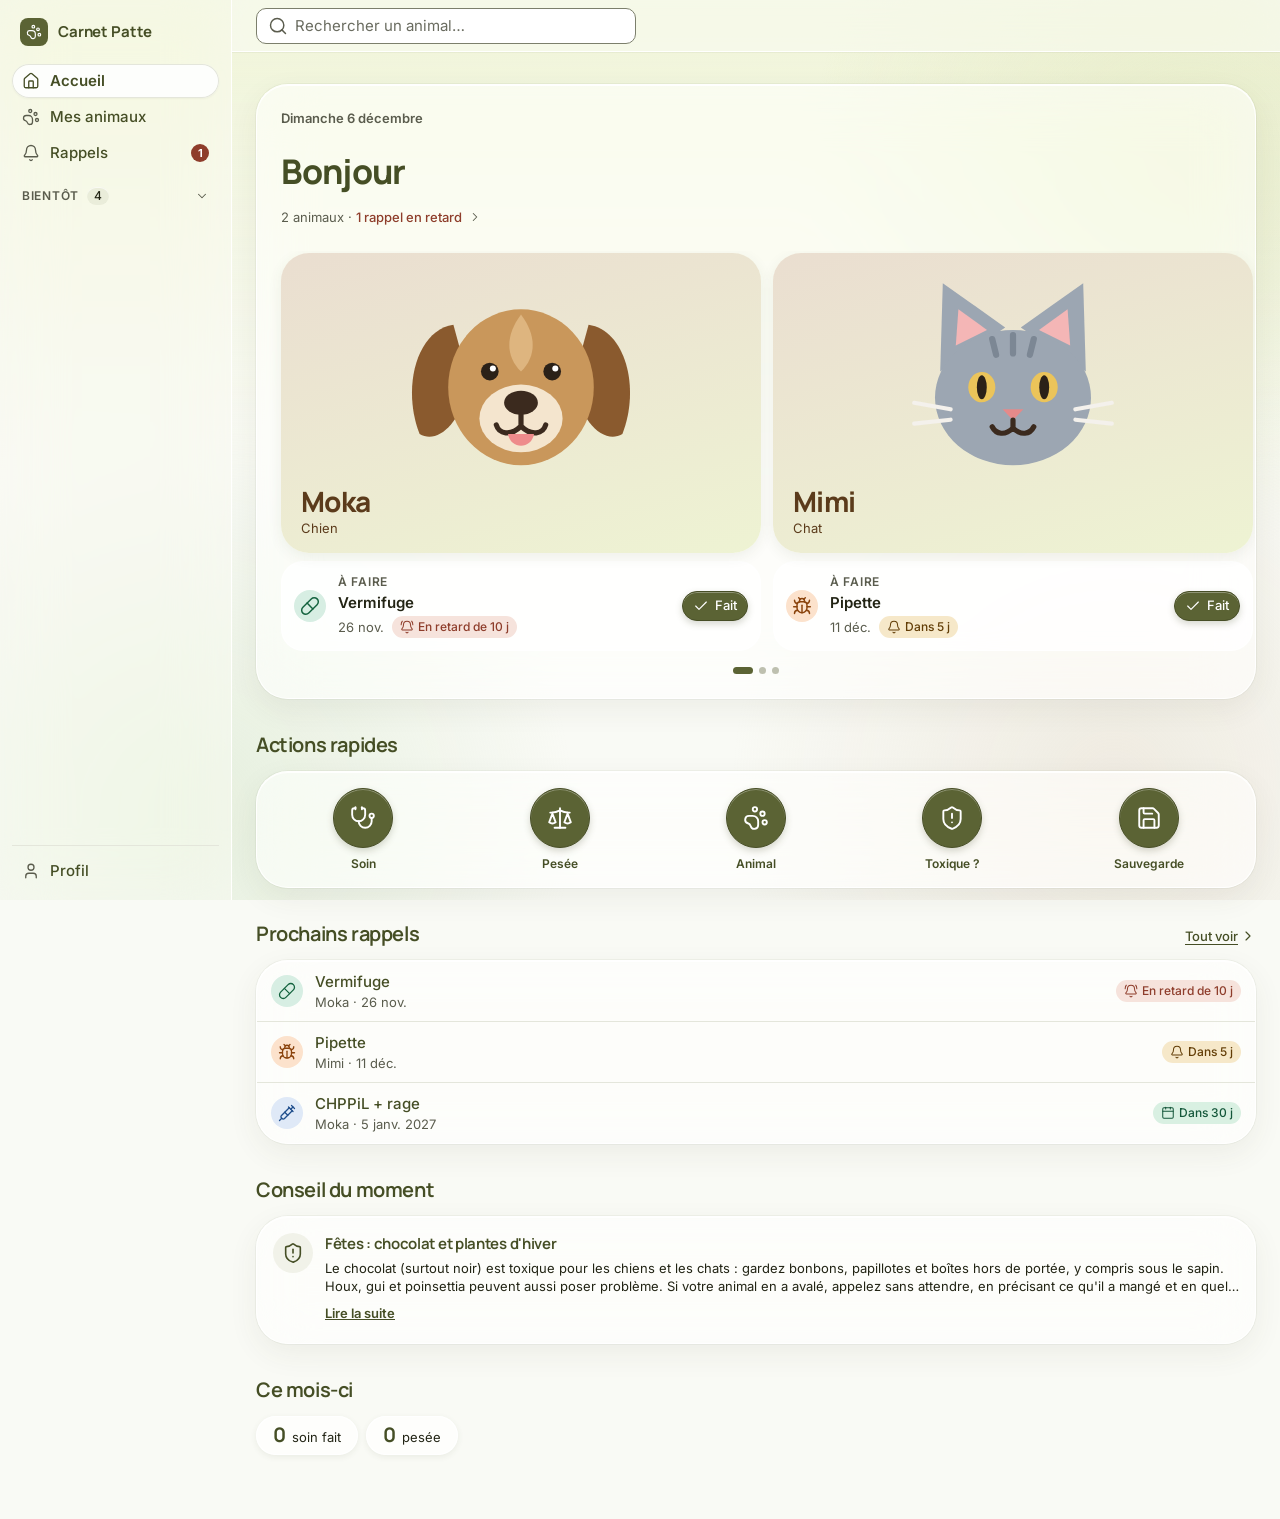
==== index.html @ 0c847637 "Refonte du style : 12 thèmes + couleur personnalisée, accueil en carrousel, fiche et poids, illustra" ====
<!DOCTYPE html>
<html lang="fr">
<head>
  <meta charset="utf-8">
  <meta name="viewport" content="width=device-width, initial-scale=1, viewport-fit=cover">
  <meta name="theme-color" content="#EEF3D3">
  <script>try{var L=localStorage,t=L.getItem('carnetpatte.theme'),r=document.documentElement;if(t==='perso'){var v=JSON.parse(L.getItem('carnetpatte.themePersoVars'));for(var k in v)r.style.setProperty(k,v[k]);r.dataset.theme='perso'}else if(t&&/^[a-z-]+$/.test(t))r.dataset.theme=t}catch(e){}</script>
  <title>Carnet Patte</title>
  <link rel="icon" href="data:image/svg+xml,%3Csvg%20xmlns='http://www.w3.org/2000/svg'%20viewBox='0%200%2024%2024'%20fill='none'%20stroke='%235B6334'%20stroke-width='1.75'%20stroke-linecap='round'%20stroke-linejoin='round'%3E%3Ccircle%20cx='11'%20cy='4'%20r='2'/%3E%3Ccircle%20cx='18'%20cy='8'%20r='2'/%3E%3Ccircle%20cx='20'%20cy='16'%20r='2'/%3E%3Cpath%20d='M9%2010a5%205%200%200%201%205%205v3.5a3.5%203.5%200%200%201-6.84%201.045Q6.52%2017.48%204.46%2016.84A3.5%203.5%200%200%201%205.5%2010Z'/%3E%3C/svg%3E">

  <link rel="stylesheet" href="css/tokens.css">
  <link rel="stylesheet" href="css/base.css">
  <link rel="stylesheet" href="css/layout.css">
  <link rel="stylesheet" href="css/components.css">
  <link rel="stylesheet" href="css/composants.css">
  <link rel="stylesheet" href="css/navigation.css">
  <link rel="stylesheet" href="css/pages.css">
  <!-- Un fichier de styles par module -->
  <link rel="stylesheet" href="modules/animaux/animaux.css">
  <link rel="stylesheet" href="modules/toxique/toxique.css">
  <!-- Effet verre : chargé en dernier (retirer cette ligne et .app-fond pour revenir à l'aspect précédent) -->
  <link rel="stylesheet" href="css/verre.css">
  <!-- Refonte du style : photos au centre, typographie aérée -->
  <link rel="stylesheet" href="css/refonte.css">
  <!-- Thèmes de couleur (fichier généré) : en tout dernier, pour redéfinir les variables de couleur -->
  <link rel="stylesheet" href="css/themes.css">
</head>
<body>
  <button type="button" class="app-evitement" id="evitement">Aller au contenu</button>

  <!-- Grandes bulles de couleur floues derrière l'appli (décor : css/verre.css) -->
  <div class="app-fond" aria-hidden="true"><span></span><span></span><span></span></div>

  <div class="app" id="app">
    <!-- Barre latérale (tablette et ordinateur), barre du haut et barre du bas sont construites par js/navigation.js -->
    <aside class="app-lateral cp" id="barre-laterale" aria-label="Menu latéral"></aside>
    <header class="app-haut cp" id="barre-haut"></header>

    <!-- Chaque page vient s'afficher ici -->
    <main class="contenu" id="contenu" tabindex="-1"></main>

    <nav class="app-nav-bas cp" id="nav-bas" aria-label="Navigation principale"></nav>
  </div>

  <div class="cp-sr" id="annonce-page" role="status" aria-live="polite"></div>
  <div id="toasts" aria-live="polite"></div>

  <script type="module" src="js/app.js"></script>
</body>
</html>
---- css/tokens.css ----
/* ===== Jetons de design Carnet Patte =====
   Ce fichier DÉFINIT les polices et les variables de l'identité visuelle (version « 5h » : interface plus dense,
   filets fins à la place des grosses ombres, texte courant 15 px sur ordinateur et 16 px sur téléphone).
   Les anciennes variables (--vert, --creme…) restent dans base.css pour quelques anciens styles.
   Toutes les variables commencent par --cp-. */

/* ----- Polices hébergées dans le projet (licence SIL OFL 1.1, voir assets/fonts/*-OFL.txt) -----
   Un navigateur ne télécharge une police que si elle est réellement utilisée par la page. */
@font-face {
  font-family: "Manrope";
  src: url("../assets/fonts/manrope-latin-wght.woff2") format("woff2");
  font-weight: 200 800;
  font-style: normal;
  font-display: swap;
  unicode-range: U+0000-00FF, U+0131, U+0152-0153, U+02BB-02BC, U+02C6, U+02DA, U+02DC, U+2000-206F, U+20AC, U+2122, U+2191, U+2193, U+2212, U+2215, U+FEFF, U+FFFD;
}
@font-face {
  font-family: "Inter";
  src: url("../assets/fonts/inter-latin-wght.woff2") format("woff2");
  font-weight: 100 900;
  font-style: normal;
  font-display: swap;
  unicode-range: U+0000-00FF, U+0131, U+0152-0153, U+02BB-02BC, U+02C6, U+02DA, U+02DC, U+2000-206F, U+20AC, U+2122, U+2191, U+2193, U+2212, U+2215, U+FEFF, U+FFFD;
}

:root {
  /* ----- Palette officielle ----- */
  --cp-foret: #5B6334;        /* COULEUR UNIQUE de l'interface (vert kaki) : titres, boutons, filtres et onglets actifs, logo */
  --cp-foret-texte: #454E25;  /* le même kaki, plus foncé, pour le TEXTE (>= 4,5:1 même sur les bulles de couleur) */
  --cp-sauge: #B8BC8A;        /* illustrations, tirets : version claire de la couleur unique */
  --cp-fond: #ECE8E1;         /* fond de l'application (blanc cassé) */
  --cp-vert-clair: #E4E6D6;   /* sélections, badges calmes (teinte claire de la couleur unique) */
  --cp-beige: #D7A879;        /* accents uniquement : jamais en texte sur fond clair (contraste 1,97) */
  --cp-carte: #F5F3EF;        /* fond des cartes (surface) */
  --cp-surface-2: #E4DFD6;    /* surface en creux : barre latérale, zones secondaires, survol de ligne */

  /* ----- Texte (contrastes mesurés WCAG) ----- */
  --cp-texte: #2E2A18;        /* 10,7:1 sur --cp-fond */
  --cp-texte-doux: #4B4838;   /* 7,2:1 sur --cp-fond ; assombri pour rester lisible (>= 4,5:1) même sur les bulles de couleur de l'effet verre */
  --cp-texte-inverse: #FFFFFF;/* 11,7:1 sur --cp-foret */

  /* ----- Bordures ----- */
  --cp-bordure: #DDD8CF;      /* filet fin de 1 px entre cartes et lignes */
  --cp-bordure-forte: #C2BAAE;  /* contour des boutons secondaires */

  /* ----- États fonctionnels (alertes) : terre cuite et ambre, harmonisés avec la palette ----- */
  --cp-terre: #8E3D2B;        /* texte « en retard », erreurs : 6,0:1 sur --cp-fond */
  --cp-terre-pale: #F6E3DC;   /* fond du badge : texte --cp-terre dessus = 5,3:1 */
  --cp-ambre: #623D06;        /* texte « bientôt », attention : assombri pour rester >= 4,5:1 sur les bulles de couleur du fond */
  --cp-ambre-pale: #F6E8C9;   /* fond du badge : texte --cp-ambre dessus = 5,9:1 */
  --cp-succes: #1F7A4D;       /* confirmations (vert plus soutenu que la sauge) */
  --cp-succes-pale: #D9F0E2;
  --cp-succes-texte: #14573A;  /* texte sur --cp-succes-pale : 6,3:1 */

  /* ----- Interactions (étape 3 : composants) ----- */
  --cp-foret-survol: #4B5229;     /* bouton principal survolé : 15:1 avec du blanc */
  --cp-foret-actif: #3C4220;      /* bouton principal enfoncé */
  --cp-fond-survol: #E4DFD6;      /* fond d'un élément discret survolé */
  --cp-bordure-champ: #877F72;    /* contour des champs : 3,4:1 sur blanc (minimum WCAG 3:1) */
  --cp-placeholder: #6D675C;      /* texte indicatif : 4,6:1 sur blanc */
  --cp-desactive-fond: #E4DFD7;
  --cp-desactive-texte: #6A655B;
  --cp-terre-survol: #6F2D1F;     /* bouton danger survolé */
  --cp-info: #5B6334;             /* information : la couleur unique, sur son fond pâle */
  --cp-info-pale: #E4E6D6;
  --cp-focus: #5B6334;            /* anneau de focus clavier (contour de 2 px, décalé de 2 px) */

  /* ----- Couleur par type de soin : fond de la pastille d'icône / texte et icône (contraste texte-sur-fond >= 5,8:1).
     Réservée à l'icône et au libellé du type : les couleurs d'URGENCE (rouge, ambre, vert) restent dans les badges de rappel. ----- */
  --cp-type-vaccin-fond: #DFE9F7;          --cp-type-vaccin-texte: #1F4E8C;           /* bleu */
  --cp-type-vermifuge-fond: #D7EEE3;       --cp-type-vermifuge-texte: #14633F;        /* vert */
  --cp-type-antiparasitaire-fond: #FCE2CC; --cp-type-antiparasitaire-texte: #8A430C;  /* orange */
  --cp-type-veto-fond: #E9E0F6;            --cp-type-veto-texte: #583A93;             /* violet */
  --cp-type-autre-fond: #E6E9E8;           --cp-type-autre-texte: #454F4C;            /* gris */

  /* ----- Couleur par animal (8 teintes sans rouge, orange ni vert vifs) : fond d'avatar / initiales (>= 6,2:1) / trait de graphique (>= 4,2:1 sur blanc) ----- */
  --cp-an-ardoise-fond: #DCE6F0;   --cp-an-ardoise-texte: #2B4764;   --cp-an-ardoise-trait: #3E6A93;
  --cp-an-turquoise-fond: #D3EEEC; --cp-an-turquoise-texte: #0C5B58; --cp-an-turquoise-trait: #17847F;
  --cp-an-indigo-fond: #E2E2F5;    --cp-an-indigo-texte: #37378A;    --cp-an-indigo-trait: #5757BE;
  --cp-an-magenta-fond: #F5DCEA;   --cp-an-magenta-texte: #82205C;   --cp-an-magenta-trait: #B0338A;
  --cp-an-brun-fond: #EADED0;      --cp-an-brun-texte: #5B3B1B;      --cp-an-brun-trait: #8A5A2E;
  --cp-an-rose-fond: #F8E0E3;      --cp-an-rose-texte: #8A3544;      --cp-an-rose-trait: #C25A6E;
  --cp-an-olive-fond: #E4E6CF;     --cp-an-olive-texte: #464B14;     --cp-an-olive-trait: #757B2B;
  --cp-an-gris-fond: #E1E5E9;      --cp-an-gris-texte: #3C4954;      --cp-an-gris-trait: #66798A;

  /* ----- Typographie ----- */
  --cp-police-titre: "Manrope", system-ui, -apple-system, "Segoe UI", Roboto, sans-serif;
  --cp-police-texte: "Inter", system-ui, -apple-system, "Segoe UI", Roboto, sans-serif;
  --cp-graisse-titre: 650;
  --cp-graisse-texte: 400;
  --cp-graisse-bouton: 500;   /* Inter Medium */
  --cp-graisse-h1: 750;
  --cp-lettrage-titre: -0.02em;

  /* Échelle : taille / interligne. Les valeurs de téléphone sont redéfinies plus bas (moins de 600 px). */
  --cp-taille-xs: 12px;   --cp-interligne-xs: 16px;    /* étiquettes, badges, légendes */
  --cp-taille-s: 13px;    --cp-interligne-s: 18px;     /* texte secondaire, méta */
  --cp-taille-m: 15px;    --cp-interligne-m: 22px;     /* TEXTE COURANT */
  --cp-taille-l: 20px;    --cp-interligne-l: 28px;     /* titre de section (h2) */
  --cp-taille-xl: 19px;   --cp-interligne-xl: 26px;    /* titre de fenêtre */
  --cp-taille-xxl: 34px;  --cp-interligne-xxl: 40px;   /* titre de page (h1) */
  --cp-taille-chiffre: 24px; --cp-interligne-chiffre: 30px; /* chiffres clés */
  --cp-interligne: 1.5;
  --cp-interligne-titre: 1.2;

  /* ----- Formes ----- */
  --cp-rayon-carte: 32px;     /* cartes et groupes : carrés très arrondis */
  --cp-rayon-bouton: 999px;   /* boutons en pilule */    /* boutons */
  --cp-rayon-champ: 10px;     /* champs de formulaire */
  --cp-rayon-pastille: 999px;

  /* ----- Ombres : surtout des filets ; l'ombre distingue les niveaux ----- */
  --cp-ombre-s: 0 1px 2px rgba(46, 42, 24, .05);     /* cartes au repos */
  --cp-ombre-m: 0 2px 8px rgba(46, 42, 24, .08);     /* survol d'une carte cliquable, menus déroulants */
  --cp-ombre-l: 0 12px 32px rgba(46, 42, 24, .14);   /* fenêtres modales */

  /* ----- Espacements (échelle de 4 px) ----- */
  --cp-espace-1: 4px;
  --cp-espace-2: 8px;
  --cp-espace-3: 12px;
  --cp-espace-4: 16px;
  --cp-espace-5: 24px;
  --cp-espace-6: 32px;
  --cp-espace-7: 48px;
  --cp-espace-8: 64px;

  /* ----- Mouvement ----- */
  --cp-duree-rapide: 150ms;
  --cp-duree: 220ms;
  --cp-courbe: cubic-bezier(.2, .7, .2, 1);

  /* ----- Thème de couleur : les variables de couleur ci-dessus sont les valeurs de départ (kaki) ; css/themes.css (généré) les redéfinit pour chacun des 6 thèmes ----- */

/* ----- Mise en page ----- */
  --cp-bp-tablette: 600px;
  --cp-bp-ordinateur: 1024px;   /* (indicatif : les media queries ne lisent pas les variables) */
  --cp-cible-tactile: 44px;     /* taille minimale d'un bouton au doigt */
  --cp-h-bouton: 36px;          /* hauteur d'un bouton sur ordinateur (44 px sur téléphone et écrans tactiles) */
  --cp-h-bouton-s: 30px;
  --cp-h-champ: 36px;
  --cp-largeur-barre: 232px;
  --cp-largeur-barre-reduite: 72px;
  --cp-hauteur-barre-bas: 60px;
  --cp-hauteur-barre-haut: 52px;
  --cp-marge-page: 24px;        /* 16 px sur téléphone */
  --cp-largeur-page: 1040px;    /* largeur maximale du contenu */
}

/* Téléphone : texte plus grand (16 px, et 16 px minimum dans les champs : Safari sur iPhone zoome sinon), cibles de 44 px */
@media (max-width: 599px), (pointer: coarse) {
  :root { --cp-h-bouton: 44px; --cp-h-bouton-s: 44px; --cp-h-champ: 44px; }
}
@media (max-width: 599px) {
  :root {
    --cp-taille-xs: 13px; --cp-interligne-xs: 18px;
    --cp-taille-s: 14px;  --cp-interligne-s: 20px;
    --cp-taille-m: 16px;  --cp-interligne-m: 24px;
    --cp-taille-l: 20px;  --cp-interligne-l: 28px;
    --cp-taille-xl: 19px; --cp-interligne-xl: 26px;
    --cp-taille-xxl: 30px; --cp-interligne-xxl: 36px;
    --cp-taille-chiffre: 20px; --cp-interligne-chiffre: 26px;
    --cp-marge-page: 16px;
  }
}

/* Respect de la préférence « réduire les animations » */
@media (prefers-reduced-motion: reduce) {
  :root {
    --cp-duree-rapide: 0ms;
    --cp-duree: 0ms;
  }
}
---- css/base.css ----
/* ===== Variables : pour changer le look, modifie surtout ici ===== */
:root {
  --vert: #4f8a6e;
  --vert-fonce: #356a52;
  --vert-pale: #e4f0e9;
  --creme: #faf6ef;
  --carte: #ffffff;
  --texte: #2b2a28;
  --gris: #6f6a62;
  --bordure: #e8e1d4;
  --corail: #e8745a;
  --rouge: #c8412f;
  --rouge-pale: #fbe6e2;
  --orange: #b8700e;
  --orange-pale: #fcefd6;

  --rayon: 14px;
  --ombre: 0 2px 10px rgba(60, 50, 30, 0.08);
  --espace: 16px;
  --menu-bas: 64px; /* hauteur de la barre du bas sur téléphone */
}

*, *::before, *::after { box-sizing: border-box; }

[hidden] { display: none !important; }

html { -webkit-text-size-adjust: 100%; }

body {
  margin: 0;
  background: var(--creme);
  color: var(--texte);
  font-family: system-ui, -apple-system, "Segoe UI", Roboto, sans-serif;
  font-size: 16px;
  line-height: 1.5;
}

h1, h2, h3 { line-height: 1.2; margin: 0; }
h1 { font-size: 1.6rem; }
h2 { font-size: 1.2rem; }
p { margin: 0 0 .75em; }

a { color: var(--vert-fonce); }
img { max-width: 100%; display: block; }

.discret { color: var(--gris); font-size: .9rem; }
---- css/layout.css ----
/* ===== Mise en page =====
   La coque de l'application (barre latérale, barre du haut, barre du bas, zone de contenu)
   est maintenant décrite dans css/navigation.css (refonte, étape 4).
   Les anciennes règles de menu (.menu, .entete-mobile…) ont été retirées de ce fichier. */
---- css/components.css ----
/* ===== Reste de l'ancien socle : réglages de base des champs, focus, messages et icônes (les composants sont dans css/composants.css) ===== */

a:focus-visible, input:focus-visible, select:focus-visible, textarea:focus-visible {
  outline: 3px solid #9fd0b7; outline-offset: 2px;
}
/* --- Formulaires --- */
input, select, textarea {
  width: 100%; min-height: 44px;
  padding: 8px 12px;
  border: 1px solid var(--bordure); border-radius: 10px;
  background: #fff; color: var(--texte);
  font: inherit; font-weight: 400;
}
textarea { min-height: 80px; resize: vertical; }
/* --- Messages éphémères --- */
#toasts {
  position: fixed; left: 0; right: 0; z-index: 100;
  bottom: calc(var(--menu-bas) + 12px);
  display: flex; flex-direction: column; align-items: center; gap: 8px;
  pointer-events: none;
}
/* La position des messages selon la taille d'écran est réglée dans css/navigation.css */
/* --- Icônes SVG (jeu Lucide, voir js/icons.js) --- */
.ic { display: inline-block; flex: none; vertical-align: middle; }
---- css/composants.css ----
/* ===== Système de composants Carnet Patte (étape 3) =====
   Tout est préfixé « cp- » et n'utilise que les variables de tokens.css.
   Les anciens styles (components.css…) restent actifs : rien ne change pour les pages existantes.
   Les polices Manrope et Inter ne s'appliquent qu'à l'intérieur d'un conteneur .cp.
   La page de référence est #/composants. */

/* ---------- Conteneur : active les polices et couleurs du nouveau système ---------- */
.cp {
  font-family: var(--cp-police-texte);
  font-weight: var(--cp-graisse-texte);
  font-size: var(--cp-taille-m);
  line-height: var(--cp-interligne-m);
  color: var(--cp-texte);
  -webkit-font-smoothing: antialiased;
}
.cp *, .cp *::before, .cp *::after { box-sizing: border-box; }
.cp h1, .cp h2, .cp h3, .cp h4 {
  font-family: var(--cp-police-titre);
  font-weight: var(--cp-graisse-titre);
  line-height: var(--cp-interligne-titre);
  letter-spacing: var(--cp-lettrage-titre);
  margin: 0;
  color: var(--cp-foret-texte);
}
.cp h1 { font-size: var(--cp-taille-xxl); line-height: var(--cp-interligne-xxl); font-weight: var(--cp-graisse-h1); }
.cp h2 { font-size: var(--cp-taille-l); line-height: var(--cp-interligne-l); }
.cp h3 { font-size: var(--cp-taille-m); line-height: var(--cp-interligne-m); }
.cp h4 { font-size: var(--cp-taille-m); }
.cp p { margin: 0 0 var(--cp-espace-3); }
.cp a { color: var(--cp-foret-texte); text-underline-offset: 3px; }
.cp .cp-doux { color: var(--cp-texte-doux); font-size: var(--cp-taille-s); }

/* Anneau de focus clavier commun à tous les composants interactifs */
.cp :is(button, a, input, select, textarea, summary, [tabindex]):focus-visible {
  outline: 2px solid var(--cp-focus);
  outline-offset: 2px;
}

/* Texte réservé aux lecteurs d'écran */
.cp-sr { position: absolute; width: 1px; height: 1px; margin: -1px; padding: 0; overflow: hidden; clip: rect(0 0 0 0); white-space: nowrap; border: 0; }

/* Les icônes (js/icons.js) héritent de la couleur du texte */
.cp .ic { flex: none; }

/* =========================================================
   1. BOUTONS
   ========================================================= */
.cp-btn {
  position: relative;
  display: inline-flex; align-items: center; justify-content: center; gap: 6px;
  min-height: var(--cp-h-bouton); padding: 0 14px;
  border: 1px solid transparent; border-radius: var(--cp-rayon-bouton);
  font: inherit; font-family: var(--cp-police-texte); font-weight: var(--cp-graisse-bouton);
  font-size: var(--cp-taille-m); line-height: 1.2; text-decoration: none; white-space: nowrap;
  cursor: pointer; user-select: none;
  transition: background-color var(--cp-duree-rapide) var(--cp-courbe), border-color var(--cp-duree-rapide) var(--cp-courbe),
              color var(--cp-duree-rapide) var(--cp-courbe), box-shadow var(--cp-duree-rapide) var(--cp-courbe),
              transform var(--cp-duree-rapide) var(--cp-courbe);
}
.cp-btn:active:not(:disabled):not([aria-disabled="true"]) { transform: translateY(1px); }

/* Principal */
.cp-btn--principal { background: var(--cp-foret); color: var(--cp-texte-inverse); }
.cp-btn--principal:is(:hover, .is-survol):not(:disabled):not([aria-disabled="true"]) { background: var(--cp-foret-survol); }
.cp-btn--principal:active:not(:disabled):not([aria-disabled="true"]) { background: var(--cp-foret-actif); }

/* Secondaire */
.cp-btn--secondaire { background: var(--cp-carte); color: var(--cp-foret-texte); border-color: var(--cp-bordure-forte); }
.cp-btn--secondaire:is(:hover, .is-survol):not(:disabled):not([aria-disabled="true"]) { background: var(--cp-surface-2); }
.cp-btn--secondaire:active:not(:disabled):not([aria-disabled="true"]) { background: var(--cp-vert-clair); }

/* Discret */
.cp-btn--discret { background: transparent; color: var(--cp-texte-doux); padding: 0 12px; }
.cp-btn--discret:is(:hover, .is-survol):not(:disabled):not([aria-disabled="true"]) { background: var(--cp-surface-2); color: var(--cp-texte); }
.cp-btn--discret:active:not(:disabled):not([aria-disabled="true"]) { background: var(--cp-vert-clair); }

/* Danger */
.cp-btn--danger { background: var(--cp-terre); color: var(--cp-texte-inverse); }
.cp-btn--danger:is(:hover, .is-survol):not(:disabled):not([aria-disabled="true"]) { background: var(--cp-terre-survol); }

/* Tailles et variantes de forme */
.cp-btn--s { min-height: var(--cp-h-bouton-s); padding: 0 10px; font-size: var(--cp-taille-s); }
.cp-btn--s:not(.cp-btn--icone) { min-width: var(--cp-cible-tactile); }  /* « Fait » : jamais plus étroit que 44 px */
.cp-btn--icone { width: var(--cp-h-bouton); padding: 0; }
.cp-btn--icone.cp-btn--s { width: var(--cp-h-bouton-s); }
.cp-btn--bloc { display: flex; width: 100%; }

/* Sélectionné (bouton à bascule : aria-pressed) */
.cp-btn[aria-pressed="true"] { background: var(--cp-vert-clair); border-color: var(--cp-foret); color: var(--cp-foret-texte); }

/* Désactivé */
.cp-btn:disabled, .cp-btn[aria-disabled="true"] {
  background: var(--cp-desactive-fond); color: var(--cp-desactive-texte);
  border-color: transparent; box-shadow: none; cursor: not-allowed;
}
.cp-btn--discret:disabled, .cp-btn--discret[aria-disabled="true"] { background: transparent; }

/* En chargement : le libellé reste lisible, une roue tourne à la place de l'icône */
.cp-btn[aria-busy="true"] { cursor: progress; pointer-events: none; }
.cp-btn[aria-busy="true"]::before {
  content: ""; width: 1em; height: 1em; flex: none;
  border: 2px solid currentColor; border-right-color: transparent; border-radius: 50%;
  animation: cp-tourne .8s linear infinite;
}
.cp-btn[aria-busy="true"] > .ic { display: none; }

@keyframes cp-tourne { to { transform: rotate(360deg); } }

/* =========================================================
   2. CHAMPS, FORMULAIRES, SÉLECTEURS
   ========================================================= */
.cp-formulaire { display: grid; gap: var(--cp-espace-4); }

.cp-champ { display: grid; grid-template-columns: minmax(0, 1fr); gap: var(--cp-espace-2); min-width: 0; }
.cp-champ__label { font-weight: 500; font-size: var(--cp-taille-s); line-height: var(--cp-interligne-s); color: var(--cp-foret-texte); }
.cp-champ__aide { font-size: var(--cp-taille-xs); color: var(--cp-texte-doux); margin: 0; }
.cp-champ__erreur {
  display: flex; align-items: flex-start; gap: var(--cp-espace-2);
  font-size: var(--cp-taille-xs); color: var(--cp-terre); margin: 0; font-weight: 500;
}
.cp-champ__erreur .ic { margin-top: 1px; }

.cp-input, .cp-select, .cp-textarea {
  width: 100%; min-height: var(--cp-h-champ); padding: 6px 12px;
  font: inherit; font-family: var(--cp-police-texte); font-size: var(--cp-taille-m); color: var(--cp-texte);
  background: var(--cp-carte); border: 1px solid var(--cp-bordure-champ); border-radius: var(--cp-rayon-champ);
  transition: border-color var(--cp-duree-rapide) var(--cp-courbe), box-shadow var(--cp-duree-rapide) var(--cp-courbe), background-color var(--cp-duree-rapide) var(--cp-courbe);
}
/* Champ date (iPhone) : il ne dépasse jamais de sa carte et le texte reste aligné à gauche */
.cp-input[type="date"] { display: block; box-sizing: border-box; max-width: 100%; min-width: 0; -webkit-appearance: none; appearance: none; text-align: left; }
.cp-input[type="date"]::-webkit-date-and-time-value { text-align: left; min-width: 0; }
.cp-input[type="date"]::-webkit-calendar-picker-indicator { margin-inline-start: 4px; }
.cp-input::placeholder, .cp-textarea::placeholder { color: var(--cp-placeholder); opacity: 1; }
.cp-input:hover, .cp-select:hover, .cp-textarea:hover { border-color: var(--cp-foret); }
.cp-input:focus, .cp-select:focus, .cp-textarea:focus {
  outline: none; border-color: var(--cp-foret); box-shadow: 0 0 0 3px var(--cp-vert-clair), 0 0 0 4px var(--cp-foret);
}
.cp-textarea { min-height: 96px; padding: 8px 12px; resize: vertical; }

.cp-select {
  appearance: none; padding-right: 40px; cursor: pointer;
  background-image: url("data:image/svg+xml,%3Csvg xmlns='http://www.w3.org/2000/svg' width='20' height='20' viewBox='0 0 24 24' fill='none' stroke='%235B6334' stroke-width='1.75' stroke-linecap='round' stroke-linejoin='round'%3E%3Cpath d='m6 9 6 6 6-6'/%3E%3C/svg%3E");
  background-repeat: no-repeat; background-position: right 12px center;
}

/* Champ avec icône (recherche…) */
.cp-champ__zone { position: relative; }
.cp-champ__zone > .ic { position: absolute; left: 12px; top: 50%; transform: translateY(-50%); color: var(--cp-texte-doux); pointer-events: none; }
.cp-champ__zone > .cp-input { padding-left: 38px; }

/* États : erreur, succès, désactivé, chargement */
.cp-input[aria-invalid="true"], .cp-select[aria-invalid="true"], .cp-textarea[aria-invalid="true"] { border-color: var(--cp-terre); background: #FFFAF8; }
.cp-input[aria-invalid="true"]:focus, .cp-select[aria-invalid="true"]:focus, .cp-textarea[aria-invalid="true"]:focus { box-shadow: 0 0 0 3px var(--cp-terre-pale), 0 0 0 4px var(--cp-terre); }
.cp-input:disabled, .cp-select:disabled, .cp-textarea:disabled {
  background: var(--cp-desactive-fond); color: var(--cp-desactive-texte); border-color: var(--cp-desactive-fond); cursor: not-allowed;
}
.cp-champ[aria-busy="true"] .cp-input {
  background-image: url("data:image/svg+xml,%3Csvg xmlns='http://www.w3.org/2000/svg' width='20' height='20' viewBox='0 0 24 24' fill='none' stroke='%235B6B63' stroke-width='2' stroke-linecap='round'%3E%3Cpath d='M21 12a9 9 0 1 1-6.2-8.55'/%3E%3C/svg%3E");
  background-repeat: no-repeat; background-position: right 14px center;
}

/* Cases à cocher, boutons radio, interrupteur */
.cp-case { display: flex; align-items: center; gap: var(--cp-espace-3); min-height: var(--cp-cible-tactile); cursor: pointer; font-size: var(--cp-taille-m); }
.cp-case input { width: 22px; height: 22px; flex: none; margin: 0; accent-color: var(--cp-foret); cursor: pointer; }
.cp-case:has(input:disabled) { color: var(--cp-desactive-texte); cursor: not-allowed; }
.cp-case input:disabled { cursor: not-allowed; }

.cp-interrupteur { display: flex; align-items: center; justify-content: space-between; gap: var(--cp-espace-4); min-height: var(--cp-cible-tactile); cursor: pointer; }
.cp-interrupteur input { position: absolute; opacity: 0; width: 1px; height: 1px; }
.cp-interrupteur__piste {
  position: relative; flex: none; width: 48px; height: 28px; border-radius: 999px;
  background: var(--cp-bordure-champ); transition: background-color var(--cp-duree) var(--cp-courbe);
}
.cp-interrupteur__piste::after {
  content: ""; position: absolute; top: 3px; left: 3px; width: 22px; height: 22px; border-radius: 50%;
  background: #fff; box-shadow: var(--cp-ombre-s); transition: transform var(--cp-duree) var(--cp-courbe);
}
.cp-interrupteur input:checked + .cp-interrupteur__piste { background: var(--cp-foret); }
.cp-interrupteur input:checked + .cp-interrupteur__piste::after { transform: translateX(20px); }
.cp-interrupteur input:focus-visible + .cp-interrupteur__piste { outline: 2px solid var(--cp-focus); outline-offset: 2px; }
.cp-interrupteur input:disabled + .cp-interrupteur__piste { opacity: .5; }
.cp-interrupteur:has(input:disabled) { cursor: not-allowed; color: var(--cp-desactive-texte); }

/* Sélecteur de choix en pastilles (radio) : ex. espèce de l'animal */
.cp-choix { display: flex; flex-wrap: wrap; gap: var(--cp-espace-2); border: 0; padding: 0; margin: 0; }
.cp-choix legend { padding: 0; margin-bottom: var(--cp-espace-2); font-weight: 500; font-size: var(--cp-taille-s); color: var(--cp-foret-texte); }
.cp-choix__option { position: relative; }
.cp-choix__option input { position: absolute; opacity: 0; inset: 0; width: 100%; height: 100%; margin: 0; cursor: pointer; }
.cp-choix__option span {
  display: inline-flex; align-items: center; gap: var(--cp-espace-2); min-height: var(--cp-h-bouton); padding: 0 14px;
  background: var(--cp-carte); border: 1px solid var(--cp-bordure-champ); border-radius: var(--cp-rayon-bouton);
  font-weight: 500; font-size: var(--cp-taille-s); color: var(--cp-foret-texte);
  transition: background-color var(--cp-duree-rapide) var(--cp-courbe), border-color var(--cp-duree-rapide) var(--cp-courbe);
}
.cp-choix__option:hover span { background: var(--cp-fond-survol); border-color: var(--cp-foret); }
.cp-choix__option input:checked + span { background: var(--cp-vert-clair); border-color: var(--cp-foret); box-shadow: inset 0 0 0 1px var(--cp-foret); }
.cp-choix__option input:focus-visible + span { outline: 2px solid var(--cp-focus); outline-offset: 2px; }
.cp-choix__option input:disabled + span { background: var(--cp-desactive-fond); color: var(--cp-desactive-texte); border-color: transparent; cursor: not-allowed; }

/* Variante « espèces » : pastilles en grille, icône au-dessus du nom (18 choix lisibles sur mobile) */
.cp-choix--especes, .cp-choix--tuiles { display: grid; grid-template-columns: repeat(auto-fill, minmax(min(100%, 104px), 1fr)); gap: var(--cp-espace-2); }
.cp-choix--especes legend, .cp-choix--tuiles legend { grid-column: 1 / -1; }
.cp-choix--especes .cp-choix__option span, .cp-choix--tuiles .cp-choix__option span {
  flex-direction: column; justify-content: center; gap: 4px; width: 100%; min-height: 68px; padding: var(--cp-espace-2);
  border-radius: var(--cp-rayon-champ); text-align: center; font-size: var(--cp-taille-xs); line-height: 1.25;
}
.cp-choix--especes .cp-choix__option .ic, .cp-choix--tuiles .cp-choix__option .ic { width: 26px; height: 26px; }

/* =========================================================
   3. CARTES
   ========================================================= */
.cp-carte {
  background: var(--cp-carte); border: 1px solid var(--cp-bordure); border-radius: var(--cp-rayon-carte);
  padding: var(--cp-espace-4); box-shadow: var(--cp-ombre-s); color: inherit; text-decoration: none;
  transition: box-shadow var(--cp-duree) var(--cp-courbe), border-color var(--cp-duree) var(--cp-courbe), transform var(--cp-duree) var(--cp-courbe);
}
a.cp-carte, .cp-carte--interactive { display: block; cursor: pointer; }
a.cp-carte:hover, .cp-carte--interactive:hover { box-shadow: var(--cp-ombre-m); }
.cp-carte--selectionnee { border-color: var(--cp-foret); box-shadow: 0 0 0 1px var(--cp-foret), var(--cp-ombre-m); }
.cp-carte[aria-disabled="true"] { background: var(--cp-desactive-fond); box-shadow: none; pointer-events: none; }
.cp-carte[aria-disabled="true"] .cp-carte__titre { color: var(--cp-texte-doux); }
.cp-carte__titre { font-family: var(--cp-police-titre); font-weight: var(--cp-graisse-titre); font-size: var(--cp-taille-m); color: var(--cp-foret-texte); margin: 0 0 var(--cp-espace-2); }

/* Avatar rond (icône d'espèce ou photo) */
.cp-avatar {
  display: inline-flex; align-items: center; justify-content: center; flex: none;
  width: 40px; height: 40px; border-radius: 50%; overflow: hidden;
  background: var(--an-fond, var(--cp-surface-2)); color: var(--an-texte, var(--cp-foret));
  font-family: var(--cp-police-titre); font-weight: 700; font-size: 14px; line-height: 1; letter-spacing: .02em;
}
.cp-avatar--grand { width: 64px; height: 64px; font-size: 22px; }
.cp-avatar--petit { width: 24px; height: 24px; font-size: 10px; }
/* Une couleur par animal : choisie par l'utilisateur dans sa fiche, sinon d'après son identifiant (js/composants.js), donc stable d'une visite à l'autre.
   La classe .cp-an-… pose --an-fond, --an-texte et --an-trait ; les enfants (avatar, graphique…) les reprennent. */
.cp-an-ardoise { --an-fond: var(--cp-an-ardoise-fond); --an-texte: var(--cp-an-ardoise-texte); --an-trait: var(--cp-an-ardoise-trait); }
.cp-an-turquoise { --an-fond: var(--cp-an-turquoise-fond); --an-texte: var(--cp-an-turquoise-texte); --an-trait: var(--cp-an-turquoise-trait); }
.cp-an-indigo { --an-fond: var(--cp-an-indigo-fond); --an-texte: var(--cp-an-indigo-texte); --an-trait: var(--cp-an-indigo-trait); }
.cp-an-magenta { --an-fond: var(--cp-an-magenta-fond); --an-texte: var(--cp-an-magenta-texte); --an-trait: var(--cp-an-magenta-trait); }
.cp-an-brun { --an-fond: var(--cp-an-brun-fond); --an-texte: var(--cp-an-brun-texte); --an-trait: var(--cp-an-brun-trait); }
.cp-an-rose { --an-fond: var(--cp-an-rose-fond); --an-texte: var(--cp-an-rose-texte); --an-trait: var(--cp-an-rose-trait); }
.cp-an-olive { --an-fond: var(--cp-an-olive-fond); --an-texte: var(--cp-an-olive-texte); --an-trait: var(--cp-an-olive-trait); }
.cp-an-gris { --an-fond: var(--cp-an-gris-fond); --an-texte: var(--cp-an-gris-texte); --an-trait: var(--cp-an-gris-trait); }

/* Une couleur par type de soin : posée sur la ligne du soin, elle teinte la pastille d'icône et le libellé du type */
.cp-type--vaccin { --t-fond: var(--cp-type-vaccin-fond); --t-texte: var(--cp-type-vaccin-texte); }
.cp-type--vermifuge { --t-fond: var(--cp-type-vermifuge-fond); --t-texte: var(--cp-type-vermifuge-texte); }
.cp-type--antiparasitaire { --t-fond: var(--cp-type-antiparasitaire-fond); --t-texte: var(--cp-type-antiparasitaire-texte); }
.cp-type--veto { --t-fond: var(--cp-type-veto-fond); --t-texte: var(--cp-type-veto-texte); }
.cp-type--autre { --t-fond: var(--cp-type-autre-fond); --t-texte: var(--cp-type-autre-texte); }

.cp-carte-animal, a.cp-carte.cp-carte-animal { display: flex; align-items: center; gap: var(--cp-espace-3); padding: 12px 14px; }
.cp-carte-animal__texte { min-width: 0; display: grid; gap: 2px; }
.cp-carte-animal__nom { font-family: var(--cp-police-titre); font-weight: var(--cp-graisse-titre); font-size: var(--cp-taille-m); color: var(--cp-foret-texte); }
.cp-carte-animal__meta { font-size: var(--cp-taille-s); color: var(--cp-texte-doux); }
.cp-carte-animal__badges { display: flex; flex-wrap: wrap; gap: var(--cp-espace-2); margin-top: var(--cp-espace-2); }

/* Carte de statistique */
.cp-stat { display: grid; gap: 2px; }
.cp-stat__tete { display: flex; align-items: center; justify-content: space-between; gap: var(--cp-espace-3); color: var(--cp-texte-doux); font-size: var(--cp-taille-s); line-height: var(--cp-interligne-s); font-weight: 400; }
.cp-stat__icone { display: none; }  /* les chiffres clés n'ont plus de pictogramme : le libellé suffit */
.cp-stat__valeur { font-family: var(--cp-police-titre); font-weight: var(--cp-graisse-titre); font-size: var(--cp-taille-chiffre); line-height: var(--cp-interligne-chiffre); letter-spacing: -.02em; color: var(--cp-foret-texte); }
.cp-stat__variation { display: inline-flex; align-items: center; gap: 4px; font-size: var(--cp-taille-xs); font-weight: 500; color: var(--cp-succes-texte); }
.cp-stat__variation--baisse { color: var(--cp-terre); }
.cp-stat__detail { font-size: var(--cp-taille-s); color: var(--cp-texte-doux); overflow-wrap: anywhere; }

/* Carte de produit (mise en forme uniquement : aucun produit réel) */
.cp-produit { padding: 0; overflow: hidden; display: flex; flex-direction: column; }
.cp-produit__image {
  position: relative; display: flex; align-items: center; justify-content: center; aspect-ratio: 4 / 3;
  background: var(--cp-vert-clair); color: var(--cp-sauge);
}
.cp-produit__image .cp-badge { position: absolute; top: var(--cp-espace-3); left: var(--cp-espace-3); }
.cp-produit__favori { position: absolute; top: var(--cp-espace-3); right: var(--cp-espace-3); }
.cp-produit__corps { display: grid; gap: var(--cp-espace-2); padding: var(--cp-espace-4) var(--cp-espace-5) var(--cp-espace-5); }
.cp-produit__vendeur { font-size: var(--cp-taille-xs); color: var(--cp-texte-doux); }
.cp-produit__nom { font-family: var(--cp-police-titre); font-weight: var(--cp-graisse-titre); font-size: var(--cp-taille-m); color: var(--cp-foret-texte); }
.cp-produit__prix { font-family: var(--cp-police-titre); font-weight: 800; font-size: var(--cp-taille-l); color: var(--cp-foret-texte); }

/* =========================================================
   4. BADGES ET INDICATEURS DE STATUT
   ========================================================= */
.cp-badge {
  display: inline-flex; align-items: center; gap: 4px; padding: 0 8px; min-height: 22px; border-radius: var(--cp-rayon-pastille);
  font-size: var(--cp-taille-xs); font-weight: 500; line-height: var(--cp-interligne-xs); white-space: nowrap;
  background: var(--cp-surface-2); color: var(--cp-texte-doux);
}
.cp-badge--succes { background: var(--cp-succes-pale); color: var(--cp-succes-texte); }
.cp-badge--info { background: var(--cp-info-pale); color: var(--cp-info); }
.cp-badge--attention { background: var(--cp-ambre-pale); color: var(--cp-ambre); }
.cp-badge--alerte { background: var(--cp-terre-pale); color: var(--cp-terre); }
.cp-badge--premium { background: var(--cp-beige); color: var(--cp-foret-texte); }
.cp-badge--neutre { background: var(--cp-desactive-fond); color: var(--cp-texte-doux); }
.cp-badge--bientot { background: var(--cp-foret); color: var(--cp-texte-inverse); }

/* Point de statut (toujours accompagné d'un texte : la couleur ne porte jamais seule l'information) */
.cp-statut { display: inline-flex; align-items: center; gap: var(--cp-espace-2); font-size: var(--cp-taille-s); font-weight: 500; }
.cp-statut::before { content: ""; width: 10px; height: 10px; border-radius: 50%; background: var(--cp-sauge); flex: none; }
.cp-statut--ok::before { background: var(--cp-succes); }
.cp-statut--attention::before { background: var(--cp-ambre); }
.cp-statut--alerte::before { background: var(--cp-terre); }

/* Pastille de compteur (ex. rappels en retard) */
.cp-compteur {
  display: inline-flex; align-items: center; justify-content: center; min-width: 22px; height: 22px; padding: 0 6px;
  border-radius: 11px; background: var(--cp-terre); color: var(--cp-texte-inverse); font-size: var(--cp-taille-xs); font-weight: 700;
}

/* =========================================================
   5. MODALES ET CONFIRMATIONS
   ========================================================= */
.cp-modale {
  width: min(520px, calc(100vw - 32px)); max-height: calc(100dvh - 32px); padding: 0; border: 0; border-radius: var(--cp-rayon-carte);
  background: var(--cp-carte); color: var(--cp-texte); box-shadow: var(--cp-ombre-l); overflow: hidden;
  font-family: var(--cp-police-texte); font-size: var(--cp-taille-m); line-height: var(--cp-interligne-m);
}
.cp-modale[open] { animation: cp-apparition var(--cp-duree) var(--cp-courbe); }
.cp-modale::backdrop { background: rgba(var(--cp-ombre-rgb), .45); }
.cp-modale[open]::backdrop { animation: cp-fondu var(--cp-duree) var(--cp-courbe); }
.cp-modale * , .cp-modale *::before, .cp-modale *::after { box-sizing: border-box; }
.cp-modale__tete { display: flex; align-items: center; justify-content: space-between; gap: var(--cp-espace-4); padding: var(--cp-espace-5) var(--cp-espace-5) var(--cp-espace-3); }
.cp-modale__titre { margin: 0; font-family: var(--cp-police-titre); font-weight: var(--cp-graisse-titre); font-size: var(--cp-taille-xl); line-height: var(--cp-interligne-xl); color: var(--cp-foret-texte); }
.cp-modale__corps { padding: 0 var(--cp-espace-5) var(--cp-espace-4); overflow-y: auto; max-height: calc(100dvh - 220px); }
.cp-modale__corps p { margin: 0 0 var(--cp-espace-3); }
.cp-modale__pied { display: flex; flex-wrap: wrap; justify-content: flex-end; gap: var(--cp-espace-3); padding: var(--cp-espace-4) var(--cp-espace-5) var(--cp-espace-5); }
.cp-modale__icone { display: inline-flex; align-items: center; justify-content: center; width: 48px; height: 48px; border-radius: 50%; background: var(--cp-terre-pale); color: var(--cp-terre); margin-bottom: var(--cp-espace-3); }
/* Sans pied de fenêtre, le corps peut occuper toute la hauteur disponible */
.cp-modale__corps:last-child { max-height: calc(100dvh - 120px); padding-bottom: var(--cp-espace-5); }
/* Le fond ne défile pas derrière une fenêtre ouverte */
body:has(dialog[open]) { overflow: hidden; }
/* Mobile : la fenêtre se pose en bas de l'écran (feuille), à portée du pouce */
@media (max-width: 599px) {
  .cp-modale { width: 100%; max-width: 100%; margin: auto 0 0; border-radius: var(--cp-rayon-carte) var(--cp-rayon-carte) 0 0; max-height: calc(100dvh - 24px); padding-bottom: env(safe-area-inset-bottom); }
  .cp-modale[open] { animation-name: cp-feuille; }
  .cp-modale__pied { flex-direction: column-reverse; }
  .cp-modale__pied .cp-btn { width: 100%; }
}
@keyframes cp-feuille { from { opacity: 0; transform: translateY(32px); } to { opacity: 1; transform: none; } }

@keyframes cp-apparition { from { opacity: 0; transform: translateY(12px) scale(.98); } to { opacity: 1; transform: none; } }
@keyframes cp-fondu { from { opacity: 0; } to { opacity: 1; } }

/* =========================================================
   6. NOTIFICATIONS ET MESSAGES
   ========================================================= */
.cp-alerte {
  display: flex; align-items: flex-start; gap: var(--cp-espace-3); padding: var(--cp-espace-4);
  border-radius: var(--cp-rayon-champ); border: 1px solid transparent; font-size: var(--cp-taille-s);
}
.cp-alerte__texte { flex: 1; min-width: 0; }
.cp-alerte__titre { display: block; font-weight: 700; margin-bottom: 2px; }
.cp-alerte .ic { margin-top: 1px; }
.cp-alerte--succes { background: var(--cp-succes-pale); color: var(--cp-succes-texte); border-color: #BFD3B9; }
.cp-alerte--info { background: var(--cp-info-pale); color: var(--cp-info); border-color: #CDC8BA; }
.cp-alerte--attention { background: var(--cp-ambre-pale); color: var(--cp-ambre); border-color: #E6D2A3; }
.cp-alerte--erreur { background: var(--cp-terre-pale); color: var(--cp-terre); border-color: #E8C5BA; }

/* Notifications éphémères (toasts) : zone en haut sur mobile, en bas à droite sur ordinateur */
.cp-notifs {
  position: fixed; z-index: 100; left: 0; right: 0; bottom: calc(var(--cp-hauteur-barre-bas) + var(--cp-espace-4));
  display: grid; gap: var(--cp-espace-2); justify-items: center; padding: 0 var(--cp-espace-4); pointer-events: none;
}
.cp-notif {
  display: flex; align-items: center; gap: var(--cp-espace-3); width: min(420px, 100%); padding: var(--cp-espace-3) var(--cp-espace-4);
  border-radius: var(--cp-rayon-champ); background: var(--cp-foret); color: var(--cp-texte-inverse);
  box-shadow: var(--cp-ombre-l); font-family: var(--cp-police-texte); font-size: var(--cp-taille-s); pointer-events: auto;
  animation: cp-apparition var(--cp-duree) var(--cp-courbe);
}
.cp-notif__texte { flex: 1; min-width: 0; }
.cp-notif--succes .ic:first-child { color: var(--cp-sauge); }
.cp-notif--erreur { background: var(--cp-terre); }
.cp-notif--info .ic:first-child { color: var(--cp-vert-clair); }
.cp-notif__fermer { color: inherit; background: transparent; border: 0; border-radius: 8px; width: 32px; height: 32px; display: inline-flex; align-items: center; justify-content: center; cursor: pointer; }
.cp-notif__fermer:hover { background: rgba(255, 255, 255, .15); }
.cp-notif__fermer:focus-visible { outline: 2px solid #fff; outline-offset: 1px; }
@media (min-width: 1024px) { .cp-notifs { left: auto; right: var(--cp-espace-5); bottom: var(--cp-espace-5); justify-items: end; } }

/* =========================================================
   7. FILTRES ET ONGLETS
   ========================================================= */
.cp-filtres { display: flex; flex-wrap: wrap; gap: var(--cp-espace-2); }
.cp-filtre {
  display: inline-flex; align-items: center; gap: var(--cp-espace-2); min-height: var(--cp-h-bouton); padding: 0 14px;
  background: var(--cp-carte); color: var(--cp-foret-texte); border: 1px solid var(--cp-bordure-champ); border-radius: var(--cp-rayon-pastille);
  font: inherit; font-family: var(--cp-police-texte); font-weight: 500; font-size: var(--cp-taille-s); cursor: pointer; white-space: nowrap; flex: none;
  transition: background-color var(--cp-duree-rapide) var(--cp-courbe), border-color var(--cp-duree-rapide) var(--cp-courbe);
}
.cp-filtre:hover:not(:disabled) { background: var(--cp-fond-survol); border-color: var(--cp-foret); }
.cp-filtre[aria-pressed="true"] { background: var(--cp-foret); color: var(--cp-texte-inverse); border-color: var(--cp-foret); }
.cp-filtre:disabled { background: var(--cp-desactive-fond); color: var(--cp-desactive-texte); border-color: transparent; cursor: not-allowed; }
.cp-filtre__nombre { font-size: var(--cp-taille-xs); opacity: .85; }

.cp-barre-outils { display: flex; flex-wrap: wrap; gap: var(--cp-espace-3); align-items: center; }
.cp-barre-outils > .cp-champ__zone { flex: 1 1 220px; }

.cp-onglets { display: flex; gap: var(--cp-espace-1); border-bottom: 1px solid var(--cp-bordure); overflow-x: auto; scrollbar-width: none; }
.cp-onglets::-webkit-scrollbar { display: none; }
.cp-onglet {
  position: relative; display: inline-flex; align-items: center; gap: var(--cp-espace-2); min-height: var(--cp-h-bouton); padding: 0 12px;
  background: transparent; border: 0; border-radius: var(--cp-rayon-champ) var(--cp-rayon-champ) 0 0;
  font: inherit; font-family: var(--cp-police-texte); font-weight: 500; font-size: var(--cp-taille-m); color: var(--cp-texte-doux); white-space: nowrap; cursor: pointer;
  transition: color var(--cp-duree-rapide) var(--cp-courbe), background-color var(--cp-duree-rapide) var(--cp-courbe);
}
.cp-onglet:hover:not(:disabled):not([aria-selected="true"]) { background: var(--cp-fond-survol); color: var(--cp-foret-texte); }
.cp-onglet[aria-selected="true"] { color: var(--cp-foret-texte); font-weight: 600; }
.cp-onglet:disabled { color: var(--cp-desactive-texte); cursor: not-allowed; }
.cp-onglet-panneau { padding-top: var(--cp-espace-4); }

/* =========================================================
   8. ÉLÉMENTS DE NAVIGATION (modèles : la navigation de l'appli n'est pas encore remplacée)
   ========================================================= */
.cp-nav-liste { list-style: none; margin: 0; padding: 0; display: grid; gap: var(--cp-espace-1); }
.cp-nav-item {
  display: flex; align-items: center; gap: 10px; min-height: var(--cp-h-bouton); padding: 0 10px;
  border-radius: var(--cp-rayon-bouton); color: var(--cp-foret-texte); text-decoration: none; font-weight: 500; font-size: var(--cp-taille-m);
  transition: background-color var(--cp-duree-rapide) var(--cp-courbe);
}
.cp .cp-nav-item { text-decoration: none; }
.cp-nav-item .ic { color: var(--cp-texte-doux); }
.cp-nav-item:hover { background: rgba(var(--cp-ombre-rgb), .06); }
.cp-nav-item[aria-current="page"] { background: var(--cp-carte); box-shadow: inset 0 0 0 1px var(--cp-bordure), var(--cp-ombre-s); font-weight: 600; }
.cp-nav-item[aria-current="page"] .ic { color: var(--cp-foret-texte); }
.cp-nav-item[aria-disabled="true"] { color: var(--cp-desactive-texte); pointer-events: none; }
.cp-nav-item .cp-compteur, .cp-nav-item .cp-badge { margin-left: auto; }

.cp-nav-bas { display: flex; background: var(--cp-carte); border: 1px solid var(--cp-bordure); border-radius: var(--cp-rayon-carte); box-shadow: var(--cp-ombre-s); }
.cp-nav-bas__item {
  position: relative; flex: 1; min-width: 0; display: flex; flex-direction: column; align-items: center; justify-content: center; gap: 2px;
  min-height: var(--cp-hauteur-barre-bas); padding: var(--cp-espace-1); color: var(--cp-texte-doux);
  font-size: 12px; line-height: 16px; font-weight: 500; text-decoration: none; transition: color var(--cp-duree-rapide) var(--cp-courbe);
}
.cp .cp-nav-bas__item { text-decoration: none; color: var(--cp-texte-doux); }
.cp-nav-bas__item:hover { color: var(--cp-foret-texte); }
.cp .cp-nav-bas__item[aria-current="page"] { color: var(--cp-foret-texte); font-weight: 600; }
/* repère de la page active : un petit trait en haut de l'entrée */
.cp-nav-bas__item[aria-current="page"]::before { content: ""; position: absolute; top: 0; left: 50%; width: 24px; height: 2px; margin-left: -12px; border-radius: 0 0 2px 2px; background: var(--cp-foret); }
.cp-nav-bas__icone { position: relative; display: inline-flex; align-items: center; justify-content: center; width: 100%; max-width: 52px; height: 26px; }
.cp-nav-bas__compteur { position: absolute; top: -4px; left: calc(50% + 4px); min-width: 18px; height: 18px; font-size: 12px; }

.cp-fil { display: flex; flex-wrap: wrap; align-items: center; gap: var(--cp-espace-2); list-style: none; margin: 0; padding: 0; font-size: var(--cp-taille-s); color: var(--cp-texte-doux); }
.cp-fil li { display: inline-flex; align-items: center; gap: var(--cp-espace-2); }
.cp-fil [aria-current="page"] { color: var(--cp-foret-texte); font-weight: 500; }

.cp-pagination { display: flex; align-items: center; gap: var(--cp-espace-1); list-style: none; margin: 0; padding: 0; }

/* =========================================================
   9. TABLEAUX ET LISTES
   ========================================================= */
.cp-tableau-enveloppe { container-type: inline-size; border: 1px solid var(--cp-bordure); border-radius: var(--cp-rayon-carte); overflow-x: auto; background: var(--cp-carte); box-shadow: var(--cp-ombre-s); }
.cp-tableau { width: 100%; border-collapse: collapse; font-size: var(--cp-taille-s); }
.cp-tableau caption { text-align: left; padding: var(--cp-espace-4) var(--cp-espace-5); font-family: var(--cp-police-titre); font-weight: var(--cp-graisse-titre); font-size: var(--cp-taille-m); color: var(--cp-foret-texte); }
.cp-tableau th { text-align: left; padding: var(--cp-espace-3) var(--cp-espace-5); background: var(--cp-fond); color: var(--cp-texte-doux); font-weight: 500; font-size: var(--cp-taille-xs); text-transform: uppercase; letter-spacing: .05em; border-top: 1px solid var(--cp-bordure); border-bottom: 1px solid var(--cp-bordure); }
.cp-tableau td { padding: var(--cp-espace-4) var(--cp-espace-5); border-bottom: 1px solid var(--cp-bordure); vertical-align: middle; }
.cp-tableau tbody tr:last-child td { border-bottom: 0; }
.cp-tableau tbody tr:hover { background: var(--cp-fond); }
.cp-tableau tr[aria-selected="true"] { background: var(--cp-vert-clair); }
.cp-tableau__nom { font-weight: 500; color: var(--cp-foret-texte); display: flex; align-items: center; gap: var(--cp-espace-3); }
.cp-tableau .cp-avatar { width: 36px; height: 36px; }
.cp-tableau__actions { text-align: right; white-space: nowrap; }

/* Quand la place manque (téléphone, mais aussi tablette avec menu latéral) : chaque ligne devient une petite fiche.
   On mesure la largeur du tableau lui-même (container query), pas celle de l'écran. */
@container (max-width: 660px) {
  .cp-tableau caption { display: block; }
  .cp-tableau thead { position: absolute; width: 1px; height: 1px; overflow: hidden; clip: rect(0 0 0 0); }
  .cp-tableau, .cp-tableau tbody, .cp-tableau tr, .cp-tableau td { display: block; width: 100%; }
  .cp-tableau tr { padding: var(--cp-espace-3) var(--cp-espace-4); border-bottom: 1px solid var(--cp-bordure); }
  .cp-tableau tbody tr:last-child { border-bottom: 0; }
  .cp-tableau td { display: flex; justify-content: space-between; align-items: center; gap: var(--cp-espace-4); padding: var(--cp-espace-2) 0; border: 0; text-align: right; }
  .cp-tableau td::before { content: attr(data-label); font-size: var(--cp-taille-xs); color: var(--cp-texte-doux); text-align: left; flex: none; }
  .cp-tableau td.cp-tableau__nom { justify-content: flex-start; text-align: left; }
  .cp-tableau td.cp-tableau__nom::before { display: none; }
  .cp-tableau td.cp-tableau__actions { justify-content: flex-end; }
  .cp-tableau td.cp-tableau__actions::before { display: none; }
}

.cp-liste { list-style: none; margin: 0; padding: 0; background: var(--cp-carte); border: 1px solid var(--cp-bordure); border-radius: var(--cp-rayon-carte); box-shadow: var(--cp-ombre-s); overflow: hidden; }
.cp-liste__ligne { display: flex; align-items: center; gap: var(--cp-espace-3); padding: 10px 14px; min-height: 52px; border-bottom: 1px solid var(--cp-bordure); }
.cp-liste__ligne:last-child { border-bottom: 0; }
.cp-liste__icone { display: inline-flex; align-items: center; justify-content: center; width: 32px; height: 32px; border-radius: var(--cp-rayon-bouton); background: var(--t-fond, transparent); color: var(--t-texte, var(--cp-texte-doux)); flex: none; }
.cp-liste__corps { flex: 1; min-width: 0; display: grid; gap: 0; }
.cp-liste__titre { font-weight: 500; color: var(--cp-foret-texte); line-height: var(--cp-interligne-m); }
.cp-liste__meta { font-size: var(--cp-taille-s); line-height: var(--cp-interligne-s); color: var(--cp-texte-doux); }
.cp-liste__fin { display: flex; align-items: center; gap: var(--cp-espace-2); flex: none; }
.cp-liste__ligne--lien { transition: background-color var(--cp-duree-rapide) var(--cp-courbe); color: inherit; text-decoration: none; }
.cp .cp-liste__ligne--lien { text-decoration: none; }
.cp-liste__ligne--lien:hover { background: var(--cp-surface-2); }

/* État vide */
.cp-vide { text-align: center; padding: var(--cp-espace-6) var(--cp-espace-4); display: grid; justify-items: center; gap: var(--cp-espace-3); }
.cp-vide__icone { display: inline-flex; align-items: center; justify-content: center; width: 56px; height: 56px; border-radius: 50%; background: var(--cp-surface-2); color: var(--cp-foret-texte); }
.cp-vide__titre { margin: 0; font-family: var(--cp-police-titre); font-weight: var(--cp-graisse-titre); font-size: var(--cp-taille-l); color: var(--cp-foret-texte); }
.cp-vide p { max-width: 36ch; color: var(--cp-texte-doux); margin: 0; }

/* Chargement : squelettes et roue */
.cp-squelette {
  display: block; border-radius: var(--cp-rayon-champ); min-height: 14px;
  background: linear-gradient(90deg, var(--cp-vert-clair) 0%, var(--cp-fond-survol) 50%, var(--cp-vert-clair) 100%);
  background-size: 200% 100%; animation: cp-brille 1.4s ease-in-out infinite;
}
.cp-squelette--rond { border-radius: 50%; }
@keyframes cp-brille { from { background-position: 200% 0; } to { background-position: -200% 0; } }
.cp-spinner { display: inline-block; width: 24px; height: 24px; border: 3px solid var(--cp-vert-clair); border-top-color: var(--cp-foret); border-radius: 50%; animation: cp-tourne .8s linear infinite; }

/* =========================================================
   Respect de « réduire les animations »
   ========================================================= */
@media (prefers-reduced-motion: reduce) {
  .cp *, .cp *::before, .cp *::after, .cp-modale, .cp-modale::backdrop, .cp-notif { animation-duration: 1ms !important; animation-iteration-count: 1 !important; transition-duration: 1ms !important; }
  .cp-squelette { animation: none; background: var(--cp-vert-clair); }
  .cp-spinner, .cp-btn[aria-busy="true"]::before { animation: none; }
  a.cp-carte:hover, .cp-carte--interactive:hover { transform: none; }
}

/* =========================================================
   PAGE DE RÉFÉRENCE #/composants (mise en page de la démonstration uniquement)
   ========================================================= */
.cp-ref { max-width: 1100px; }
.cp-ref__entete { display: grid; gap: var(--cp-espace-3); margin-bottom: var(--cp-espace-6); }
.cp-ref__sommaire { position: sticky; top: 0; z-index: 5; display: flex; gap: var(--cp-espace-2); overflow-x: auto; padding: var(--cp-espace-3) 0; margin-bottom: var(--cp-espace-5); background: var(--cp-fond); border-bottom: 1px solid var(--cp-bordure); scrollbar-width: thin; }
.cp-ref__section { margin-bottom: var(--cp-espace-8); scroll-margin-top: 72px; }
.cp-ref__section > header { margin-bottom: var(--cp-espace-5); display: grid; gap: var(--cp-espace-2); }
.cp-ref__section > header p { margin: 0; color: var(--cp-texte-doux); max-width: 70ch; }
.cp-ref__groupe { margin-bottom: var(--cp-espace-6); }
.cp-ref__groupe > h3 { font-size: var(--cp-taille-m); margin-bottom: var(--cp-espace-3); }
.cp-ref__bac { display: flex; flex-wrap: wrap; gap: var(--cp-espace-4); align-items: flex-end; padding: var(--cp-espace-5); background: var(--cp-carte); border: 1px dashed var(--cp-sauge); border-radius: var(--cp-rayon-carte); }
.cp-ref__bac--grille { display: grid; grid-template-columns: repeat(auto-fill, minmax(260px, 1fr)); align-items: start; }
.cp-ref__bac--fond { background: var(--cp-fond); }
.cp-ref__bac--haut { align-items: flex-start; }
.cp-ref__cas { display: grid; gap: var(--cp-espace-2); justify-items: start; }
.cp-ref__cas > small { font-size: var(--cp-taille-xs); color: var(--cp-texte-doux); }
.cp-ref__cas--large { width: 100%; justify-items: stretch; }
.cp-ref__pastilles { display: grid; grid-template-columns: repeat(auto-fill, minmax(150px, 1fr)); gap: var(--cp-espace-4); }
.cp-ref__couleur { display: grid; gap: var(--cp-espace-2); font-size: var(--cp-taille-xs); }
.cp-ref__echantillon { height: 64px; border-radius: var(--cp-rayon-champ); border: 1px solid var(--cp-bordure); display: flex; align-items: flex-end; padding: var(--cp-espace-2); font-weight: 500; }
.cp-ref__code { font-family: ui-monospace, "Cascadia Code", Consolas, monospace; font-size: var(--cp-taille-xs); color: var(--cp-texte-doux); }
.cp-ref__icones { display: grid; grid-template-columns: repeat(auto-fill, minmax(92px, 1fr)); gap: var(--cp-espace-3); }
.cp-ref__icone { display: grid; justify-items: center; gap: var(--cp-espace-2); padding: var(--cp-espace-3) var(--cp-espace-2); border: 1px solid var(--cp-bordure); border-radius: var(--cp-rayon-champ); background: var(--cp-carte); font-size: 11px; color: var(--cp-texte-doux); text-align: center; word-break: break-word; }
.cp-ref__icone .ic { color: var(--cp-foret-texte); }
.cp-ref__especes { display: grid; grid-template-columns: repeat(auto-fill, minmax(min(100%, 128px), 1fr)); gap: var(--cp-espace-4); width: 100%; }
.cp-ref__espece { display: grid; justify-items: center; gap: var(--cp-espace-2); padding: var(--cp-espace-4) var(--cp-espace-3); background: var(--cp-carte); border: 1px solid var(--cp-bordure); border-radius: var(--cp-rayon-carte); text-align: center; }
.cp-ref__tailles { display: inline-flex; align-items: center; gap: var(--cp-espace-3); color: var(--cp-foret-texte); }
.cp-ref__rayon { width: 88px; height: 64px; background: var(--cp-vert-clair); border: 1px solid var(--cp-sauge); }
.cp-ref__ombre { width: 120px; height: 72px; background: var(--cp-carte); border-radius: var(--cp-rayon-champ); }
.cp-ref__etats { display: grid; grid-template-columns: repeat(auto-fill, minmax(190px, 1fr)); gap: var(--cp-espace-4); }
.cp-ref__nav-demo { display: grid; gap: var(--cp-espace-5); grid-template-columns: repeat(auto-fit, minmax(min(100%, 320px), 1fr)); align-items: start; }
.cp-ref__nav-demo > div { padding: var(--cp-espace-4); background: var(--cp-carte); border: 1px solid var(--cp-bordure); border-radius: var(--cp-rayon-carte); }

/* États simulés : uniquement pour montrer « survol » et « focus » sur la page de référence */
.cp-input.is-survol, .cp-select.is-survol { border-color: var(--cp-foret); }
.cp-input.is-focus, .cp-select.is-focus { outline: none; border-color: var(--cp-foret); box-shadow: 0 0 0 3px var(--cp-vert-clair), 0 0 0 4px var(--cp-foret); }
.cp-btn.is-focus { outline: 2px solid var(--cp-focus); outline-offset: 2px; }
.cp-filtre.is-survol { background: var(--cp-fond-survol); border-color: var(--cp-foret); }
.cp-carte.is-survol { box-shadow: var(--cp-ombre-m); border-color: var(--cp-sauge); transform: translateY(-2px); }

/* Sommaire collant : sous l'en-tête mobile (≈50 px) ; en haut sur ordinateur */
.cp-ref__sommaire { top: 50px; }
.cp-ref__section { scroll-margin-top: 120px; }
@media (min-width: 800px) { .cp-ref__sommaire { top: 0; } .cp-ref__section { scroll-margin-top: 72px; } }

/* Écrans tactiles : toutes les cibles font au moins 44 px (les variantes « petit » restent compactes à la souris) */
@media (pointer: coarse), (max-width: 599px) {
  .cp-onglet, .cp-case, .cp-interrupteur { min-height: var(--cp-cible-tactile); }
}

/* Un bouton qui est un lien garde les couleurs de sa variante (sinon « .cp a » les écrase : texte vert sur fond vert) */
.cp a.cp-btn { text-decoration: none; }
.cp a.cp-btn--principal, .cp a.cp-btn--danger { color: var(--cp-texte-inverse); }
.cp a.cp-btn--secondaire { color: var(--cp-foret-texte); }
.cp a.cp-btn--discret { color: var(--cp-texte-doux); }

/* Choix de la couleur d'un animal : une pastille de la couleur devant son nom (le nom est toujours écrit : la couleur ne porte jamais seule l'information) */
.cp-choix--couleurs { display: flex; flex-wrap: wrap; gap: var(--cp-espace-2); }
.cp-choix--couleurs .cp-choix__option span { min-height: var(--cp-h-bouton); padding: 0 12px; }
.cp-choix--couleurs .cp-choix__option[class*="cp-an-"] span::before { content: ""; width: 14px; height: 14px; border-radius: 50%; background: var(--an-trait); flex: none; }
/* Fenêtre « Couleur de … » : mêmes pastilles que le formulaire, mais ce sont des boutons (un clic enregistre) */
.cp-couleur { display: inline-flex; align-items: center; gap: var(--cp-espace-2); min-height: var(--cp-h-bouton); padding: 0 12px; background: var(--cp-carte); color: var(--cp-foret-texte); border: 1px solid var(--cp-bordure-champ); border-radius: var(--cp-rayon-bouton); font: inherit; font-family: var(--cp-police-texte); font-weight: 500; font-size: var(--cp-taille-s); cursor: pointer; transition: background-color var(--cp-duree-rapide) var(--cp-courbe), border-color var(--cp-duree-rapide) var(--cp-courbe); }
.cp-couleur[class*="cp-an-"]::before { content: ""; width: 14px; height: 14px; border-radius: 50%; background: var(--an-trait); flex: none; }
.cp-couleur:hover { background: var(--cp-surface-2); border-color: var(--cp-foret); }
.cp-couleur[aria-pressed="true"] { background: var(--cp-vert-clair); border-color: var(--cp-foret); box-shadow: inset 0 0 0 1px var(--cp-foret); }
.cp-couleur:focus-visible { outline: 2px solid var(--cp-focus); outline-offset: 2px; }
/* Choix du type de soin : l'icône reprend la couleur du type */
.cp-choix__option[class*="cp-type--"] .ic { color: var(--t-texte); }
---- css/navigation.css ----
/* ===== Coque de l'application et navigation =====
   Trois dispositions, qui réutilisent les composants de composants.css :
   - téléphone (moins de 600 px)  : en-tête compact + barre de navigation en bas ;
   - tablette  (600 à 1023 px)    : barre latérale réduite (icônes) + barre supérieure ;
   - ordinateur (1024 px et plus) : barre latérale complète + barre supérieure.
   Refonte 5h : barre latérale en creux (surface-2), entrée active en carte blanche, modules à venir réunis dans une
   section « Bientôt » repliable, barre du bas plate à repère supérieur. */

/* ---------- Structure générale ---------- */
.app {
  min-height: 100dvh;
  background: var(--cp-fond);
  display: grid;
  grid-template-columns: minmax(0, 1fr);
  grid-template-rows: auto 1fr;
}
.app-lateral { display: none; }
.app-haut { grid-column: 1; grid-row: 1; }
.contenu { grid-column: 1; grid-row: 2; min-width: 0; }

/* Lien d'évitement : visible seulement au clavier */
.app-evitement {
  position: fixed; top: var(--cp-espace-3); left: var(--cp-espace-3); z-index: 200;
  padding: var(--cp-espace-3) var(--cp-espace-5); border: 0; border-radius: var(--cp-rayon-bouton);
  background: var(--cp-foret); color: var(--cp-texte-inverse);
  font: inherit; font-family: var(--cp-police-texte); font-weight: var(--cp-graisse-bouton); cursor: pointer;
  transform: translateY(-200%); transition: transform var(--cp-duree-rapide) var(--cp-courbe);
}
.app-evitement:focus-visible { transform: none; outline: 2px solid var(--cp-focus); outline-offset: 2px; }

/* ---------- Zone de contenu ---------- */
.contenu {
  padding: var(--cp-espace-4) var(--cp-marge-page) calc(var(--cp-hauteur-barre-bas) + env(safe-area-inset-bottom) + var(--cp-espace-6));
  margin: 0 auto; width: 100%; max-width: calc(var(--cp-largeur-page) + 2 * var(--cp-marge-page));
}
.contenu:focus { outline: none; }
/* Les anciennes pages gardent leur largeur de lecture ; les nouvelles pages (classe page-large) occupent toute la zone */
.contenu > div { max-width: 920px; }
.contenu > div.page-large { max-width: none; }
.contenu > div.page-entree { animation: app-page var(--cp-duree) var(--cp-courbe); }
@keyframes app-page { from { opacity: 0; transform: translateY(8px); } to { opacity: 1; transform: none; } }

/* ---------- Barre supérieure ---------- */
.app-haut {
  position: sticky; top: 0; z-index: 30;
  display: flex; align-items: center; gap: var(--cp-espace-3);
  min-height: var(--cp-hauteur-barre-haut); padding: env(safe-area-inset-top) var(--cp-marge-page) 0;
  background: var(--cp-fond);
  border-bottom: 1px solid var(--cp-bordure);
}
.app-marque {
  display: inline-flex; align-items: center; gap: 10px;
  color: var(--cp-foret-texte); text-decoration: none;
  font-family: var(--cp-police-titre); font-weight: 700; font-size: 15px; line-height: 20px; letter-spacing: -.01em;
}
.cp .app-marque, .app-marque:hover { text-decoration: none; }
.app-marque__logo {
  display: inline-flex; align-items: center; justify-content: center; flex: none;
  width: 28px; height: 28px; border-radius: 8px; background: var(--cp-foret); color: var(--cp-texte-inverse);
}
.app-marque__logo .ic { width: 16px; height: 16px; }
.app-haut__actions { display: flex; align-items: center; gap: var(--cp-espace-1); margin-left: auto; }


/* Recherche : sur téléphone, cachée derrière une icône ; sur tablette et ordinateur, toujours visible */
.app-recherche { position: relative; flex: 1 1 auto; max-width: 380px; display: none; }
.app-recherche .cp-input { min-height: 34px; }
.app-haut--recherche { gap: var(--cp-espace-2); }
.app-haut--recherche .app-recherche { display: block; max-width: none; }
.app-haut--recherche .app-marque { display: none; }
.app-haut--recherche .app-haut__actions { margin-left: 0; }
.app-recherche__liste {
  position: absolute; top: calc(100% + var(--cp-espace-2)); left: 0; right: 0; z-index: 60;
  margin: 0; padding: var(--cp-espace-2); list-style: none; max-height: min(360px, 60dvh); overflow-y: auto;
  background: var(--cp-carte); border: 1px solid var(--cp-bordure); border-radius: var(--cp-rayon-carte); box-shadow: var(--cp-ombre-m);
}
.app-recherche__option {
  display: flex; align-items: center; gap: var(--cp-espace-3); min-height: var(--cp-cible-tactile); padding: var(--cp-espace-1) var(--cp-espace-3);
  border-radius: var(--cp-rayon-champ); cursor: pointer; color: var(--cp-foret-texte);
}
.app-recherche__option:hover, .app-recherche__option[aria-selected="true"] { background: var(--cp-surface-2); }
.app-recherche__option .cp-avatar { width: 32px; height: 32px; font-size: 12px; }
.app-recherche__texte { display: grid; min-width: 0; line-height: 1.3; }
.app-recherche__nom { font-weight: 500; }
.app-recherche__meta { font-size: var(--cp-taille-xs); color: var(--cp-texte-doux); }
.app-recherche__vide { padding: var(--cp-espace-4); color: var(--cp-texte-doux); font-size: var(--cp-taille-s); text-align: center; }

/* ---------- Barre latérale (tablette et ordinateur) ---------- */
.app-lateral {
  flex-direction: column; gap: var(--cp-espace-1);
  background: var(--cp-surface-2); border-right: 1px solid var(--cp-bordure);
  padding: var(--cp-espace-3);
  z-index: 40;
}
.app-lateral .app-marque { padding: 6px 8px 14px; }
.app-lateral__nav { flex: 1; display: flex; flex-direction: column; gap: var(--cp-espace-1); min-height: 0; }
.app-lateral__nav .cp-nav-liste { gap: 2px; }
.app-lateral__pied { margin-top: auto; border-top: 1px solid var(--cp-bordure); padding-top: var(--cp-espace-2); }
.app-lateral .cp-nav-item { position: relative; }
/* Nombre de rappels en retard (entrée « Rappels ») ; [hidden] l'emporte sur le display de .cp-compteur */
.app-nav__compteur[hidden] { display: none; }

/* Section « Bientôt » : les modules à venir, repliée par défaut sur ordinateur */
.app-bientot { margin-top: var(--cp-espace-2); }
.app-bientot__titre {
  display: flex; align-items: center; gap: var(--cp-espace-2); width: 100%; min-height: 28px; padding: 0 10px;
  background: transparent; border: 0; border-radius: var(--cp-rayon-bouton); cursor: pointer;
  font: inherit; font-family: var(--cp-police-texte); font-size: var(--cp-taille-xs); line-height: var(--cp-interligne-xs); font-weight: 600;
  text-transform: uppercase; letter-spacing: .06em; color: var(--cp-texte-doux);
}
.app-bientot__titre:hover { background: rgba(var(--cp-ombre-rgb), .06); }
.app-bientot__titre:focus-visible { outline: 2px solid var(--cp-focus); outline-offset: 2px; }
.app-bientot__nombre { font-weight: 500; text-transform: none; letter-spacing: 0; background: var(--cp-vert-clair); border-radius: 9px; padding: 0 7px; line-height: 18px; color: var(--cp-texte-doux); }
.app-bientot__titre .ic { margin-left: auto; transition: transform var(--cp-duree-rapide) var(--cp-courbe); }
.app-bientot--ouvert .app-bientot__titre .ic { transform: rotate(180deg); }
.app-bientot__liste { display: none; }
.app-bientot--ouvert .app-bientot__liste { display: grid; }
.app-bientot .cp-nav-item { color: var(--cp-texte-doux); font-weight: 400; }

/* ---------- Barre du bas (téléphone) ---------- */
.app-nav-bas {
  position: fixed; left: 0; right: 0; bottom: 0; z-index: 40;
  padding: 0 0 env(safe-area-inset-bottom);
  background: var(--cp-carte);
  border-top: 1px solid var(--cp-bordure);
}
.app-nav-bas .cp-nav-bas { border: 0; border-radius: 0; box-shadow: none; background: transparent; padding: 0; }

/* ---------- Tablette : barre latérale réduite (icônes seules) ---------- */
@media (min-width: 600px) {
  .app { grid-template-columns: var(--cp-largeur-barre-reduite) minmax(0, 1fr); }
  .app-lateral { display: flex; grid-column: 1; grid-row: 1 / span 2; position: sticky; top: 0; height: 100dvh; align-self: start; align-items: center; }
  .app-haut, .contenu { grid-column: 2; }
  .app-nav-bas { display: none; }

  .app-haut .app-marque, .app-bouton-recherche { display: none; }
  .app-recherche { display: block; }
  .contenu { padding-top: var(--cp-espace-6); padding-bottom: var(--cp-espace-8); }

  .app-lateral .app-marque__nom { display: none; }
  .app-lateral .app-marque { padding: 6px 0 12px; }
  .app-lateral__nav { width: 100%; align-items: center; }
  .app-lateral .cp-nav-liste { justify-items: center; }
  .app-lateral .cp-nav-item { justify-content: center; width: 44px; height: 44px; min-height: 44px; padding: 0; }
  .app-lateral .app-nav__texte { position: absolute; width: 1px; height: 1px; overflow: hidden; clip: rect(0 0 0 0); white-space: nowrap; }
  /* Les modules à venir restent visibles sous les autres entrées, séparés par un filet */
  .app-bientot { width: 100%; border-top: 1px solid var(--cp-bordure); padding-top: var(--cp-espace-2); }
  .app-bientot__titre { display: none; }
  .app-bientot__liste { display: grid; }
  /* Infobulle au survol et au clavier */
  .app-lateral .cp-nav-item::after {
    content: attr(data-etiquette); position: absolute; left: calc(100% + var(--cp-espace-3)); top: 50%; transform: translateY(-50%);
    padding: 6px 12px; border-radius: var(--cp-rayon-bouton); background: var(--cp-foret); color: var(--cp-texte-inverse);
    font-size: var(--cp-taille-xs); font-weight: 500; white-space: nowrap; pointer-events: none; z-index: 5;
    opacity: 0; transition: opacity var(--cp-duree-rapide) var(--cp-courbe);
  }
  .app-lateral .cp-nav-item:hover::after, .app-lateral .cp-nav-item:focus-visible::after { opacity: 1; }
  .app-lateral__pied { width: 100%; display: flex; justify-content: center; }
  /* barre réduite : le nombre se pose sur le coin de l'icône */
  .app-lateral .app-nav__compteur { position: absolute; top: 2px; right: 0; min-width: 18px; height: 18px; padding: 0 5px; font-size: 11px; box-shadow: 0 0 0 2px var(--cp-surface-2); }
}

/* ---------- Ordinateur : barre latérale complète ---------- */
@media (min-width: 1024px) {
  .app { grid-template-columns: var(--cp-largeur-barre) minmax(0, 1fr); }
  .app-lateral { align-items: stretch; overflow-x: hidden; overflow-y: auto; }
  .app-lateral .app-marque { padding: 6px 8px 14px; }
  .app-lateral .app-marque__nom { display: inline; }
  .app-lateral__nav { align-items: stretch; }
  .app-lateral .cp-nav-liste { justify-items: stretch; }
  .app-lateral .cp-nav-item { justify-content: flex-start; width: auto; height: auto; min-height: 34px; padding: 0 10px; }
  .app-lateral .app-nav__texte { position: static; width: auto; height: auto; overflow: visible; clip: auto; }
  .app-lateral .cp-nav-item::after { display: none; }
  .app-lateral .app-nav__compteur { position: static; margin-left: auto; min-width: 18px; height: 18px; padding: 0 5px; font-size: 11px; box-shadow: none; }
  .app-lateral__pied { display: block; }
  .app-bientot { border-top: 0; padding-top: 0; }
  .app-bientot__titre { display: flex; }
  .app-bientot__liste { display: none; }
  .app-bientot--ouvert .app-bientot__liste { display: grid; }
}

/* ---------- Notifications éphémères : au-dessus de la barre du bas, ou dans le coin ---------- */
#toasts { bottom: calc(var(--cp-hauteur-barre-bas) + env(safe-area-inset-bottom) + var(--cp-espace-4)); }
.cp-notifs { bottom: calc(var(--cp-hauteur-barre-bas) + env(safe-area-inset-bottom) + var(--cp-espace-4)); }
@media (min-width: 600px) {
  #toasts { bottom: var(--cp-espace-5); left: var(--cp-largeur-barre-reduite); }
  .cp-notifs { bottom: var(--cp-espace-5); }
}
@media (min-width: 1024px) { #toasts { left: var(--cp-largeur-barre); } }

/* ---------- Réduire les animations ---------- */
@media (prefers-reduced-motion: reduce) {
  .contenu > div.page-entree, .app-evitement, .app-lateral .cp-nav-item::after, .app-bientot__titre .ic { animation: none; transition: none; }
}
---- css/pages.css ----
/* ===== Mise en page des nouvelles pages (étape 4) : Accueil, Profil et pages « Bientôt disponible » =====
   Ces pages utilisent les composants de composants.css ; ce fichier ne règle que leur disposition. */

.pg { display: grid; grid-template-columns: minmax(0, 1fr); gap: var(--cp-espace-5); max-width: var(--cp-largeur-page); margin-inline: auto; }
.pg-entete { display: grid; grid-template-columns: minmax(0, 1fr); gap: var(--cp-espace-1); }
.pg-entete__badges { display: flex; flex-wrap: wrap; align-items: center; gap: var(--cp-espace-2); }
.pg-entete p { margin: 0; color: var(--cp-texte-doux); max-width: 62ch; }
.pg-entete--accueil { grid-template-columns: 1fr auto; align-items: end; column-gap: var(--cp-espace-4); }
.pg-entete--accueil > div { display: grid; gap: 2px; }
/* Ligne de résumé de l'Accueil : « 2 animaux · 1 rappel en retard » (lien vers les rappels) */
.ac-resume { display: inline-flex; align-items: center; flex-wrap: wrap; gap: 0 4px; margin: 0; min-height: 28px; font-size: var(--cp-taille-s); line-height: var(--cp-interligne-s); color: var(--cp-texte-doux); }
a.ac-resume { color: var(--cp-texte-doux); text-decoration: none; }
a.ac-resume:hover { color: var(--cp-texte); }
.cp a.ac-resume { color: var(--cp-texte-doux); text-decoration: none; }
.ac-resume__retard { color: var(--cp-terre); font-weight: 500; }
.ac-resume .ic { margin-left: 2px; }
/* Choix « pour quel animal ? » */
.ac-choix { display: grid; gap: var(--cp-espace-2); }
.ac-choix__animal { display: flex; align-items: center; gap: var(--cp-espace-3); width: 100%; min-height: var(--cp-cible-tactile); padding: 8px 12px; font: inherit; font-weight: 500; color: var(--cp-foret-texte); text-align: left; cursor: pointer; }
.ac-choix__animal:focus-visible { outline: 2px solid var(--cp-focus); outline-offset: 2px; }
.pg-entete--icone { grid-template-columns: auto 1fr; align-items: center; column-gap: var(--cp-espace-4); }
.pg-entete--icone > div { display: grid; gap: var(--cp-espace-1); }

.pg-section { display: grid; grid-template-columns: minmax(0, 1fr); gap: 10px; }
.pg-section__tete { display: flex; align-items: baseline; justify-content: space-between; gap: var(--cp-espace-4); flex-wrap: wrap; }
.pg-section__tete h2 { font-size: var(--cp-taille-l); }
.pg-lien { display: inline-flex; align-items: center; gap: 2px; font-size: var(--cp-taille-s); font-weight: 500; color: var(--cp-texte-doux); }
.pg-lien:hover { color: var(--cp-texte); }

/* Chiffres clés : UNE carte à colonnes (au lieu de trois grosses cartes) */
.pg-stats { display: grid; grid-template-columns: repeat(3, minmax(0, 1fr)); background: var(--cp-carte); border: 1px solid var(--cp-bordure); border-radius: var(--cp-rayon-carte); box-shadow: var(--cp-ombre-s); overflow: hidden; }
.pg-stats > .cp-stat { border: 0; border-radius: 0; box-shadow: none; padding: 14px 16px; }
.pg-stats > .cp-stat + .cp-stat { border-left: 1px solid var(--cp-bordure); }
.pg-stats .cp-stat__valeur { white-space: nowrap; }
.pg-animaux { display: grid; gap: var(--cp-espace-3); grid-template-columns: repeat(auto-fill, minmax(min(100%, 250px), 1fr)); }
.pg-colonnes { display: grid; gap: var(--cp-espace-5); grid-template-columns: minmax(0, 1fr); }
@media (min-width: 1024px) { .pg-colonnes { grid-template-columns: repeat(2, minmax(0, 1fr)); gap: var(--cp-espace-5); align-items: start; } }
/* Les lignes d'une liste sont séparées par un filet fin (une ligne = un <li>) */
.cp-liste > li + li { border-top: 1px solid var(--cp-bordure); }
.cp-liste > li > .cp-liste__ligne { border-bottom: 0; }

/* Raccourcis : boutons discrets en ligne ; les modules à venir tiennent sur une ligne de liens */
.pg-raccourcis { display: flex; flex-wrap: wrap; gap: var(--cp-espace-2); }
.pg-tuile__icone { display: inline-flex; align-items: center; justify-content: center; width: 40px; height: 40px; border-radius: var(--cp-rayon-champ); background: var(--cp-surface-2); color: var(--cp-foret-texte); }
.pg-tuile__titre { font-family: var(--cp-police-texte); font-weight: 500; font-size: var(--cp-taille-s); color: var(--cp-foret-texte); line-height: var(--cp-interligne-s); }

.pg-raccourcis--utiles .pg-bientot { flex-basis: 100%; }
.pg-bientot { display: flex; flex-wrap: wrap; align-items: center; gap: 4px var(--cp-espace-4); padding: 0; background: none; box-shadow: none; border: 0; }
.pg-bientot h2 { margin: 0; font-family: var(--cp-police-texte); font-weight: 400; font-size: var(--cp-taille-s); line-height: var(--cp-interligne-s); color: var(--cp-texte-doux); }
.pg-bientot__liste { list-style: none; margin: 0; padding: 0; display: flex; flex-wrap: wrap; gap: 4px var(--cp-espace-4); }
.pg-bientot__lien { display: inline-flex; align-items: center; min-height: var(--cp-cible-tactile); font-size: var(--cp-taille-s); font-weight: 400; color: var(--cp-texte-doux); text-decoration: underline; text-decoration-color: var(--cp-bordure-forte); text-underline-offset: 3px; }
.cp .pg-bientot__lien { text-decoration: underline; text-decoration-color: var(--cp-bordure-forte); }
.pg-bientot__lien:hover { color: var(--cp-texte); }
.pg-bientot__lien .ic { display: none; }
@media (min-width: 600px) { .pg-bientot__lien { min-height: 28px; } }

/* Profil : formulaire du prénom */
.pf-form { max-width: 460px; }
.pf-form__actions { display: flex; justify-content: flex-start; }

/* Pages « Bientôt disponible » */
.pg-fonctions { display: grid; gap: var(--cp-espace-4); grid-template-columns: repeat(auto-fill, minmax(min(100%, 260px), 1fr)); }
.pg-fonction { display: grid; gap: var(--cp-espace-2); align-content: start; box-shadow: none; background: transparent; border-style: dashed; border-color: var(--cp-sauge); }
.pg-fonction .pg-tuile__icone { background: var(--cp-vert-clair); }
.pg-fonction p { margin: 0; font-size: var(--cp-taille-s); color: var(--cp-texte-doux); }

@media (max-width: 599px) {
  .pg { gap: 20px; }
  .pg-entete--accueil { grid-template-columns: 1fr; row-gap: var(--cp-espace-3); }
  .pg-entete--accueil > .cp-btn { justify-self: start; }
  .pg-stats { grid-template-columns: 1fr 1fr; }
  .pg-stats > .cp-stat:last-child { grid-column: 1 / -1; border-left: 0; border-top: 1px solid var(--cp-bordure); }
  .pg-stats > .cp-stat { padding: 10px 12px; }
}

/* =========================================================
   Refonte 5g : pages Sauvegarde et Bientôt
   ========================================================= */
.dn-liste { display: grid; gap: var(--cp-espace-4); }
.dn-bloc { display: grid; grid-template-columns: auto 1fr; gap: var(--cp-espace-4); align-items: start; padding: var(--cp-espace-4); }
.dn-bloc__icone { display: inline-flex; align-items: center; justify-content: center; width: 40px; height: 40px; border-radius: var(--cp-rayon-champ); background: var(--cp-surface-2); color: var(--cp-foret-texte); }
.dn-bloc--danger .dn-bloc__icone { background: var(--cp-terre-pale); color: var(--cp-terre); }
.dn-bloc__corps { display: grid; gap: var(--cp-espace-2); min-width: 0; }
.dn-bloc__corps h2 { margin: 0; font-size: var(--cp-taille-l); }
.dn-bloc__corps p { margin: 0; color: var(--cp-texte-doux); }
.dn-bloc__actions { display: flex; flex-wrap: wrap; gap: var(--cp-espace-3); margin-top: var(--cp-espace-2); }
@media (max-width: 599px) { .dn-bloc { grid-template-columns: 1fr; } .dn-bloc__actions .cp-btn { width: 100%; } }

.bt-liste { list-style: none; margin: 0; padding: 0; display: grid; gap: var(--cp-espace-4); grid-template-columns: repeat(auto-fill, minmax(min(100%, 260px), 1fr)); }
.bt-carte { display: grid; gap: var(--cp-espace-2); align-content: start; justify-items: start; padding: var(--cp-espace-4); }
.bt-carte__icone { display: inline-flex; align-items: center; justify-content: center; width: 40px; height: 40px; border-radius: var(--cp-rayon-champ); background: var(--cp-surface-2); color: var(--cp-foret-texte); }
.bt-carte__titre { margin: 0; font-size: var(--cp-taille-l); }
.bt-carte p { margin: 0; color: var(--cp-texte-doux); }
.bt-carte--cible { border-color: var(--cp-foret); box-shadow: 0 0 0 1px var(--cp-foret), var(--cp-ombre-m); }

/* =========================================================
   Écran « données illisibles » (js/secours.js)
   ========================================================= */
.secours { min-height: 100dvh; background: var(--cp-fond); padding: var(--cp-espace-6) var(--cp-marge-page); }
.secours__contenu { display: grid; gap: var(--cp-espace-4); max-width: 640px; margin: 0 auto; }
.secours__etapes { margin: 0; padding-left: var(--cp-espace-5); display: grid; gap: var(--cp-espace-2); }
.secours__actions { display: flex; flex-wrap: wrap; gap: var(--cp-espace-3); }
@media (max-width: 599px) { .secours__actions .cp-btn { width: 100%; } }

/* =========================================================
   Téléphone : page moins chargée (blocs, marges et espacements réduits ; cibles tactiles de 44 px conservées)
   ========================================================= */
@media (max-width: 599px) {
  .contenu { padding-top: var(--cp-espace-3); }
  .pg { gap: var(--cp-espace-5); }
  .pg-section { gap: var(--cp-espace-2); }
  .pg-entete { gap: 2px; }
  .cp-carte { padding: var(--cp-espace-4); }
  .cp-vide { padding: var(--cp-espace-4) var(--cp-espace-3); gap: var(--cp-espace-2); }
  .cp-vide__icone { width: 44px; height: 44px; }
  .cp-liste__ligne { padding: 8px 12px; min-height: 48px; }
  .rp-groupes { gap: var(--cp-espace-4); }
  .rp-outils { gap: var(--cp-espace-3); }
  .fi-entete { padding: var(--cp-espace-3); }
  .fi-avatar { width: 52px; height: 52px; }
  .fi-chiffres > .fi-chiffre { padding: 8px 12px; }
  .fi-onglets .cp-onglet-panneau { padding-top: var(--cp-espace-3); }
  .sn { gap: var(--cp-espace-3); }
  .ps { gap: var(--cp-espace-3); }
  .ps-form, .ps-graph { padding: var(--cp-espace-3); }
}

/* =========================================================
   Accueil (grille : mêmes titres de section, mêmes espacements de 24 px entre blocs, 10 px sous un titre)
   ========================================================= */
.pg--accueil { gap: var(--cp-espace-5); }
.pg--accueil .pg-section__tete h2, .pg--accueil .pg-section > h2 { font-size: var(--cp-taille-l); line-height: var(--cp-interligne-l); }

/* Carte « héros » : date, bonjour, résumé, et la chose à faire maintenant */
.ac-hero { display: grid; grid-template-columns: minmax(0, 1fr); gap: var(--cp-espace-2); padding: var(--cp-espace-5); border-radius: 32px; }
.ac-hero__date { margin: 0; font-size: var(--cp-taille-s); line-height: var(--cp-interligne-s); font-weight: 600; color: var(--cp-texte-doux); text-transform: none; }
.ac-hero h1 { margin: 0; }
.ac-afaire { display: grid; grid-template-columns: auto minmax(0, 1fr) auto; align-items: center; gap: var(--cp-espace-3); margin: var(--cp-espace-2) 0 0; padding: var(--cp-espace-3); border-radius: 22px; background: rgba(255, 255, 255, .8); border: 1px solid rgba(255, 255, 255, .9); }
.ac-afaire--ok { display: block; margin-top: var(--cp-espace-2); font-family: var(--cp-police-titre); font-weight: var(--cp-graisse-titre); font-size: var(--cp-taille-l); color: var(--cp-foret-texte); text-align: left; }
.ac-afaire__corps { display: grid; gap: 2px; min-width: 0; }
.ac-afaire__etiquette { white-space: nowrap; font-size: var(--cp-taille-xs); line-height: var(--cp-interligne-xs); font-weight: 600; text-transform: uppercase; letter-spacing: .06em; color: var(--cp-texte-doux); }
.ac-afaire__titre { font-weight: 600; font-size: var(--cp-taille-m); line-height: var(--cp-interligne-m); color: var(--cp-texte); overflow: hidden; text-overflow: ellipsis; white-space: nowrap; }
.ac-afaire__meta { display: flex; align-items: center; flex-wrap: wrap; gap: 4px 8px; font-size: var(--cp-taille-s); color: var(--cp-texte-doux); }

/* Résumé (lien vers les rappels) */
.ac-resume { display: inline-flex; align-items: center; flex-wrap: wrap; gap: 0 4px; margin: 0; min-height: 28px; font-size: var(--cp-taille-s); line-height: var(--cp-interligne-s); color: var(--cp-texte-doux); }
a.ac-resume, .cp a.ac-resume { color: var(--cp-texte-doux); text-decoration: none; }
a.ac-resume:hover { color: var(--cp-texte); }
.ac-resume__retard { color: var(--cp-terre); font-weight: 500; }
.ac-resume .ic { margin-left: 2px; }

/* Choix « pour quel animal ? » */
.ac-choix { display: grid; gap: var(--cp-espace-2); }
.ac-choix__animal { display: flex; align-items: center; gap: var(--cp-espace-3); width: 100%; min-height: var(--cp-cible-tactile); padding: 8px 12px; font: inherit; font-weight: 500; color: var(--cp-foret-texte); cursor: pointer; text-align: left; }
.ac-choix__animal:focus-visible { outline: 2px solid var(--cp-focus); outline-offset: 2px; }

/* Mes animaux : vraies petites cartes en défilement horizontal, carte « + Ajouter » à la fin */
.ac-stories { margin-inline: calc(var(--cp-marge-page) * -1); }
.ac-stories ul { list-style: none; margin: 0; padding: 2px var(--cp-marge-page) 8px; display: flex; gap: var(--cp-espace-3); overflow-x: auto; scroll-snap-type: x proximity; scroll-padding-inline: var(--cp-marge-page); scrollbar-width: none; }
.ac-stories ul::-webkit-scrollbar { display: none; }
.ac-stories li { flex: none; }
.ac-story { display: grid; justify-items: start; align-content: start; gap: 2px; width: 132px; min-height: 132px; padding: var(--cp-espace-3); border-radius: 26px; scroll-snap-align: start; text-decoration: none; color: var(--cp-foret-texte); font: inherit; text-align: left; cursor: pointer;
  background: rgba(255, 255, 255, .72); border: 1px solid rgba(255, 255, 255, .9); box-shadow: 0 4px 10px rgba(var(--cp-ombre-rgb), .08); }
.cp .ac-story { text-decoration: none; color: var(--cp-foret-texte); }
.ac-story .cp-avatar { width: 48px; height: 48px; font-size: 17px; margin-bottom: 8px; box-shadow: 0 0 0 2px var(--cp-carte), 0 0 0 3px var(--an-trait, var(--cp-sauge)); }
.ac-story:focus-visible { outline: 2px solid var(--cp-focus); outline-offset: 3px; }
.ac-story__nom { max-width: 100%; overflow: hidden; text-overflow: ellipsis; white-space: nowrap; font-family: var(--cp-police-titre); font-weight: var(--cp-graisse-titre); font-size: var(--cp-taille-m); line-height: var(--cp-interligne-s); color: var(--cp-foret-texte); }
.ac-story__espece { max-width: 100%; overflow: hidden; text-overflow: ellipsis; white-space: nowrap; font-size: var(--cp-taille-s); line-height: var(--cp-interligne-s); color: var(--cp-texte-doux); }
.ac-story--ajout { background: transparent; border: 2px dashed var(--cp-bordure-champ); box-shadow: none; }
.ac-story__plus { display: inline-flex; align-items: center; justify-content: center; width: 48px; height: 48px; margin-bottom: 8px; border-radius: 50%; background: var(--cp-foret); color: #FFFFFF; }
@media (min-width: 1024px) { .ac-stories { margin-inline: 0; } .ac-stories ul { padding-inline: 2px; } }

/* Actions rapides : UN panneau de verre, 4 cercles alignés, libellés courts sur une ligne */
.ac-actions { display: grid; grid-template-columns: repeat(var(--ac-nb, 4), minmax(0, 1fr)); gap: var(--cp-espace-2); padding: var(--cp-espace-4) var(--cp-espace-3); border-radius: 30px; }
.ac-action { display: grid; justify-items: center; align-content: start; gap: 8px; min-width: 0; padding: 0; border: 0; background: none; font: inherit; color: var(--cp-foret-texte); text-decoration: none; cursor: pointer; }
.cp .ac-action { color: var(--cp-foret-texte); text-decoration: none; }
.ac-action__rond { display: inline-flex; align-items: center; justify-content: center; width: 60px; height: 60px; border-radius: 50%; background: var(--cp-surface-2); color: var(--cp-foret-texte); }
.ac-action__texte { max-width: 100%; white-space: nowrap; font-size: var(--cp-taille-xs); line-height: 1.25; font-weight: 600; text-align: center; }
.ac-action:focus-visible { outline: 2px solid var(--cp-focus); outline-offset: 4px; border-radius: 14px; }
@media (max-width: 359px) { .ac-action__rond { width: 52px; height: 52px; } }

/* Conseil du moment : 2 lignes visibles, « Lire la suite » pour le reste */
.ac-conseil { display: grid; grid-template-columns: auto minmax(0, 1fr); gap: var(--cp-espace-3); align-items: start; }
.ac-conseil__icone { display: inline-flex; align-items: center; justify-content: center; width: 40px; height: 40px; border-radius: 50%; background: var(--cp-surface-2); color: var(--cp-foret-texte); }
.ac-conseil__corps { display: grid; gap: var(--cp-espace-1); min-width: 0; justify-items: start; }
.ac-conseil__corps p, .ac-conseil__corps h3 { margin: 0; }
.ac-conseil__titre { font-size: var(--cp-taille-m); }
.ac-conseil__texte { font-size: var(--cp-taille-s); line-height: var(--cp-interligne-s); color: var(--cp-texte);
  display: -webkit-box; -webkit-box-orient: vertical; -webkit-line-clamp: 2; line-clamp: 2; overflow: hidden; }
.ac-conseil.is-ouvert .ac-conseil__texte { display: block; -webkit-line-clamp: unset; line-clamp: unset; overflow: visible; }
.ac-conseil__vet { font-size: var(--cp-taille-s); line-height: var(--cp-interligne-s); color: var(--cp-foret-texte); }
.ac-conseil__source { font-size: var(--cp-taille-xs); line-height: var(--cp-interligne-xs); color: var(--cp-texte-doux); }
.ac-conseil__vet[hidden], .ac-conseil__source[hidden] { display: none; }
.ac-conseil__suite { min-height: 28px; padding: 0; border: 0; background: none; font: inherit; font-size: var(--cp-taille-s); font-weight: 600; color: var(--cp-foret-texte); text-decoration: underline; cursor: pointer; }
.ac-conseil__suite:focus-visible { outline: 2px solid var(--cp-focus); outline-offset: 2px; border-radius: 6px; }

/* Ce mois-ci : petites pastilles chiffrées */
.ac-mois { list-style: none; margin: 0; padding: 0; display: flex; flex-wrap: wrap; gap: var(--cp-espace-2); }
.ac-pastille { display: inline-flex; align-items: baseline; gap: 6px; padding: 8px 16px; border-radius: 999px; font-size: var(--cp-taille-s); line-height: var(--cp-interligne-s); color: var(--cp-texte);
  background: rgba(255, 255, 255, .72); border: 1px solid rgba(255, 255, 255, .9); box-shadow: 0 2px 6px rgba(var(--cp-ombre-rgb), .08); }
.ac-pastille strong { font-family: var(--cp-police-titre); font-size: var(--cp-taille-l); line-height: 1; color: var(--cp-foret-texte); }

/* Cinq actions rapides (avec « Toxique ? ») : cercles un peu plus petits et libellés resserrés sur petit téléphone */
@media (max-width: 479px) {
  .ac-actions[style*="--ac-nb:5"] { gap: 4px; padding-inline: 6px; }
  .ac-actions[style*="--ac-nb:5"] .ac-action__rond { width: 56px; height: 56px; }
  .ac-actions[style*="--ac-nb:5"] .ac-action__texte { font-size: 12px; }
}
---- modules/animaux/animaux.css ----
/* Styles propres au module « animaux » */
/* --- Avatar (photo ou icône de l'espèce) --- */
.avatar {
  width: 64px; height: 64px; flex: none;
  border-radius: 50%;
  object-fit: cover;
  background: var(--vert-pale);
  display: flex; align-items: center; justify-content: center;
  color: var(--vert-fonce);
}
.avatar.grand { width: 96px; height: 96px; }
/* --- Liste des animaux --- */
/* --- Résumé des rappels --- */
.texte-rouge { color: var(--rouge); }
/* --- Fiche d'un animal --- */
/* --- Formulaire : photo --- */
/* --- Pesées et graphique --- */
/* --- Pages « Sauvegarde » et « Bientôt » --- */
/* =========================================================
   Refonte 5c : liste des animaux et formulaire (Premium naturel)
   ========================================================= */
/* En-tête de la liste */
.al-entete { grid-template-columns: 1fr auto; align-items: end; column-gap: var(--cp-espace-5); row-gap: var(--cp-espace-2); }
.al-entete .cp-btn { align-self: end; }
@media (max-width: 599px) {
.al-entete { grid-template-columns: 1fr; }
.al-entete .cp-btn { width: 100%; }
}
/* Résumé des rappels : une ligne discrète */
.al-rappels { display: flex; flex-wrap: wrap; align-items: center; gap: 2px var(--cp-espace-2); margin: 0; font-size: var(--cp-taille-s); line-height: var(--cp-interligne-s); color: var(--cp-texte-doux); }
.al-rappels strong { font-weight: 500; color: var(--cp-texte); }
.al-rappels--retard > .ic { color: var(--cp-terre); }
.al-rappels__lien { display: inline-flex; align-items: center; gap: 2px; min-height: var(--cp-cible-tactile); font-weight: 500; color: var(--cp-foret-texte); white-space: nowrap; }
@media (min-width: 600px) { .al-rappels__lien { min-height: 28px; } }
/* Bandeau des exemples */
.al-exemples { margin: 0; font-size: var(--cp-taille-s); line-height: var(--cp-interligne-s); color: var(--cp-texte-doux); }
.al-exemples__lien { display: inline-block; min-height: 24px; padding: 0 2px; border: 0; background: none; font: inherit; font-weight: 600; color: var(--cp-foret-texte); text-decoration: underline; cursor: pointer; }
/* Barre d'outils : recherche et filtres */
.al-outils { display: grid; gap: var(--cp-espace-3); }
.al-recherche { max-width: 460px; }
.al-resultat { margin: 0; font-size: var(--cp-taille-s); color: var(--cp-texte-doux); }
.al-resultat[hidden], .al-grille[hidden], .al-aucun[hidden], .al-grille [hidden], .al-photo [hidden] { display: none !important; }
.cp-filtres { max-width: 100%; }
@media (max-width: 599px) {
 /* sur mobile, une seule ligne défilante plutôt que 8 lignes de pastilles */
.al-outils .cp-filtres { flex-wrap: nowrap; overflow-x: auto; margin-inline: calc(var(--cp-espace-4) * -1); padding: 2px var(--cp-espace-4) var(--cp-espace-2); scrollbar-width: none; }
}
/* Cartes d'animaux : avatar un peu plus grand dans la liste, cartes assez larges pour les badges */
.pg-animaux.al-grille { grid-template-columns: repeat(auto-fill, minmax(min(100%, 280px), 1fr)); }
.al-grille .cp-badge { white-space: normal; }
/* Formulaire */
.al-form { gap: var(--cp-espace-5); padding-top: var(--cp-espace-2); }
.al-photo { display: flex; align-items: center; gap: var(--cp-espace-5); }
.al-photo__actions { display: grid; gap: var(--cp-espace-1, 4px); justify-items: start; }
label.cp-btn:has(input:focus-visible) { outline: 2px solid var(--cp-focus); outline-offset: 2px; }
.al-form [hidden] { display: none !important; }
.al-form__actions {
  position: sticky; bottom: calc(var(--cp-espace-5) * -1); display: flex; flex-wrap: wrap; justify-content: flex-end; gap: var(--cp-espace-3);
  margin: 0 calc(var(--cp-espace-5) * -1) calc(var(--cp-espace-5) * -1); padding: var(--cp-espace-4) var(--cp-espace-5) var(--cp-espace-5);
  background: linear-gradient(to bottom, rgba(255,255,255,0), var(--cp-carte) 28%); border-top: 0;
}
@media (max-width: 599px) {
.al-form__actions { flex-wrap: nowrap; }
.al-form__actions .cp-btn { flex: 1 1 0; }
.al-form__actions .cp-btn[type=submit] { flex-grow: 1.6; }
}
/* =========================================================
   Refonte 5d : fiche d'un animal
   ========================================================= */
.fi-retour { justify-self: start; }
/* En-tête */
.fi-entete { display: grid; grid-template-columns: auto 1fr auto; align-items: center; gap: var(--cp-espace-4); padding: var(--cp-espace-4); box-shadow: inset 0 3px 0 var(--an-trait, transparent), var(--cp-ombre-s); } /* filet de la couleur de l'animal en haut de sa fiche */
.fi-avatar-bouton { position: relative; display: inline-flex; padding: 0; border: 0; border-radius: 50%; background: none; cursor: pointer; }
.fi-avatar-bouton:focus-visible { outline: 2px solid var(--cp-focus); outline-offset: 3px; }
.fi-avatar-bouton__crayon { position: absolute; right: -2px; bottom: -2px; display: inline-flex; align-items: center; justify-content: center; width: 24px; height: 24px; border-radius: 50%; background: var(--cp-carte); color: var(--an-texte, var(--cp-foret)); box-shadow: 0 0 0 1px var(--cp-bordure), var(--cp-ombre-s); transition: transform var(--cp-duree-rapide) var(--cp-courbe); }
.fi-avatar-bouton:hover .fi-avatar-bouton__crayon { transform: scale(1.12); }
.fi-avatar { width: 64px; height: 64px; }
.fi-avatar .ic { width: 28px; height: 28px; }
.fi-entete__texte { display: grid; gap: var(--cp-espace-1); min-width: 0; }
.fi-entete h1 { margin: 0; overflow-wrap: anywhere; }
.fi-entete p { margin: 0; }
.fi-entete__espece { color: var(--cp-texte-doux); font-weight: 400; }
.fi-entete__naissance { font-size: var(--cp-taille-s); color: var(--cp-texte-doux); }
.fi-entete__actions { display: flex; gap: var(--cp-espace-2); flex-wrap: wrap; justify-content: flex-end; }
.cp-btn.fi-danger { color: var(--cp-terre); border-color: transparent; background: transparent; }
.cp-btn.fi-danger:hover:not(:disabled) { background: var(--cp-terre-pale); color: var(--cp-terre); }
@media (max-width: 899px) {
.fi-entete { grid-template-columns: auto 1fr; padding: var(--cp-espace-5); }
.fi-entete__actions { grid-column: 1 / -1; justify-content: stretch; }
.fi-entete__actions .cp-btn { flex: 1 1 0; }
}
@media (max-width: 599px) {
.fi-entete { gap: var(--cp-espace-3); }
}
/* Chiffres clés */
.fi-chiffres { display: grid; grid-template-columns: repeat(3, minmax(0, 1fr)); background: var(--cp-carte); border: 1px solid var(--cp-bordure); border-radius: var(--cp-rayon-carte); box-shadow: var(--cp-ombre-s); overflow: hidden; }
.fi-chiffres > .fi-chiffre, .rp-chiffres > .rp-chiffre { border: 0; border-radius: 0; box-shadow: none; padding: 14px 16px; gap: 2px; }
.fi-chiffres > .fi-chiffre + .fi-chiffre, .rp-chiffres > .rp-chiffre + .rp-chiffre { border-left: 1px solid var(--cp-bordure); }
.fi-chiffre__sous { font-size: var(--cp-taille-s); line-height: var(--cp-interligne-s); color: var(--cp-texte-doux); }
.fi-chiffre__vide { font-family: var(--cp-police-titre); font-weight: var(--cp-graisse-titre); font-size: var(--cp-taille-m); color: var(--cp-texte-doux); line-height: var(--cp-interligne-m); }
.fi-chiffre .cp-stat__valeur { overflow-wrap: anywhere; }
.fi-chiffre--retard .cp-stat__valeur { color: var(--cp-terre); }
@media (max-width: 599px) {
.fi-chiffres { grid-template-columns: 1fr 1fr; }
.fi-chiffres > .fi-chiffre { padding: 10px 12px; }
.fi-chiffres > .fi-chiffre:last-child { grid-column: 1 / -1; border-left: 0; border-top: 1px solid var(--cp-bordure); }
}
/* Onglets : barre défilante sur mobile, panneaux espacés */
.fi-onglets { display: grid; gap: 0; }
.fi-onglets .cp-onglets { margin-bottom: var(--cp-espace-2); }
.fi-onglets .cp-onglet-panneau { padding-top: var(--cp-espace-4); }
.fi-onglets .cp-onglet-panneau[hidden] { display: none; }
.fi-onglets .cp-onglet-panneau:focus-visible { outline: 2px solid var(--cp-focus); outline-offset: 2px; border-radius: var(--cp-rayon-carte); }
.fi-onglets .cp-onglet-panneau > div > .carte, .fi-onglets .cp-onglet-panneau > .cp-carte { margin-bottom: 0; }
/* Historique */
.fi-historique h2 { margin-bottom: var(--cp-espace-1); }
.fi-histo__resume { margin: 0 0 var(--cp-espace-4); font-size: var(--cp-taille-s); color: var(--cp-texte-doux); }
.fi-annee__titre { font-size: var(--cp-taille-m); color: var(--cp-texte-doux); margin: var(--cp-espace-5) 0 var(--cp-espace-3); }
.fi-annee:first-of-type .fi-annee__titre { margin-top: 0; }
.fi-histo { list-style: none; margin: 0; padding: 0; position: relative; display: grid; gap: var(--cp-espace-4); }
.fi-histo::before { content: ""; position: absolute; left: 19px; top: 8px; bottom: 8px; width: 2px; background: var(--cp-bordure); }
.fi-histo__ligne { position: relative; display: grid; grid-template-columns: 40px 1fr; gap: var(--cp-espace-4); align-items: start; }
.fi-histo__icone { position: relative; z-index: 1; display: inline-flex; align-items: center; justify-content: center; width: 40px; height: 40px; border-radius: 50%; background: var(--t-fond, var(--cp-surface-2)); color: var(--t-texte, var(--cp-foret)); border: 3px solid var(--cp-carte); box-sizing: border-box; }
.fi-histo__corps { display: grid; gap: 2px; min-width: 0; padding-top: 2px; }
.fi-histo__titre { display: flex; flex-wrap: wrap; align-items: center; gap: var(--cp-espace-2); }
.fi-histo__date { font-size: var(--cp-taille-s); color: var(--cp-texte-doux); }
.fi-histo__detail { font-size: var(--cp-taille-s); overflow-wrap: anywhere; }
.fi-histo__plus { margin-top: var(--cp-espace-5); display: flex; justify-content: center; }
/* Mobile : les 4 onglets se partagent la largeur (icône au-dessus du nom), comme la barre du bas */
@media (max-width: 599px) {
.fi-onglets .cp-onglets { overflow-x: visible; gap: 0; }
.fi-onglets .cp-onglet { flex: 1 1 0; min-width: 0; flex-direction: column; justify-content: center; gap: 2px; min-height: 56px; padding: var(--cp-espace-2) 2px; font-size: var(--cp-taille-xs); }
.fi-onglets .cp-onglet[aria-selected="true"]::after { left: var(--cp-espace-2); right: var(--cp-espace-2); }
}
/* =========================================================
   Refonte 5e : soins et traitements
   ========================================================= */
.sn { display: grid; gap: var(--cp-espace-4); }
.sn-entete { display: flex; align-items: center; justify-content: space-between; gap: var(--cp-espace-4); flex-wrap: wrap; }
.sn-entete h2 { margin: 0; font-size: var(--cp-taille-l); }
.sn-liste { list-style: none; margin: 0; padding: 0; background: var(--cp-carte); border: 1px solid var(--cp-bordure); border-radius: var(--cp-rayon-carte); box-shadow: var(--cp-ombre-s); overflow: hidden; }
.sn-liste > li + li { border-top: 1px solid var(--cp-bordure); }
.sn-carte, .sn-liste > .cp-carte { display: grid; grid-template-columns: auto 1fr auto; gap: var(--cp-espace-3); align-items: center; padding: 10px 14px; min-height: 52px; border: 0; border-radius: 0; box-shadow: none; background: transparent; }
.sn-carte__icone { display: inline-flex; align-items: center; justify-content: center; width: 36px; height: 36px; border-radius: var(--cp-rayon-bouton); background: var(--t-fond, var(--cp-surface-2)); color: var(--t-texte, var(--cp-texte-doux)); }
.sn-carte__corps { display: grid; gap: 0; min-width: 0; }
.sn-carte__tete { display: flex; flex-wrap: wrap; align-items: center; gap: 2px var(--cp-espace-3); }
.sn-carte__nom { font-family: var(--cp-police-texte); font-weight: 500; font-size: var(--cp-taille-m); line-height: var(--cp-interligne-m); color: var(--cp-foret-texte); overflow-wrap: anywhere; }
.sn-ligne { display: flex; align-items: center; gap: var(--cp-espace-1); font-size: var(--cp-taille-s); line-height: var(--cp-interligne-s); color: var(--cp-texte-doux); }
.sn-ligne .ic { display: none; }
.sn-carte__nom.sn-carte__nom--vide, .rp-carte__nom.rp-carte__nom--vide { color: var(--cp-texte-doux); font-weight: 500; }
.sn-carte__type { font-size: var(--cp-taille-xs); line-height: var(--cp-interligne-xs); font-weight: 600; letter-spacing: .04em; text-transform: uppercase; color: var(--t-texte, var(--cp-texte-doux)); }
.sn-carte .sn-carte__notes { margin: var(--cp-espace-1) 0 0; font-size: var(--cp-taille-s); line-height: var(--cp-interligne-s); color: var(--cp-texte); overflow-wrap: anywhere; white-space: pre-line; }
.sn-carte__actions { display: flex; gap: var(--cp-espace-1); align-items: center; }
.sn-carte__actions .cp-btn--secondaire.cp-btn--icone { background: transparent; border-color: transparent; color: var(--cp-texte-doux); }
.sn-carte__actions .cp-btn--secondaire.cp-btn--icone:hover { background: var(--cp-surface-2); color: var(--cp-texte); }
@media (max-width: 599px) {
.sn-carte { grid-template-columns: auto 1fr; align-items: start; padding: 10px 12px; }
.sn-carte__actions { grid-column: 2; justify-content: space-between; padding-top: var(--cp-espace-1); }
.sn-carte__actions .cp-btn:not(.cp-btn--icone) { margin-right: auto; }
}
/* Formulaire de soin */
.sn-form { gap: var(--cp-espace-5); padding-top: var(--cp-espace-2); }
.sn-rappel-champ { border: 1px solid var(--cp-bordure); border-radius: var(--cp-rayon-champ); padding: var(--cp-espace-4); margin: 0; background: var(--cp-fond); }
.sn-rappel-champ legend { padding: 0 var(--cp-espace-2); font-weight: 600; font-size: var(--cp-taille-s); color: var(--cp-foret-texte); }
.sn-form .cp-choix--tuiles { grid-template-columns: repeat(auto-fill, minmax(min(100%, 96px), 1fr)); }
.sn-form__actions, .rf-actions {
  position: sticky; bottom: calc(var(--cp-espace-5) * -1); display: flex; flex-wrap: wrap; justify-content: flex-end; gap: var(--cp-espace-3);
  margin: 0 calc(var(--cp-espace-5) * -1) calc(var(--cp-espace-5) * -1); padding: var(--cp-espace-4) var(--cp-espace-5) var(--cp-espace-5);
  background: linear-gradient(to bottom, rgba(255,255,255,0), var(--cp-carte) 28%);
}
@media (max-width: 599px) {
.sn-form__actions, .rf-actions { flex-wrap: nowrap; }
.sn-form__actions .cp-btn, .rf-actions .cp-btn { flex: 1 1 0; }
.sn-form__actions .cp-btn[type=submit], .rf-actions .cp-btn[type=submit] { flex-grow: 1.6; }
}
/* Fenêtre « Rappel effectué » */
.rf-form { gap: var(--cp-espace-5); }
.rf-resume { display: flex; align-items: center; gap: var(--cp-espace-4); flex-wrap: wrap; padding: var(--cp-espace-4); border-radius: var(--cp-rayon-champ); background: var(--cp-fond); border: 1px solid var(--cp-bordure); }
.rf-resume__icone { display: inline-flex; align-items: center; justify-content: center; width: 44px; height: 44px; border-radius: var(--cp-rayon-champ); background: var(--t-fond, var(--cp-surface-2)); color: var(--t-texte, var(--cp-foret)); flex: none; }
.rf-resume__texte { display: grid; gap: 2px; flex: 1 1 160px; min-width: 0; font-size: var(--cp-taille-s); color: var(--cp-texte-doux); }
.rf-resume__texte strong { font-size: var(--cp-taille-m); color: var(--cp-foret-texte); overflow-wrap: anywhere; }
.rf-delais { display: flex; flex-wrap: wrap; }
.rf-date[hidden] { display: none; }
.rf-form .rf-consequence { margin: 0; padding: var(--cp-espace-3) var(--cp-espace-4); border-radius: var(--cp-rayon-champ); background: var(--cp-info-pale); color: var(--cp-foret-texte); font-size: var(--cp-taille-s); }
/* =========================================================
   Refonte 5f : page Rappels
   ========================================================= */
.rp-page h1:focus { outline: none; }
.rp-page h1:focus-visible { outline: 2px solid var(--cp-focus); outline-offset: 4px; border-radius: 4px; }
/* Chiffres clés : quatre cartes, deux par ligne sur mobile */
.rp-chiffres { display: grid; grid-template-columns: repeat(4, minmax(0, 1fr)); background: var(--cp-carte); border: 1px solid var(--cp-bordure); border-radius: var(--cp-rayon-carte); box-shadow: var(--cp-ombre-s); overflow: hidden; }
.rp-chiffre__sous { font-size: var(--cp-taille-s); line-height: var(--cp-interligne-s); color: var(--cp-texte-doux); }
.rp-chiffre--retard .cp-stat__valeur { color: var(--cp-terre); }
@media (max-width: 899px) {
.rp-chiffres { grid-template-columns: repeat(2, minmax(0, 1fr)); }
.rp-chiffres > .rp-chiffre:nth-child(odd) { border-left: 0; }
.rp-chiffres > .rp-chiffre:nth-child(n+3) { border-top: 1px solid var(--cp-bordure); }
}
@media (max-width: 599px) {
.rp-chiffres > .rp-chiffre { padding: 10px 12px; }
}
/* Filtres : statut (pastilles) et animal (liste) */
.rp-outils { display: flex; flex-wrap: wrap; align-items: flex-end; justify-content: space-between; gap: var(--cp-espace-4); }
/* le nombre est un <span> DANS l'étiquette : on annule le style de pastille que .cp-choix__option span lui donnerait */
.rp-statuts .cp-choix__option span.rp-nombre {
  display: inline-flex; align-items: center; justify-content: center; min-width: 22px; min-height: 0; height: 22px; padding: 0 6px;
  border: 0; box-shadow: none; border-radius: var(--cp-rayon-pastille); background: var(--cp-fond); font-size: var(--cp-taille-xs); font-weight: 600;
}
.rp-statuts input:checked + span .rp-nombre { background: var(--cp-carte); }
.rp-animaux { min-width: min(100%, 240px); }
@media (max-width: 599px) {
.rp-outils { display: grid; justify-content: stretch; }
.rp-animaux { width: 100%; }
.rp-statuts { display: grid; grid-template-columns: repeat(2, minmax(0, 1fr)); }
.rp-statuts legend { grid-column: 1 / -1; }
.rp-statuts .cp-choix__option > span { width: 100%; justify-content: space-between; white-space: nowrap; }
}
/* Groupes et cartes */
.rp-groupes { display: grid; gap: var(--cp-espace-5); }
.rp-groupe { display: grid; gap: var(--cp-espace-2); }
.rp-groupe > .cp-btn { justify-self: center; }
.rp-groupe__titre { display: flex; align-items: center; gap: var(--cp-espace-2); margin: 0; font-family: var(--cp-police-texte); font-size: var(--cp-taille-xs); line-height: var(--cp-interligne-xs); font-weight: 600; text-transform: uppercase; letter-spacing: .06em; color: var(--cp-texte-doux); padding: 0 2px; }
.rp-groupe--retard .rp-groupe__titre { color: var(--cp-terre); }
.rp-groupe--semaine .rp-groupe__titre { color: var(--cp-ambre); }
.rp-groupe__titre .cp-compteur { margin-left: 0; background: var(--cp-surface-2); color: var(--cp-texte-doux); min-width: 18px; height: 18px; font-weight: 500; }
.rp-groupe--retard .rp-groupe__titre .cp-compteur { background: var(--cp-terre-pale); color: var(--cp-terre); }
.rp-groupe__icone { display: inline-flex; align-items: center; justify-content: center; width: 16px; height: 16px; color: inherit; }
.rp-groupe__icone .ic { width: 14px; height: 14px; }
.rp-liste { list-style: none; margin: 0; padding: 0; background: var(--cp-carte); border: 1px solid var(--cp-bordure); border-radius: var(--cp-rayon-carte); box-shadow: var(--cp-ombre-s); overflow: hidden; }
.rp-liste > li + li { border-top: 1px solid var(--cp-bordure); }
.rp-carte { display: grid; grid-template-columns: auto 1fr auto auto; gap: var(--cp-espace-3); align-items: center; padding: 10px 14px; min-height: 52px; border: 0; border-radius: 0; box-shadow: none; background: transparent; }
.rp-carte--retard { box-shadow: inset 3px 0 0 var(--cp-terre); }
.rp-carte__icone { display: inline-flex; align-items: center; justify-content: center; width: 36px; height: 36px; border-radius: var(--cp-rayon-bouton); background: var(--t-fond, var(--cp-surface-2)); color: var(--t-texte, var(--cp-texte-doux)); }
.rp-carte__corps { display: flex; flex-wrap: wrap; align-items: center; column-gap: var(--cp-espace-2); min-width: 0; }
.rp-carte__corps > .rp-carte__type, .rp-carte__corps > .rp-carte__tete { flex-basis: 100%; }
.rp-carte__type { font-size: var(--cp-taille-xs); line-height: var(--cp-interligne-xs); font-weight: 600; letter-spacing: .04em; text-transform: uppercase; color: var(--t-texte, var(--cp-texte-doux)); }
.rp-carte__tete { display: flex; flex-wrap: wrap; align-items: center; gap: 2px var(--cp-espace-3); }
.rp-carte__nom { font-family: var(--cp-police-texte); font-weight: 500; font-size: var(--cp-taille-m); line-height: var(--cp-interligne-m); color: var(--cp-foret-texte); overflow-wrap: anywhere; }
.rp-animal { display: inline-flex; align-items: center; gap: 6px; min-height: 24px; font-weight: 400; font-size: var(--cp-taille-s); line-height: var(--cp-interligne-s); color: var(--cp-texte-doux); white-space: nowrap; }
.rp-animal .cp-avatar { width: 22px; height: 22px; font-size: 9px; flex: none; }
.rp-animal .cp-avatar .ic { width: 12px; height: 12px; }
.rp-ligne { display: flex; align-items: center; gap: var(--cp-espace-1); font-size: var(--cp-taille-s); line-height: var(--cp-interligne-s); color: var(--cp-texte-doux); white-space: nowrap; }  /* « Prévu le … » ne passe jamais à la ligne */
.rp-ligne .ic { display: none; }
.rp-ligne::before { content: "·"; }
.rp-carte__etat { display: flex; justify-content: flex-end; }
.rp-carte__actions { display: flex; flex-wrap: wrap; justify-content: flex-end; gap: var(--cp-espace-2); }
@media (max-width: 599px) {
.rp-carte { grid-template-columns: auto minmax(0, 1fr) auto; align-items: start; padding: 10px 12px; }
.rp-carte__corps { flex-direction: row; flex-wrap: wrap; align-items: center; column-gap: var(--cp-espace-2); row-gap: 0; }
.rp-carte__corps > .rp-carte__type, .rp-carte__corps > .rp-carte__tete { flex-basis: 100%; }
.rp-ligne::before { content: none; }
.rp-carte__etat { grid-column: 3; grid-row: 1; }
.rp-carte__actions { grid-column: 2 / -1; justify-content: flex-start; padding-top: var(--cp-espace-1); }
.rp-carte__actions .cp-btn { flex: 1 1 0; }
.rp-ligne--dernier { display: none; } /* « Dernier soin le … » est sur la fiche ; sur téléphone la ligne reste courte */
}
}
/* Soin ouvert depuis « Voir le soin » (page Rappels) */
.sn-carte--cible { background: var(--cp-vert-clair); box-shadow: inset 3px 0 0 var(--cp-foret); }
.sn-carte--cible:focus { outline: none; }
.sn-carte--cible:focus-visible { outline: 2px solid var(--cp-focus); outline-offset: -2px; }
/* =========================================================
   Refonte 5g : pesées et graphique
   ========================================================= */
.ps { display: grid; gap: var(--cp-espace-4); }
.ps-form { display: grid; gap: var(--cp-espace-3); padding: var(--cp-espace-4); }
.ps-form__titre { margin: 0; font-size: var(--cp-taille-m); }
.ps-form__champs { display: grid; grid-template-columns: 1fr; gap: var(--cp-espace-4); align-items: start; }
.ps-form > .cp-btn { justify-self: start; }
@media (min-width: 600px) {
.ps-form__champs { grid-template-columns: minmax(0, 220px) minmax(0, 1fr); }
}
@media (max-width: 599px) {
.ps-form > .cp-btn { justify-self: stretch; }
}
.ps-note { display: flex; align-items: center; gap: var(--cp-espace-2); margin: 0; font-size: var(--cp-taille-s); color: var(--cp-texte-doux); }
.ps-graph { position: relative; padding: var(--cp-espace-4); display: grid; gap: var(--cp-espace-2); }
.ps-graph__tete { display: flex; flex-wrap: wrap; align-items: center; justify-content: space-between; gap: var(--cp-espace-2) var(--cp-espace-4); }
.ps-graph__tete h3 { margin: 0; font-size: var(--cp-taille-m); }
.ps-unite { font-family: var(--cp-police-texte); font-weight: 400; font-size: var(--cp-taille-xs); color: var(--cp-texte-doux); }
.ps-periodes { display: flex; flex-wrap: wrap; gap: 6px; }
.ps-periodes .cp-filtre { min-height: var(--cp-h-bouton-s); padding: 0 12px; font-size: var(--cp-taille-s); }
.ps-graph__zone { min-height: 150px; }
.ps-note--periode { padding: var(--cp-espace-5) 0; justify-content: center; }
.ps-graphique { display: block; width: 100%; height: auto; overflow: visible; }
/* Axes : petits chiffres discrets, grille en pointillés très légers */
.ps-grille { stroke: rgba(var(--cp-ombre-rgb), .13); stroke-width: 1; stroke-dasharray: 2 4; }
.ps-texte { fill: var(--cp-texte-doux); font-size: 10px; font-family: var(--cp-police-texte); font-variant-numeric: tabular-nums; }
/* Courbe dans la couleur de l'animal, avec un dégradé transparent dessous */
.ps-degrade-haut { stop-color: var(--an-trait, var(--cp-foret)); stop-opacity: .34; }
.ps-degrade-bas { stop-color: var(--an-trait, var(--cp-foret)); stop-opacity: 0; }
.ps-ligne { fill: none; stroke: var(--an-trait, var(--cp-foret)); stroke-width: 2.5; stroke-linejoin: round; stroke-linecap: round; stroke-dasharray: 1; stroke-dashoffset: 0; animation: ps-trace 1.2s var(--cp-courbe) both; }
.ps-aire { animation: ps-fondu .9s .35s var(--cp-courbe) both; }
.ps-point { fill: var(--cp-carte); stroke: var(--an-trait, var(--cp-foret)); stroke-width: 2; pointer-events: none; animation: ps-fondu .4s 1s var(--cp-courbe) both; }
.ps-point--actif { fill: var(--an-fond, var(--cp-vert-clair)); stroke-width: 3; r: 5px; }
.ps-repere { stroke: var(--an-trait, var(--cp-foret)); stroke-width: 1; stroke-dasharray: 3 3; opacity: 0; transition: opacity .15s var(--cp-courbe); pointer-events: none; }
.ps-repere.est-visible { opacity: .55; }
.ps-cible { fill: transparent; stroke: none; cursor: pointer; }
@keyframes ps-trace { from { stroke-dashoffset: 1; } to { stroke-dashoffset: 0; } }
@keyframes ps-fondu { from { opacity: 0; } to { opacity: 1; } }
@media (prefers-reduced-motion: reduce) {
.ps-ligne, .ps-aire, .ps-point { animation: none; }
.ps-repere { transition: none; }
}
.ps-infobulle { position: absolute; z-index: 2; transform: translate(-50%, -100%); pointer-events: none; white-space: nowrap;
  padding: var(--cp-espace-2) var(--cp-espace-3); border-radius: var(--cp-rayon-champ); font-size: var(--cp-taille-s); font-weight: 600;
  background: var(--cp-foret); color: var(--cp-texte-inverse); box-shadow: var(--cp-ombre-m); }
.ps-infobulle[hidden] { display: none; }
.ps-carte { display: grid; grid-template-columns: auto 1fr auto; gap: var(--cp-espace-3); align-items: center; padding: 10px 14px; min-height: 52px; border: 0; border-radius: 0; box-shadow: none; background: transparent; }
.ps-carte__icone { display: inline-flex; align-items: center; justify-content: center; width: 28px; height: 28px; color: var(--cp-texte-doux); }
.ps-carte__corps { display: grid; gap: 0; min-width: 0; }
.ps-carte__poids { font-family: var(--cp-police-titre); font-weight: var(--cp-graisse-titre); font-size: var(--cp-taille-m); color: var(--cp-foret-texte); overflow-wrap: anywhere; }
.ps-ligne-info { display: flex; align-items: center; gap: var(--cp-espace-2); font-size: var(--cp-taille-s); line-height: var(--cp-interligne-s); color: var(--cp-texte-doux); }
.ps-ligne-info .ic { flex: none; width: 14px; height: 14px; }
---- modules/toxique/toxique.css ----
/* Styles propres au module « Toxique ? » : même langage visuel que le reste (kaki, beige neutre, verre, rebond).
   Les couleurs d'urgence sont celles des rappels : vert (sans danger), ambre (prudence), terre cuite (toxique) et terre cuite pleine (très toxique).
   La couleur ne porte jamais seule l'information : chaque niveau a son texte ET la forme de son icône. */

:root {
  --tx-critique-fond: #8E3D2B;      /* = --cp-terre : blanc dessus = 7,5:1 */
  --tx-critique-bord: #6F2D1F;
}

/* ----- Bloc d'urgence : la phrase de prudence et les numéros, toujours visibles ----- */
.tx-urgence { display: grid; gap: var(--cp-espace-2); padding: var(--cp-espace-3) var(--cp-espace-4); border-radius: 22px;
  background: var(--cp-terre-pale); color: var(--cp-terre); border: 1px solid #E8C5BA; }
.tx-urgence p { margin: 0; }
.tx-urgence__phrase { font-size: var(--cp-taille-m); line-height: var(--cp-interligne-m); }
.tx-urgence__numeros { display: flex; flex-wrap: wrap; gap: var(--cp-espace-2); }
.tx-tel { display: inline-flex; align-items: center; gap: var(--cp-espace-2); min-height: var(--cp-cible-tactile); padding: 6px 14px; border-radius: 999px;
  background: #F3F0EB; color: var(--cp-terre); border: 1px solid #AFA79B; font-size: var(--cp-taille-s); line-height: var(--cp-interligne-s); text-decoration: none; white-space: nowrap;
  box-shadow: inset 0 1px 0 rgba(255, 255, 255, .9), 0 2px 5px rgba(60, 56, 30, .12);
  transition: background-color var(--cp-duree-rapide) var(--cp-courbe), transform var(--cp-ressort-duree, 420ms) var(--cp-ressort, cubic-bezier(.34, 1.56, .64, 1)); }
.cp .tx-tel { color: var(--cp-terre); text-decoration: none; }
.tx-tel:hover { background: #E4DFD6; }
.tx-tel:active { background: #D9D2C7; transform: scale(.94); transition-duration: 90ms; transition-timing-function: ease-out; }
.tx-tel:focus-visible { outline: 2px solid var(--cp-focus); outline-offset: 2px; }
@media (min-width: 600px) { .tx-tel { min-height: 36px; } }
.tx-urgence--dans-fiche { margin-top: var(--cp-espace-3); border-radius: 18px; }

/* ----- Choix de l'espèce, recherche, filtres ----- */
.tx-especes { grid-template-columns: repeat(4, minmax(0, 1fr)); }
.tx-especes .cp-choix__option span { min-height: 58px; padding: 6px 4px; }
@media (min-width: 700px) { .tx-especes { grid-template-columns: repeat(7, minmax(0, 1fr)); max-width: 780px; } .tx-especes .cp-choix__option span { min-height: 68px; } }
.tx-defaut, .tx-note-espece, .tx-resultat { margin: 0; font-size: var(--cp-taille-s); line-height: var(--cp-interligne-s); color: var(--cp-texte-doux); }
.tx-defaut strong { color: var(--cp-foret-texte); font-weight: 600; }
.tx-note-espece[hidden], .tx-defaut[hidden], [data-aucun][hidden] { display: none; }
.tx-outils { gap: var(--cp-espace-3); }
.tx-recherche { max-width: 520px; }
@media (max-width: 599px) {
  /* sur téléphone : une seule ligne de filtres qui défile, comme la liste des animaux */
  .tx-filtres { flex-wrap: nowrap; overflow-x: auto; margin-inline: calc(var(--cp-espace-4) * -1); padding: 2px var(--cp-espace-4) var(--cp-espace-2); scrollbar-width: none; }
  .tx-filtres::-webkit-scrollbar { display: none; }
  .tx-filtres .cp-filtre { flex: none; }
}

/* ----- Liste de fiches : chaque fiche est une carte de verre repliable ----- */
.tx-liste { list-style: none; margin: 0; padding: 0; display: grid; gap: var(--cp-espace-3); grid-template-columns: minmax(0, 1fr); }
.tx-carte { padding: 0; overflow: hidden; }
.tx-carte__titre { margin: 0; font-size: inherit; line-height: inherit; font-weight: inherit; font-family: inherit; letter-spacing: 0; }
.tx-carte__tete { display: grid; grid-template-columns: auto minmax(0, 1fr) auto auto; align-items: center; gap: var(--cp-espace-3); width: 100%; min-height: 64px; padding: 12px 16px; border: 0; background: none; font: inherit; color: var(--cp-texte); text-align: left; cursor: pointer;
  transition: background-color var(--cp-duree-rapide) var(--cp-courbe), transform var(--cp-ressort-duree, 420ms) var(--cp-ressort, cubic-bezier(.34, 1.56, .64, 1)); }
.tx-carte__tete:hover { background: rgba(228, 223, 214, .45); }
.tx-carte__tete:active { transform: scale(.985); transition-duration: 90ms; transition-timing-function: ease-out; }
.tx-carte__tete:focus-visible { outline: 2px solid var(--cp-focus); outline-offset: -4px; border-radius: 26px; }
.tx-carte__icone { display: inline-flex; align-items: center; justify-content: center; width: 40px; height: 40px; border-radius: 50%; background: var(--cp-surface-2); color: var(--cp-foret-texte); }
.tx-carte__corps { display: grid; gap: 2px; min-width: 0; }
.tx-carte__nom { font-family: var(--cp-police-titre); font-weight: var(--cp-graisse-titre); font-size: var(--cp-taille-m); line-height: var(--cp-interligne-s); color: var(--cp-foret-texte); overflow-wrap: anywhere; }
.tx-carte__meta { font-size: var(--cp-taille-s); line-height: var(--cp-interligne-s); color: var(--cp-texte-doux); }
.tx-carte__fleche { display: inline-flex; color: var(--cp-texte-doux); transition: transform var(--cp-ressort-duree, 420ms) var(--cp-ressort, cubic-bezier(.34, 1.56, .64, 1)); }
.tx-carte__tete[aria-expanded="true"] .tx-carte__fleche { transform: rotate(180deg); }
@media (max-width: 479px) {
  /* petit téléphone : le badge passe sous le nom pour ne rien écraser */
  .tx-carte__tete { grid-template-columns: auto minmax(0, 1fr) auto; }
  .tx-carte__tete > .cp-badge { grid-column: 2; grid-row: 2; justify-self: start; }
  .tx-carte__fleche { grid-column: 3; grid-row: 1; }
}

.tx-carte__detail { display: grid; gap: var(--cp-espace-2); padding: 0 16px 16px; }
.tx-carte__detail[hidden] { display: none; }
.tx-carte__detail p { margin: 0; font-size: var(--cp-taille-m); line-height: var(--cp-interligne-m); }
.tx-titre { margin: var(--cp-espace-2) 0 0; font-family: var(--cp-police-titre); font-weight: var(--cp-graisse-titre); font-size: var(--cp-taille-s); line-height: var(--cp-interligne-s); color: var(--cp-foret-texte); text-transform: none; }
.tx-etapes { margin: 0; padding-left: 1.3em; display: grid; gap: var(--cp-espace-1); font-size: var(--cp-taille-m); line-height: var(--cp-interligne-m); }
.tx-note { font-size: var(--cp-taille-s) !important; line-height: var(--cp-interligne-s) !important; color: var(--cp-texte-doux); }
.tx-conseil { display: flex; align-items: flex-start; gap: var(--cp-espace-2); font-size: var(--cp-taille-s) !important; line-height: var(--cp-interligne-s) !important; color: var(--cp-foret-texte); }
.tx-conseil .ic { flex: none; margin-top: 2px; }
.tx-source { font-size: var(--cp-taille-xs) !important; line-height: var(--cp-interligne-xs) !important; color: var(--cp-texte-doux); overflow-wrap: anywhere; }
.tx-source a { color: var(--cp-foret-texte); text-decoration: underline; text-underline-offset: 2px; }

/* Bandeau de niveau en tête du détail */
.tx-bandeau { display: flex; align-items: flex-start; gap: var(--cp-espace-3); padding: var(--cp-espace-3) var(--cp-espace-4); border-radius: 18px; border: 1px solid transparent; }
.tx-bandeau .ic { flex: none; margin-top: 1px; }
.tx-bandeau p { font-size: var(--cp-taille-m); }
.tx-bandeau--ok { background: var(--cp-succes-pale); color: var(--cp-succes-texte); border-color: #BFD3B9; }
.tx-bandeau--prudence { background: var(--cp-ambre-pale); color: var(--cp-ambre); border-color: #E6D2A3; }
.tx-bandeau--toxique { background: var(--cp-terre-pale); color: var(--cp-terre); border-color: #E8C5BA; }
.tx-bandeau--tres { background: var(--tx-critique-fond); color: #FFFFFF; border-color: var(--tx-critique-bord); }
.tx-bandeau--aucune { background: var(--cp-desactive-fond); color: var(--cp-texte); border-color: var(--cp-bordure-forte); }

/* Badge « très toxique » : terre cuite PLEINE (le « toxique » reste en terre cuite pâle) */
.cp-badge--critique { background: var(--tx-critique-fond); color: #FFFFFF; }

.tx-pied { display: grid; gap: var(--cp-espace-2); }
.tx-pied p { margin: 0; font-size: var(--cp-taille-xs); line-height: var(--cp-interligne-xs); color: var(--cp-texte-doux); max-width: 70ch; }

@media (min-width: 900px) {
  .tx-liste { grid-template-columns: repeat(2, minmax(0, 1fr)); align-items: start; }
}
@media (prefers-reduced-motion: reduce) {
  .tx-carte__tete, .tx-carte__fleche, .tx-tel { transition-duration: 1ms; }
  .tx-carte__tete:active, .tx-tel:active { transform: none; }
}
---- css/verre.css ----
/* ===== Effet verre (amélioration 3) =====
   Cartes, menus, barres et fenêtres en verre dépoli : fond semi-transparent, flou (backdrop-filter), fine bordure claire,
   ombre douce, coins arrondis. Derrière : quelques grandes bulles de couleur très floues qui dérivent lentement (.app-fond).
   Ce fichier est chargé en dernier : pour revenir à l'ancien aspect, il suffit de retirer son <link> dans index.html.
   LISIBILITÉ : le fond du verre est blanc à 44 % seulement (très transparent : on voit les couleurs du décor), compensé par un flou fort et une bordure claire ; les bulles ne dépassent jamais 55 % d opacité. Le texte courant garde au
   moins 4,5:1 même dans le pire cas (mesuré : tests/test-verre.mjs).
   PERFORMANCE : le flou n'est appliqué qu'aux grandes surfaces (jamais à chaque ligne d'une liste), il est réduit sur
   téléphone, et les bulles sont figées si « réduire les animations » est activé. */

:root {
  --cp-verre-fond: rgba(245, 243, 239, .55);
  --cp-verre-fond-fort: rgba(246, 244, 240, .74);
  --cp-verre-bordure: rgba(255, 253, 250, .85);
  --cp-verre-flou: 28px;
  --cp-verre-ombre: inset 0 1px 0 rgba(255, 255, 255, .85), inset 0 0 0 1px rgba(255, 255, 255, .25), 0 0 0 1px rgba(var(--cp-ombre-rgb), .06), 0 8px 24px rgba(var(--cp-ombre-rgb), .10);
  --cp-verre-barre-haut: rgba(236, 232, 225, .6);
  --cp-verre-barre-laterale: rgba(238, 234, 228, .5);
  --cp-verre-barre-bas: rgba(238, 234, 228, .65);
  --cp-verre-fenetre: rgba(246, 244, 240, .82);
  --cp-verre-menu: rgba(246, 244, 240, .96);
  /* Pastilles en verre teinté vert sauge léger (boutons de filtre, compteurs, puces) : l'urgence garde ses propres couleurs */
  --cp-sauge-verre: rgba(150, 150, 90, .2);
  --cp-sauge-verre-fort: rgba(150, 150, 90, .34);
  --cp-sauge-verre-bord: rgba(255, 255, 255, .8);
  --cp-sauge-verre-ombre: inset 0 1px 0 rgba(255, 255, 255, .6);
}
@media (max-width: 599px) {
  :root { --cp-verre-flou: 16px; }
}
/* Sans backdrop-filter : fonds presque pleins, pour que le texte reste lisible partout */
@supports not ((backdrop-filter: blur(1px)) or (-webkit-backdrop-filter: blur(1px))) {
  :root {
    --cp-verre-fond: rgba(245, 243, 239, .97);
    --cp-verre-fond-fort: #F5F3EF;
    --cp-sauge-verre: #E4E6D6;
    --cp-sauge-verre-fort: #D6D8C4;
    --cp-verre-barre-haut: #ECE8E1;
    --cp-verre-barre-laterale: #E4DFD6;
    --cp-verre-barre-bas: #ECE8E1;
    --cp-verre-fenetre: #F5F3EF;
    --cp-verre-menu: #F5F3EF;
  }
}

/* ---------- Fond : bulles de couleur floues qui dérivent très lentement ---------- */
html { background: var(--cp-fond); }
body { background: transparent; }
.app { background: transparent; position: relative; z-index: 0; }

/* Dégradé doux de la couleur du thème en haut de l'écran */
.app-fond::before { content: ""; position: absolute; inset: 0 0 auto 0; height: min(62vh, 480px); background: linear-gradient(to bottom, var(--cp-degrade) 0%, transparent 100%); opacity: .85; }
.app-fond { position: fixed; inset: 0; z-index: -1; overflow: hidden; pointer-events: none; }
.app-fond span {
  position: absolute; width: 62vmax; height: 62vmax; border-radius: 50%;
  background: radial-gradient(circle at 50% 50%, var(--bulle) 0%, transparent 68%);
  will-change: transform; animation: app-bulle var(--duree) ease-in-out infinite alternate;
}
.app-fond span:nth-child(1) { --bulle: var(--cp-bulle-1); --duree: 104s; --dx: -14vw; --dy: 16vh;  top: -18vmax; right: -24vmax; }
.app-fond span:nth-child(2) { --bulle: var(--cp-bulle-2); --duree: 94s;  --dx: 18vw;  --dy: -14vh; bottom: -24vmax; left: -16vmax; }
.app-fond span:nth-child(3) { --bulle: var(--cp-bulle-3); --duree: 118s; --dx: -16vw; --dy: -12vh; bottom: -22vmax; right: -18vmax; }
.bulles-figees .app-fond span { animation: none; } /* ajouté par js/fond.js si l'appareil peine à animer le décor */
@keyframes app-bulle { from { transform: translate3d(0, 0, 0) scale(1); } to { transform: translate3d(var(--dx), var(--dy), 0) scale(1.14); } }

/* ---------- Surfaces en verre ---------- */
/* Une carte, sauf les lignes d'une liste et les chiffres d'une carte à colonnes (elles sont DANS un verre : pas de flou imbriqué) */
.cp-carte:where(:not(.cp-stat, .sn-carte, .rp-carte, .ps-carte, .pg-bientot)),
.cp-liste, .sn-liste, .rp-liste, .pg-stats, .fi-chiffres, .rp-chiffres, .cp-tableau-enveloppe {
  background: var(--cp-verre-fond);
  -webkit-backdrop-filter: blur(var(--cp-verre-flou)) saturate(1.6);
  backdrop-filter: blur(var(--cp-verre-flou)) saturate(1.6);
  border: 1px solid var(--cp-verre-bordure);
  box-shadow: var(--cp-verre-ombre);
}
.fi-entete { box-shadow: inset 0 3px 0 var(--an-trait, transparent), var(--cp-verre-ombre); } /* le filet de la couleur de l'animal est gardé */
/* Cartes d'animaux : plusieurs à l'écran, donc un flou plus léger ; aucun flou sur téléphone */
.cp-carte.cp-carte-animal { -webkit-backdrop-filter: blur(16px) saturate(1.5); backdrop-filter: blur(16px) saturate(1.5); }
@media (max-width: 599px) {
  .cp-carte.cp-carte-animal { -webkit-backdrop-filter: none; backdrop-filter: none; background: rgba(255, 255, 255, .78); }
}
a.cp-carte:hover { background: var(--cp-verre-fond-fort, rgba(255, 255, 255, .88)); }

/* Barres */
.app-haut {
  background: var(--cp-verre-barre-haut);
  -webkit-backdrop-filter: blur(28px) saturate(1.6); backdrop-filter: blur(28px) saturate(1.6);
  border-bottom: 1px solid var(--cp-verre-bordure);
  box-shadow: 0 1px 0 rgba(var(--cp-ombre-rgb), .05);
}
.app-lateral {
  background: var(--cp-verre-barre-laterale);
  -webkit-backdrop-filter: blur(30px) saturate(1.6); backdrop-filter: blur(30px) saturate(1.6);
  border-right: 1px solid var(--cp-verre-bordure);
}
.app-nav-bas {
  background: var(--cp-verre-barre-bas);
  -webkit-backdrop-filter: blur(28px) saturate(1.6); backdrop-filter: blur(28px) saturate(1.6);
  border-top: 1px solid var(--cp-verre-bordure);
  box-shadow: 0 -1px 0 rgba(var(--cp-ombre-rgb), .05);
}
.app-recherche__liste {
  background: var(--cp-verre-menu);
  -webkit-backdrop-filter: blur(20px) saturate(1.4); backdrop-filter: blur(20px) saturate(1.4);
  border: 1px solid var(--cp-verre-bordure); border-radius: 16px; box-shadow: var(--cp-verre-ombre);
}

/* Fenêtres */
.cp-modale {
  background: var(--cp-verre-fenetre);
  -webkit-backdrop-filter: blur(34px) saturate(1.6); backdrop-filter: blur(34px) saturate(1.6);
  border: 1px solid var(--cp-verre-bordure); border-radius: 30px;
  box-shadow: inset 0 1px 0 rgba(255, 255, 255, .8), 0 24px 60px rgba(var(--cp-ombre-rgb), .22);
}
.cp-modale::backdrop { background: var(--cp-voile); -webkit-backdrop-filter: blur(6px); backdrop-filter: blur(6px); }

/* Pastilles en verre teinté vert sauge : boutons de filtre, compteurs et puces neutres.
   Le rouge / ambre / vert de l'URGENCE (badges d'échéance, pastille rouge des retards) n'est pas touché. */
.cp-filtre:not([aria-pressed="true"]):not(:disabled),
.rp-statuts .cp-choix__option span,
.cp-badge:not([class*="cp-badge--"]), .cp-badge--neutre,
.rp-groupe:not(.rp-groupe--retard) .rp-groupe__titre .cp-compteur,
.app-bientot__nombre {
  background: var(--cp-sauge-verre); color: var(--cp-texte);
  border-color: var(--cp-sauge-verre-bord); box-shadow: var(--cp-sauge-verre-ombre);
}
/* les boutons de filtre posés directement sur la page (pas dans une carte) sont aussi floutés */
.cp-filtre:not([aria-pressed="true"]):not(:disabled), .rp-statuts .cp-choix__option span {
  -webkit-backdrop-filter: blur(12px) saturate(1.5); backdrop-filter: blur(12px) saturate(1.5);
}
.cp-filtre:not([aria-pressed="true"]):not(:disabled):hover, .rp-statuts .cp-choix__option:hover span { background: var(--cp-sauge-verre-fort); border-color: var(--cp-foret); }
.rp-statuts .cp-choix__option input:checked + span { background: var(--cp-sauge-verre-fort); border-color: var(--cp-foret); box-shadow: inset 0 0 0 1px var(--cp-foret); }
.rp-statuts .cp-choix__option span.rp-nombre, .rp-statuts input:checked + span .rp-nombre { background: var(--cp-sauge-verre-fort); box-shadow: none; -webkit-backdrop-filter: none; backdrop-filter: none; }
.cp-badge:not([class*="cp-badge--"]), .cp-badge--neutre { border: 1px solid var(--cp-sauge-verre-bord); }

/* Les champs restent bien blancs : c'est là qu'on lit ce qu'on tape */
.cp-input, .cp-select, .cp-textarea { background-color: var(--cp-champ-fond); }

/* ---------- Mouvement ---------- */
/* Apparition des pages : la page se fond, puis ses blocs montent doucement l'un après l'autre */
.contenu > div.page-entree { animation: app-fondu .28s var(--cp-courbe) both; }
.contenu > div.page-entree .pg > * { animation: app-monte .3s var(--cp-courbe) both; }
.contenu > div.page-entree .pg > :nth-child(2) { animation-delay: 30ms; }
.contenu > div.page-entree .pg > :nth-child(3) { animation-delay: 60ms; }
.contenu > div.page-entree .pg > :nth-child(4) { animation-delay: 90ms; }
.contenu > div.page-entree .pg > :nth-child(5) { animation-delay: 120ms; }
.contenu > div.page-entree .pg > :nth-child(6) { animation-delay: 150ms; }
.contenu > div.page-entree .pg > :nth-child(n+7) { animation-delay: 180ms; }
@keyframes app-fondu { from { opacity: 0; } to { opacity: 1; } }
@keyframes app-monte { from { opacity: 0; transform: translateY(12px) scale(.992); } to { opacity: 1; transform: none; } }

/* Boutons : légère élévation au survol, enfoncement au clic */
@media (hover: hover) { .cp-btn:hover:not(:disabled):not([aria-disabled="true"]) { transform: translateY(-1px); } } /* au doigt, pas de « survol » qui reste collé après le toucher */
.cp-btn--discret:hover:not(:disabled):not([aria-disabled="true"]) { box-shadow: none; }
.cp-btn:active:not(:disabled):not([aria-disabled="true"]) { transform: scale(.97); box-shadow: none; }
.cp-filtre:active:not(:disabled), .cp-couleur:active { transform: scale(.97); }
.cp-filtre, .cp-couleur { transition: background-color var(--cp-duree-rapide) var(--cp-courbe), border-color var(--cp-duree-rapide) var(--cp-courbe), transform var(--cp-duree-rapide) var(--cp-courbe); }
a.cp-carte:hover { transform: translateY(-2px); }

/* Onglets : le trait se déplace d'un onglet à l'autre, le panneau apparaît en fondu */
.cp-onglets { position: relative; }
.cp-onglets__trait { position: absolute; left: 0; bottom: 0; height: 2px; width: var(--l, 0); transform: translateX(var(--x, 0)); background: var(--cp-foret); border-radius: 2px; pointer-events: none; }
.cp-onglets__trait.is-pret { transition: transform .34s var(--cp-courbe), width .34s var(--cp-courbe); }
.cp-onglet-panneau.cp-entree { animation: app-monte .3s var(--cp-courbe) both; }

/* ---------- « Réduire les animations » : tout est immobile ---------- */
@media (prefers-reduced-motion: reduce) {
  .app-fond span { animation: none; }
  .contenu > div.page-entree, .contenu > div.page-entree .pg > *, .cp-onglet-panneau.cp-entree { animation: none; }
  .cp-btn:hover:not(:disabled):not([aria-disabled="true"]), .cp-btn:active:not(:disabled):not([aria-disabled="true"]),
  .cp-filtre:active:not(:disabled), .cp-couleur:active, a.cp-carte:hover { transform: none; }
  .cp-onglets__trait.is-pret { transition: none; }
}

/* =========================================================
   Verre « centre de contrôle iOS » (étape C)
   Éléments gris-mauve translucides (jamais blancs) : on voit les couleurs du fond à travers, très floutées et saturées.
   Formes très arrondies : cercles, capsules, carrés aux coins ~30 px. Liseré clair et brillant, plus lumineux en haut.
   Actif : rempli d'une couleur vive qui ressort du verre. Icônes claires, simples, centrées.
   ========================================================= */
:root {
  --cc-fond: #5B6334;
  --cc-fond-survol: #4B5229;
  --cc-bord: #474E26;        /* le bord : un seul trait fin, un ton plus foncé que le bouton */
  --cc-flou: 30px;
  --cc-sat: 1.9;
  --cc-reflet: inset 0 1px 0 rgba(255, 255, 255, .32);   /* reflet léger à l'intérieur, en haut : jamais d'anneau */
  --cc-ombre: 0 3px 7px rgba(var(--cp-ombre-rgb), .22);            /* ombre douce dessous, sans étalement autour */
  --cc-actif: #3C4220;
  --cc-icone: #FFFFFF;
}
.ac-action__rond {
  background: var(--cc-fond); color: var(--cc-icone);
  border: 1px solid var(--cc-bord); box-shadow: var(--cc-reflet), var(--cc-ombre);
  transition: background-color var(--cp-duree-rapide) var(--cp-courbe), transform var(--cp-duree-rapide) var(--cp-courbe);
}
.ac-action:hover .ac-action__rond { background: var(--cc-fond-survol); }
.ac-action:active .ac-action__rond { background: var(--cc-actif); }

/* ---------- Barre du bas : capsule de verre flottante, détachée des bords (téléphone) ---------- */
.app-nav-bas {
  left: var(--cp-espace-4); right: var(--cp-espace-4); bottom: calc(var(--cp-espace-3) + env(safe-area-inset-bottom));
  max-width: 440px; margin-inline: auto; padding: 6px; border-radius: 999px;
  background: var(--cp-nav-fond);
  -webkit-backdrop-filter: blur(16px) saturate(1.4); backdrop-filter: blur(16px) saturate(1.4);
  border: 1px solid var(--cc-bord); box-shadow: var(--cc-reflet), 0 6px 14px rgba(var(--cp-ombre-rgb), .26);
}
.contenu { padding-bottom: calc(132px + env(safe-area-inset-bottom)); } /* la capsule flotte : le contenu ne passe pas dessous */
#toasts, .cp-notifs { bottom: calc(76px + var(--cp-espace-5) + env(safe-area-inset-bottom)); }
.app-nav-bas .cp-nav-bas { gap: 4px; }
.app-nav-bas .cp-nav-bas__item { color: #FFFFFF; min-height: 54px; border-radius: 999px; font-weight: 500; transition: background-color var(--cp-duree-rapide) var(--cp-courbe), color var(--cp-duree-rapide) var(--cp-courbe); }
.app-nav-bas .cp-nav-bas__item:hover { color: #FFFFFF; background: rgba(255, 255, 255, .16); }
/* page active : capsule blanche opaque, texte et icône foncés (ressort nettement sur le verre) */
.app-nav-bas .cp-nav-bas__item[aria-current="page"] { background: var(--cp-nav-actif); color: var(--cp-foret-texte); font-weight: 600; box-shadow: 0 1px 3px rgba(var(--cp-ombre-rgb), .25); }
.app-nav-bas .cp-nav-bas__item[aria-current="page"]::before { display: none; }
.app-nav-bas .cp-nav-bas__icone .ic { filter: drop-shadow(0 1px 1px rgba(var(--cp-ombre-rgb), .18)); }
.app-nav-bas .cp-nav-bas__compteur { box-shadow: none; }
@media (min-width: 600px) { .contenu { padding-bottom: var(--cp-espace-8); } #toasts, .cp-notifs { bottom: var(--cp-espace-5); } }

/* ---------- Boutons : capsules nettes. Un seul bord fin collé au bouton, un reflet léger en haut à l'intérieur,
   une ombre douce dessous. Aucun anneau, aucun halo, aucun flou sur les petits éléments (le flou rendait le bord vague sur iPhone). ---------- */
.cp-btn { border-radius: 999px; }
.cp-btn--principal {
  background: var(--cc-fond); color: #FFFFFF; border-color: var(--cc-bord);
  box-shadow: var(--cc-reflet), var(--cc-ombre);
}
.cp-btn--principal:is(:hover, .is-survol):not(:disabled):not([aria-disabled="true"]) { background: var(--cc-fond-survol); }
.cp-btn--principal:active:not(:disabled):not([aria-disabled="true"]) { background: var(--cc-actif); }
.cp-btn--secondaire {
  background: rgba(255, 255, 255, .6); color: var(--cp-foret-texte); border-color: var(--cp-contour);
  box-shadow: inset 0 1px 0 rgba(255, 255, 255, .9), 0 2px 5px rgba(var(--cp-ombre-rgb), .12);
}
.cp-btn--secondaire:is(:hover, .is-survol):not(:disabled):not([aria-disabled="true"]) { background: var(--cp-neutre-survol); }
.cp-btn--secondaire:active:not(:disabled):not([aria-disabled="true"]) { background: var(--cp-neutre-actif); }
.cp-btn--danger { border-color: #6F2D1F; box-shadow: inset 0 1px 0 rgba(255, 255, 255, .28), 0 3px 7px rgba(142, 61, 43, .25); }
.cp-btn--discret { border-radius: 999px; box-shadow: none; }

/* ---------- Pastilles et filtres : même règle ; l'actif est rempli de kaki ---------- */
.cp-filtre:not([aria-pressed="true"]):not(:disabled), .rp-statuts .cp-choix__option span {
  background: var(--cp-pilule); color: var(--cp-texte); border: 1px solid var(--cp-contour); border-radius: 999px;
  -webkit-backdrop-filter: none; backdrop-filter: none;
  box-shadow: inset 0 1px 0 rgba(255, 255, 255, .9), 0 2px 5px rgba(var(--cp-ombre-rgb), .1);
}
.cp-filtre[aria-pressed="true"], .rp-statuts .cp-choix__option input:checked + span {
  background: var(--cc-fond); color: #FFFFFF; border: 1px solid var(--cc-bord);
  box-shadow: var(--cc-reflet), var(--cc-ombre);
}
.cp-filtre[aria-pressed="true"]:hover:not(:disabled) { background: var(--cc-fond-survol); }
.rp-statuts input:checked + span .rp-nombre, .cp-filtre[aria-pressed="true"] .cp-filtre__nombre { background: transparent; color: #FFFFFF; opacity: 1; box-shadow: none; border: 0; }

/* =========================================================
   Boutons qui rebondissent (étape D)
   Au toucher le bouton s'enfonce vite ; au relâchement il revient avec un petit dépassement (ressort).
   Courbe à dépassement : le « 1.56 » fait aller un peu au-delà de la taille normale avant de se poser.
   ========================================================= */
:root { --cp-ressort: cubic-bezier(.34, 1.56, .64, 1); --cp-ressort-duree: 420ms; --cp-appui-duree: 90ms; }
.cp-btn, .cp-filtre, .cp-couleur, .cp-choix__option span, .ac-action__rond, .ac-story .cp-avatar, .app-nav-bas .cp-nav-bas__item {
  transition-property: background-color, border-color, box-shadow, color, transform;
  transition-duration: var(--cp-duree-rapide), var(--cp-duree-rapide), var(--cp-duree-rapide), var(--cp-duree-rapide), var(--cp-ressort-duree);
  transition-timing-function: var(--cp-courbe), var(--cp-courbe), var(--cp-courbe), var(--cp-courbe), var(--cp-ressort);
}
.cp-btn:active:not(:disabled):not([aria-disabled="true"]), .cp-filtre:active:not(:disabled), .cp-couleur:active { transform: scale(.93); }
.cp-choix__option:active input:not(:disabled) + span { transform: scale(.94); }
.ac-action:active .ac-action__rond { transform: scale(.88); }
.ac-story:active .cp-avatar { transform: scale(.9); }
.app-nav-bas .cp-nav-bas__item:active { transform: scale(.9); }
.cp-btn:active, .cp-filtre:active, .cp-couleur:active, .cp-choix__option:active span, .ac-action:active .ac-action__rond,
.ac-story:active .cp-avatar, .app-nav-bas .cp-nav-bas__item:active { transition-duration: var(--cp-appui-duree); transition-timing-function: ease-out; }
/* « Réduire les animations » : pas de rebond, ni d'enfoncement */
@media (prefers-reduced-motion: reduce) {
  .cp-btn, .cp-filtre, .cp-couleur, .cp-choix__option span, .ac-action__rond, .ac-story .cp-avatar, .app-nav-bas .cp-nav-bas__item { transition-duration: 1ms; }
  .cp-btn:active, .cp-filtre:active, .cp-couleur:active, .cp-choix__option:active input + span, .ac-action:active .ac-action__rond,
  .ac-story:active .cp-avatar, .app-nav-bas .cp-nav-bas__item:active { transform: none !important; }
}

/* =========================================================
   Netteté sur iPhone (étape E)
   - plus de rectangle gris pâle au toucher (c'était le « double contour » de Safari) ;
   - un seul bord par bouton, jamais d'anneau ni de halo autour (voir les variables --cc-*) ;
   - les boutons, pastilles et cercles n'ont plus de flou : leur bord reste net.
   ========================================================= */
* { -webkit-tap-highlight-color: transparent; }
.cp-btn, .cp-filtre, .cp-choix__option span, .ac-action__rond, .app-nav-bas .cp-nav-bas__item { -webkit-backdrop-filter: none; backdrop-filter: none; outline: none; }
.cp-btn:focus-visible, .cp-filtre:focus-visible, .ac-action:focus-visible .ac-action__rond, .app-nav-bas .cp-nav-bas__item:focus-visible { outline: 2px solid var(--cp-focus); outline-offset: 2px; } /* clavier seulement */
---- css/refonte.css ----
/* ===== Refonte du style : photos au centre, typographie aérée, thèmes de couleur =====
   Chargé après verre.css et avant themes.css (généré). N'utilise QUE des variables de couleur (--cp-…), jamais de couleur en dur,
   sauf le blanc posé sur une photo ou une barre de couleur et les couleurs d'urgence (qui ne changent pas avec le thème). */

/* ---------- Titres et textes plus grands, plus aérés ---------- */
.cp h1 { letter-spacing: -0.025em; }
.pg-entete { gap: var(--cp-espace-2); }
.pg-entete p, .cp-doux { color: var(--cp-texte-doux); }
.pg { gap: var(--cp-espace-6); }
.pg-section { gap: var(--cp-espace-3); }
.cp-carte { border-radius: var(--cp-rayon-carte); }
@media (max-width: 599px) {
  .pg { gap: var(--cp-espace-5); }
  .pg-section { gap: var(--cp-espace-3); }
}

/* ---------- Illustrations d'espèces (à la place des initiales) ---------- */
.cp-avatar--illu { background: var(--an-fond, var(--cp-vert-clair)); }
.cp-avatar .cp-illu { display: block; width: 100%; height: 100%; }
.cp-avatar--illu .cp-illu { transform: scale(1.08); transform-origin: 50% 60%; }

/* ---------- Accueil : grande carte avec la photo de l'animal ---------- */
.ac-hero { padding: var(--cp-espace-5); gap: var(--cp-espace-3); overflow: hidden; }
.ac-hero h1 { font-size: var(--cp-taille-xxl); }
.ac-couv { display: grid; gap: var(--cp-espace-3); margin-top: var(--cp-espace-2); }
.ac-couv__piste { list-style: none; margin: 0 calc(var(--cp-espace-5) * -1); padding: 2px var(--cp-espace-5) 4px; display: flex; gap: var(--cp-espace-3); overflow-x: auto;
  scroll-snap-type: x mandatory; scroll-padding-inline: var(--cp-espace-5); scrollbar-width: none; overscroll-behavior-x: contain; }
.ac-couv__piste::-webkit-scrollbar { display: none; }
.ac-couv__piste:focus-visible { outline: 2px solid var(--cp-focus); outline-offset: 2px; border-radius: 28px; }
.ac-couv__slide { flex: 0 0 100%; display: grid; align-content: start; gap: var(--cp-espace-2); min-width: 0; scroll-snap-align: start; }
.ac-couv__piste--multi .ac-couv__slide { flex-basis: min(calc(100% - 28px), 520px); }
.ac-couv__photo { position: relative; display: block; aspect-ratio: 5 / 4; border-radius: 28px; overflow: hidden; background: var(--an-fond, var(--cp-surface-2)); text-decoration: none; box-shadow: var(--cp-ombre-m); }
.cp a.ac-couv__photo { text-decoration: none; }
.ac-couv__photo:focus-visible { outline: 2px solid var(--cp-focus); outline-offset: 3px; }
.ac-couv__img { position: absolute; inset: 0; width: 100%; height: 100%; object-fit: cover; }
.ac-couv__illu { position: absolute; inset: 0 0 14% 0; display: grid; place-items: center; }
.ac-couv__illu .cp-illu { width: min(70%, 260px); height: auto; aspect-ratio: 1; }
.ac-couv__photo--illu { background: linear-gradient(165deg, var(--an-fond) 0%, var(--cp-degrade) 100%); }
.ac-couv__voile { position: absolute; inset: auto 0 0 0; height: 55%; background: linear-gradient(to top, rgba(var(--cp-ombre-rgb), .78), transparent); }
.ac-couv__photo--illu .ac-couv__voile { display: none; }
.ac-couv__nom { position: absolute; left: 20px; right: 20px; bottom: 36px; overflow: hidden; text-overflow: ellipsis; white-space: nowrap; font-family: var(--cp-police-titre); font-weight: var(--cp-graisse-h1); font-size: 28px; line-height: 1.15; letter-spacing: -0.02em; color: #FFFFFF; }
.ac-couv__espece { position: absolute; left: 20px; right: 20px; bottom: 16px; overflow: hidden; text-overflow: ellipsis; white-space: nowrap; font-size: var(--cp-taille-s); line-height: var(--cp-interligne-s); color: rgba(255, 255, 255, .94); }
.ac-couv__photo--illu .ac-couv__nom { color: var(--an-texte, var(--cp-foret-texte)); }
.ac-couv__photo--illu .ac-couv__espece { color: var(--an-texte, var(--cp-foret-texte)); }
.ac-couv__slide .ac-afaire { margin: 0; }
.ac-couv__slide .ac-afaire--ok { padding: 6px 4px 0; font-size: var(--cp-taille-m); }
.ac-couv__points { display: flex; justify-content: center; gap: 6px; }
.ac-couv__point { width: 7px; height: 7px; border-radius: 99px; background: var(--cp-bordure-forte); transition: width var(--cp-duree) var(--cp-courbe), background-color var(--cp-duree) var(--cp-courbe); }
.ac-couv__point.is-actif { width: 20px; background: var(--cp-foret); }
@media (max-width: 599px) { .ac-hero { padding: var(--cp-espace-4); } .ac-couv__piste { margin-inline: calc(var(--cp-espace-4) * -1); padding-inline: var(--cp-espace-4); scroll-padding-inline: var(--cp-espace-4); } .ac-couv__nom { font-size: 26px; } }
@media (min-width: 900px) { .ac-couv__photo { aspect-ratio: 16 / 10; } .ac-couv__piste--multi .ac-couv__slide { flex-basis: 480px; } }
@media (prefers-reduced-motion: reduce) { .ac-couv__piste { scroll-behavior: auto; } .ac-couv__point { transition: none; } }

/* ---------- Fiche d'un animal : grande photo en haut, sur un fond dégradé ---------- */
.fi-entete { grid-template-columns: minmax(0, 1fr); justify-items: center; text-align: center; gap: var(--cp-espace-4); padding: var(--cp-espace-5) var(--cp-espace-5) var(--cp-espace-5);
  background-image: linear-gradient(180deg, var(--an-fond, var(--cp-degrade)) 0%, var(--cp-degrade) 38%, transparent 100%); }
.fi-entete .fi-avatar-bouton { width: min(100%, 320px); border-radius: 36px; box-shadow: var(--cp-ombre-m); }
.fi-entete .fi-avatar-bouton .fi-avatar { width: 100%; height: auto; aspect-ratio: 1; border-radius: 36px; }
.fi-entete .fi-avatar-bouton .fi-avatar img { width: 100%; height: 100%; object-fit: cover; }
.fi-entete .fi-avatar-bouton__crayon { right: 12px; bottom: 12px; width: 36px; height: 36px; box-shadow: var(--cp-ombre-m); }
.fi-entete__texte { justify-items: center; }
.fi-entete h1 { font-size: var(--cp-taille-xxl); }
.fi-entete__actions { justify-content: center; }
@media (max-width: 599px) {
  .fi-entete { padding: var(--cp-espace-4); }
  .fi-entete__actions { width: 100%; }
}
@media (min-width: 900px) {
  .fi-entete { grid-template-columns: 300px minmax(0, 1fr); justify-items: start; text-align: left; column-gap: var(--cp-espace-6); align-items: center; }
  .fi-entete .fi-avatar-bouton { grid-row: 1 / span 2; width: 300px; }
  .fi-entete__texte { justify-items: start; }
  .fi-entete__actions { grid-column: 2; justify-content: flex-start; }
}

/* ---------- Formulaire d'ajout : « Ajouter une photo » mis en avant ---------- */
.al-photo { display: grid; justify-items: center; gap: var(--cp-espace-3); padding: var(--cp-espace-4); border-radius: 28px; text-align: center;
  background: linear-gradient(180deg, var(--cp-degrade) 0%, var(--cp-vert-clair) 100%); border: 1px dashed var(--cp-contour); }
.al-photo__apercu .cp-avatar--grand { width: 120px; height: 120px; box-shadow: var(--cp-ombre-m); }
.al-photo__actions { display: grid; justify-items: center; gap: var(--cp-espace-2); width: 100%; }
.al-photo__ajout { width: 100%; max-width: 320px; }
.al-photo__aide { margin: 0; font-size: var(--cp-taille-s); line-height: var(--cp-interligne-s); color: var(--cp-texte-doux); max-width: 34ch; }
.al-photo .cp-btn[hidden] { display: none; }

/* ---------- Profil : choix de la couleur de l'appli ---------- */
.pf-themes { display: grid; gap: var(--cp-espace-3); }
.pf-themes__liste { display: grid; grid-template-columns: repeat(2, minmax(0, 1fr)); gap: var(--cp-espace-3); border: 0; padding: 0; margin: 0; }
@media (min-width: 600px) { .pf-themes__liste { grid-template-columns: repeat(3, minmax(0, 1fr)); } }
@media (min-width: 900px) { .pf-themes__liste { grid-template-columns: repeat(6, minmax(0, 1fr)); } }
.pf-theme { position: relative; display: block; }
.pf-theme input { position: absolute; inset: 0; width: 100%; height: 100%; margin: 0; opacity: 0; cursor: pointer; }
.pf-theme__carte { display: grid; justify-items: start; align-content: end; gap: var(--cp-espace-2); min-height: 92px; padding: var(--cp-espace-3); border-radius: 22px; border: 2px solid transparent; box-shadow: var(--cp-ombre-s);
  background: linear-gradient(180deg, var(--pf-degrade) 0%, var(--pf-fond) 70%); color: var(--cp-texte);
  transition: transform var(--cp-ressort-duree, 420ms) var(--cp-ressort, cubic-bezier(.34, 1.56, .64, 1)), border-color var(--cp-duree-rapide) var(--cp-courbe); }
.pf-theme__pastille { display: inline-flex; align-items: center; justify-content: center; width: 34px; height: 34px; border-radius: 50%; background: var(--pastille); color: #FFFFFF; box-shadow: inset 0 1px 0 rgba(255, 255, 255, .35); }
.pf-theme__pastille .ic { opacity: 0; }
.pf-theme__nom { font-weight: 600; font-size: var(--cp-taille-m); line-height: var(--cp-interligne-s); }
.pf-theme input:checked + .pf-theme__carte { border-color: var(--pastille); }
.pf-theme input:checked + .pf-theme__carte .pf-theme__pastille .ic { opacity: 1; }
.pf-theme input:focus-visible + .pf-theme__carte { outline: 2px solid var(--cp-focus); outline-offset: 2px; }
.pf-theme:active .pf-theme__carte { transform: scale(.95); transition-duration: 90ms; transition-timing-function: ease-out; }
@media (prefers-reduced-motion: reduce) { .pf-theme__carte { transition-duration: 1ms; } .pf-theme:active .pf-theme__carte { transform: none; } }

/* ---------- Pastilles de catégories (filtres avec icône) un peu plus généreuses ---------- */
.cp-filtre { gap: 6px; padding-inline: 16px; }

/* ---------- Liste des animaux : photo plus présente ---------- */
.cp-carte-animal .cp-avatar { width: 60px; height: 60px; }

/* ---------- Accueil : dernière diapositive « Ajouter un animal » ---------- */
.ac-couv__ajout { display: grid; place-content: center; justify-items: center; gap: var(--cp-espace-3); width: 100%; aspect-ratio: 5 / 4; padding: var(--cp-espace-4); border: 2px dashed var(--cp-contour); border-radius: 28px;
  background: var(--cp-verre-fond); color: var(--cp-foret-texte); font: inherit; text-align: center; cursor: pointer;
  transition: transform var(--cp-ressort-duree, 420ms) var(--cp-ressort, cubic-bezier(.34, 1.56, .64, 1)), background-color var(--cp-duree-rapide) var(--cp-courbe); }
.ac-couv__ajout:active { transform: scale(.97); transition-duration: 90ms; transition-timing-function: ease-out; }
.ac-couv__ajout:focus-visible { outline: 2px solid var(--cp-focus); outline-offset: 3px; }
.ac-couv__plus { display: inline-flex; align-items: center; justify-content: center; width: 60px; height: 60px; border-radius: 50%; background: var(--cc-fond); color: #FFFFFF; box-shadow: inset 0 1px 0 rgba(255, 255, 255, .32), var(--cp-ombre-m); }
.ac-couv__ajout-texte { font-family: var(--cp-police-titre); font-weight: var(--cp-graisse-titre); font-size: var(--cp-taille-l); line-height: var(--cp-interligne-l); }
@media (min-width: 900px) { .ac-couv__ajout { aspect-ratio: 16 / 10; } }
@media (prefers-reduced-motion: reduce) { .ac-couv__ajout { transition-duration: 1ms; } .ac-couv__ajout:active { transform: none; } }
/* Les actions rapides ne passent jamais sous la barre du bas : même quand on les amène à l'écran (ancre, clavier), il reste de la place */
.ac-actions { scroll-margin-bottom: calc(150px + env(safe-area-inset-bottom)); }

/* ---------- Profil : couleur personnalisée (nuancier libre) ---------- */
.pf-perso { display: grid; grid-template-columns: auto minmax(0, 1fr); align-items: center; gap: var(--cp-espace-2) var(--cp-espace-3); padding-top: var(--cp-espace-2); }
.pf-perso__etiquette { grid-column: 1 / -1; font-weight: 500; font-size: var(--cp-taille-s); line-height: var(--cp-interligne-s); color: var(--cp-foret-texte); }
.pf-perso__nuancier { width: 72px; height: 48px; padding: 3px; border: 1px solid var(--cp-contour); border-radius: 14px; background: var(--cp-champ-fond); cursor: pointer; }
.pf-perso__nuancier:focus-visible { outline: 2px solid var(--cp-focus); outline-offset: 2px; }
.pf-perso__info { margin: 0; }

/* ---------- Champs date : la date en français à côté du champ ---------- */
.cp-champ__datefr { margin: 0; font-size: var(--cp-taille-s); line-height: var(--cp-interligne-s); font-weight: 600; color: var(--cp-foret-texte); }

/* ---------- Onglet Poids : poids actuel en grand, graphique en grand, liste compacte ---------- */
.ps { gap: var(--cp-espace-4); }
.ps-entete .cp-btn { flex: none; }
.ps-actuel { display: grid; gap: var(--cp-espace-1); justify-items: start; padding: var(--cp-espace-5); }
.ps-actuel__etiquette { font-size: var(--cp-taille-s); line-height: var(--cp-interligne-s); font-weight: 600; color: var(--cp-texte-doux); }
.ps-actuel__valeur { font-family: var(--cp-police-titre); font-weight: var(--cp-graisse-h1); font-size: 48px; line-height: 1.05; letter-spacing: -0.03em; color: var(--cp-foret-texte); }
.ps-actuel__variation { display: inline-flex; align-items: center; gap: var(--cp-espace-2); padding: 4px 12px 4px 10px; border-radius: 999px; background: var(--cp-sauge-verre); font-size: var(--cp-taille-s); line-height: var(--cp-interligne-s); font-weight: 600; color: var(--cp-texte); }
.ps-actuel__variation .ic { flex: none; color: var(--cp-foret-texte); }
.ps-actuel__date { font-size: var(--cp-taille-s); line-height: var(--cp-interligne-s); color: var(--cp-texte-doux); }
.ps-graph { padding: var(--cp-espace-5) var(--cp-espace-4) var(--cp-espace-4); }
.ps-graph__zone { min-height: 230px; }
@media (min-width: 460px) { .ps-graph__zone { min-height: 300px; } }
.ps-texte { font-size: 11px; }
.ps-liste-titre { margin: var(--cp-espace-2) 0 0; font-size: var(--cp-taille-m); }
.ps-liste { gap: 0; }
.ps-carte { display: grid; grid-template-columns: minmax(0, 1fr) auto; align-items: center; gap: var(--cp-espace-2); padding: 4px 8px 4px 16px; min-height: 48px; }
.ps-carte__corps { display: grid; grid-template-columns: minmax(0, 1fr) auto auto; align-items: center; gap: var(--cp-espace-3); }
.ps-carte__date { font-size: var(--cp-taille-s); line-height: var(--cp-interligne-s); color: var(--cp-texte-doux); }
.ps-carte__poids { font-size: var(--cp-taille-m); text-align: right; }
.ps-carte__variation { min-width: 84px; justify-content: flex-start; }
.ps-carte__corps > .ps-carte__poids:last-child { grid-column: 2 / 4; }
@media (max-width: 599px) { .ps-actuel { padding: var(--cp-espace-4); } .ps-actuel__valeur { font-size: 42px; } .ps-carte__variation { min-width: 76px; } }

/* ---------- Rappels : badge en haut à droite, infos sur des lignes propres (sans « · » en début de ligne) ---------- */
.rp-carte { grid-template-columns: auto minmax(0, 1fr) auto; grid-template-rows: auto 1fr; align-items: start; column-gap: var(--cp-espace-3); }
.rp-carte__icone { grid-column: 1; grid-row: 1 / span 2; }
.rp-carte__corps { grid-column: 2; grid-row: 1 / span 2; display: grid; justify-items: start; row-gap: 2px; min-width: 0; }
.rp-carte__etat { grid-column: 3; grid-row: 1; justify-self: end; align-self: start; }
.rp-carte__actions { grid-column: 3; grid-row: 2; align-self: end; justify-content: flex-end; padding-top: var(--cp-espace-2); }
.rp-ligne::before { content: none !important; }
.rp-ligne--dernier { display: flex; }
@media (max-width: 599px) {
  .rp-carte__icone, .rp-carte__corps { grid-row: 1; }
  .rp-carte__actions { grid-column: 2 / -1; grid-row: 2; align-self: start; justify-content: flex-start; }
  .rp-ligne--dernier { display: none; }
}
---- css/themes.css ----
/* ===== Thèmes de couleur de l'appli : FICHIER GÉNÉRÉ — ne pas modifier à la main =====
   Source : outils/generer-themes.mjs (node outils/generer-themes.mjs). 12 thèmes : kaki (par défaut), bleu ciel, sauge, terracotta, lavande, sable,
   rose poudré, corail, menthe, turquoise, bleu nuit, moutarde. Un 13e choix, « Couleur personnalisée », est calculé dans le navigateur (js/theme.js)
   avec les mêmes formules (js/couleurs-theme.js).
   Le thème est posé par js/theme.js sur <html data-theme="…">. Chaque thème redéfinit les mêmes variables ; rien d'autre ne change.
   Ne changent JAMAIS avec le thème (voir css/tokens.css) : les couleurs d'urgence (rouge, ambre, vert) et celles des types de soin et des animaux.
   Contraste texte/fond mesuré à la génération : au moins 4,5:1 pour chaque paire importante de chaque thème. */

/* ----- Kaki ----- */
:root, :root[data-theme="kaki"] {
  --cp-foret: #5B6334;
  --cp-foret-texte: #454E25;
  --cp-sauge: #C1C4AB;
  --cp-vert-clair: #EDEEE7;
  --cp-foret-survol: #4B5229;
  --cp-foret-actif: #3C4220;
  --cp-info: #5B6334;
  --cp-info-pale: #EDEEE7;
  --cp-focus: #5B6334;
  --cc-fond: #5B6334;
  --cc-fond-survol: #4B5229;
  --cc-bord: #474E26;
  --cc-actif: #3C4220;
  --cp-fond: #F9FAF5;
  --cp-carte: #FDFEFC;
  --cp-surface-2: #F1F2E9;
  --cp-degrade: #EEF3D3;
  --cp-texte: #222414;
  --cp-texte-doux: #5A5C4D;
  --cp-placeholder: #6A6C60;
  --cp-bordure: #E4E6DB;
  --cp-bordure-forte: #BEC0AF;
  --cp-bordure-champ: #7C7F6C;
  --cp-fond-survol: #EEEFE6;
  --cp-desactive-fond: #EDEDE8;
  --cp-desactive-texte: #6A6C60;
  --cp-neutre-bouton: #F9F9F6;
  --cp-neutre-survol: #EEEFE6;
  --cp-neutre-actif: #E5E7DA;
  --cp-contour: #AFB1A0;
  --cp-pilule: #F6F7F3;
  --cp-champ-fond: rgba(255, 255, 255, 0.97);
  --cp-ombre-rgb: 69, 74, 38;
  --cp-ombre-s: 0 1px 2px rgba(69, 74, 38, .05);
  --cp-ombre-m: 0 4px 14px rgba(69, 74, 38, .08);
  --cp-ombre-l: 0 16px 40px rgba(69, 74, 38, .14);
  --cp-verre-fond: rgba(255, 255, 255, .62);
  --cp-verre-fond-fort: rgba(255, 255, 255, .82);
  --cp-verre-bordure: rgba(255, 255, 255, .92);
  --cp-verre-ombre: inset 0 1px 0 rgba(255, 255, 255, .9), 0 0 0 1px rgba(69, 74, 38, .05), 0 10px 30px rgba(69, 74, 38, .07);
  --cp-verre-barre-haut: rgba(249, 250, 245, 0.66);
  --cp-verre-barre-laterale: rgba(249, 250, 245, 0.55);
  --cp-verre-barre-bas: rgba(249, 250, 245, 0.7);
  --cp-verre-fenetre: rgba(255, 255, 255, .86);
  --cp-verre-menu: rgba(255, 255, 255, .96);
  --cp-sauge-verre: rgba(193, 196, 171, 0.24);
  --cp-sauge-verre-fort: rgba(193, 196, 171, 0.4);
  --cp-sauge-verre-bord: rgba(255, 255, 255, .85);
  --cp-sauge-verre-ombre: inset 0 1px 0 rgba(255, 255, 255, .7);
  --cp-nav-fond: rgba(91, 99, 52, 0.93);
  --cp-nav-actif: #FDFEFC;
  --cp-voile: rgba(69, 74, 38, .32);
  --cp-bulle-1: rgba(224, 230, 188, 0.55);
  --cp-bulle-2: rgba(211, 229, 199, 0.5);
  --cp-bulle-3: rgba(229, 220, 205, 0.5);
}
@supports not ((backdrop-filter: blur(1px)) or (-webkit-backdrop-filter: blur(1px))) {
  :root {
    --cp-verre-fond: #FFFFFF;
    --cp-verre-fond-fort: #FDFEFC;
    --cp-sauge-verre: #EDEEE7;
    --cp-sauge-verre-fort: #D7D9C9;
    --cp-verre-barre-haut: #F9FAF5;
    --cp-verre-barre-laterale: #F1F2E9;
    --cp-verre-barre-bas: #F9FAF5;
    --cp-verre-fenetre: #FDFEFC;
    --cp-verre-menu: #FDFEFC;
  }
}
.pf-theme--kaki { --pastille: #5B6334; --pf-degrade: #EEF3D3; --pf-fond: #F9FAF5; } /* aperçu du thème dans Profil */

/* ----- Bleu ciel ----- */
:root[data-theme="bleu-ciel"] {
  --cp-foret: #226691;
  --cp-foret-texte: #1C5578;
  --cp-sauge: #9FBDD0;
  --cp-vert-clair: #E4ECF2;
  --cp-foret-survol: #1E597E;
  --cp-foret-actif: #194C6B;
  --cp-info: #226691;
  --cp-info-pale: #E4ECF2;
  --cp-focus: #226691;
  --cc-fond: #226691;
  --cc-fond-survol: #1E597E;
  --cc-bord: #1B5274;
  --cc-actif: #194C6B;
  --cp-fond: #F5F8FA;
  --cp-carte: #FCFDFE;
  --cp-surface-2: #E9EEF2;
  --cp-degrade: #CFE8F7;
  --cp-texte: #141E24;
  --cp-texte-doux: #4D565C;
  --cp-placeholder: #60676C;
  --cp-bordure: #DBE2E6;
  --cp-bordure-forte: #AFBAC0;
  --cp-bordure-champ: #6C777F;
  --cp-fond-survol: #E6ECEF;
  --cp-desactive-fond: #E8EBED;
  --cp-desactive-texte: #60676C;
  --cp-neutre-bouton: #F6F8F9;
  --cp-neutre-survol: #E6ECEF;
  --cp-neutre-actif: #DAE2E7;
  --cp-contour: #A0AAB1;
  --cp-pilule: #F3F5F7;
  --cp-champ-fond: rgba(255, 255, 255, 0.97);
  --cp-ombre-rgb: 38, 60, 74;
  --cp-ombre-s: 0 1px 2px rgba(38, 60, 74, .05);
  --cp-ombre-m: 0 4px 14px rgba(38, 60, 74, .08);
  --cp-ombre-l: 0 16px 40px rgba(38, 60, 74, .14);
  --cp-verre-fond: rgba(255, 255, 255, .62);
  --cp-verre-fond-fort: rgba(255, 255, 255, .82);
  --cp-verre-bordure: rgba(255, 255, 255, .92);
  --cp-verre-ombre: inset 0 1px 0 rgba(255, 255, 255, .9), 0 0 0 1px rgba(38, 60, 74, .05), 0 10px 30px rgba(38, 60, 74, .07);
  --cp-verre-barre-haut: rgba(245, 248, 250, 0.66);
  --cp-verre-barre-laterale: rgba(245, 248, 250, 0.55);
  --cp-verre-barre-bas: rgba(245, 248, 250, 0.7);
  --cp-verre-fenetre: rgba(255, 255, 255, .86);
  --cp-verre-menu: rgba(255, 255, 255, .96);
  --cp-sauge-verre: rgba(159, 189, 208, 0.24);
  --cp-sauge-verre-fort: rgba(159, 189, 208, 0.4);
  --cp-sauge-verre-bord: rgba(255, 255, 255, .85);
  --cp-sauge-verre-ombre: inset 0 1px 0 rgba(255, 255, 255, .7);
  --cp-nav-fond: rgba(34, 102, 145, 0.93);
  --cp-nav-actif: #FCFDFE;
  --cp-voile: rgba(38, 60, 74, .32);
  --cp-bulle-1: rgba(182, 216, 237, 0.55);
  --cp-bulle-2: rgba(194, 200, 235, 0.5);
  --cp-bulle-3: rgba(199, 234, 230, 0.5);
}
@supports not ((backdrop-filter: blur(1px)) or (-webkit-backdrop-filter: blur(1px))) {
  :root[data-theme="bleu-ciel"] {
    --cp-verre-fond: #FFFFFF;
    --cp-verre-fond-fort: #FCFDFE;
    --cp-sauge-verre: #E4ECF2;
    --cp-sauge-verre-fort: #C2D5E1;
    --cp-verre-barre-haut: #F5F8FA;
    --cp-verre-barre-laterale: #E9EEF2;
    --cp-verre-barre-bas: #F5F8FA;
    --cp-verre-fenetre: #FCFDFE;
    --cp-verre-menu: #FCFDFE;
  }
}
.pf-theme--bleu-ciel { --pastille: #226691; --pf-degrade: #CFE8F7; --pf-fond: #F5F8FA; } /* aperçu du thème dans Profil */

/* ----- Sauge ----- */
:root[data-theme="sauge"] {
  --cp-foret: #40684F;
  --cp-foret-texte: #345540;
  --cp-sauge: #AEC1B5;
  --cp-vert-clair: #E8EDEA;
  --cp-foret-survol: #375A44;
  --cp-foret-actif: #2F4C39;
  --cp-info: #40684F;
  --cp-info-pale: #E8EDEA;
  --cp-focus: #40684F;
  --cc-fond: #40684F;
  --cc-fond-survol: #375A44;
  --cc-bord: #32523E;
  --cc-actif: #2F4C39;
  --cp-fond: #F5FAF7;
  --cp-carte: #FCFEFD;
  --cp-surface-2: #E9F2EC;
  --cp-degrade: #D5F1DF;
  --cp-texte: #14241A;
  --cp-texte-doux: #4D5C52;
  --cp-placeholder: #606C64;
  --cp-bordure: #DBE6DF;
  --cp-bordure-forte: #AFC0B5;
  --cp-bordure-champ: #6C7F73;
  --cp-fond-survol: #E6EFE9;
  --cp-desactive-fond: #E8EDEA;
  --cp-desactive-texte: #606C64;
  --cp-neutre-bouton: #F6F9F7;
  --cp-neutre-survol: #E6EFE9;
  --cp-neutre-actif: #DAE7DF;
  --cp-contour: #A0B1A6;
  --cp-pilule: #F3F7F4;
  --cp-champ-fond: rgba(255, 255, 255, 0.97);
  --cp-ombre-rgb: 38, 74, 51;
  --cp-ombre-s: 0 1px 2px rgba(38, 74, 51, .05);
  --cp-ombre-m: 0 4px 14px rgba(38, 74, 51, .08);
  --cp-ombre-l: 0 16px 40px rgba(38, 74, 51, .14);
  --cp-verre-fond: rgba(255, 255, 255, .62);
  --cp-verre-fond-fort: rgba(255, 255, 255, .82);
  --cp-verre-bordure: rgba(255, 255, 255, .92);
  --cp-verre-ombre: inset 0 1px 0 rgba(255, 255, 255, .9), 0 0 0 1px rgba(38, 74, 51, .05), 0 10px 30px rgba(38, 74, 51, .07);
  --cp-verre-barre-haut: rgba(245, 250, 247, 0.66);
  --cp-verre-barre-laterale: rgba(245, 250, 247, 0.55);
  --cp-verre-barre-bas: rgba(245, 250, 247, 0.7);
  --cp-verre-fenetre: rgba(255, 255, 255, .86);
  --cp-verre-menu: rgba(255, 255, 255, .96);
  --cp-sauge-verre: rgba(174, 193, 181, 0.24);
  --cp-sauge-verre-fort: rgba(174, 193, 181, 0.4);
  --cp-sauge-verre-bord: rgba(255, 255, 255, .85);
  --cp-sauge-verre-ombre: inset 0 1px 0 rgba(255, 255, 255, .7);
  --cp-nav-fond: rgba(64, 104, 79, 0.93);
  --cp-nav-actif: #FCFEFD;
  --cp-voile: rgba(38, 74, 51, .32);
  --cp-bulle-1: rgba(192, 227, 204, 0.55);
  --cp-bulle-2: rgba(202, 226, 222, 0.5);
  --cp-bulle-3: rgba(210, 226, 208, 0.5);
}
@supports not ((backdrop-filter: blur(1px)) or (-webkit-backdrop-filter: blur(1px))) {
  :root[data-theme="sauge"] {
    --cp-verre-fond: #FFFFFF;
    --cp-verre-fond-fort: #FCFEFD;
    --cp-sauge-verre: #E8EDEA;
    --cp-sauge-verre-fort: #CBD7D0;
    --cp-verre-barre-haut: #F5FAF7;
    --cp-verre-barre-laterale: #E9F2EC;
    --cp-verre-barre-bas: #F5FAF7;
    --cp-verre-fenetre: #FCFEFD;
    --cp-verre-menu: #FCFEFD;
  }
}
.pf-theme--sauge { --pastille: #40684F; --pf-degrade: #D5F1DF; --pf-fond: #F5FAF7; } /* aperçu du thème dans Profil */

/* ----- Terracotta ----- */
:root[data-theme="terracotta"] {
  --cp-foret: #8F512D;
  --cp-foret-texte: #784426;
  --cp-sauge: #CCB2A3;
  --cp-vert-clair: #F1E9E5;
  --cp-foret-survol: #7E4728;
  --cp-foret-actif: #6D3D22;
  --cp-info: #8F512D;
  --cp-info-pale: #F1E9E5;
  --cp-focus: #8F512D;
  --cc-fond: #8F512D;
  --cc-fond-survol: #7E4728;
  --cc-bord: #744225;
  --cc-actif: #6D3D22;
  --cp-fond: #FAF7F5;
  --cp-carte: #FEFDFC;
  --cp-surface-2: #F2ECE9;
  --cp-degrade: #F7DECF;
  --cp-texte: #241A14;
  --cp-texte-doux: #5C524D;
  --cp-placeholder: #6C6460;
  --cp-bordure: #E6DFDB;
  --cp-bordure-forte: #C0B5AF;
  --cp-bordure-champ: #7F736C;
  --cp-fond-survol: #EFE9E6;
  --cp-desactive-fond: #EDEAE8;
  --cp-desactive-texte: #6C6460;
  --cp-neutre-bouton: #F9F7F6;
  --cp-neutre-survol: #EFE9E6;
  --cp-neutre-actif: #E7DFDA;
  --cp-contour: #B1A6A0;
  --cp-pilule: #F7F4F3;
  --cp-champ-fond: rgba(255, 255, 255, 0.97);
  --cp-ombre-rgb: 74, 51, 38;
  --cp-ombre-s: 0 1px 2px rgba(74, 51, 38, .05);
  --cp-ombre-m: 0 4px 14px rgba(74, 51, 38, .08);
  --cp-ombre-l: 0 16px 40px rgba(74, 51, 38, .14);
  --cp-verre-fond: rgba(255, 255, 255, .62);
  --cp-verre-fond-fort: rgba(255, 255, 255, .82);
  --cp-verre-bordure: rgba(255, 255, 255, .92);
  --cp-verre-ombre: inset 0 1px 0 rgba(255, 255, 255, .9), 0 0 0 1px rgba(74, 51, 38, .05), 0 10px 30px rgba(74, 51, 38, .07);
  --cp-verre-barre-haut: rgba(250, 247, 245, 0.66);
  --cp-verre-barre-laterale: rgba(250, 247, 245, 0.55);
  --cp-verre-barre-bas: rgba(250, 247, 245, 0.7);
  --cp-verre-fenetre: rgba(255, 255, 255, .86);
  --cp-verre-menu: rgba(255, 255, 255, .96);
  --cp-sauge-verre: rgba(204, 178, 163, 0.24);
  --cp-sauge-verre-fort: rgba(204, 178, 163, 0.4);
  --cp-sauge-verre-bord: rgba(255, 255, 255, .85);
  --cp-sauge-verre-ombre: inset 0 1px 0 rgba(255, 255, 255, .7);
  --cp-nav-fond: rgba(143, 81, 45, 0.93);
  --cp-nav-actif: #FEFDFC;
  --cp-voile: rgba(74, 51, 38, .32);
  --cp-bulle-1: rgba(237, 202, 182, 0.55);
  --cp-bulle-2: rgba(235, 228, 194, 0.5);
  --cp-bulle-3: rgba(234, 199, 204, 0.5);
}
@supports not ((backdrop-filter: blur(1px)) or (-webkit-backdrop-filter: blur(1px))) {
  :root[data-theme="terracotta"] {
    --cp-verre-fond: #FFFFFF;
    --cp-verre-fond-fort: #FEFDFC;
    --cp-sauge-verre: #F1E9E5;
    --cp-sauge-verre-fort: #DFCEC4;
    --cp-verre-barre-haut: #FAF7F5;
    --cp-verre-barre-laterale: #F2ECE9;
    --cp-verre-barre-bas: #FAF7F5;
    --cp-verre-fenetre: #FEFDFC;
    --cp-verre-menu: #FEFDFC;
  }
}
.pf-theme--terracotta { --pastille: #8F512D; --pf-degrade: #F7DECF; --pf-fond: #FAF7F5; } /* aperçu du thème dans Profil */

/* ----- Lavande ----- */
:root[data-theme="lavande"] {
  --cp-foret: #5E4785;
  --cp-foret-texte: #503D71;
  --cp-sauge: #B4ABC4;
  --cp-vert-clair: #EAE7EE;
  --cp-foret-survol: #533F76;
  --cp-foret-actif: #493767;
  --cp-info: #5E4785;
  --cp-info-pale: #EAE7EE;
  --cp-focus: #5E4785;
  --cc-fond: #5E4785;
  --cc-fond-survol: #533F76;
  --cc-bord: #4D3B6D;
  --cc-actif: #493767;
  --cp-fond: #F7F5FA;
  --cp-carte: #FDFCFE;
  --cp-surface-2: #ECE9F2;
  --cp-degrade: #DFD4F2;
  --cp-texte: #1A1424;
  --cp-texte-doux: #524D5C;
  --cp-placeholder: #64606C;
  --cp-bordure: #DFDBE6;
  --cp-bordure-forte: #B5AFC0;
  --cp-bordure-champ: #736C7F;
  --cp-fond-survol: #E9E6EF;
  --cp-desactive-fond: #EAE8ED;
  --cp-desactive-texte: #64606C;
  --cp-neutre-bouton: #F7F6F9;
  --cp-neutre-survol: #E9E6EF;
  --cp-neutre-actif: #DFDAE7;
  --cp-contour: #A6A0B1;
  --cp-pilule: #F4F3F7;
  --cp-champ-fond: rgba(255, 255, 255, 0.97);
  --cp-ombre-rgb: 51, 38, 74;
  --cp-ombre-s: 0 1px 2px rgba(51, 38, 74, .05);
  --cp-ombre-m: 0 4px 14px rgba(51, 38, 74, .08);
  --cp-ombre-l: 0 16px 40px rgba(51, 38, 74, .14);
  --cp-verre-fond: rgba(255, 255, 255, .62);
  --cp-verre-fond-fort: rgba(255, 255, 255, .82);
  --cp-verre-bordure: rgba(255, 255, 255, .92);
  --cp-verre-ombre: inset 0 1px 0 rgba(255, 255, 255, .9), 0 0 0 1px rgba(51, 38, 74, .05), 0 10px 30px rgba(51, 38, 74, .07);
  --cp-verre-barre-haut: rgba(247, 245, 250, 0.66);
  --cp-verre-barre-laterale: rgba(247, 245, 250, 0.55);
  --cp-verre-barre-bas: rgba(247, 245, 250, 0.7);
  --cp-verre-fenetre: rgba(255, 255, 255, .86);
  --cp-verre-menu: rgba(255, 255, 255, .96);
  --cp-sauge-verre: rgba(180, 171, 196, 0.24);
  --cp-sauge-verre-fort: rgba(180, 171, 196, 0.4);
  --cp-sauge-verre-bord: rgba(255, 255, 255, .85);
  --cp-sauge-verre-ombre: inset 0 1px 0 rgba(255, 255, 255, .7);
  --cp-nav-fond: rgba(94, 71, 133, 0.93);
  --cp-nav-actif: #FDFCFE;
  --cp-voile: rgba(51, 38, 74, .32);
  --cp-bulle-1: rgba(204, 189, 229, 0.55);
  --cp-bulle-2: rgba(224, 200, 229, 0.5);
  --cp-bulle-3: rgba(205, 208, 228, 0.5);
}
@supports not ((backdrop-filter: blur(1px)) or (-webkit-backdrop-filter: blur(1px))) {
  :root[data-theme="lavande"] {
    --cp-verre-fond: #FFFFFF;
    --cp-verre-fond-fort: #FDFCFE;
    --cp-sauge-verre: #EAE7EE;
    --cp-sauge-verre-fort: #CFC9D9;
    --cp-verre-barre-haut: #F7F5FA;
    --cp-verre-barre-laterale: #ECE9F2;
    --cp-verre-barre-bas: #F7F5FA;
    --cp-verre-fenetre: #FDFCFE;
    --cp-verre-menu: #FDFCFE;
  }
}
.pf-theme--lavande { --pastille: #5E4785; --pf-degrade: #DFD4F2; --pf-fond: #F7F5FA; } /* aperçu du thème dans Profil */

/* ----- Sable ----- */
:root[data-theme="sable"] {
  --cp-foret: #785C33;
  --cp-foret-texte: #624C2A;
  --cp-sauge: #C7BBA8;
  --cp-vert-clair: #EFEBE6;
  --cp-foret-survol: #68502C;
  --cp-foret-actif: #574325;
  --cp-info: #785C33;
  --cp-info-pale: #EFEBE6;
  --cp-focus: #785C33;
  --cc-fond: #785C33;
  --cc-fond-survol: #68502C;
  --cc-bord: #5F4929;
  --cc-actif: #574325;
  --cp-fond: #FAF8F5;
  --cp-carte: #FEFDFC;
  --cp-surface-2: #F2EEE9;
  --cp-degrade: #F5E7D1;
  --cp-texte: #241E14;
  --cp-texte-doux: #5C564D;
  --cp-placeholder: #6C6760;
  --cp-bordure: #E6E2DB;
  --cp-bordure-forte: #C0B9AF;
  --cp-bordure-champ: #7F776C;
  --cp-fond-survol: #EFEBE6;
  --cp-desactive-fond: #EDEBE8;
  --cp-desactive-texte: #6C6760;
  --cp-neutre-bouton: #F9F8F6;
  --cp-neutre-survol: #EFEBE6;
  --cp-neutre-actif: #E7E2DA;
  --cp-contour: #B1AAA0;
  --cp-pilule: #F7F5F3;
  --cp-champ-fond: rgba(255, 255, 255, 0.97);
  --cp-ombre-rgb: 74, 60, 38;
  --cp-ombre-s: 0 1px 2px rgba(74, 60, 38, .05);
  --cp-ombre-m: 0 4px 14px rgba(74, 60, 38, .08);
  --cp-ombre-l: 0 16px 40px rgba(74, 60, 38, .14);
  --cp-verre-fond: rgba(255, 255, 255, .62);
  --cp-verre-fond-fort: rgba(255, 255, 255, .82);
  --cp-verre-bordure: rgba(255, 255, 255, .92);
  --cp-verre-ombre: inset 0 1px 0 rgba(255, 255, 255, .9), 0 0 0 1px rgba(74, 60, 38, .05), 0 10px 30px rgba(74, 60, 38, .07);
  --cp-verre-barre-haut: rgba(250, 248, 245, 0.66);
  --cp-verre-barre-laterale: rgba(250, 248, 245, 0.55);
  --cp-verre-barre-bas: rgba(250, 248, 245, 0.7);
  --cp-verre-fenetre: rgba(255, 255, 255, .86);
  --cp-verre-menu: rgba(255, 255, 255, .96);
  --cp-sauge-verre: rgba(199, 187, 168, 0.24);
  --cp-sauge-verre-fort: rgba(199, 187, 168, 0.4);
  --cp-sauge-verre-bord: rgba(255, 255, 255, .85);
  --cp-sauge-verre-ombre: inset 0 1px 0 rgba(255, 255, 255, .7);
  --cp-nav-fond: rgba(120, 92, 51, 0.93);
  --cp-nav-actif: #FEFDFC;
  --cp-voile: rgba(74, 60, 38, .32);
  --cp-bulle-1: rgba(234, 214, 184, 0.55);
  --cp-bulle-2: rgba(230, 233, 195, 0.5);
  --cp-bulle-3: rgba(232, 205, 201, 0.5);
}
@supports not ((backdrop-filter: blur(1px)) or (-webkit-backdrop-filter: blur(1px))) {
  :root[data-theme="sable"] {
    --cp-verre-fond: #FFFFFF;
    --cp-verre-fond-fort: #FEFDFC;
    --cp-sauge-verre: #EFEBE6;
    --cp-sauge-verre-fort: #DBD3C7;
    --cp-verre-barre-haut: #FAF8F5;
    --cp-verre-barre-laterale: #F2EEE9;
    --cp-verre-barre-bas: #FAF8F5;
    --cp-verre-fenetre: #FEFDFC;
    --cp-verre-menu: #FEFDFC;
  }
}
.pf-theme--sable { --pastille: #785C33; --pf-degrade: #F5E7D1; --pf-fond: #FAF8F5; } /* aperçu du thème dans Profil */

/* ----- Rose poudré ----- */
:root[data-theme="rose-poudre"] {
  --cp-foret: #8F3D52;
  --cp-foret-texte: #793445;
  --cp-sauge: #C7A8B0;
  --cp-vert-clair: #EFE6E8;
  --cp-foret-survol: #7F3648;
  --cp-foret-actif: #6F2F3F;
  --cp-info: #8F3D52;
  --cp-info-pale: #EFE6E8;
  --cp-focus: #8F3D52;
  --cc-fond: #8F3D52;
  --cc-fond-survol: #7F3648;
  --cc-bord: #763243;
  --cc-actif: #6F2F3F;
  --cp-fond: #FAF5F6;
  --cp-carte: #FEFCFD;
  --cp-surface-2: #F2E9EB;
  --cp-degrade: #F5D1DA;
  --cp-texte: #241418;
  --cp-texte-doux: #5C4D50;
  --cp-placeholder: #6C6063;
  --cp-bordure: #E6DBDE;
  --cp-bordure-forte: #C0AFB3;
  --cp-bordure-champ: #7F6C71;
  --cp-fond-survol: #EFE6E8;
  --cp-desactive-fond: #EDE8E9;
  --cp-desactive-texte: #6C6063;
  --cp-neutre-bouton: #F9F6F6;
  --cp-neutre-survol: #EFE6E8;
  --cp-neutre-actif: #E7DADD;
  --cp-contour: #B1A0A4;
  --cp-pilule: #F7F3F4;
  --cp-champ-fond: rgba(255, 255, 255, 0.97);
  --cp-ombre-rgb: 74, 38, 47;
  --cp-ombre-s: 0 1px 2px rgba(74, 38, 47, .05);
  --cp-ombre-m: 0 4px 14px rgba(74, 38, 47, .08);
  --cp-ombre-l: 0 16px 40px rgba(74, 38, 47, .14);
  --cp-verre-fond: rgba(255, 255, 255, .62);
  --cp-verre-fond-fort: rgba(255, 255, 255, .82);
  --cp-verre-bordure: rgba(255, 255, 255, .92);
  --cp-verre-ombre: inset 0 1px 0 rgba(255, 255, 255, .9), 0 0 0 1px rgba(74, 38, 47, .05), 0 10px 30px rgba(74, 38, 47, .07);
  --cp-verre-barre-haut: rgba(250, 245, 246, 0.66);
  --cp-verre-barre-laterale: rgba(250, 245, 246, 0.55);
  --cp-verre-barre-bas: rgba(250, 245, 246, 0.7);
  --cp-verre-fenetre: rgba(255, 255, 255, .86);
  --cp-verre-menu: rgba(255, 255, 255, .96);
  --cp-sauge-verre: rgba(199, 168, 176, 0.24);
  --cp-sauge-verre-fort: rgba(199, 168, 176, 0.4);
  --cp-sauge-verre-bord: rgba(255, 255, 255, .85);
  --cp-sauge-verre-ombre: inset 0 1px 0 rgba(255, 255, 255, .7);
  --cp-nav-fond: rgba(143, 61, 82, 0.93);
  --cp-nav-actif: #FEFCFD;
  --cp-voile: rgba(74, 38, 47, .32);
  --cp-bulle-1: rgba(234, 184, 197, 0.55);
  --cp-bulle-2: rgba(233, 204, 195, 0.5);
  --cp-bulle-3: rgba(232, 201, 224, 0.5);
}
@supports not ((backdrop-filter: blur(1px)) or (-webkit-backdrop-filter: blur(1px))) {
  :root[data-theme="rose-poudre"] {
    --cp-verre-fond: #FFFFFF;
    --cp-verre-fond-fort: #FEFCFD;
    --cp-sauge-verre: #EFE6E8;
    --cp-sauge-verre-fort: #DBC7CC;
    --cp-verre-barre-haut: #FAF5F6;
    --cp-verre-barre-laterale: #F2E9EB;
    --cp-verre-barre-bas: #FAF5F6;
    --cp-verre-fenetre: #FEFCFD;
    --cp-verre-menu: #FEFCFD;
  }
}
.pf-theme--rose-poudre { --pastille: #8F3D52; --pf-degrade: #F5D1DA; --pf-fond: #FAF5F6; } /* aperçu du thème dans Profil */

/* ----- Corail ----- */
:root[data-theme="corail"] {
  --cp-foret: #A53827;
  --cp-foret-texte: #8C2F21;
  --cp-sauge: #D0A69F;
  --cp-vert-clair: #F2E6E4;
  --cp-foret-survol: #933122;
  --cp-foret-actif: #802B1E;
  --cp-info: #A53827;
  --cp-info-pale: #F2E6E4;
  --cp-focus: #A53827;
  --cc-fond: #A53827;
  --cc-fond-survol: #933122;
  --cc-bord: #882E20;
  --cc-actif: #802B1E;
  --cp-fond: #FAF5F5;
  --cp-carte: #FEFDFC;
  --cp-surface-2: #F2EAE9;
  --cp-degrade: #F7D5CF;
  --cp-texte: #241614;
  --cp-texte-doux: #5C4F4D;
  --cp-placeholder: #6C6260;
  --cp-bordure: #E6DCDB;
  --cp-bordure-forte: #C0B1AF;
  --cp-bordure-champ: #7F6E6C;
  --cp-fond-survol: #EFE7E6;
  --cp-desactive-fond: #EDE9E8;
  --cp-desactive-texte: #6C6260;
  --cp-neutre-bouton: #F9F6F6;
  --cp-neutre-survol: #EFE7E6;
  --cp-neutre-actif: #E7DCDA;
  --cp-contour: #B1A2A0;
  --cp-pilule: #F7F3F3;
  --cp-champ-fond: rgba(255, 255, 255, 0.97);
  --cp-ombre-rgb: 74, 43, 38;
  --cp-ombre-s: 0 1px 2px rgba(74, 43, 38, .05);
  --cp-ombre-m: 0 4px 14px rgba(74, 43, 38, .08);
  --cp-ombre-l: 0 16px 40px rgba(74, 43, 38, .14);
  --cp-verre-fond: rgba(255, 255, 255, .62);
  --cp-verre-fond-fort: rgba(255, 255, 255, .82);
  --cp-verre-bordure: rgba(255, 255, 255, .92);
  --cp-verre-ombre: inset 0 1px 0 rgba(255, 255, 255, .9), 0 0 0 1px rgba(74, 43, 38, .05), 0 10px 30px rgba(74, 43, 38, .07);
  --cp-verre-barre-haut: rgba(250, 245, 245, 0.66);
  --cp-verre-barre-laterale: rgba(250, 245, 245, 0.55);
  --cp-verre-barre-bas: rgba(250, 245, 245, 0.7);
  --cp-verre-fenetre: rgba(255, 255, 255, .86);
  --cp-verre-menu: rgba(255, 255, 255, .96);
  --cp-sauge-verre: rgba(208, 166, 159, 0.24);
  --cp-sauge-verre-fort: rgba(208, 166, 159, 0.4);
  --cp-sauge-verre-bord: rgba(255, 255, 255, .85);
  --cp-sauge-verre-ombre: inset 0 1px 0 rgba(255, 255, 255, .7);
  --cp-nav-fond: rgba(165, 56, 39, 0.93);
  --cp-nav-actif: #FEFDFC;
  --cp-voile: rgba(74, 43, 38, .32);
  --cp-bulle-1: rgba(237, 189, 182, 0.55);
  --cp-bulle-2: rgba(235, 218, 194, 0.5);
  --cp-bulle-3: rgba(234, 199, 212, 0.5);
}
@supports not ((backdrop-filter: blur(1px)) or (-webkit-backdrop-filter: blur(1px))) {
  :root[data-theme="corail"] {
    --cp-verre-fond: #FFFFFF;
    --cp-verre-fond-fort: #FEFDFC;
    --cp-sauge-verre: #F2E6E4;
    --cp-sauge-verre-fort: #E1C6C2;
    --cp-verre-barre-haut: #FAF5F5;
    --cp-verre-barre-laterale: #F2EAE9;
    --cp-verre-barre-bas: #FAF5F5;
    --cp-verre-fenetre: #FEFDFC;
    --cp-verre-menu: #FEFDFC;
  }
}
.pf-theme--corail { --pastille: #A53827; --pf-degrade: #F7D5CF; --pf-fond: #FAF5F5; } /* aperçu du thème dans Profil */

/* ----- Menthe ----- */
:root[data-theme="menthe"] {
  --cp-foret: #2C6B54;
  --cp-foret-texte: #235543;
  --cp-sauge: #A7C8BC;
  --cp-vert-clair: #E6EFEC;
  --cp-foret-survol: #255B47;
  --cp-foret-actif: #1E4A3A;
  --cp-info: #2C6B54;
  --cp-info-pale: #E6EFEC;
  --cp-focus: #2C6B54;
  --cc-fond: #2C6B54;
  --cc-fond-survol: #255B47;
  --cc-bord: #215140;
  --cc-actif: #1E4A3A;
  --cp-fond: #F5FAF8;
  --cp-carte: #FCFEFD;
  --cp-surface-2: #E9F2EE;
  --cp-degrade: #D0F6E8;
  --cp-texte: #14241E;
  --cp-texte-doux: #4D5C56;
  --cp-placeholder: #606C68;
  --cp-bordure: #DBE6E2;
  --cp-bordure-forte: #AFC0BA;
  --cp-bordure-champ: #6C7F78;
  --cp-fond-survol: #E6EFEC;
  --cp-desactive-fond: #E8EDEB;
  --cp-desactive-texte: #606C68;
  --cp-neutre-bouton: #F6F9F8;
  --cp-neutre-survol: #E6EFEC;
  --cp-neutre-actif: #DAE7E2;
  --cp-contour: #A0B1AB;
  --cp-pilule: #F3F7F5;
  --cp-champ-fond: rgba(255, 255, 255, 0.97);
  --cp-ombre-rgb: 38, 74, 61;
  --cp-ombre-s: 0 1px 2px rgba(38, 74, 61, .05);
  --cp-ombre-m: 0 4px 14px rgba(38, 74, 61, .08);
  --cp-ombre-l: 0 16px 40px rgba(38, 74, 61, .14);
  --cp-verre-fond: rgba(255, 255, 255, .62);
  --cp-verre-fond-fort: rgba(255, 255, 255, .82);
  --cp-verre-bordure: rgba(255, 255, 255, .92);
  --cp-verre-ombre: inset 0 1px 0 rgba(255, 255, 255, .9), 0 0 0 1px rgba(38, 74, 61, .05), 0 10px 30px rgba(38, 74, 61, .07);
  --cp-verre-barre-haut: rgba(245, 250, 248, 0.66);
  --cp-verre-barre-laterale: rgba(245, 250, 248, 0.55);
  --cp-verre-barre-bas: rgba(245, 250, 248, 0.7);
  --cp-verre-fenetre: rgba(255, 255, 255, .86);
  --cp-verre-menu: rgba(255, 255, 255, .96);
  --cp-sauge-verre: rgba(167, 200, 188, 0.24);
  --cp-sauge-verre-fort: rgba(167, 200, 188, 0.4);
  --cp-sauge-verre-bord: rgba(255, 255, 255, .85);
  --cp-sauge-verre-ombre: inset 0 1px 0 rgba(255, 255, 255, .7);
  --cp-nav-fond: rgba(44, 107, 84, 0.93);
  --cp-nav-actif: #FCFEFD;
  --cp-voile: rgba(38, 74, 61, .32);
  --cp-bulle-1: rgba(183, 235, 216, 0.55);
  --cp-bulle-2: rgba(195, 230, 234, 0.5);
  --cp-bulle-3: rgba(201, 233, 205, 0.5);
}
@supports not ((backdrop-filter: blur(1px)) or (-webkit-backdrop-filter: blur(1px))) {
  :root[data-theme="menthe"] {
    --cp-verre-fond: #FFFFFF;
    --cp-verre-fond-fort: #FCFEFD;
    --cp-sauge-verre: #E6EFEC;
    --cp-sauge-verre-fort: #C7DCD4;
    --cp-verre-barre-haut: #F5FAF8;
    --cp-verre-barre-laterale: #E9F2EE;
    --cp-verre-barre-bas: #F5FAF8;
    --cp-verre-fenetre: #FCFEFD;
    --cp-verre-menu: #FCFEFD;
  }
}
.pf-theme--menthe { --pastille: #2C6B54; --pf-degrade: #D0F6E8; --pf-fond: #F5FAF8; } /* aperçu du thème dans Profil */

/* ----- Turquoise ----- */
:root[data-theme="turquoise"] {
  --cp-foret: #196B6B;
  --cp-foret-texte: #135353;
  --cp-sauge: #9FD0D0;
  --cp-vert-clair: #E4F2F2;
  --cp-foret-survol: #155959;
  --cp-foret-actif: #104646;
  --cp-info: #196B6B;
  --cp-info-pale: #E4F2F2;
  --cp-focus: #196B6B;
  --cc-fond: #196B6B;
  --cc-fond-survol: #155959;
  --cc-bord: #124E4E;
  --cc-actif: #104646;
  --cp-fond: #F5FAFA;
  --cp-carte: #FCFEFE;
  --cp-surface-2: #E9F2F2;
  --cp-degrade: #CFF7F7;
  --cp-texte: #142424;
  --cp-texte-doux: #4D5C5C;
  --cp-placeholder: #606C6C;
  --cp-bordure: #DBE6E6;
  --cp-bordure-forte: #AFC0C0;
  --cp-bordure-champ: #6C7F7F;
  --cp-fond-survol: #E6EFEF;
  --cp-desactive-fond: #E8EDED;
  --cp-desactive-texte: #606C6C;
  --cp-neutre-bouton: #F6F9F9;
  --cp-neutre-survol: #E6EFEF;
  --cp-neutre-actif: #DAE7E7;
  --cp-contour: #A0B1B1;
  --cp-pilule: #F3F7F7;
  --cp-champ-fond: rgba(255, 255, 255, 0.97);
  --cp-ombre-rgb: 38, 74, 74;
  --cp-ombre-s: 0 1px 2px rgba(38, 74, 74, .05);
  --cp-ombre-m: 0 4px 14px rgba(38, 74, 74, .08);
  --cp-ombre-l: 0 16px 40px rgba(38, 74, 74, .14);
  --cp-verre-fond: rgba(255, 255, 255, .62);
  --cp-verre-fond-fort: rgba(255, 255, 255, .82);
  --cp-verre-bordure: rgba(255, 255, 255, .92);
  --cp-verre-ombre: inset 0 1px 0 rgba(255, 255, 255, .9), 0 0 0 1px rgba(38, 74, 74, .05), 0 10px 30px rgba(38, 74, 74, .07);
  --cp-verre-barre-haut: rgba(245, 250, 250, 0.66);
  --cp-verre-barre-laterale: rgba(245, 250, 250, 0.55);
  --cp-verre-barre-bas: rgba(245, 250, 250, 0.7);
  --cp-verre-fenetre: rgba(255, 255, 255, .86);
  --cp-verre-menu: rgba(255, 255, 255, .96);
  --cp-sauge-verre: rgba(159, 208, 208, 0.24);
  --cp-sauge-verre-fort: rgba(159, 208, 208, 0.4);
  --cp-sauge-verre-bord: rgba(255, 255, 255, .85);
  --cp-sauge-verre-ombre: inset 0 1px 0 rgba(255, 255, 255, .7);
  --cp-nav-fond: rgba(25, 107, 107, 0.93);
  --cp-nav-actif: #FCFEFE;
  --cp-voile: rgba(38, 74, 74, .32);
  --cp-bulle-1: rgba(182, 237, 237, 0.55);
  --cp-bulle-2: rgba(194, 216, 235, 0.5);
  --cp-bulle-3: rgba(199, 234, 217, 0.5);
}
@supports not ((backdrop-filter: blur(1px)) or (-webkit-backdrop-filter: blur(1px))) {
  :root[data-theme="turquoise"] {
    --cp-verre-fond: #FFFFFF;
    --cp-verre-fond-fort: #FCFEFE;
    --cp-sauge-verre: #E4F2F2;
    --cp-sauge-verre-fort: #C2E1E1;
    --cp-verre-barre-haut: #F5FAFA;
    --cp-verre-barre-laterale: #E9F2F2;
    --cp-verre-barre-bas: #F5FAFA;
    --cp-verre-fenetre: #FCFEFE;
    --cp-verre-menu: #FCFEFE;
  }
}
.pf-theme--turquoise { --pastille: #196B6B; --pf-degrade: #CFF7F7; --pf-fond: #F5FAFA; } /* aperçu du thème dans Profil */

/* ----- Bleu nuit ----- */
:root[data-theme="bleu-nuit"] {
  --cp-foret: #354997;
  --cp-foret-texte: #2D3E80;
  --cp-sauge: #A5ACCA;
  --cp-vert-clair: #E5E7F0;
  --cp-foret-survol: #2F4086;
  --cp-foret-actif: #293875;
  --cp-info: #354997;
  --cp-info-pale: #E5E7F0;
  --cp-focus: #354997;
  --cc-fond: #354997;
  --cc-fond-survol: #2F4086;
  --cc-bord: #2C3C7D;
  --cc-actif: #293875;
  --cp-fond: #F5F6FA;
  --cp-carte: #FCFDFE;
  --cp-surface-2: #E9EAF2;
  --cp-degrade: #CFD7F7;
  --cp-texte: #141724;
  --cp-texte-doux: #4D505C;
  --cp-placeholder: #60626C;
  --cp-bordure: #DBDDE6;
  --cp-bordure-forte: #AFB2C0;
  --cp-bordure-champ: #6C707F;
  --cp-fond-survol: #E6E8EF;
  --cp-desactive-fond: #E8E9ED;
  --cp-desactive-texte: #60626C;
  --cp-neutre-bouton: #F6F6F9;
  --cp-neutre-survol: #E6E8EF;
  --cp-neutre-actif: #DADDE7;
  --cp-contour: #A0A3B1;
  --cp-pilule: #F3F3F7;
  --cp-champ-fond: rgba(255, 255, 255, 0.97);
  --cp-ombre-rgb: 38, 45, 74;
  --cp-ombre-s: 0 1px 2px rgba(38, 45, 74, .05);
  --cp-ombre-m: 0 4px 14px rgba(38, 45, 74, .08);
  --cp-ombre-l: 0 16px 40px rgba(38, 45, 74, .14);
  --cp-verre-fond: rgba(255, 255, 255, .62);
  --cp-verre-fond-fort: rgba(255, 255, 255, .82);
  --cp-verre-bordure: rgba(255, 255, 255, .92);
  --cp-verre-ombre: inset 0 1px 0 rgba(255, 255, 255, .9), 0 0 0 1px rgba(38, 45, 74, .05), 0 10px 30px rgba(38, 45, 74, .07);
  --cp-verre-barre-haut: rgba(245, 246, 250, 0.66);
  --cp-verre-barre-laterale: rgba(245, 246, 250, 0.55);
  --cp-verre-barre-bas: rgba(245, 246, 250, 0.7);
  --cp-verre-fenetre: rgba(255, 255, 255, .86);
  --cp-verre-menu: rgba(255, 255, 255, .96);
  --cp-sauge-verre: rgba(165, 172, 202, 0.24);
  --cp-sauge-verre-fort: rgba(165, 172, 202, 0.4);
  --cp-sauge-verre-bord: rgba(255, 255, 255, .85);
  --cp-sauge-verre-ombre: inset 0 1px 0 rgba(255, 255, 255, .7);
  --cp-nav-fond: rgba(53, 73, 151, 0.93);
  --cp-nav-actif: #FCFDFE;
  --cp-voile: rgba(38, 45, 74, .32);
  --cp-bulle-1: rgba(182, 193, 237, 0.55);
  --cp-bulle-2: rgba(205, 194, 235, 0.5);
  --cp-bulle-3: rgba(199, 224, 234, 0.5);
}
@supports not ((backdrop-filter: blur(1px)) or (-webkit-backdrop-filter: blur(1px))) {
  :root[data-theme="bleu-nuit"] {
    --cp-verre-fond: #FFFFFF;
    --cp-verre-fond-fort: #FCFDFE;
    --cp-sauge-verre: #E5E7F0;
    --cp-sauge-verre-fort: #C5CADD;
    --cp-verre-barre-haut: #F5F6FA;
    --cp-verre-barre-laterale: #E9EAF2;
    --cp-verre-barre-bas: #F5F6FA;
    --cp-verre-fenetre: #FCFDFE;
    --cp-verre-menu: #FCFDFE;
  }
}
.pf-theme--bleu-nuit { --pastille: #354997; --pf-degrade: #CFD7F7; --pf-fond: #F5F6FA; } /* aperçu du thème dans Profil */

/* ----- Moutarde ----- */
:root[data-theme="moutarde"] {
  --cp-foret: #765C13;
  --cp-foret-texte: #5C480F;
  --cp-sauge: #D4C59B;
  --cp-vert-clair: #F3EEE2;
  --cp-foret-survol: #634D10;
  --cp-foret-actif: #4F3D0D;
  --cp-info: #765C13;
  --cp-info-pale: #F3EEE2;
  --cp-focus: #765C13;
  --cc-fond: #765C13;
  --cc-fond-survol: #634D10;
  --cc-bord: #58440E;
  --cc-actif: #4F3D0D;
  --cp-fond: #FAF9F5;
  --cp-carte: #FEFDFC;
  --cp-surface-2: #F2EFE9;
  --cp-degrade: #F7ECCF;
  --cp-texte: #242014;
  --cp-texte-doux: #5C584D;
  --cp-placeholder: #6C6960;
  --cp-bordure: #E6E3DB;
  --cp-bordure-forte: #C0BCAF;
  --cp-bordure-champ: #7F7A6C;
  --cp-fond-survol: #EFEDE6;
  --cp-desactive-fond: #EDECE8;
  --cp-desactive-texte: #6C6960;
  --cp-neutre-bouton: #F9F8F6;
  --cp-neutre-survol: #EFEDE6;
  --cp-neutre-actif: #E7E3DA;
  --cp-contour: #B1ACA0;
  --cp-pilule: #F7F6F3;
  --cp-champ-fond: rgba(255, 255, 255, 0.97);
  --cp-ombre-rgb: 74, 64, 38;
  --cp-ombre-s: 0 1px 2px rgba(74, 64, 38, .05);
  --cp-ombre-m: 0 4px 14px rgba(74, 64, 38, .08);
  --cp-ombre-l: 0 16px 40px rgba(74, 64, 38, .14);
  --cp-verre-fond: rgba(255, 255, 255, .62);
  --cp-verre-fond-fort: rgba(255, 255, 255, .82);
  --cp-verre-bordure: rgba(255, 255, 255, .92);
  --cp-verre-ombre: inset 0 1px 0 rgba(255, 255, 255, .9), 0 0 0 1px rgba(74, 64, 38, .05), 0 10px 30px rgba(74, 64, 38, .07);
  --cp-verre-barre-haut: rgba(250, 249, 245, 0.66);
  --cp-verre-barre-laterale: rgba(250, 249, 245, 0.55);
  --cp-verre-barre-bas: rgba(250, 249, 245, 0.7);
  --cp-verre-fenetre: rgba(255, 255, 255, .86);
  --cp-verre-menu: rgba(255, 255, 255, .96);
  --cp-sauge-verre: rgba(212, 197, 155, 0.24);
  --cp-sauge-verre-fort: rgba(212, 197, 155, 0.4);
  --cp-sauge-verre-bord: rgba(255, 255, 255, .85);
  --cp-sauge-verre-ombre: inset 0 1px 0 rgba(255, 255, 255, .7);
  --cp-nav-fond: rgba(118, 92, 19, 0.93);
  --cp-nav-actif: #FEFDFC;
  --cp-voile: rgba(74, 64, 38, .32);
  --cp-bulle-1: rgba(237, 222, 182, 0.55);
  --cp-bulle-2: rgba(226, 235, 194, 0.5);
  --cp-bulle-3: rgba(234, 207, 199, 0.5);
}
@supports not ((backdrop-filter: blur(1px)) or (-webkit-backdrop-filter: blur(1px))) {
  :root[data-theme="moutarde"] {
    --cp-verre-fond: #FFFFFF;
    --cp-verre-fond-fort: #FEFDFC;
    --cp-sauge-verre: #F3EEE2;
    --cp-sauge-verre-fort: #E4DABF;
    --cp-verre-barre-haut: #FAF9F5;
    --cp-verre-barre-laterale: #F2EFE9;
    --cp-verre-barre-bas: #FAF9F5;
    --cp-verre-fenetre: #FEFDFC;
    --cp-verre-menu: #FEFDFC;
  }
}
.pf-theme--moutarde { --pastille: #765C13; --pf-degrade: #F7ECCF; --pf-fond: #FAF9F5; } /* aperçu du thème dans Profil */
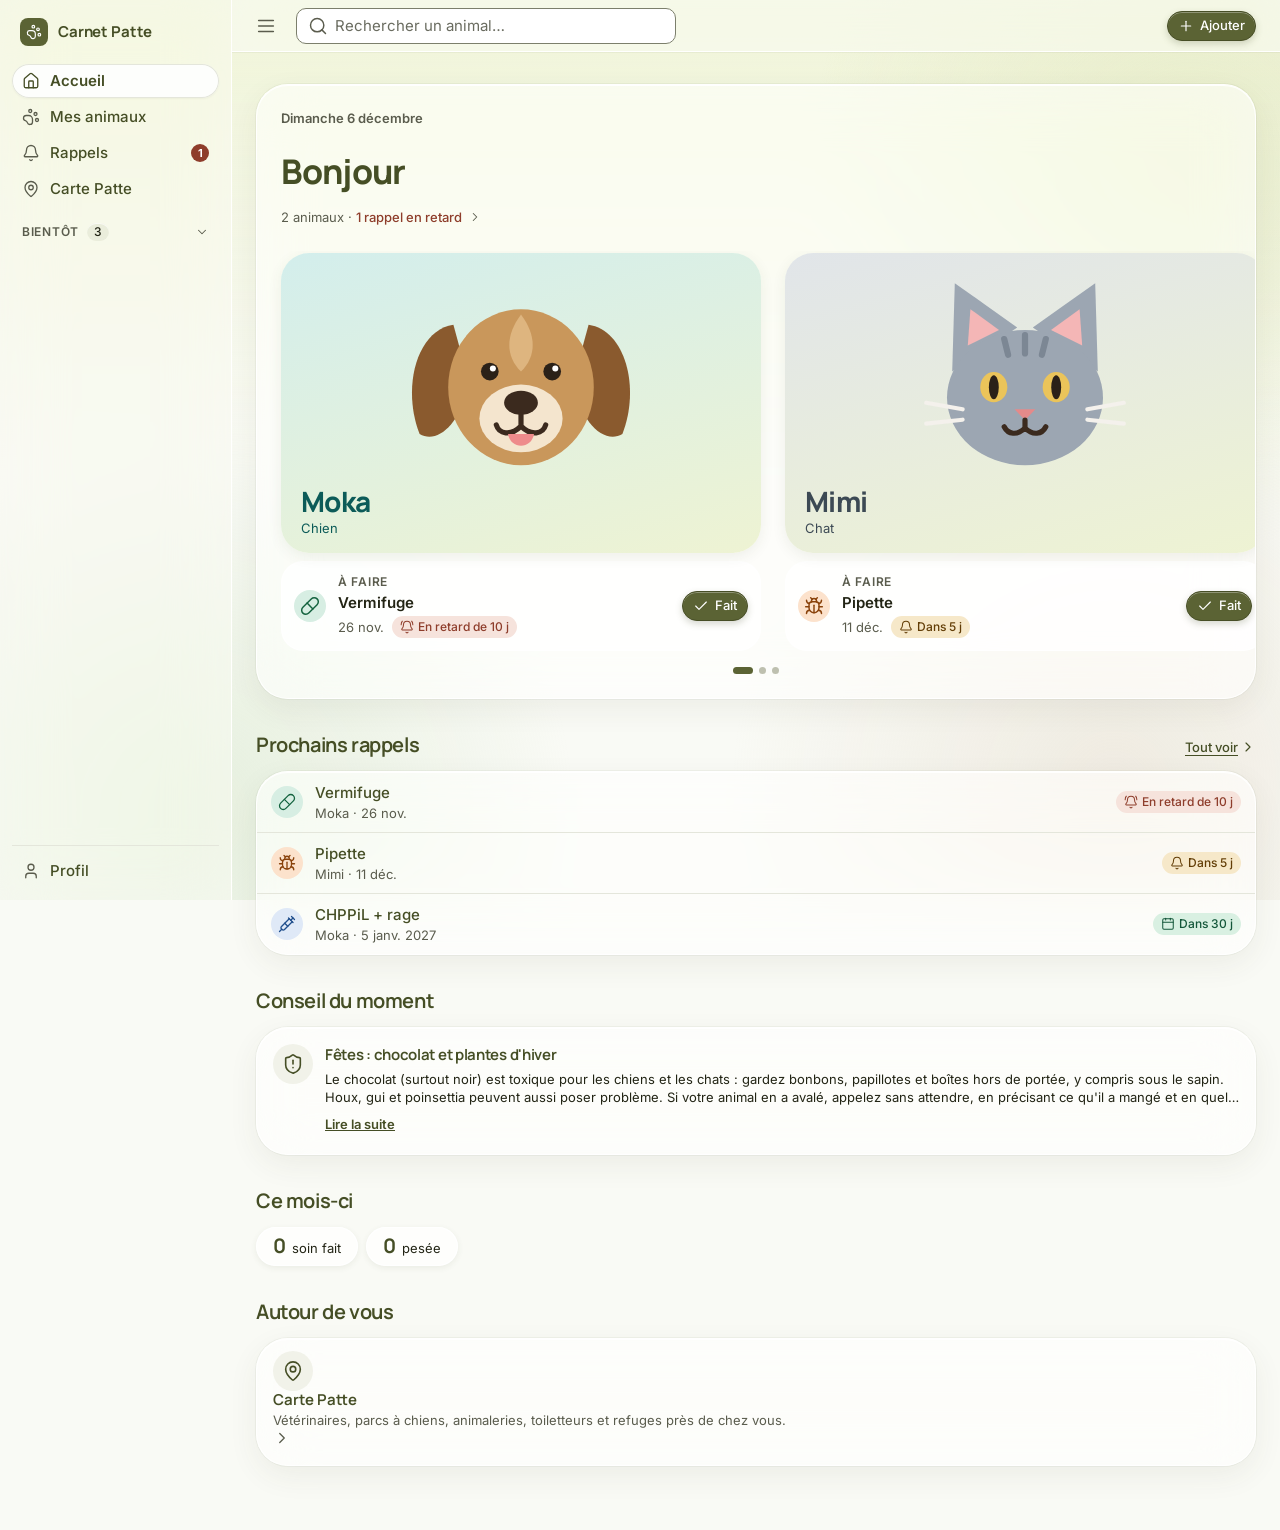
==== commit cdaa2764: "Module 3 : Carte Patte (lieux utiles autour de soi, OpenStreetMap + Leaflet 1.9.4) et test « carte »" ====
--- a/index.html
+++ b/index.html
@@ -4,7 +4,7 @@
   <meta charset="utf-8">
   <meta name="viewport" content="width=device-width, initial-scale=1, viewport-fit=cover">
   <meta name="theme-color" content="#EEF3D3">
-  <script>try{var L=localStorage,t=L.getItem('carnetpatte.theme'),r=document.documentElement;if(t==='perso'){var v=JSON.parse(L.getItem('carnetpatte.themePersoVars'));for(var k in v)r.style.setProperty(k,v[k]);r.dataset.theme='perso'}else if(t&&/^[a-z-]+$/.test(t))r.dataset.theme=t}catch(e){}</script>
+  <script>(function(){try{var L=localStorage,t=L.getItem('carnetpatte.theme'),r=document.documentElement;if(t==='perso'){var v=JSON.parse(L.getItem('carnetpatte.themePersoVars'));for(var k in v)r.style.setProperty(k,v[k]);r.dataset.theme='perso'}else if(t&&/^[a-z-]+$/.test(t))r.dataset.theme=t}catch(e){}})()</script>
   <title>Carnet Patte</title>
   <link rel="icon" href="data:image/svg+xml,%3Csvg%20xmlns='http://www.w3.org/2000/svg'%20viewBox='0%200%2024%2024'%20fill='none'%20stroke='%235B6334'%20stroke-width='1.75'%20stroke-linecap='round'%20stroke-linejoin='round'%3E%3Ccircle%20cx='11'%20cy='4'%20r='2'/%3E%3Ccircle%20cx='18'%20cy='8'%20r='2'/%3E%3Ccircle%20cx='20'%20cy='16'%20r='2'/%3E%3Cpath%20d='M9%2010a5%205%200%200%201%205%205v3.5a3.5%203.5%200%200%201-6.84%201.045Q6.52%2017.48%204.46%2016.84A3.5%203.5%200%200%201%205.5%2010Z'/%3E%3C/svg%3E">
 
@@ -18,6 +18,7 @@
   <!-- Un fichier de styles par module -->
   <link rel="stylesheet" href="modules/animaux/animaux.css">
   <link rel="stylesheet" href="modules/toxique/toxique.css">
+  <link rel="stylesheet" href="modules/carte/carte.css">
   <!-- Effet verre : chargé en dernier (retirer cette ligne et .app-fond pour revenir à l'aspect précédent) -->
   <link rel="stylesheet" href="css/verre.css">
   <!-- Refonte du style : photos au centre, typographie aérée -->
--- a/modules/toxique/toxique.css
+++ b/modules/toxique/toxique.css
@@ -8,26 +8,33 @@
 }
 
 /* ----- Bloc d'urgence : la phrase de prudence et les numéros, toujours visibles ----- */
-.tx-urgence { display: grid; gap: var(--cp-espace-2); padding: var(--cp-espace-3) var(--cp-espace-4); border-radius: 22px;
+.tx-urgence { display: grid; gap: var(--cp-espace-2); padding: var(--cp-espace-2) var(--cp-espace-3); border-radius: 18px;
   background: var(--cp-terre-pale); color: var(--cp-terre); border: 1px solid #E8C5BA; }
 .tx-urgence p { margin: 0; }
-.tx-urgence__phrase { font-size: var(--cp-taille-m); line-height: var(--cp-interligne-m); }
+.tx-urgence__phrase { font-size: var(--cp-taille-s); line-height: var(--cp-interligne-s); }
 .tx-urgence__numeros { display: flex; flex-wrap: wrap; gap: var(--cp-espace-2); }
-.tx-tel { display: inline-flex; align-items: center; gap: var(--cp-espace-2); min-height: var(--cp-cible-tactile); padding: 6px 14px; border-radius: 999px;
-  background: #F3F0EB; color: var(--cp-terre); border: 1px solid #AFA79B; font-size: var(--cp-taille-s); line-height: var(--cp-interligne-s); text-decoration: none; white-space: nowrap;
-  box-shadow: inset 0 1px 0 rgba(255, 255, 255, .9), 0 2px 5px rgba(60, 56, 30, .12);
+.tx-urgence__numeros { flex-direction: column; }
+.tx-urgence__numeros .tx-tel { flex: none; width: 100%; justify-content: center; padding-inline: 6px; font-size: 13px; }
+.tx-urgence__numeros .tx-tel .ic { display: none; }
+@media (min-width: 600px) { .tx-urgence__numeros { flex-direction: row; } .tx-urgence__numeros .tx-tel { width: auto; flex: 0 1 auto; font-size: var(--cp-taille-s); padding-inline: 12px; } .tx-urgence__numeros .tx-tel .ic { display: inline-block; } }
+.tx-tel { display: inline-flex; align-items: center; gap: var(--cp-espace-2); min-height: var(--cp-cible-tactile); padding: 4px 10px; border-radius: 999px;
+  background: var(--cp-neutre-bouton); color: var(--cp-terre); border: 1px solid var(--cp-contour); font-size: var(--cp-taille-s); line-height: var(--cp-interligne-s); text-decoration: none; white-space: nowrap;
+  box-shadow: inset 0 1px 0 rgba(255, 255, 255, .9), 0 2px 5px rgba(var(--cp-ombre-rgb), .12);
   transition: background-color var(--cp-duree-rapide) var(--cp-courbe), transform var(--cp-ressort-duree, 420ms) var(--cp-ressort, cubic-bezier(.34, 1.56, .64, 1)); }
 .cp .tx-tel { color: var(--cp-terre); text-decoration: none; }
-.tx-tel:hover { background: #E4DFD6; }
-.tx-tel:active { background: #D9D2C7; transform: scale(.94); transition-duration: 90ms; transition-timing-function: ease-out; }
+.tx-tel:hover { background: var(--cp-neutre-survol); }
+.tx-tel:active { background: var(--cp-neutre-actif); transform: scale(.94); transition-duration: 90ms; transition-timing-function: ease-out; }
 .tx-tel:focus-visible { outline: 2px solid var(--cp-focus); outline-offset: 2px; }
 @media (min-width: 600px) { .tx-tel { min-height: 36px; } }
 .tx-urgence--dans-fiche { margin-top: var(--cp-espace-3); border-radius: 18px; }
 
 /* ----- Choix de l'espèce, recherche, filtres ----- */
-.tx-especes { grid-template-columns: repeat(4, minmax(0, 1fr)); }
-.tx-especes .cp-choix__option span { min-height: 58px; padding: 6px 4px; }
-@media (min-width: 700px) { .tx-especes { grid-template-columns: repeat(7, minmax(0, 1fr)); max-width: 780px; } .tx-especes .cp-choix__option span { min-height: 68px; } }
+.tx-especes { min-width: 0; display: flex; flex-wrap: nowrap; overflow-x: auto; gap: var(--cp-espace-2); margin-inline: calc(var(--cp-espace-4) * -1); padding: 2px var(--cp-espace-4) var(--cp-espace-2); scrollbar-width: none; -webkit-overflow-scrolling: touch; }
+.tx-especes::-webkit-scrollbar { display: none; }
+.tx-especes legend { margin-left: var(--cp-espace-4); }
+.tx-especes .cp-choix__option { flex: none; }
+.tx-especes .cp-choix__option span { display: inline-flex; flex-direction: row; align-items: center; gap: 6px; min-height: var(--cp-cible-tactile); padding: 6px 14px; border-radius: 999px; white-space: nowrap; }
+@media (min-width: 700px) { .tx-especes { flex-wrap: wrap; overflow: visible; margin-inline: 0; padding-inline: 0; } .tx-especes legend { margin-left: 0; } .tx-especes .cp-choix__option span { min-height: 40px; } }
 .tx-defaut, .tx-note-espece, .tx-resultat { margin: 0; font-size: var(--cp-taille-s); line-height: var(--cp-interligne-s); color: var(--cp-texte-doux); }
 .tx-defaut strong { color: var(--cp-foret-texte); font-weight: 600; }
 .tx-note-espece[hidden], .tx-defaut[hidden], [data-aucun][hidden] { display: none; }
@@ -44,22 +51,20 @@
 .tx-liste { list-style: none; margin: 0; padding: 0; display: grid; gap: var(--cp-espace-3); grid-template-columns: minmax(0, 1fr); }
 .tx-carte { padding: 0; overflow: hidden; }
 .tx-carte__titre { margin: 0; font-size: inherit; line-height: inherit; font-weight: inherit; font-family: inherit; letter-spacing: 0; }
-.tx-carte__tete { display: grid; grid-template-columns: auto minmax(0, 1fr) auto auto; align-items: center; gap: var(--cp-espace-3); width: 100%; min-height: 64px; padding: 12px 16px; border: 0; background: none; font: inherit; color: var(--cp-texte); text-align: left; cursor: pointer;
+.tx-carte__tete { display: grid; grid-template-columns: auto minmax(0, 1fr) auto; align-items: center; gap: var(--cp-espace-2); width: 100%; min-height: 52px; padding: 6px 12px; border: 0; background: none; font: inherit; color: var(--cp-texte); text-align: left; cursor: pointer;
   transition: background-color var(--cp-duree-rapide) var(--cp-courbe), transform var(--cp-ressort-duree, 420ms) var(--cp-ressort, cubic-bezier(.34, 1.56, .64, 1)); }
-.tx-carte__tete:hover { background: rgba(228, 223, 214, .45); }
+.tx-carte__tete:hover { background: var(--cp-sauge-verre); }
 .tx-carte__tete:active { transform: scale(.985); transition-duration: 90ms; transition-timing-function: ease-out; }
 .tx-carte__tete:focus-visible { outline: 2px solid var(--cp-focus); outline-offset: -4px; border-radius: 26px; }
-.tx-carte__icone { display: inline-flex; align-items: center; justify-content: center; width: 40px; height: 40px; border-radius: 50%; background: var(--cp-surface-2); color: var(--cp-foret-texte); }
-.tx-carte__corps { display: grid; gap: 2px; min-width: 0; }
-.tx-carte__nom { font-family: var(--cp-police-titre); font-weight: var(--cp-graisse-titre); font-size: var(--cp-taille-m); line-height: var(--cp-interligne-s); color: var(--cp-foret-texte); overflow-wrap: anywhere; }
-.tx-carte__meta { font-size: var(--cp-taille-s); line-height: var(--cp-interligne-s); color: var(--cp-texte-doux); }
+.tx-carte__icone { display: inline-flex; align-items: center; justify-content: center; width: 32px; height: 32px; border-radius: 50%; background: var(--cp-surface-2); color: var(--cp-foret-texte); }
+.tx-carte__nom { font-family: var(--cp-police-titre); font-weight: var(--cp-graisse-titre); font-size: var(--cp-taille-m); line-height: var(--cp-interligne-s); color: var(--cp-foret-texte); flex: 1 1 11ch; min-width: min-content; overflow-wrap: normal; word-break: normal; hyphens: manual; }
+/* Le nom garde sa place : il ne se coupe jamais au milieu d'un mot. Si le badge ne tient pas à côté, il passe SOUS le nom (le retour à la ligne se fait entre les deux, pas dans le mot). */
+.tx-carte__corps { display: flex; flex-wrap: wrap; align-items: center; gap: 2px var(--cp-espace-3); min-width: 0; }
 .tx-carte__fleche { display: inline-flex; color: var(--cp-texte-doux); transition: transform var(--cp-ressort-duree, 420ms) var(--cp-ressort, cubic-bezier(.34, 1.56, .64, 1)); }
 .tx-carte__tete[aria-expanded="true"] .tx-carte__fleche { transform: rotate(180deg); }
 @media (max-width: 479px) {
-  /* petit téléphone : le badge passe sous le nom pour ne rien écraser */
-  .tx-carte__tete { grid-template-columns: auto minmax(0, 1fr) auto; }
-  .tx-carte__tete > .cp-badge { grid-column: 2; grid-row: 2; justify-self: start; }
-  .tx-carte__fleche { grid-column: 3; grid-row: 1; }
+  /* petit téléphone : le badge reste à droite, en plus petit ; le nom peut passer sur deux lignes */
+  .tx-carte__tete .cp-badge { font-size: var(--cp-taille-xs); padding-inline: 8px; text-align: left; }
 }
 
 .tx-carte__detail { display: grid; gap: var(--cp-espace-2); padding: 0 16px 16px; }
@@ -72,6 +77,17 @@
 .tx-conseil .ic { flex: none; margin-top: 2px; }
 .tx-source { font-size: var(--cp-taille-xs) !important; line-height: var(--cp-interligne-xs) !important; color: var(--cp-texte-doux); overflow-wrap: anywhere; }
 .tx-source a { color: var(--cp-foret-texte); text-decoration: underline; text-underline-offset: 2px; }
+
+/* Sections déroulantes par niveau */
+.tx-section { display: grid; gap: var(--cp-espace-2); margin-bottom: var(--cp-espace-3); }
+.tx-section__titre { margin: 0; font-size: inherit; line-height: inherit; font-weight: inherit; font-family: inherit; letter-spacing: 0; }
+.tx-section__tete { display: flex; align-items: center; justify-content: space-between; gap: var(--cp-espace-2); width: 100%; min-height: var(--cp-cible-tactile); padding: 6px 12px; border: 0; border-radius: 16px; background: var(--cp-surface-2); font: inherit; color: var(--cp-foret-texte); text-align: left; cursor: pointer; }
+.tx-section__tete:focus-visible { outline: 2px solid var(--cp-focus); outline-offset: 2px; }
+.tx-section__tete:active { background: var(--cp-bordure-forte); }
+.tx-section__nom { display: inline-flex; align-items: center; gap: var(--cp-espace-2); font-family: var(--cp-police-titre); font-weight: var(--cp-graisse-titre); font-size: var(--cp-taille-m); }
+.tx-section__n { font-weight: 400; color: var(--cp-texte-doux); }
+.tx-section__tete[aria-expanded="true"] .tx-carte__fleche { transform: rotate(180deg); }
+.tx-liste[hidden], [data-sections]:empty { display: none; }
 
 /* Bandeau de niveau en tête du détail */
 .tx-bandeau { display: flex; align-items: flex-start; gap: var(--cp-espace-3); padding: var(--cp-espace-3) var(--cp-espace-4); border-radius: 18px; border: 1px solid transparent; }
@@ -86,7 +102,8 @@
 /* Badge « très toxique » : terre cuite PLEINE (le « toxique » reste en terre cuite pâle) */
 .cp-badge--critique { background: var(--tx-critique-fond); color: #FFFFFF; }
 
-.tx-pied { display: grid; gap: var(--cp-espace-2); }
+.tx-pied { display: grid; gap: var(--cp-espace-2); padding-bottom: calc(96px + env(safe-area-inset-bottom)); } /* la capsule du bas flotte : la note finale ne passe pas dessous */
+@media (min-width: 600px) { .tx-pied { padding-bottom: 0; } }
 .tx-pied p { margin: 0; font-size: var(--cp-taille-xs); line-height: var(--cp-interligne-xs); color: var(--cp-texte-doux); max-width: 70ch; }
 
 @media (min-width: 900px) {
@@ -96,3 +113,7 @@
   .tx-carte__tete, .tx-carte__fleche, .tx-tel { transition-duration: 1ms; }
   .tx-carte__tete:active, .tx-tel:active { transform: none; }
 }
+
+/* Moins d'espace entre le bloc d'urgence et les pastilles d'espèces */
+.pg.pg--toxique { gap: var(--cp-espace-3); }
+.pg--toxique .tx-especes legend { margin-bottom: 4px; }
--- a/modules/carte/carte.css
+++ b/modules/carte/carte.css
@@ -0,0 +1,107 @@
+/* Styles propres au module « Carte Patte » : même langage visuel que le reste (thème choisi, verre, rebond).
+   Les couleurs des catégories (marqueurs, pastilles) sont fixes et assez foncées pour une icône blanche (contraste d'au moins 4,5:1).
+   La couleur ne porte jamais seule l'information : chaque catégorie a aussi son icône et son nom. */
+
+/* ----- Accès depuis l'Accueil ----- */
+.ca-acces { display: grid; grid-template-columns: auto minmax(0, 1fr) auto; align-items: center; gap: var(--cp-espace-3); padding: 12px 16px; min-height: 64px; color: var(--cp-texte);
+  transition: background-color var(--cp-duree-rapide) var(--cp-courbe), transform var(--cp-ressort-duree, 420ms) var(--cp-ressort, cubic-bezier(.34, 1.56, .64, 1)); }
+.cp a.ca-acces { color: var(--cp-texte); text-decoration: none; }
+.ca-acces:active { transform: scale(.985); transition-duration: 90ms; transition-timing-function: ease-out; }
+.ca-acces:focus-visible { outline: 2px solid var(--cp-focus); outline-offset: 2px; }
+.ca-acces__icone { display: inline-flex; align-items: center; justify-content: center; width: 40px; height: 40px; border-radius: 50%; background: var(--cp-surface-2); color: var(--cp-foret-texte); }
+.ca-acces__corps { display: grid; gap: 2px; min-width: 0; }
+.ca-acces__titre { font-family: var(--cp-police-titre); font-weight: var(--cp-graisse-titre); font-size: var(--cp-taille-m); line-height: var(--cp-interligne-s); color: var(--cp-foret-texte); }
+.ca-acces__texte { font-size: var(--cp-taille-s); line-height: var(--cp-interligne-s); color: var(--cp-texte-doux); }
+.ca-acces__fleche { display: inline-flex; color: var(--cp-texte-doux); }
+
+/* ----- Page ----- */
+.pg--carte { gap: var(--cp-espace-4); }
+.ca-avertissement .cp-alerte { margin: 0; }
+.ca-outils { display: grid; gap: var(--cp-espace-3); padding: var(--cp-espace-4); }
+.ca-titre { margin: 0; font-size: var(--cp-taille-l); }
+.ca-position { display: grid; gap: var(--cp-espace-3); grid-template-columns: minmax(0, 1fr); align-items: end; }
+.ca-loc { justify-self: start; }
+.ca-ville { display: flex; align-items: flex-end; gap: var(--cp-espace-2); min-width: 0; }
+.ca-ville .cp-champ { flex: 1 1 auto; min-width: 0; }
+.ca-chercher { flex: none; }
+@media (min-width: 700px) { .ca-position { grid-template-columns: auto minmax(0, 1fr); gap: var(--cp-espace-4); } .ca-ville { max-width: 520px; } }
+.cp-btn[aria-disabled="true"] { opacity: .6; cursor: progress; }
+.ca-rayons { min-width: 0; }
+.ca-info { display: flex; align-items: flex-start; gap: var(--cp-espace-2); margin: 0; font-size: var(--cp-taille-xs); line-height: var(--cp-interligne-xs); color: var(--cp-texte-doux); max-width: 70ch; }
+.ca-info .ic { flex: none; margin-top: 1px; }
+
+.ca-resultats { gap: var(--cp-espace-3); }
+.ca-statut { margin: 0; font-size: var(--cp-taille-s); line-height: var(--cp-interligne-s); color: var(--cp-texte-doux); }
+.ca-statut[hidden], #ca-vide[hidden], #ca-zone[hidden], .ca-fiche[hidden], .ca-filtres[hidden], .ca-plus[hidden] { display: none; }
+.ca-erreur { display: grid; gap: var(--cp-espace-2); justify-items: start; }
+.ca-erreur .cp-alerte { width: 100%; }
+#ca-vide { padding: var(--cp-espace-4); }
+
+/* ----- Pastilles de filtre : la couleur de la catégorie est dans la puce ronde ----- */
+.ca-filtre { gap: 6px; }
+.ca-puce { display: inline-flex; flex: none; align-items: center; justify-content: center; width: 26px; height: 26px; margin-left: -8px; border-radius: 50%; background: var(--ca-c, #444); color: #fff; }
+.ca-filtre .cp-filtre__nombre:empty { display: none; }
+
+/* ----- Carte Leaflet ----- */
+.ca-carte { position: relative; z-index: 0; /* garde les calques de Leaflet (z-index jusqu'à 1000) sous la barre du bas et les fenêtres */
+  height: clamp(280px, 52vh, 460px); border-radius: var(--cp-rayon-carte); overflow: hidden; border: 1px solid var(--cp-bordure); background: var(--cp-surface-2);
+  box-shadow: var(--cp-ombre-s); font-family: var(--cp-police-texte); }
+.ca-carte:focus-visible { outline: 2px solid var(--cp-focus); outline-offset: 2px; }
+.ca-carte-absente { display: flex; align-items: center; gap: var(--cp-espace-2); padding: var(--cp-espace-4); margin: 0; }
+.leaflet-container { font-family: var(--cp-police-texte); font-size: 13px; }
+.leaflet-container .leaflet-control-attribution { font-size: 12px; line-height: 1.5; padding: 2px 8px; background: rgba(255, 255, 255, .94); color: #3A3A3A; border-radius: 10px 0 0 0; }
+.leaflet-container .leaflet-control-attribution a { color: #2F3A12; text-decoration: underline; text-underline-offset: 2px; }
+.leaflet-touch .leaflet-bar a { width: 40px; height: 40px; line-height: 40px; }
+.leaflet-bar a:focus-visible, .leaflet-control-attribution a:focus-visible { outline: 2px solid var(--cp-focus); outline-offset: 1px; }
+
+.ca-marqueur span { display: grid; place-items: center; width: 34px; height: 34px; margin: 5px; border-radius: 50%; border: 2px solid #fff; color: #fff;
+  box-shadow: 0 2px 6px rgba(0, 0, 0, .38); transition: transform var(--cp-ressort-duree, 420ms) var(--cp-ressort, cubic-bezier(.34, 1.56, .64, 1)); }
+.ca-marqueur:hover span { transform: scale(1.12); }
+.ca-marqueur.is-selection span { transform: scale(1.3); box-shadow: 0 0 0 3px var(--cp-focus), 0 3px 8px rgba(0, 0, 0, .4); }
+.ca-marqueur:focus-visible { outline: none; }
+.ca-marqueur:focus-visible span { box-shadow: 0 0 0 3px #fff, 0 0 0 5px var(--cp-focus); }
+.ca-centre span { display: block; width: 20px; height: 20px; border-radius: 50%; background: #1F6FEB; border: 3px solid #fff; box-shadow: 0 0 0 2px rgba(31, 111, 235, .4), 0 2px 6px rgba(0, 0, 0, .35); }
+path.ca-cercle { stroke: var(--cp-foret); fill: var(--cp-foret); }
+
+/* ----- Fiche d'un lieu ----- */
+.ca-fiche { display: grid; gap: var(--cp-espace-3); padding: var(--cp-espace-4); animation: ca-entree var(--cp-ressort-duree, 420ms) var(--cp-ressort, cubic-bezier(.34, 1.56, .64, 1)); }
+.ca-fiche:focus-visible { outline: 2px solid var(--cp-focus); outline-offset: 2px; }
+.ca-fiche__tete { display: grid; grid-template-columns: auto minmax(0, 1fr) auto; align-items: center; gap: var(--cp-espace-3); }
+.ca-fiche__tete .ca-puce { width: 36px; height: 36px; margin: 0; }
+.ca-fiche__titre h3 { margin: 0; font-size: var(--cp-taille-l); line-height: var(--cp-interligne-s); overflow-wrap: break-word; }
+.ca-fiche__titre h3:focus { outline: none; }
+.ca-fiche__meta { margin: 0; font-size: var(--cp-taille-s); color: var(--cp-texte-doux); }
+.ca-fiche__infos { list-style: none; margin: 0; padding: 0; display: grid; gap: var(--cp-espace-2); }
+.ca-fiche__infos li { display: grid; grid-template-columns: auto minmax(0, 1fr); gap: var(--cp-espace-2); align-items: start; font-size: var(--cp-taille-m); line-height: var(--cp-interligne-m); overflow-wrap: break-word; }
+.ca-fiche__infos .ic { margin-top: 2px; color: var(--cp-foret-texte); }
+.ca-absent { color: var(--cp-texte-doux); }
+.ca-note { font-size: var(--cp-taille-xs); color: var(--cp-texte-doux); }
+.ca-fiche__actions { display: flex; flex-wrap: wrap; gap: var(--cp-espace-2); }
+.ca-fiche__osm { margin: 0; font-size: var(--cp-taille-xs); line-height: var(--cp-interligne-xs); }
+@keyframes ca-entree { from { opacity: 0; transform: translateY(8px) scale(.98); } to { opacity: 1; transform: none; } }
+
+/* ----- Liste des lieux, triée par distance ----- */
+.ca-liste { list-style: none; margin: 0; padding: 0; display: grid; gap: var(--cp-espace-2); grid-template-columns: minmax(0, 1fr); }
+.ca-liste:empty { display: none; }
+.ca-lieu { display: grid; grid-template-columns: auto minmax(0, 1fr) auto; align-items: center; gap: var(--cp-espace-3); width: 100%; min-height: 60px; padding: 8px 14px; font: inherit; color: var(--cp-texte); text-align: left; cursor: pointer;
+  transition: background-color var(--cp-duree-rapide) var(--cp-courbe), transform var(--cp-ressort-duree, 420ms) var(--cp-ressort, cubic-bezier(.34, 1.56, .64, 1)); }
+.ca-lieu .ca-puce { width: 34px; height: 34px; margin: 0; }
+.ca-lieu:active { transform: scale(.985); transition-duration: 90ms; transition-timing-function: ease-out; }
+.ca-lieu:focus-visible { outline: 2px solid var(--cp-focus); outline-offset: 2px; }
+.ca-lieu[aria-current="true"] { border-color: var(--cp-foret); box-shadow: 0 0 0 2px var(--cp-foret); }
+.ca-lieu__corps { display: grid; gap: 1px; min-width: 0; }
+.ca-lieu__nom { font-family: var(--cp-police-titre); font-weight: var(--cp-graisse-titre); font-size: var(--cp-taille-m); line-height: var(--cp-interligne-s); color: var(--cp-foret-texte); overflow-wrap: break-word; }
+.ca-lieu__meta, .ca-lieu__adresse { font-size: var(--cp-taille-s); line-height: var(--cp-interligne-s); color: var(--cp-texte-doux); overflow-wrap: break-word; }
+.ca-lieu__fleche { display: inline-flex; color: var(--cp-texte-doux); }
+.ca-plus { display: flex; justify-content: center; }
+@media (min-width: 900px) { .ca-liste { grid-template-columns: repeat(2, minmax(0, 1fr)); } }
+
+/* Sous la capsule de navigation du bas, sur téléphone */
+.ca-resultats { padding-bottom: calc(96px + env(safe-area-inset-bottom)); }
+@media (min-width: 600px) { .ca-resultats { padding-bottom: 0; } }
+
+@media (prefers-reduced-motion: reduce) {
+  .ca-acces, .ca-lieu, .ca-marqueur span { transition-duration: 1ms; }
+  .ca-acces:active, .ca-lieu:active { transform: none; }
+  .ca-fiche { animation: none; }
+}
--- a/css/refonte.css
+++ b/css/refonte.css
@@ -106,18 +106,13 @@
 /* ---------- Liste des animaux : photo plus présente ---------- */
 .cp-carte-animal .cp-avatar { width: 60px; height: 60px; }
 
-/* ---------- Accueil : dernière diapositive « Ajouter un animal » ---------- */
-.ac-couv__ajout { display: grid; place-content: center; justify-items: center; gap: var(--cp-espace-3); width: 100%; aspect-ratio: 5 / 4; padding: var(--cp-espace-4); border: 2px dashed var(--cp-contour); border-radius: 28px;
-  background: var(--cp-verre-fond); color: var(--cp-foret-texte); font: inherit; text-align: center; cursor: pointer;
-  transition: transform var(--cp-ressort-duree, 420ms) var(--cp-ressort, cubic-bezier(.34, 1.56, .64, 1)), background-color var(--cp-duree-rapide) var(--cp-courbe); }
-.ac-couv__ajout:active { transform: scale(.97); transition-duration: 90ms; transition-timing-function: ease-out; }
-.ac-couv__ajout:focus-visible { outline: 2px solid var(--cp-focus); outline-offset: 3px; }
+/* ---------- Accueil : dernière diapositive « Ajouter un animal » ----------
+   Une vraie carte (un <div>, pas un <button> : Safari ne sait pas mettre en page un bouton en grille) avec le bouton à l'intérieur. */
+.ac-couv__ajout { display: flex; flex-direction: column; align-items: center; justify-content: center; gap: var(--cp-espace-4); width: 100%; aspect-ratio: 5 / 4; padding: var(--cp-espace-4); border: 2px dashed var(--cp-contour); border-radius: 28px; background: var(--cp-verre-fond); text-align: center; }
 .ac-couv__plus { display: inline-flex; align-items: center; justify-content: center; width: 60px; height: 60px; border-radius: 50%; background: var(--cc-fond); color: #FFFFFF; box-shadow: inset 0 1px 0 rgba(255, 255, 255, .32), var(--cp-ombre-m); }
-.ac-couv__ajout-texte { font-family: var(--cp-police-titre); font-weight: var(--cp-graisse-titre); font-size: var(--cp-taille-l); line-height: var(--cp-interligne-l); }
-@media (min-width: 900px) { .ac-couv__ajout { aspect-ratio: 16 / 10; } }
-@media (prefers-reduced-motion: reduce) { .ac-couv__ajout { transition-duration: 1ms; } .ac-couv__ajout:active { transform: none; } }
-/* Les actions rapides ne passent jamais sous la barre du bas : même quand on les amène à l'écran (ancre, clavier), il reste de la place */
-.ac-actions { scroll-margin-bottom: calc(150px + env(safe-area-inset-bottom)); }
+/* Une diapositive occupe toute la largeur du carrousel sur téléphone (pas de bout de la voisine qui dépasse) ; largeur fixe sur ordinateur */
+.ac-couv__piste--multi .ac-couv__slide { flex-basis: 100%; }
+@media (min-width: 900px) { .ac-couv__ajout { aspect-ratio: 16 / 10; } .ac-couv__piste--multi .ac-couv__slide { flex-basis: 480px; } }
 
 /* ---------- Profil : couleur personnalisée (nuancier libre) ---------- */
 .pf-perso { display: grid; grid-template-columns: auto minmax(0, 1fr); align-items: center; gap: var(--cp-espace-2) var(--cp-espace-3); padding-top: var(--cp-espace-2); }
@@ -165,3 +160,77 @@
   .rp-carte__actions { grid-column: 2 / -1; grid-row: 2; align-self: start; justify-content: flex-start; }
   .rp-ligne--dernier { display: none; }
 }
+
+/* ---------- Rappels en retard : un vrai trait rouge, droit, à l'intérieur de la carte (plus de trait déformé par les coins arrondis) ---------- */
+.rp-carte { position: relative; }
+.rp-carte--retard { box-shadow: none; }
+.rp-carte--retard::before { content: ""; position: absolute; left: 6px; top: 12px; bottom: 12px; width: 4px; border-radius: 2px; background: var(--cp-terre); }
+
+/* ---------- Barre du haut : bouton menu ☰ à gauche, bouton « Ajouter » (tablette et ordinateur) ---------- */
+.app-menu-bouton { flex: none; margin-left: calc(var(--cp-espace-2) * -1); }
+.app-ajout-haut { display: none; }
+@media (min-width: 600px) { .app-ajout-haut { display: inline-flex; } }
+
+/* ---------- Barre du bas : bouton rond « + » au centre, couleur du thème, un peu plus grand ---------- */
+.app-nav-bas .cp-nav-bas > * { flex: 1 1 0; min-width: 0; }
+.app-plus { position: relative; display: flex; align-items: center; justify-content: center; min-height: 54px; padding: 0; border: 0; background: none; cursor: pointer; -webkit-tap-highlight-color: transparent; }
+.app-plus__rond { flex: none; box-sizing: border-box; display: inline-flex; align-items: center; justify-content: center; width: 60px; height: 60px; margin-top: -14px; border-radius: 50%; background: #FFFFFF; color: var(--cc-fond); border: 0;
+  box-shadow: 0 4px 12px rgba(var(--cp-ombre-rgb), .22), 0 1px 3px rgba(var(--cp-ombre-rgb), .18);
+  transition: transform var(--cp-ressort-duree, 420ms) var(--cp-ressort, cubic-bezier(.34, 1.56, .64, 1)), background-color var(--cp-duree-rapide) var(--cp-courbe); }
+.app-plus:hover .app-plus__rond { background: var(--cp-surface-2); }
+.app-plus:active .app-plus__rond { background: var(--cp-surface-2); transform: scale(.88); transition-duration: 90ms; transition-timing-function: ease-out; }
+.app-plus:focus-visible { outline: none; }
+.app-plus:focus-visible .app-plus__rond { outline: 2px solid var(--cp-focus); outline-offset: 3px; }
+@media (prefers-reduced-motion: reduce) { .app-plus__rond { transition-duration: 1ms; } .app-plus:active .app-plus__rond { transform: none; } }
+
+/* ---------- Petite fenêtre d'ajout ---------- */
+.ar-liste { list-style: none; margin: 0; padding: 0; display: grid; gap: var(--cp-espace-2); }
+.ar-choix { display: grid; grid-template-columns: auto minmax(0, 1fr) auto; align-items: center; gap: var(--cp-espace-3); width: 100%; min-height: 64px; padding: var(--cp-espace-2) var(--cp-espace-4) var(--cp-espace-2) var(--cp-espace-3); border: 1px solid var(--cp-bordure); border-radius: 22px; background: var(--cp-verre-fond-fort); font: inherit; color: var(--cp-texte); text-align: left; cursor: pointer;
+  transition: transform var(--cp-ressort-duree, 420ms) var(--cp-ressort, cubic-bezier(.34, 1.56, .64, 1)); }
+.ar-choix:active:not(:disabled) { transform: scale(.97); transition-duration: 90ms; transition-timing-function: ease-out; }
+.ar-choix:focus-visible { outline: 2px solid var(--cp-focus); outline-offset: 2px; }
+.ar-choix:disabled { background: var(--cp-desactive-fond); color: var(--cp-desactive-texte); cursor: not-allowed; }
+.ar-choix__icone { display: inline-flex; align-items: center; justify-content: center; width: 44px; height: 44px; border-radius: 50%; background: var(--cc-fond); color: #FFFFFF; }
+.ar-choix:disabled .ar-choix__icone { background: var(--cp-surface-2); color: var(--cp-desactive-texte); }
+.ar-choix__corps { display: grid; gap: 2px; min-width: 0; }
+.ar-choix__titre { font-family: var(--cp-police-titre); font-weight: var(--cp-graisse-titre); font-size: var(--cp-taille-m); line-height: var(--cp-interligne-s); color: var(--cp-foret-texte); }
+.ar-choix:disabled .ar-choix__titre { color: var(--cp-desactive-texte); }
+.ar-choix__texte { font-size: var(--cp-taille-s); line-height: var(--cp-interligne-s); color: var(--cp-texte-doux); }
+.ar-choix:disabled .ar-choix__texte { color: var(--cp-desactive-texte); }
+.ar-choix__fleche { color: var(--cp-texte-doux); }
+.ac-choix__nom { min-width: 0; overflow-wrap: break-word; }
+
+/* ---------- Menu ☰ : panneau de verre qui glisse depuis la gauche ---------- */
+.app-menu { position: fixed; inset: 0 auto 0 0; margin: 0; width: min(88vw, 360px); max-width: none; height: 100dvh; max-height: none; padding: env(safe-area-inset-top) 0 env(safe-area-inset-bottom); overflow-y: auto;
+  border: 0; border-right: 1px solid var(--cp-verre-bordure); border-radius: 0 32px 32px 0; color: var(--cp-texte); font-family: var(--cp-police-texte);
+  background: var(--cp-verre-fenetre); -webkit-backdrop-filter: blur(30px) saturate(1.6); backdrop-filter: blur(30px) saturate(1.6);
+  box-shadow: inset 0 1px 0 rgba(255, 255, 255, .8), 0 24px 60px rgba(var(--cp-ombre-rgb), .25); }
+.app-menu[open] { animation: app-menu-entree .26s var(--cp-courbe) both; }
+.app-menu--sortie { animation: app-menu-sortie .18s ease-in both !important; }
+.app-menu::backdrop { background: var(--cp-voile); -webkit-backdrop-filter: blur(4px); backdrop-filter: blur(4px); }
+@keyframes app-menu-entree { from { transform: translateX(-100%); } to { transform: none; } }
+@keyframes app-menu-sortie { from { transform: none; } to { transform: translateX(-100%); } }
+.app-menu__tete { display: flex; align-items: center; justify-content: space-between; gap: var(--cp-espace-3); padding: var(--cp-espace-4) var(--cp-espace-4) var(--cp-espace-2); }
+.app-menu .app-marque { color: var(--cp-foret-texte); }
+.app-menu__liste { list-style: none; margin: 0; padding: var(--cp-espace-2) var(--cp-espace-3) var(--cp-espace-5); display: grid; gap: var(--cp-espace-1); }
+.app-menu__lien { display: grid; grid-template-columns: auto minmax(0, 1fr) auto; align-items: center; gap: var(--cp-espace-3); width: 100%; min-height: 60px; padding: var(--cp-espace-2) var(--cp-espace-3); border: 0; border-radius: 22px; background: none; font: inherit; color: var(--cp-texte); text-align: left; text-decoration: none; cursor: pointer;
+  transition: background-color var(--cp-duree-rapide) var(--cp-courbe), transform var(--cp-ressort-duree, 420ms) var(--cp-ressort, cubic-bezier(.34, 1.56, .64, 1)); }
+.app-menu a.app-menu__lien { color: var(--cp-texte); text-decoration: none; }
+.app-menu__lien:hover { background: var(--cp-sauge-verre); }
+.app-menu__lien:active { background: var(--cp-sauge-verre-fort); transform: scale(.98); transition-duration: 90ms; }
+.app-menu__lien:focus-visible { outline: 2px solid var(--cp-focus); outline-offset: -2px; }
+.app-menu__icone { display: inline-flex; align-items: center; justify-content: center; width: 40px; height: 40px; border-radius: 50%; background: var(--cp-surface-2); color: var(--cp-foret-texte); }
+.app-menu__corps { display: grid; gap: 2px; min-width: 0; }
+.app-menu__titre { font-family: var(--cp-police-titre); font-weight: var(--cp-graisse-titre); font-size: var(--cp-taille-m); line-height: var(--cp-interligne-s); color: var(--cp-foret-texte); }
+.app-menu__texte { font-size: var(--cp-taille-s); line-height: var(--cp-interligne-s); color: var(--cp-texte-doux); }
+.app-menu__fleche { color: var(--cp-texte-doux); }
+@media (prefers-reduced-motion: reduce) { .app-menu[open], .app-menu--sortie { animation: none !important; } }
+.ap-texte p { margin: 0 0 var(--cp-espace-3); }
+
+/* ---------- Noms longs : jamais coupés au milieu d'un mot ---------- */
+/* Titre de la fiche : la taille baisse juste ce qu'il faut pour que le plus long mot tienne sur une ligne (0,62 em par lettre en moyenne) */
+.fi-entete h1 { font-size: min(var(--cp-taille-xxl), calc((100vw - 96px) / (var(--mot-long, 1) * 0.62))); overflow-wrap: normal; }
+@media (min-width: 900px) { .fi-entete h1 { font-size: var(--cp-taille-xxl); } }
+/* Écart entre diapositives = marge du carrousel : rien de la voisine ne dépasse sur le côté */
+.ac-couv__piste { gap: var(--cp-espace-4); }
+@media (min-width: 600px) { .ac-couv__piste { gap: var(--cp-espace-5); } }
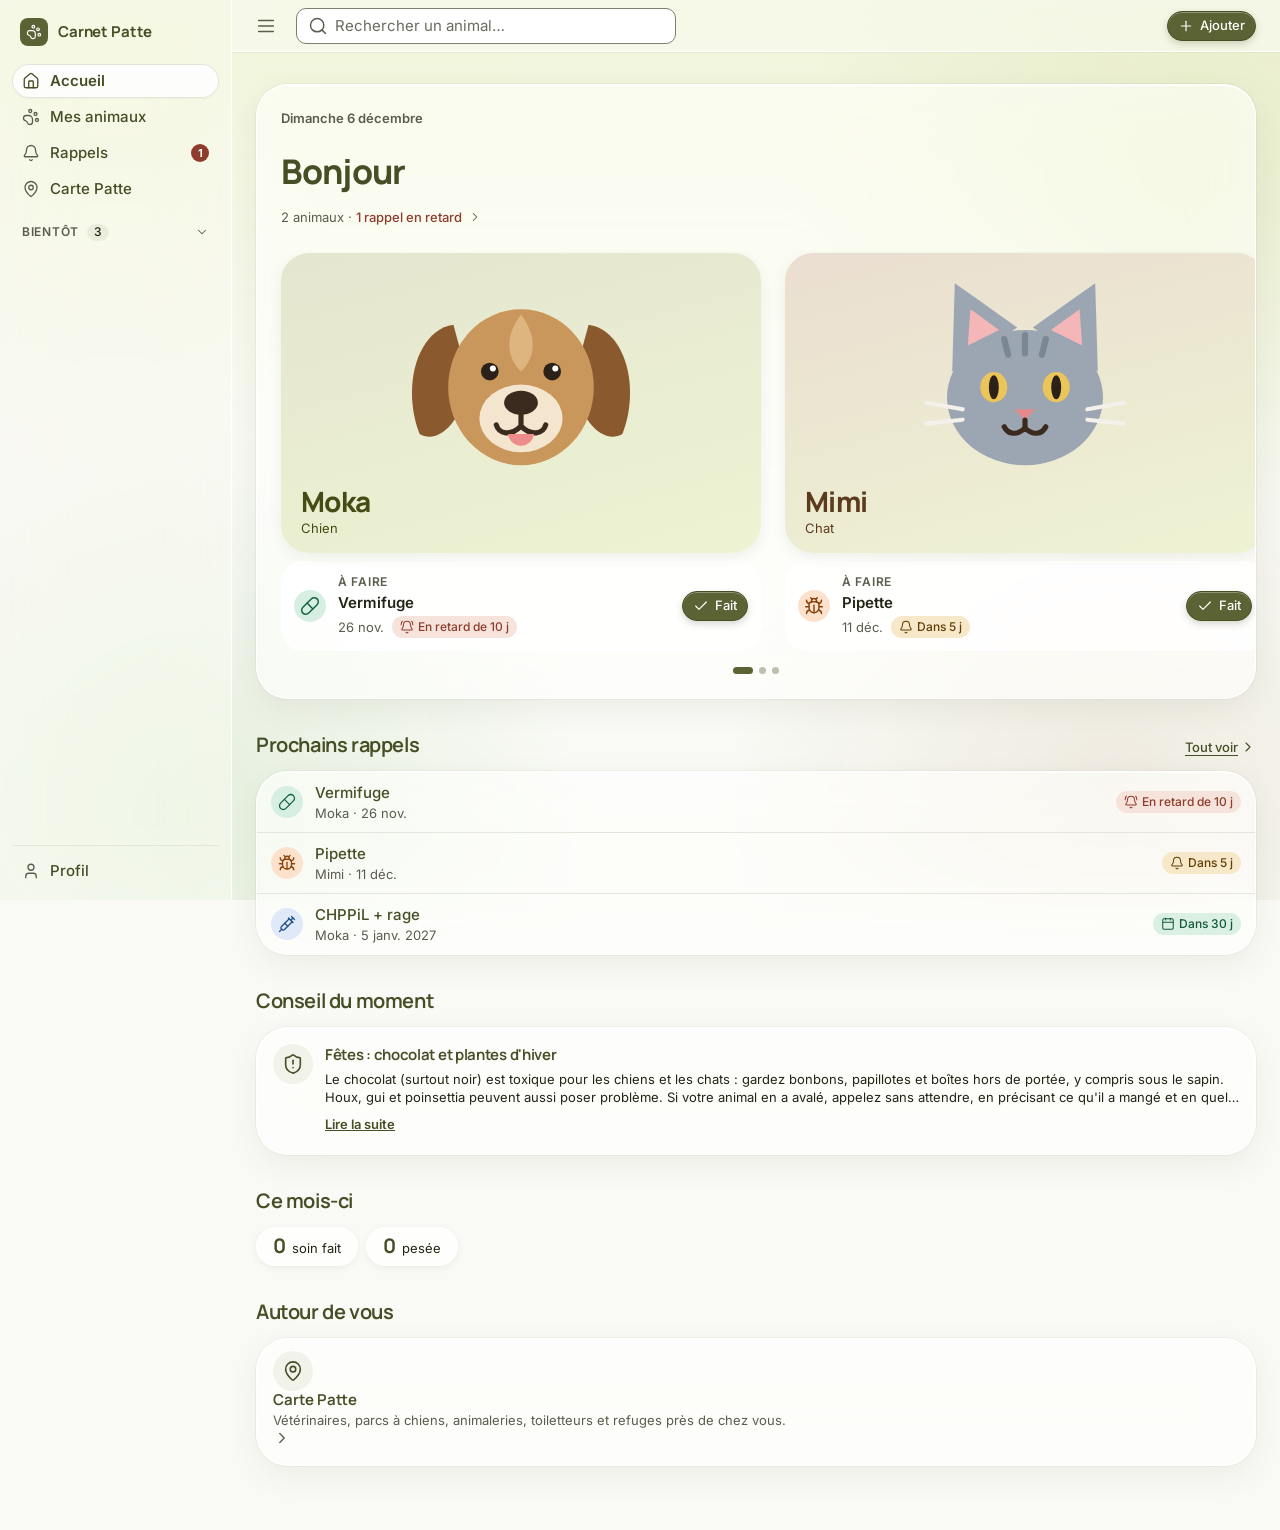
==== commit 736ed610: "Barre du bas façon iOS 26 (icônes seules, « + » séparé) ; Carte : bulles de regroupement, filtres en" ====
--- a/index.html
+++ b/index.html
@@ -40,7 +40,9 @@
     <!-- Chaque page vient s'afficher ici -->
     <main class="contenu" id="contenu" tabindex="-1"></main>
 
-    <nav class="app-nav-bas cp" id="nav-bas" aria-label="Navigation principale"></nav>
+    <div class="app-bas cp" id="barre-bas">
+      <nav class="app-nav-bas" id="nav-bas" aria-label="Navigation principale"></nav>
+    </div>
   </div>
 
   <div class="cp-sr" id="annonce-page" role="status" aria-live="polite"></div>
--- a/modules/carte/carte.css
+++ b/modules/carte/carte.css
@@ -32,9 +32,17 @@
 
 .ca-resultats { gap: var(--cp-espace-3); }
 .ca-statut { margin: 0; font-size: var(--cp-taille-s); line-height: var(--cp-interligne-s); color: var(--cp-texte-doux); }
+.ca-source { margin: 0; font-size: var(--cp-taille-xs); line-height: var(--cp-interligne-xs); color: var(--cp-texte-doux); max-width: 70ch; }
+.ca-licence p { margin: 0; font-size: var(--cp-taille-xs); line-height: var(--cp-interligne-xs); color: var(--cp-texte-doux); max-width: 70ch; }
+.ca-source[hidden] { display: none; }
 .ca-statut[hidden], #ca-vide[hidden], #ca-zone[hidden], .ca-fiche[hidden], .ca-filtres[hidden], .ca-plus[hidden] { display: none; }
 .ca-erreur { display: grid; gap: var(--cp-espace-2); justify-items: start; }
 .ca-erreur .cp-alerte { width: 100%; }
+.ca-details { width: 100%; font-size: var(--cp-taille-xs); line-height: var(--cp-interligne-xs); color: var(--cp-texte-doux); }
+.ca-details summary { cursor: pointer; min-height: 32px; display: flex; align-items: center; }
+.ca-details summary:focus-visible { outline: 2px solid var(--cp-focus); outline-offset: 2px; }
+.ca-details ul { margin: 0; padding-left: 1.2em; display: grid; gap: 4px; }
+.ca-details li { overflow-wrap: anywhere; }
 #ca-vide { padding: var(--cp-espace-4); }
 
 /* ----- Pastilles de filtre : la couleur de la catégorie est dans la puce ronde ----- */
@@ -105,3 +113,34 @@
   .ca-acces:active, .ca-lieu:active { transform: none; }
   .ca-fiche { animation: none; }
 }
+
+/* ----- Filtres : une seule rangée de petites pastilles qui défile ; fond clair quand le filtre est actif ----- */
+.cp-filtres.ca-filtres { flex-wrap: nowrap; overflow-x: auto; gap: 6px; margin-inline: calc(var(--cp-espace-4) * -1); padding: 2px var(--cp-espace-4) 6px; scrollbar-width: none; -webkit-overflow-scrolling: touch; overscroll-behavior-x: contain; }
+.ca-filtres::-webkit-scrollbar { display: none; }
+.cp-filtres .ca-filtre { flex: none; height: 32px; min-height: 32px; padding: 0 10px 0 4px; gap: 6px; font-size: 13px; line-height: 1; white-space: nowrap; }
+.cp-filtres .ca-filtre[aria-pressed="true"] { background: rgba(255, 255, 255, .92); color: var(--cp-foret-texte); border: 1px solid var(--ca-c); box-shadow: 0 1px 2px rgba(var(--cp-ombre-rgb), .12); font-weight: 600; }
+.cp-filtres .ca-filtre:not([aria-pressed="true"]):not(:disabled) { background: transparent; color: var(--cp-texte-doux); border: 1px dashed var(--cp-bordure-forte); box-shadow: none; -webkit-backdrop-filter: none; backdrop-filter: none; }
+.ca-filtre .ca-puce { width: 22px; height: 22px; margin-left: 0; }
+.ca-filtre:not([aria-pressed="true"]) .ca-puce { filter: grayscale(.85); opacity: .7; }
+.ca-filtre .cp-filtre__nombre { background: none; padding: 0; min-width: 0; font-size: 12px; opacity: .85; }
+
+/* ----- Bulles de regroupement (Leaflet.markercluster) : le nombre de lieux, la taille grandit avec ----- */
+.ca-groupe { background: none; border: 0; }
+.ca-groupe__n { display: grid; place-items: center; width: var(--t, 34px); height: var(--t, 34px); margin: calc((44px - var(--t, 34px)) / 2); box-sizing: border-box; border-radius: 50%;
+  background: var(--cp-foret); color: #FFFFFF; font: 700 13px/1 var(--cp-police-texte); border: 3px solid rgba(255, 255, 255, .92);
+  box-shadow: 0 2px 8px rgba(0, 0, 0, .35), 0 0 0 5px rgba(255, 255, 255, .35);
+  transition: transform var(--cp-ressort-duree, 420ms) var(--cp-ressort, cubic-bezier(.34, 1.56, .64, 1)); }
+.ca-groupe--petit { --t: 34px; }
+.ca-groupe--moyen { --t: 40px; }
+.ca-groupe--grand { --t: 44px; }
+.ca-groupe--grand .ca-groupe__n { font-size: 14px; }
+.ca-groupe:hover .ca-groupe__n { transform: scale(1.1); }
+.ca-groupe:active .ca-groupe__n { transform: scale(.92); transition-duration: 90ms; transition-timing-function: ease-out; }
+.ca-groupe:focus-visible { outline: none; }
+.ca-groupe:focus-visible .ca-groupe__n { box-shadow: 0 0 0 3px #FFFFFF, 0 0 0 5px var(--cp-focus); }
+@media (prefers-reduced-motion: reduce) { .ca-groupe__n { transition-duration: 1ms; } .ca-groupe:hover .ca-groupe__n, .ca-groupe:active .ca-groupe__n { transform: none; } }
+
+/* ----- Suggestion « Beaucoup de lieux ici : passer à 2 km ? » ----- */
+#ca-suggestion[hidden] { display: none; }
+.ca-suggestion { display: grid; gap: var(--cp-espace-2); justify-items: start; }
+.ca-suggestion .cp-alerte { width: 100%; }
--- a/css/refonte.css
+++ b/css/refonte.css
@@ -171,17 +171,36 @@
 .app-ajout-haut { display: none; }
 @media (min-width: 600px) { .app-ajout-haut { display: inline-flex; } }
 
-/* ---------- Barre du bas : bouton rond « + » au centre, couleur du thème, un peu plus grand ---------- */
+/* ---------- Barre du bas façon iOS 26 : une capsule d'icônes seules + un bouton « + » rond séparé, tous deux en verre de la couleur du thème ----------
+   .app-bas        : l'ensemble, posé en bas de l'écran (téléphone), la capsule et le « + » côte à côte, à la même hauteur
+   .app-nav-bas    : la capsule de verre (les 4 onglets), qui se raccourcit pour laisser la place au « + »
+   .app-plus       : le bouton « + », rond, de la hauteur de la capsule, jamais surélevé
+   Les onglets n'ont plus de texte : leur nom est dans aria-label (js/navigation.js). L'onglet actif a une pastille claire derrière son icône. */
+:root { --cp-hauteur-bas: 68px; }
+.app-bas { position: fixed; left: var(--cp-espace-4); right: var(--cp-espace-4); bottom: calc(var(--cp-espace-3) + env(safe-area-inset-bottom)); max-width: 440px; margin-inline: auto; z-index: 40;
+  display: flex; align-items: stretch; gap: 10px; }
+.app-bas .app-nav-bas { position: static; flex: 1 1 0; min-width: 0; max-width: none; margin: 0; min-height: var(--cp-hauteur-bas); display: flex; align-items: center; }
+.app-bas .app-nav-bas .cp-nav-bas { flex: 1 1 auto; min-width: 0; }
 .app-nav-bas .cp-nav-bas > * { flex: 1 1 0; min-width: 0; }
-.app-plus { position: relative; display: flex; align-items: center; justify-content: center; min-height: 54px; padding: 0; border: 0; background: none; cursor: pointer; -webkit-tap-highlight-color: transparent; }
-.app-plus__rond { flex: none; box-sizing: border-box; display: inline-flex; align-items: center; justify-content: center; width: 60px; height: 60px; margin-top: -14px; border-radius: 50%; background: #FFFFFF; color: var(--cc-fond); border: 0;
-  box-shadow: 0 4px 12px rgba(var(--cp-ombre-rgb), .22), 0 1px 3px rgba(var(--cp-ombre-rgb), .18);
+.app-nav-bas .cp-nav-bas__item { background: none !important; box-shadow: none !important; }
+.app-nav-bas .cp-nav-bas__icone { width: 54px; height: 40px; max-width: none; border-radius: 999px; color: #FFFFFF;
+  transition: background-color var(--cp-duree-rapide) var(--cp-courbe), color var(--cp-duree-rapide) var(--cp-courbe), transform var(--cp-ressort-duree, 420ms) var(--cp-ressort, cubic-bezier(.34, 1.56, .64, 1)); }
+.app-nav-bas .cp-nav-bas__item:hover .cp-nav-bas__icone { background: rgba(255, 255, 255, .16); }
+.app-nav-bas .cp-nav-bas__item[aria-current="page"] .cp-nav-bas__icone { background: var(--cp-nav-actif); color: var(--cp-foret-texte); box-shadow: 0 1px 3px rgba(var(--cp-ombre-rgb), .25); }
+.app-nav-bas .cp-nav-bas__item:focus-visible { outline: none; }
+.app-nav-bas .cp-nav-bas__item:focus-visible .cp-nav-bas__icone { outline: 2px solid #FFFFFF; outline-offset: 2px; }
+
+.app-plus { flex: none; position: relative; box-sizing: border-box; display: flex; align-items: center; justify-content: center; width: var(--cp-hauteur-bas); height: var(--cp-hauteur-bas); padding: 0; border-radius: 50%; cursor: pointer; color: #FFFFFF;
+  background: var(--cp-nav-fond); -webkit-backdrop-filter: blur(16px) saturate(1.4); backdrop-filter: blur(16px) saturate(1.4);
+  border: 1px solid var(--cc-bord); box-shadow: var(--cc-reflet), 0 6px 14px rgba(var(--cp-ombre-rgb), .26); -webkit-tap-highlight-color: transparent;
   transition: transform var(--cp-ressort-duree, 420ms) var(--cp-ressort, cubic-bezier(.34, 1.56, .64, 1)), background-color var(--cp-duree-rapide) var(--cp-courbe); }
-.app-plus:hover .app-plus__rond { background: var(--cp-surface-2); }
-.app-plus:active .app-plus__rond { background: var(--cp-surface-2); transform: scale(.88); transition-duration: 90ms; transition-timing-function: ease-out; }
-.app-plus:focus-visible { outline: none; }
-.app-plus:focus-visible .app-plus__rond { outline: 2px solid var(--cp-focus); outline-offset: 3px; }
-@media (prefers-reduced-motion: reduce) { .app-plus__rond { transition-duration: 1ms; } .app-plus:active .app-plus__rond { transform: none; } }
+.app-plus__rond { display: inline-flex; align-items: center; justify-content: center; color: #FFFFFF; filter: drop-shadow(0 1px 1px rgba(var(--cp-ombre-rgb), .3)); }
+.app-plus__rond svg { stroke-width: 2.4; }
+.app-plus:hover { background: var(--cc-fond-survol); }
+.app-plus:active { transform: scale(.9); transition-duration: 90ms; transition-timing-function: ease-out; }
+.app-plus:focus-visible { outline: 2px solid #FFFFFF; outline-offset: 3px; }
+@media (min-width: 600px) { .app-bas, .app-bas .app-nav-bas { display: none; } }
+@media (prefers-reduced-motion: reduce) { .app-plus, .app-nav-bas .cp-nav-bas__icone { transition-duration: 1ms; } .app-plus:active { transform: none; } }
 
 /* ---------- Petite fenêtre d'ajout ---------- */
 .ar-liste { list-style: none; margin: 0; padding: 0; display: grid; gap: var(--cp-espace-2); }
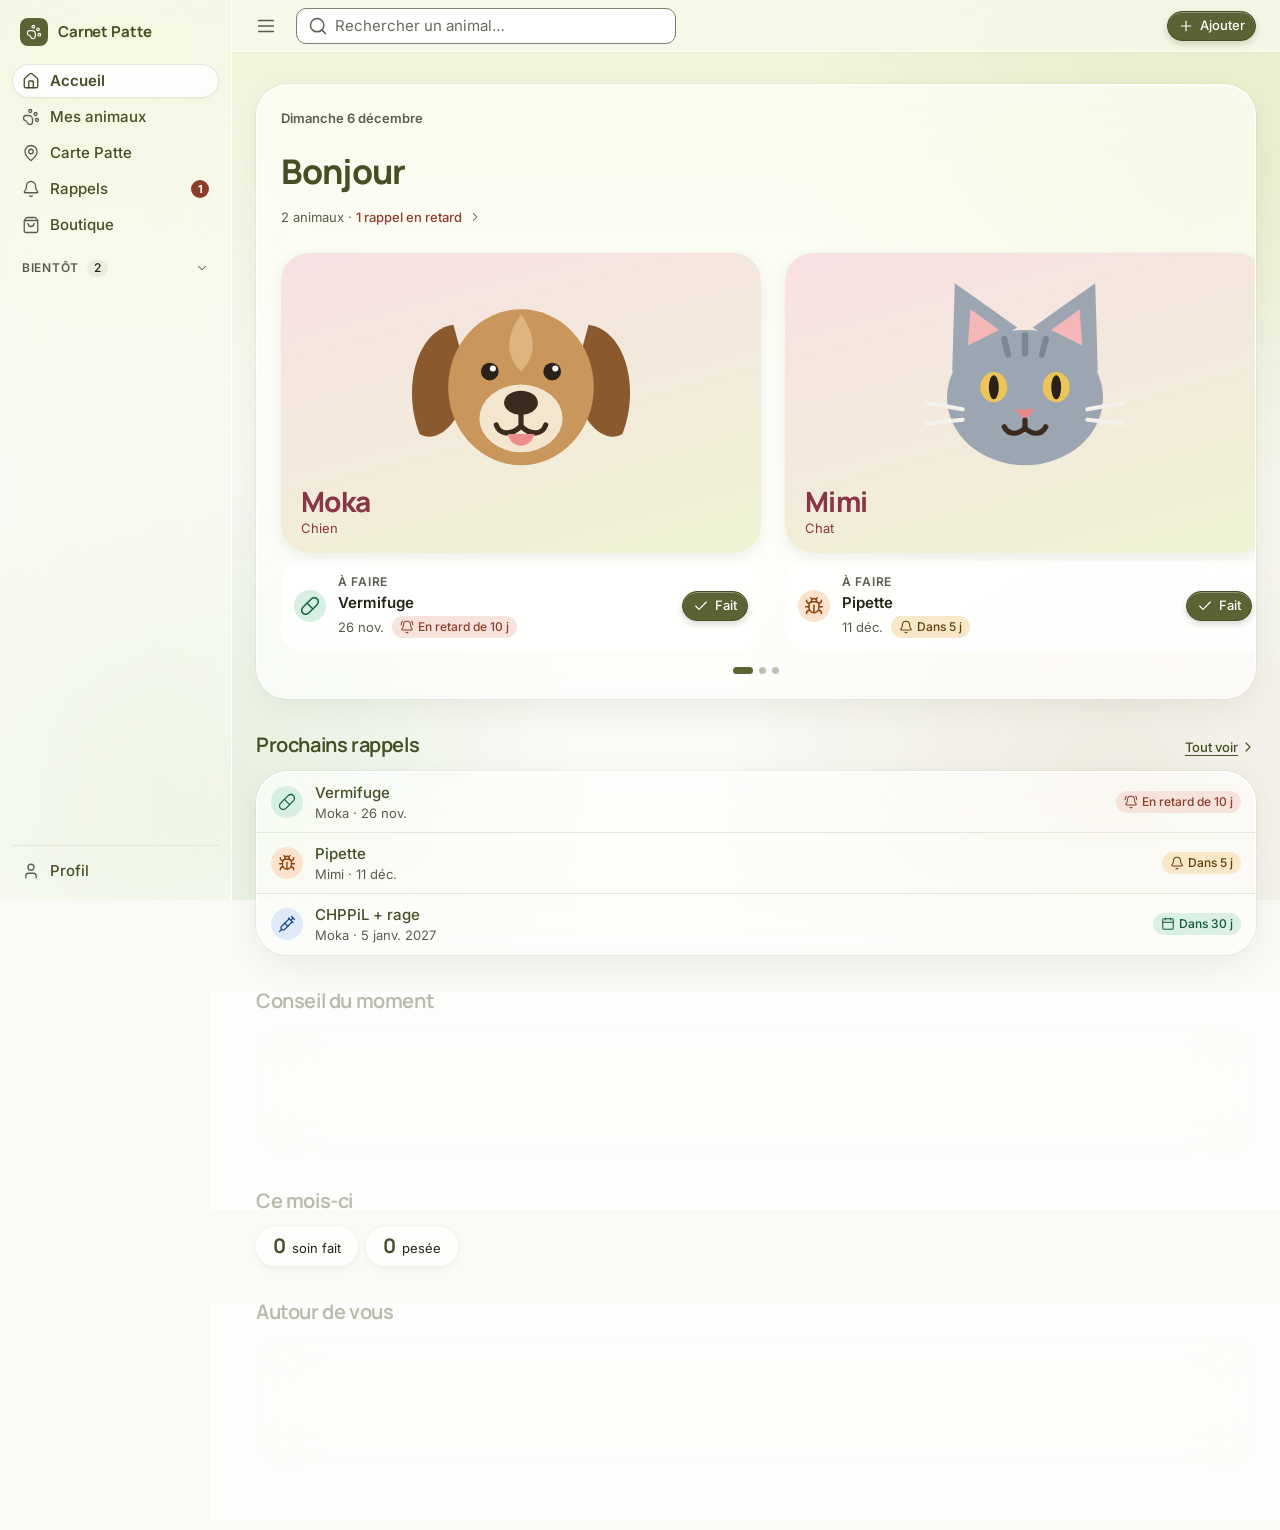
==== commit 0524ce04: "Module 4 : Boutique (sélection d'accessoires, liens vers des sites marchands), blocs « Pour [nom] » " ====
--- a/index.html
+++ b/index.html
@@ -19,6 +19,7 @@
   <link rel="stylesheet" href="modules/animaux/animaux.css">
   <link rel="stylesheet" href="modules/toxique/toxique.css">
   <link rel="stylesheet" href="modules/carte/carte.css">
+  <link rel="stylesheet" href="modules/boutique/boutique.css">
   <!-- Effet verre : chargé en dernier (retirer cette ligne et .app-fond pour revenir à l'aspect précédent) -->
   <link rel="stylesheet" href="css/verre.css">
   <!-- Refonte du style : photos au centre, typographie aérée -->
--- a/modules/carte/carte.css
+++ b/modules/carte/carte.css
@@ -119,10 +119,12 @@
 .ca-filtres::-webkit-scrollbar { display: none; }
 .cp-filtres .ca-filtre { flex: none; height: 32px; min-height: 32px; padding: 0 10px 0 4px; gap: 6px; font-size: 13px; line-height: 1; white-space: nowrap; }
 .cp-filtres .ca-filtre[aria-pressed="true"] { background: rgba(255, 255, 255, .92); color: var(--cp-foret-texte); border: 1px solid var(--ca-c); box-shadow: 0 1px 2px rgba(var(--cp-ombre-rgb), .12); font-weight: 600; }
-.cp-filtres .ca-filtre:not([aria-pressed="true"]):not(:disabled) { background: transparent; color: var(--cp-texte-doux); border: 1px dashed var(--cp-bordure-forte); box-shadow: none; -webkit-backdrop-filter: none; backdrop-filter: none; }
+.cp-filtres .ca-filtre:not([aria-pressed="true"]):not(:disabled) { background: transparent; color: var(--cp-foret-texte); border: 1px dashed var(--cp-bordure-forte); box-shadow: none; -webkit-backdrop-filter: none; backdrop-filter: none; }
 .ca-filtre .ca-puce { width: 22px; height: 22px; margin-left: 0; }
 .ca-filtre:not([aria-pressed="true"]) .ca-puce { filter: grayscale(.85); opacity: .7; }
-.ca-filtre .cp-filtre__nombre { background: none; padding: 0; min-width: 0; font-size: 12px; opacity: .85; }
+/* Le nombre de lieux : foncé et en gras, contraste d'au moins 4,5:1 sur la pastille claire comme sur la pastille inactive
+   (verre.css met en blanc les nombres des filtres actifs : invisible sur le fond clair d'ici, d'où ces règles plus précises) */
+.cp-filtres .ca-filtre .cp-filtre__nombre, .cp-filtres .ca-filtre[aria-pressed="true"] .cp-filtre__nombre { background: none; padding: 0; min-width: 0; font-size: 13px; font-weight: 700; color: var(--cp-foret-texte); opacity: 1; }
 
 /* ----- Bulles de regroupement (Leaflet.markercluster) : le nombre de lieux, la taille grandit avec ----- */
 .ca-groupe { background: none; border: 0; }
--- a/modules/boutique/boutique.css
+++ b/modules/boutique/boutique.css
@@ -0,0 +1,56 @@
+/* Styles propres au module « Boutique » : même langage visuel que le reste (thème choisi, verre, rebond).
+   Les pastilles de filtre reprennent celles de la Carte (une rangée qui défile, fond clair quand le filtre est actif, nombres foncés et gras). */
+
+.pg--boutique { gap: var(--cp-espace-4); }
+
+/* ----- Mention d'affiliation : toujours visible, jamais en petit caractère caché ----- */
+.bq-mention { display: flex; align-items: flex-start; gap: var(--cp-espace-2); margin: 0; padding: var(--cp-espace-3) var(--cp-espace-4); border-radius: 18px;
+  background: var(--cp-ambre-pale, #F6E8C9); color: var(--cp-ambre, #6B4A0B); border: 1px solid #E6D2A3; font-size: var(--cp-taille-s); line-height: var(--cp-interligne-s); }
+.bq-mention .ic { flex: none; margin-top: 2px; }
+.bq-mention--petite { padding: var(--cp-espace-2) var(--cp-espace-3); font-size: var(--cp-taille-xs); line-height: var(--cp-interligne-xs); border-radius: 14px; }
+
+/* ----- Filtres ----- */
+.bq-outils { gap: var(--cp-espace-3); }
+.bq-groupe { display: grid; gap: 4px; min-width: 0; }
+.bq-groupe__titre { margin: 0; font-family: var(--cp-police-titre); font-weight: var(--cp-graisse-titre); font-size: var(--cp-taille-s); color: var(--cp-foret-texte); }
+.cp-filtres.bq-filtres { flex-wrap: nowrap; overflow-x: auto; gap: 6px; margin-inline: calc(var(--cp-espace-4) * -1); padding: 2px var(--cp-espace-4) 6px; scrollbar-width: none; -webkit-overflow-scrolling: touch; overscroll-behavior-x: contain; }
+.bq-filtres::-webkit-scrollbar { display: none; }
+.cp-filtres .bq-filtre { flex: none; height: 32px; min-height: 32px; padding: 0 10px; gap: 6px; font-size: 13px; line-height: 1; white-space: nowrap; }
+.cp-filtres .bq-filtre[aria-pressed="true"] { background: rgba(255, 255, 255, .92); color: var(--cp-foret-texte); border: 1px solid var(--cp-foret); box-shadow: 0 1px 2px rgba(var(--cp-ombre-rgb), .12); font-weight: 600; }
+.cp-filtres .bq-filtre:not([aria-pressed="true"]):not(:disabled) { background: transparent; color: var(--cp-foret-texte); border: 1px dashed var(--cp-bordure-forte); box-shadow: none; -webkit-backdrop-filter: none; backdrop-filter: none; }
+.cp-filtres .bq-filtre:disabled { opacity: .6; }
+.cp-filtres .bq-filtre .cp-filtre__nombre, .cp-filtres .bq-filtre[aria-pressed="true"] .cp-filtre__nombre { background: none; padding: 0; min-width: 0; font-size: 13px; font-weight: 700; color: var(--cp-foret-texte); opacity: 1; }
+.bq-resultat { margin: 0; font-size: var(--cp-taille-s); line-height: var(--cp-interligne-s); color: var(--cp-texte-doux); }
+#bq-aucun[hidden], .bq-liste[hidden] { display: none; }
+
+/* ----- Produits ----- */
+.bq-liste { list-style: none; margin: 0; padding: 0; display: grid; gap: var(--cp-espace-3); grid-template-columns: minmax(0, 1fr); }
+@media (min-width: 760px) { .bq-liste { grid-template-columns: repeat(2, minmax(0, 1fr)); align-items: start; } }
+@media (min-width: 1100px) { .bq-liste:not(.bq-liste--bloc) { grid-template-columns: repeat(3, minmax(0, 1fr)); } }
+.bq-produit { display: grid; gap: var(--cp-espace-3); padding: var(--cp-espace-4); animation: bq-entree var(--cp-ressort-duree, 420ms) var(--cp-ressort, cubic-bezier(.34, 1.56, .64, 1)) both; }
+.bq-produit__tete { display: grid; grid-template-columns: auto minmax(0, 1fr); align-items: center; gap: var(--cp-espace-3); }
+.bq-produit__icone { display: inline-flex; align-items: center; justify-content: center; width: 40px; height: 40px; border-radius: 50%; background: var(--cp-surface-2); color: var(--cp-foret-texte); }
+.bq-produit__titre { display: grid; gap: 2px; min-width: 0; }
+.bq-produit__nom { margin: 0; font-size: var(--cp-taille-m); line-height: var(--cp-interligne-s); color: var(--cp-foret-texte); overflow-wrap: break-word; }
+.bq-produit__meta { margin: 0; font-size: var(--cp-taille-xs); line-height: var(--cp-interligne-xs); color: var(--cp-texte-doux); }
+.bq-produit__pourquoi { margin: 0; font-size: var(--cp-taille-s); line-height: var(--cp-interligne-m); overflow-wrap: break-word; }
+.bq-produit__pourquoi strong { color: var(--cp-foret-texte); font-weight: 600; }
+.bq-produit__pied { display: flex; flex-wrap: wrap; align-items: center; justify-content: space-between; gap: var(--cp-espace-2) var(--cp-espace-3); }
+.bq-produit__marchand { font-size: var(--cp-taille-s); color: var(--cp-texte-doux); }
+.bq-produit__pied .cp-btn { min-height: var(--cp-cible-tactile); }
+@keyframes bq-entree { from { opacity: 0; transform: translateY(8px) scale(.98); } to { opacity: 1; transform: none; } }
+
+/* ----- Blocs dans la fiche d'un animal et dans « Toxique ? » ----- */
+.bq-bloc { display: grid; gap: var(--cp-espace-3); }
+.bq-bloc__tete { display: flex; align-items: baseline; justify-content: space-between; gap: var(--cp-espace-4); flex-wrap: wrap; }
+.bq-bloc__tete h2 { font-size: var(--cp-taille-l); }
+.bq-liste--bloc { grid-template-columns: minmax(0, 1fr); }
+@media (min-width: 900px) { .bq-bloc .bq-liste--bloc { grid-template-columns: repeat(3, minmax(0, 1fr)); align-items: start; } }
+.bq-alternative { display: grid; gap: var(--cp-espace-2); margin-top: var(--cp-espace-3); }
+.bq-alternative .bq-produit { padding: var(--cp-espace-3); box-shadow: none; }
+
+.bq-pied { display: grid; gap: var(--cp-espace-2); padding-bottom: calc(96px + env(safe-area-inset-bottom)); }
+@media (min-width: 600px) { .bq-pied { padding-bottom: 0; } }
+.bq-pied p { margin: 0; font-size: var(--cp-taille-xs); line-height: var(--cp-interligne-xs); color: var(--cp-texte-doux); max-width: 70ch; }
+
+@media (prefers-reduced-motion: reduce) { .bq-produit { animation: none; } }
--- a/css/refonte.css
+++ b/css/refonte.css
@@ -183,7 +183,8 @@
 .app-bas .app-nav-bas .cp-nav-bas { flex: 1 1 auto; min-width: 0; }
 .app-nav-bas .cp-nav-bas > * { flex: 1 1 0; min-width: 0; }
 .app-nav-bas .cp-nav-bas__item { background: none !important; box-shadow: none !important; }
-.app-nav-bas .cp-nav-bas__icone { width: 54px; height: 40px; max-width: none; border-radius: 999px; color: #FFFFFF;
+.app-nav-bas .cp-nav-bas__item { padding-inline: 0; }
+.app-nav-bas .cp-nav-bas__icone { width: 44px; height: 40px; max-width: 100%; border-radius: 999px; color: #FFFFFF;
   transition: background-color var(--cp-duree-rapide) var(--cp-courbe), color var(--cp-duree-rapide) var(--cp-courbe), transform var(--cp-ressort-duree, 420ms) var(--cp-ressort, cubic-bezier(.34, 1.56, .64, 1)); }
 .app-nav-bas .cp-nav-bas__item:hover .cp-nav-bas__icone { background: rgba(255, 255, 255, .16); }
 .app-nav-bas .cp-nav-bas__item[aria-current="page"] .cp-nav-bas__icone { background: var(--cp-nav-actif); color: var(--cp-foret-texte); box-shadow: 0 1px 3px rgba(var(--cp-ombre-rgb), .25); }
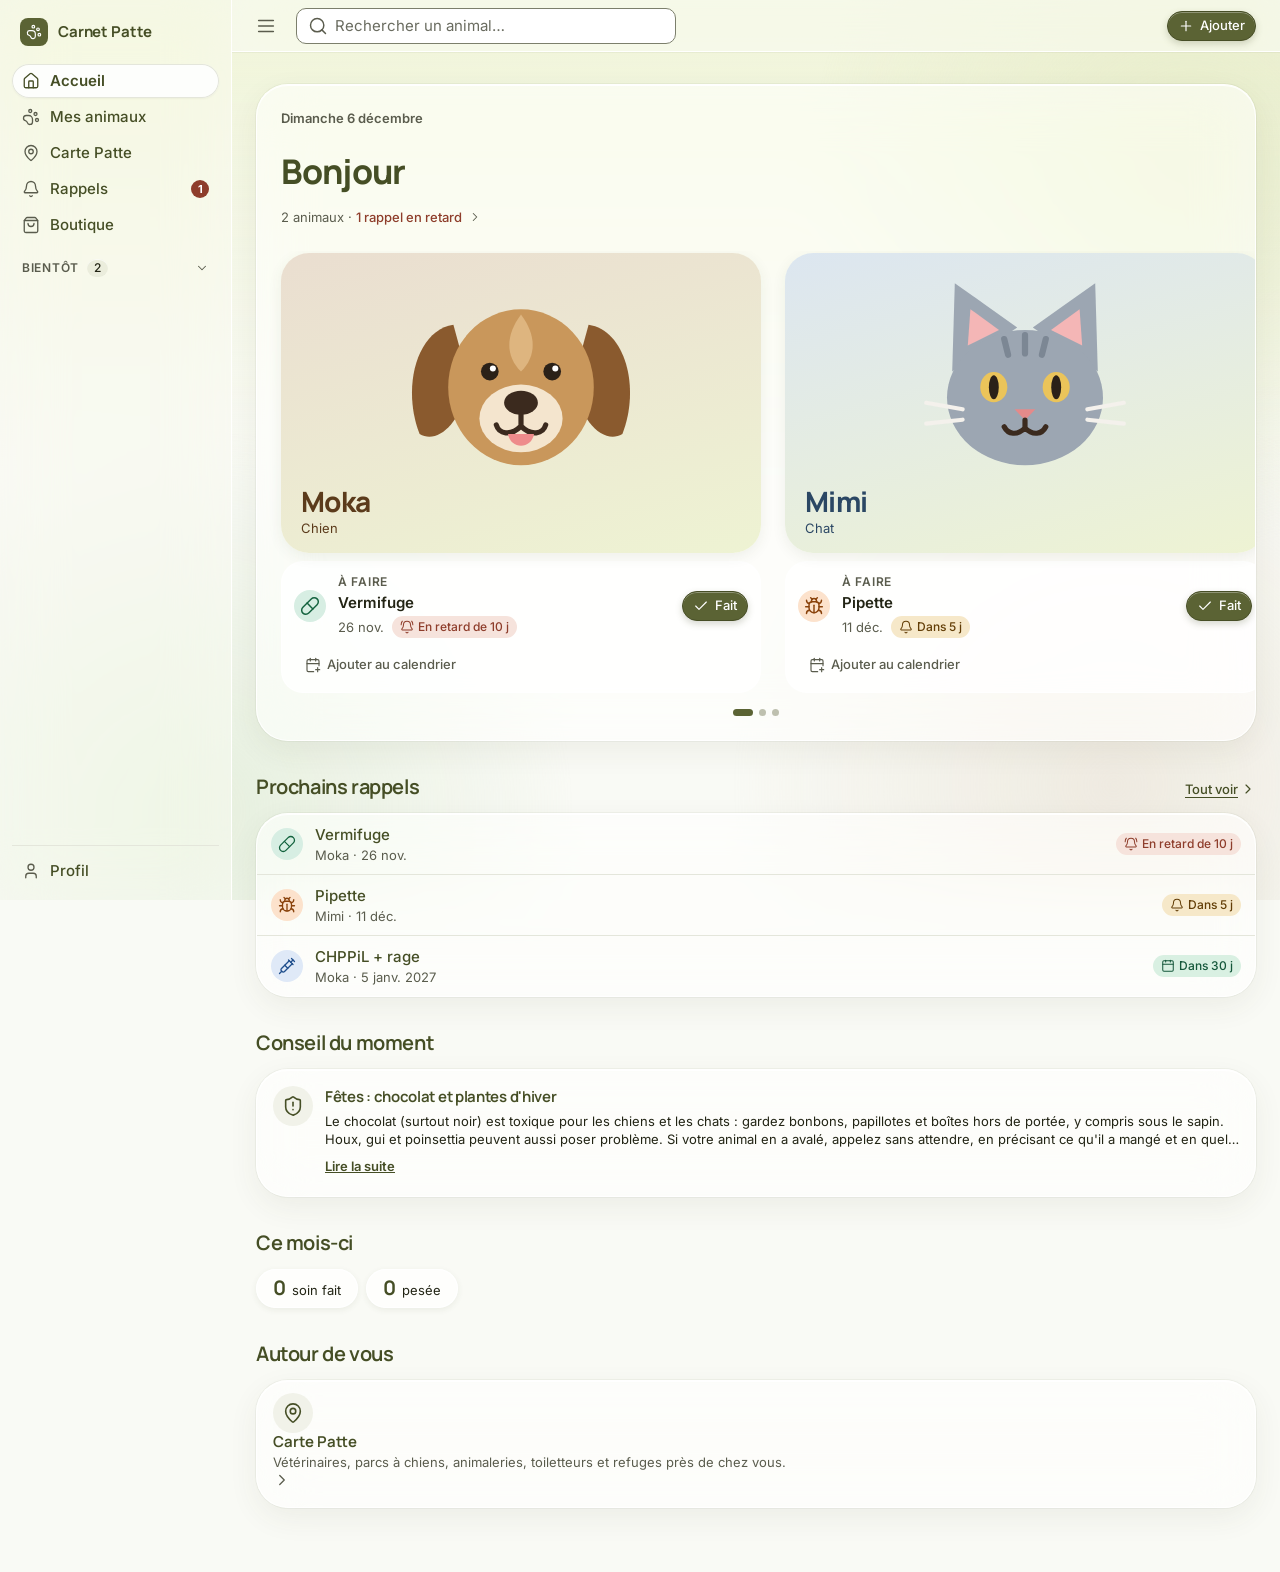
==== commit a6fcc24f: "Appli installable et hors ligne (PWA) + « Ajouter au calendrier » - Manifeste, icônes (dont apple-to" ====
--- a/index.html
+++ b/index.html
@@ -6,6 +6,25 @@
   <meta name="theme-color" content="#EEF3D3">
   <script>(function(){try{var L=localStorage,t=L.getItem('carnetpatte.theme'),r=document.documentElement;if(t==='perso'){var v=JSON.parse(L.getItem('carnetpatte.themePersoVars'));for(var k in v)r.style.setProperty(k,v[k]);r.dataset.theme='perso'}else if(t&&/^[a-z-]+$/.test(t))r.dataset.theme=t}catch(e){}})()</script>
   <title>Carnet Patte</title>
+  <link rel="manifest" href="manifest.webmanifest">
+  <link rel="apple-touch-icon" href="assets/icons/pwa/apple-touch-icon.png">
+  <meta name="mobile-web-app-capable" content="yes">
+  <meta name="apple-mobile-web-app-capable" content="yes">
+  <meta name="apple-mobile-web-app-title" content="Carnet Patte">
+  <!-- Barre d'état de l'iPhone : texte sombre sur fond clair (le fond suit la couleur du thème : js/theme.js met à jour theme-color) -->
+  <meta name="apple-mobile-web-app-status-bar-style" content="default">
+  <!-- Écran de démarrage de l'iPhone (un par taille d'écran ; assets/icons/pwa/, refaits par outils/generer-icones-pwa.mjs) -->
+  <link rel="apple-touch-startup-image" href="assets/icons/pwa/demarrage-1320x2868.png" media="(device-width: 440px) and (device-height: 956px) and (-webkit-device-pixel-ratio: 3) and (orientation: portrait)">
+  <link rel="apple-touch-startup-image" href="assets/icons/pwa/demarrage-1206x2622.png" media="(device-width: 402px) and (device-height: 874px) and (-webkit-device-pixel-ratio: 3) and (orientation: portrait)">
+  <link rel="apple-touch-startup-image" href="assets/icons/pwa/demarrage-1290x2796.png" media="(device-width: 430px) and (device-height: 932px) and (-webkit-device-pixel-ratio: 3) and (orientation: portrait)">
+  <link rel="apple-touch-startup-image" href="assets/icons/pwa/demarrage-1179x2556.png" media="(device-width: 393px) and (device-height: 852px) and (-webkit-device-pixel-ratio: 3) and (orientation: portrait)">
+  <link rel="apple-touch-startup-image" href="assets/icons/pwa/demarrage-1284x2778.png" media="(device-width: 428px) and (device-height: 926px) and (-webkit-device-pixel-ratio: 3) and (orientation: portrait)">
+  <link rel="apple-touch-startup-image" href="assets/icons/pwa/demarrage-1170x2532.png" media="(device-width: 390px) and (device-height: 844px) and (-webkit-device-pixel-ratio: 3) and (orientation: portrait)">
+  <link rel="apple-touch-startup-image" href="assets/icons/pwa/demarrage-1125x2436.png" media="(device-width: 375px) and (device-height: 812px) and (-webkit-device-pixel-ratio: 3) and (orientation: portrait)">
+  <link rel="apple-touch-startup-image" href="assets/icons/pwa/demarrage-1242x2688.png" media="(device-width: 414px) and (device-height: 896px) and (-webkit-device-pixel-ratio: 3) and (orientation: portrait)">
+  <link rel="apple-touch-startup-image" href="assets/icons/pwa/demarrage-828x1792.png" media="(device-width: 414px) and (device-height: 896px) and (-webkit-device-pixel-ratio: 2) and (orientation: portrait)">
+  <link rel="apple-touch-startup-image" href="assets/icons/pwa/demarrage-1242x2208.png" media="(device-width: 414px) and (device-height: 736px) and (-webkit-device-pixel-ratio: 3) and (orientation: portrait)">
+  <link rel="apple-touch-startup-image" href="assets/icons/pwa/demarrage-750x1334.png" media="(device-width: 375px) and (device-height: 667px) and (-webkit-device-pixel-ratio: 2) and (orientation: portrait)">
   <link rel="icon" href="data:image/svg+xml,%3Csvg%20xmlns='http://www.w3.org/2000/svg'%20viewBox='0%200%2024%2024'%20fill='none'%20stroke='%235B6334'%20stroke-width='1.75'%20stroke-linecap='round'%20stroke-linejoin='round'%3E%3Ccircle%20cx='11'%20cy='4'%20r='2'/%3E%3Ccircle%20cx='18'%20cy='8'%20r='2'/%3E%3Ccircle%20cx='20'%20cy='16'%20r='2'/%3E%3Cpath%20d='M9%2010a5%205%200%200%201%205%205v3.5a3.5%203.5%200%200%201-6.84%201.045Q6.52%2017.48%204.46%2016.84A3.5%203.5%200%200%201%205.5%2010Z'/%3E%3C/svg%3E">
 
   <link rel="stylesheet" href="css/tokens.css">
@@ -26,6 +45,7 @@
   <link rel="stylesheet" href="css/refonte.css">
   <!-- Thèmes de couleur (fichier généré) : en tout dernier, pour redéfinir les variables de couleur -->
   <link rel="stylesheet" href="css/themes.css">
+  <link rel="stylesheet" href="css/pwa.css">
 </head>
 <body>
   <button type="button" class="app-evitement" id="evitement">Aller au contenu</button>
--- a/css/pages.css
+++ b/css/pages.css
@@ -206,3 +206,10 @@
   .ac-actions[style*="--ac-nb:5"] .ac-action__rond { width: 56px; height: 56px; }
   .ac-actions[style*="--ac-nb:5"] .ac-action__texte { font-size: 12px; }
 }
+
+/* Ajouter au calendrier */
+.ac-afaire__cal { grid-column: 1 / -1; display: flex; justify-content: flex-start; }
+.rp-calendrier { display: grid; gap: var(--cp-espace-2); justify-items: start; margin-block: var(--cp-espace-3); }
+.rp-calendrier p { margin: 0; }
+.sn-calendrier-aide { margin: var(--cp-espace-3) 0 0; }
+.sn-carte__actions { flex-wrap: wrap; }
--- a/modules/carte/carte.css
+++ b/modules/carte/carte.css
@@ -146,3 +146,9 @@
 #ca-suggestion[hidden] { display: none; }
 .ca-suggestion { display: grid; gap: var(--cp-espace-2); justify-items: start; }
 .ca-suggestion .cp-alerte { width: 100%; }
+
+/* ----- Fiche ouverte : la carte se resserre pour que la carte ET le début de la fiche tiennent à l'écran ----- */
+#ca-zone.ca-zone--fiche .ca-carte { height: clamp(220px, 36vh, 360px); }
+
+.ca-hors-ligne { display: flex; align-items: center; gap: var(--cp-espace-2); margin: var(--cp-espace-2) 0 0; padding: var(--cp-espace-3) var(--cp-espace-4); border-radius: var(--cp-rayon-carte); background: var(--cp-surface-2, transparent); }
+.ca-hors-ligne[hidden] { display: none; }
--- a/css/pwa.css
+++ b/css/pwa.css
@@ -0,0 +1,17 @@
+/* Appli installable : bannière de mise à jour et aide « Installer sur votre iPhone » */
+
+.pwa-maj {
+  position: fixed; z-index: 120; left: var(--cp-espace-3); right: var(--cp-espace-3);
+  top: calc(env(safe-area-inset-top) + var(--cp-espace-3)); margin-inline: auto; max-width: 440px;
+  display: flex; align-items: center; gap: var(--cp-espace-2); flex-wrap: wrap;
+  padding: var(--cp-espace-2) var(--cp-espace-2) var(--cp-espace-2) var(--cp-espace-4);
+  border-radius: 999px; background: var(--cp-surface, #fff); color: var(--cp-texte);
+  border: 1px solid var(--cp-bordure); box-shadow: 0 8px 28px rgba(0, 0, 0, .18);
+}
+.pwa-maj__icone { display: inline-flex; color: var(--cp-foret-texte, var(--cp-texte)); }
+.pwa-maj__texte { flex: 1 1 auto; min-width: 0; font-weight: 600; font-size: var(--cp-taille-s); }
+
+.pwa-aide { display: grid; gap: var(--cp-espace-3); }
+.pwa-aide__illu { display: block; width: 100%; max-width: 320px; height: auto; margin-inline: auto; color: var(--cp-foret-texte, var(--cp-texte)); }
+.pwa-aide__etapes { margin: 0; padding-left: 1.4em; display: grid; gap: var(--cp-espace-2); }
+.pwa-aide p { margin: 0; }
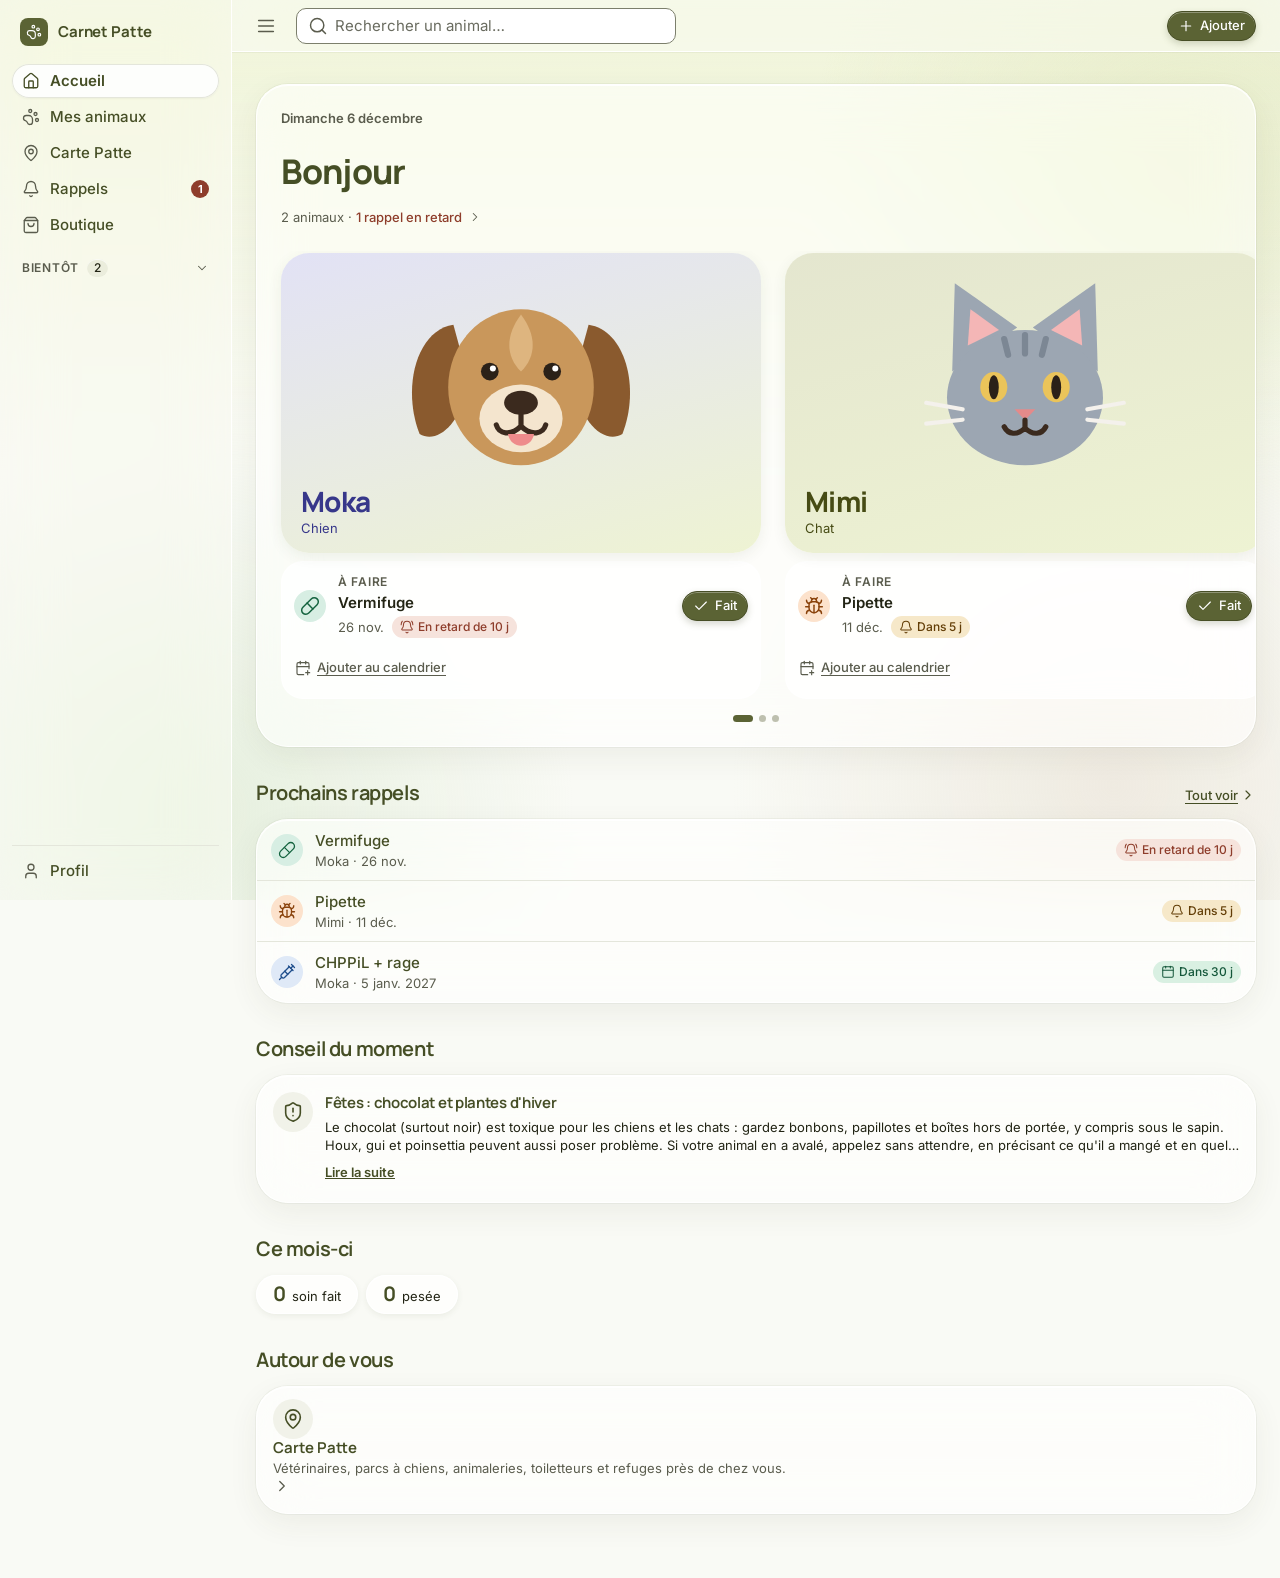
==== commit 1321b1db: "Mode sombre : Clair / Sombre / Automatique dans Profil, avec les 12 thèmes et la couleur personnalis" ====
--- a/index.html
+++ b/index.html
@@ -4,7 +4,7 @@
   <meta charset="utf-8">
   <meta name="viewport" content="width=device-width, initial-scale=1, viewport-fit=cover">
   <meta name="theme-color" content="#EEF3D3">
-  <script>(function(){try{var L=localStorage,t=L.getItem('carnetpatte.theme'),r=document.documentElement;if(t==='perso'){var v=JSON.parse(L.getItem('carnetpatte.themePersoVars'));for(var k in v)r.style.setProperty(k,v[k]);r.dataset.theme='perso'}else if(t&&/^[a-z-]+$/.test(t))r.dataset.theme=t}catch(e){}})()</script>
+  <script>(function(){try{var L=localStorage,r=document.documentElement,m=L.getItem('carnetpatte.mode'),d=m==='sombre'||(m==='auto'&&matchMedia('(prefers-color-scheme: dark)').matches),t=L.getItem('carnetpatte.theme');r.dataset.mode=d?'dark':'light';if(t==='perso'){var v=JSON.parse(L.getItem(d?'carnetpatte.themePersoVarsSombre':'carnetpatte.themePersoVars'));for(var k in v)r.style.setProperty(k,v[k]);r.dataset.theme='perso'}else if(t&&/^[a-z-]+$/.test(t))r.dataset.theme=t}catch(e){}})()</script>
   <title>Carnet Patte</title>
   <link rel="manifest" href="manifest.webmanifest">
   <link rel="apple-touch-icon" href="assets/icons/pwa/apple-touch-icon.png">
@@ -45,6 +45,9 @@
   <link rel="stylesheet" href="css/refonte.css">
   <!-- Thèmes de couleur (fichier généré) : en tout dernier, pour redéfinir les variables de couleur -->
   <link rel="stylesheet" href="css/themes.css">
+  <!-- Mode sombre : couleurs des 12 thèmes (fichier généré), puis les couleurs écrites en dur ailleurs -->
+  <link rel="stylesheet" href="css/themes-sombre.css">
+  <link rel="stylesheet" href="css/sombre.css">
   <link rel="stylesheet" href="css/pwa.css">
 </head>
 <body>
--- a/css/pages.css
+++ b/css/pages.css
@@ -207,9 +207,19 @@
   .ac-actions[style*="--ac-nb:5"] .ac-action__texte { font-size: 12px; }
 }
 
-/* Ajouter au calendrier */
-.ac-afaire__cal { grid-column: 1 / -1; display: flex; justify-content: flex-start; }
+/* Ajouter au calendrier : petit lien avec icône sous les boutons de la carte (jamais dans leur rangée) */
+.cal-lien { display: flex; justify-content: flex-start; min-width: 0; }
+.cal-lien .cp-btn { padding-inline: 0; min-height: 36px; height: auto; justify-content: flex-start; text-decoration: underline; text-underline-offset: 3px; white-space: normal; text-align: left; }
+.ac-afaire > .cal-lien, .rp-carte > .cal-lien, .sn-carte > .cal-lien { grid-column: 2 / -1; }
+.ac-afaire > .cal-lien { grid-column: 1 / -1; }
+.rp-carte > .cal-lien { grid-row: 3; }
 .rp-calendrier { display: grid; gap: var(--cp-espace-2); justify-items: start; margin-block: var(--cp-espace-3); }
 .rp-calendrier p { margin: 0; }
 .sn-calendrier-aide { margin: var(--cp-espace-3) 0 0; }
-.sn-carte__actions { flex-wrap: wrap; }
+
+/* Fiche d'un groupe : cinq onglets, ils ne s'écrasent plus (la rangée défile si l'écran est étroit) */
+.fi-onglets .cp-onglet { flex: 1 0 auto; }
+
+/* Profil : choix Clair / Sombre / Automatique */
+.pf-mode { display: grid; gap: var(--cp-espace-3); padding: var(--cp-espace-4); }
+.pf-mode__choix { display: flex; flex-wrap: wrap; gap: var(--cp-espace-2); border: 0; padding: 0; margin: 0; }
--- a/modules/animaux/animaux.css
+++ b/modules/animaux/animaux.css
@@ -312,3 +312,78 @@
 .ps-carte__poids { font-family: var(--cp-police-titre); font-weight: var(--cp-graisse-titre); font-size: var(--cp-taille-m); color: var(--cp-foret-texte); overflow-wrap: anywhere; }
 .ps-ligne-info { display: flex; align-items: center; gap: var(--cp-espace-2); font-size: var(--cp-taille-s); line-height: var(--cp-interligne-s); color: var(--cp-texte-doux); }
 .ps-ligne-info .ic { flex: none; width: 14px; height: 14px; }
+
+/* ---------- Documents (onglet de la fiche) ---------- */
+.dc { display: grid; gap: var(--cp-espace-4); }
+.dc-espace { margin: 0; }
+.dc-liste { list-style: none; margin: 0; padding: 0; display: grid; gap: var(--cp-espace-3); }
+.dc-carte { display: grid; grid-template-columns: 64px minmax(0, 1fr); gap: var(--cp-espace-3); align-items: start; padding: var(--cp-espace-3); }
+.dc-vignette { display: flex; align-items: center; justify-content: center; width: 64px; height: 64px; border-radius: var(--cp-rayon-champ); overflow: hidden; background: var(--cp-surface-2); color: var(--cp-foret-texte); }
+.dc-vignette__img { width: 100%; height: 100%; object-fit: cover; }
+.dc-vignette__pdf { display: grid; justify-items: center; font-size: var(--cp-taille-xs); line-height: 1; gap: 2px; }
+.dc-carte__corps { display: grid; gap: 4px; justify-items: start; min-width: 0; }
+.dc-carte__titre { overflow-wrap: anywhere; }
+.dc-carte__meta { color: var(--cp-texte-doux); font-size: var(--cp-taille-s); }
+.dc-carte__actions { grid-column: 2; display: flex; align-items: center; gap: var(--cp-espace-2); }
+.dc-carte__actions .cp-btn--secondaire.cp-btn--icone { background: transparent; border-color: transparent; color: var(--cp-texte-doux); }
+.dc-grande { display: block; max-width: 100%; max-height: 70dvh; margin-inline: auto; border-radius: var(--cp-rayon-champ); }
+.dc-form__actions { display: flex; gap: var(--cp-espace-3); justify-content: flex-end; flex-wrap: wrap; }
+.dn-taille { margin: 0; color: var(--cp-texte-doux); }
+
+/* ---------- Fiche de garde ---------- */
+.fi-garde { display: flex; align-items: center; gap: var(--cp-espace-3); flex-wrap: wrap; margin-block: var(--cp-espace-3); }
+.fi-garde .cp-doux { flex: 1 1 200px; min-width: 0; }
+.gd-form { display: grid; gap: var(--cp-espace-3); }
+.gd-section { padding: 0; }
+.gd-section__titre { display: flex; align-items: center; gap: var(--cp-espace-3); padding: var(--cp-espace-4); cursor: pointer; list-style: none; font-weight: 600; min-height: 48px; }
+.gd-section__titre::-webkit-details-marker { display: none; }
+.gd-section__icone { display: inline-flex; color: var(--cp-foret-texte); }
+.gd-section__nb { margin-left: auto; font-weight: 500; font-size: var(--cp-taille-s); color: var(--cp-texte-doux); }
+.gd-section__fleche { display: inline-flex; transition: transform var(--cp-duree-rapide, .15s); }
+.gd-section[open] .gd-section__fleche { transform: rotate(180deg); }
+.gd-section__titre:focus-visible { outline: 2px solid var(--cp-focus); outline-offset: -2px; border-radius: var(--cp-rayon-carte); }
+.gd-section__corps { display: grid; gap: var(--cp-espace-4); padding: 0 var(--cp-espace-4) var(--cp-espace-4); }
+.gd-statut { margin: 0; }
+.gd-actions { display: flex; gap: var(--cp-espace-3); flex-wrap: wrap; }
+.gd-feuille { display: grid; gap: var(--cp-espace-4); padding: var(--cp-espace-5); }
+.gd-feuille__tete { display: flex; align-items: center; gap: var(--cp-espace-4); }
+.gd-feuille__id { min-width: 0; }
+.gd-feuille__id h2 { margin: 0; overflow-wrap: anywhere; }
+.gd-feuille__id p { margin: 2px 0 0; }
+.gd-vaccins { display: flex; align-items: flex-start; gap: var(--cp-espace-2); margin: 0; padding: var(--cp-espace-3); border-radius: var(--cp-rayon-champ); background: var(--cp-surface-2); }
+.gd-vaccins--retard { background: var(--cp-terre-pale); }
+.gd-bloc h3 { margin: 0 0 var(--cp-espace-2); font-size: var(--cp-taille-m); color: var(--cp-foret-texte); }
+.gd-liste { margin: 0; display: grid; gap: var(--cp-espace-3); padding: 0; list-style: none; }
+.gd-liste dt { font-size: var(--cp-taille-s); font-weight: 600; color: var(--cp-texte-doux); }
+.gd-liste dd { margin: 0; overflow-wrap: anywhere; white-space: pre-line; }
+.gd-bloc--poison { padding-top: var(--cp-espace-3); border-top: 1px solid var(--cp-bordure); }
+.gd-bloc--poison p { margin: 0 0 var(--cp-espace-2); }
+.gd-poison li { display: grid; justify-items: start; gap: 2px; }
+.gd-feuille__pied, .gd-vide { margin: 0; }
+
+/* ---------- Ferme / basse-cour ---------- */
+.al-entete__actions { display: flex; gap: var(--cp-espace-3); flex-wrap: wrap; }
+.fe { display: grid; gap: var(--cp-espace-4); }
+.fe-saisie { display: grid; grid-template-columns: repeat(2, minmax(0, 1fr)); gap: var(--cp-espace-3); align-items: end; padding: var(--cp-espace-4); }
+.fe-saisie__actions { grid-column: 1 / -1; }
+.fe-moyenne { margin: 0; }
+.fe-graphique { padding: var(--cp-espace-4); overflow: hidden; }
+.fe-graphe { display: block; max-width: 100%; height: auto; }
+.fe-grille { stroke: var(--cp-bordure); stroke-width: 1; }
+.fe-axe { fill: var(--cp-texte-doux); font-size: 11px; font-family: var(--cp-police-texte); }
+.fe-barre { fill: var(--cp-foret); }
+.fe-vide { fill: var(--cp-bordure-forte, var(--cp-texte-doux)); }
+.fe-titre { margin: 0; font-size: var(--cp-taille-m); }
+.fe-liste { list-style: none; margin: 0; padding: 0; display: grid; gap: var(--cp-espace-2); }
+.fe-liste li { display: flex; align-items: center; justify-content: space-between; gap: var(--cp-espace-3); }
+.fe-stocks { list-style: none; margin: 0; padding: 0; display: grid; gap: var(--cp-espace-3); }
+.fe-stock { display: grid; gap: var(--cp-espace-3); padding: var(--cp-espace-4); }
+.fe-stock--alerte { border-color: var(--cp-attention-bord, var(--cp-bordure)); }
+.fe-stock__corps { display: grid; gap: 4px; justify-items: start; min-width: 0; }
+.fe-stock__nom { overflow-wrap: anywhere; }
+.fe-stock__meta { color: var(--cp-texte-doux); font-size: var(--cp-taille-s); }
+.fe-stock__actions { display: flex; align-items: center; gap: var(--cp-espace-2); }
+.fe-stock__actions .cp-btn--secondaire.cp-btn--icone { background: transparent; border-color: transparent; color: var(--cp-texte-doux); }
+.fe-form__actions { display: flex; gap: var(--cp-espace-3); justify-content: flex-end; flex-wrap: wrap; }
+.fe-alerte { display: flex; text-decoration: none; color: inherit; margin-block: var(--cp-espace-3); }
+.sn-suggestions { display: flex; flex-wrap: wrap; gap: var(--cp-espace-2); align-items: center; margin: 0; }
--- a/css/themes-sombre.css
+++ b/css/themes-sombre.css
@@ -0,0 +1,915 @@
+/* ===== Thèmes de couleur, MODE SOMBRE : FICHIER GÉNÉRÉ — ne pas modifier à la main =====
+   Source : outils/generer-themes.mjs (js/couleurs-sombre.js). Posé quand js/theme.js met <html data-mode="dark"> (choix Sombre, ou Automatique avec un iPhone en mode sombre).
+   Mêmes variables que css/themes.css ; les couleurs d'urgence, de types de soin et d'animaux ont leurs versions sombres (identiques dans tous les thèmes).
+   La couleur personnalisée est calculée dans le navigateur avec les mêmes formules.
+   Contraste texte/fond mesuré à la génération : au moins 4,5:1 pour chaque paire importante de chaque thème. */
+
+:root[data-mode="dark"] {
+  color-scheme: dark;
+  --cp-terre: #F4A896;
+  --cp-terre-pale: #4A2219;
+  --cp-terre-survol: #F8C2B5;
+  --cp-ambre: #F2C873;
+  --cp-ambre-pale: #46340F;
+  --cp-succes: #5CC08E;
+  --cp-succes-pale: #14382A;
+  --cp-succes-texte: #97E3BC;
+  --cp-type-vaccin-fond: #1E3558;
+  --cp-type-vaccin-texte: #A9CBF7;
+  --cp-type-vermifuge-fond: #15402C;
+  --cp-type-vermifuge-texte: #93DFB8;
+  --cp-type-antiparasitaire-fond: #4A2C12;
+  --cp-type-antiparasitaire-texte: #F7BE92;
+  --cp-type-veto-fond: #36274F;
+  --cp-type-veto-texte: #D0B8F4;
+  --cp-type-autre-fond: #2D3433;
+  --cp-type-autre-texte: #C9D1CE;
+  --cp-an-ardoise-fond: #22364A;
+  --cp-an-ardoise-texte: #B9D3EC;
+  --cp-an-ardoise-trait: #7FAEDB;
+  --cp-an-turquoise-fond: #12403F;
+  --cp-an-turquoise-texte: #A4E3DF;
+  --cp-an-turquoise-trait: #4FC1BB;
+  --cp-an-indigo-fond: #2B2B55;
+  --cp-an-indigo-texte: #C8C8F6;
+  --cp-an-indigo-trait: #9090EC;
+  --cp-an-magenta-fond: #4A1F3A;
+  --cp-an-magenta-texte: #F4C0E0;
+  --cp-an-magenta-trait: #E57FC0;
+  --cp-an-brun-fond: #3F2E1E;
+  --cp-an-brun-texte: #EBD3B8;
+  --cp-an-brun-trait: #CB9A60;
+  --cp-an-rose-fond: #4A2430;
+  --cp-an-rose-texte: #F7C3CE;
+  --cp-an-rose-trait: #EA8399;
+  --cp-an-olive-fond: #373A1A;
+  --cp-an-olive-texte: #D9DCA6;
+  --cp-an-olive-trait: #ABB157;
+  --cp-an-gris-fond: #2D353C;
+  --cp-an-gris-texte: #C9D3DB;
+  --cp-an-gris-trait: #96A8B6;
+}
+
+/* ----- Kaki (sombre) ----- */
+:root[data-mode="dark"], :root[data-mode="dark"][data-theme="kaki"] {
+  --cp-foret: #5B6334;
+  --cp-foret-texte: #D9DEB5;
+  --cp-sauge: #727656;
+  --cp-vert-clair: #3B3E28;
+  --cp-foret-survol: #4B5229;
+  --cp-foret-actif: #3C4220;
+  --cp-info: #D9DEB5;
+  --cp-info-pale: #3B3E28;
+  --cp-focus: #C8D095;
+  --cc-fond: #5B6334;
+  --cc-fond-survol: #4B5229;
+  --cc-bord: #474E26;
+  --cc-actif: #3C4220;
+  --cp-fond: #191A11;
+  --cp-carte: #25261A;
+  --cp-surface-2: #313324;
+  --cp-degrade: #2C2E19;
+  --cp-texte: #F2F3ED;
+  --cp-texte-doux: #C5C7B8;
+  --cp-placeholder: #ADAFA1;
+  --cp-bordure: #464937;
+  --cp-bordure-forte: #646751;
+  --cp-bordure-champ: #A0A38F;
+  --cp-fond-survol: #444733;
+  --cp-desactive-fond: #34352C;
+  --cp-desactive-texte: #A7A99E;
+  --cp-neutre-bouton: #363829;
+  --cp-neutre-survol: #444733;
+  --cp-neutre-actif: #50533C;
+  --cp-contour: #737660;
+  --cp-pilule: #333527;
+  --cp-champ-fond: rgba(43, 45, 31, 0.97);
+  --cp-ombre-rgb: 0, 0, 0;
+  --cp-ombre-s: 0 1px 2px rgba(0, 0, 0, .35);
+  --cp-ombre-m: 0 4px 14px rgba(0, 0, 0, .4);
+  --cp-ombre-l: 0 16px 40px rgba(0, 0, 0, .55);
+  --cp-verre-fond: rgba(37, 38, 26, 0.62);
+  --cp-verre-fond-fort: rgba(37, 38, 26, 0.82);
+  --cp-verre-bordure: rgba(255, 255, 255, .1);
+  --cp-verre-ombre: inset 0 1px 0 rgba(255, 255, 255, .08), 0 0 0 1px rgba(0, 0, 0, .25), 0 10px 30px rgba(0, 0, 0, .35);
+  --cp-verre-barre-haut: rgba(25, 26, 17, 0.7);
+  --cp-verre-barre-laterale: rgba(25, 26, 17, 0.6);
+  --cp-verre-barre-bas: rgba(25, 26, 17, 0.75);
+  --cp-verre-fenetre: rgba(37, 38, 26, 0.9);
+  --cp-verre-menu: rgba(37, 38, 26, 0.97);
+  --cp-sauge-verre: rgba(114, 118, 86, 0.24);
+  --cp-sauge-verre-fort: rgba(114, 118, 86, 0.4);
+  --cp-sauge-verre-bord: rgba(255, 255, 255, .12);
+  --cp-sauge-verre-ombre: inset 0 1px 0 rgba(255, 255, 255, .08);
+  --cp-nav-fond: rgba(91, 99, 52, 0.93);
+  --cp-nav-actif: #1B1C12;
+  --cp-voile: rgba(0, 0, 0, .6);
+  --cp-bulle-1: rgba(68, 73, 34, 0.6);
+  --cp-bulle-2: rgba(45, 63, 33, 0.55);
+  --cp-bulle-3: rgba(67, 55, 35, 0.55);
+}
+@supports not ((backdrop-filter: blur(1px)) or (-webkit-backdrop-filter: blur(1px))) {
+  :root[data-mode="dark"], :root[data-mode="dark"][data-theme="kaki"] {
+    --cp-verre-fond: #25261A;
+    --cp-verre-fond-fort: #25261A;
+    --cp-sauge-verre: #3B3E28;
+    --cp-sauge-verre-fort: #575A3F;
+    --cp-verre-barre-haut: #191A11;
+    --cp-verre-barre-laterale: #313324;
+    --cp-verre-barre-bas: #191A11;
+    --cp-verre-fenetre: #25261A;
+    --cp-verre-menu: #25261A;
+  }
+}
+
+/* ----- Bleu ciel (sombre) ----- */
+:root[data-mode="dark"][data-theme="bleu-ciel"] {
+  --cp-foret: #2672A1;
+  --cp-foret-texte: #A4D2EF;
+  --cp-sauge: #466D86;
+  --cp-vert-clair: #203746;
+  --cp-foret-survol: #226691;
+  --cp-foret-actif: #1E5A80;
+  --cp-info: #A4D2EF;
+  --cp-info-pale: #203746;
+  --cp-focus: #7DBFE8;
+  --cc-fond: #2672A1;
+  --cc-fond-survol: #226691;
+  --cc-bord: #206088;
+  --cc-actif: #1E5A80;
+  --cp-fond: #11171A;
+  --cp-carte: #1A2126;
+  --cp-surface-2: #242D33;
+  --cp-degrade: #142734;
+  --cp-texte: #EDF0F3;
+  --cp-texte-doux: #B8C1C7;
+  --cp-placeholder: #A1AAAF;
+  --cp-bordure: #374249;
+  --cp-bordure-forte: #515E67;
+  --cp-bordure-champ: #8F9BA3;
+  --cp-fond-survol: #333F47;
+  --cp-desactive-fond: #2C3235;
+  --cp-desactive-texte: #9EA4A9;
+  --cp-neutre-bouton: #293238;
+  --cp-neutre-survol: #333F47;
+  --cp-neutre-actif: #3C4A53;
+  --cp-contour: #606E76;
+  --cp-pilule: #273035;
+  --cp-champ-fond: rgba(31, 40, 45, 0.97);
+  --cp-ombre-rgb: 0, 0, 0;
+  --cp-ombre-s: 0 1px 2px rgba(0, 0, 0, .35);
+  --cp-ombre-m: 0 4px 14px rgba(0, 0, 0, .4);
+  --cp-ombre-l: 0 16px 40px rgba(0, 0, 0, .55);
+  --cp-verre-fond: rgba(26, 33, 38, 0.62);
+  --cp-verre-fond-fort: rgba(26, 33, 38, 0.82);
+  --cp-verre-bordure: rgba(255, 255, 255, .1);
+  --cp-verre-ombre: inset 0 1px 0 rgba(255, 255, 255, .08), 0 0 0 1px rgba(0, 0, 0, .25), 0 10px 30px rgba(0, 0, 0, .35);
+  --cp-verre-barre-haut: rgba(17, 23, 26, 0.7);
+  --cp-verre-barre-laterale: rgba(17, 23, 26, 0.6);
+  --cp-verre-barre-bas: rgba(17, 23, 26, 0.75);
+  --cp-verre-fenetre: rgba(26, 33, 38, 0.9);
+  --cp-verre-menu: rgba(26, 33, 38, 0.97);
+  --cp-sauge-verre: rgba(70, 109, 134, 0.24);
+  --cp-sauge-verre-fort: rgba(70, 109, 134, 0.4);
+  --cp-sauge-verre-bord: rgba(255, 255, 255, .12);
+  --cp-sauge-verre-ombre: inset 0 1px 0 rgba(255, 255, 255, .08);
+  --cp-nav-fond: rgba(38, 114, 161, 0.93);
+  --cp-nav-actif: #12181C;
+  --cp-voile: rgba(0, 0, 0, .6);
+  --cp-bulle-1: rgba(27, 60, 80, 0.6);
+  --cp-bulle-2: rgba(29, 35, 68, 0.55);
+  --cp-bulle-3: rgba(33, 69, 65, 0.55);
+}
+@supports not ((backdrop-filter: blur(1px)) or (-webkit-backdrop-filter: blur(1px))) {
+  :root[data-mode="dark"][data-theme="bleu-ciel"] {
+    --cp-verre-fond: #1A2126;
+    --cp-verre-fond-fort: #1A2126;
+    --cp-sauge-verre: #203746;
+    --cp-sauge-verre-fort: #335266;
+    --cp-verre-barre-haut: #11171A;
+    --cp-verre-barre-laterale: #242D33;
+    --cp-verre-barre-bas: #11171A;
+    --cp-verre-fenetre: #1A2126;
+    --cp-verre-menu: #1A2126;
+  }
+}
+
+/* ----- Sauge (sombre) ----- */
+:root[data-mode="dark"][data-theme="sauge"] {
+  --cp-foret: #487558;
+  --cp-foret-texte: #B8DBC5;
+  --cp-sauge: #5A7263;
+  --cp-vert-clair: #2A3C31;
+  --cp-foret-survol: #40684F;
+  --cp-foret-actif: #385C45;
+  --cp-info: #B8DBC5;
+  --cp-info-pale: #2A3C31;
+  --cp-focus: #9ACBAC;
+  --cc-fond: #487558;
+  --cc-fond-survol: #40684F;
+  --cc-bord: #3C624A;
+  --cc-actif: #385C45;
+  --cp-fond: #111A14;
+  --cp-carte: #1A261E;
+  --cp-surface-2: #243329;
+  --cp-degrade: #1B2C21;
+  --cp-texte: #EDF3EF;
+  --cp-texte-doux: #B8C7BD;
+  --cp-placeholder: #A1AFA6;
+  --cp-bordure: #37493D;
+  --cp-bordure-forte: #516759;
+  --cp-bordure-champ: #8FA396;
+  --cp-fond-survol: #33473B;
+  --cp-desactive-fond: #2C352F;
+  --cp-desactive-texte: #9EA9A2;
+  --cp-neutre-bouton: #29382E;
+  --cp-neutre-survol: #33473B;
+  --cp-neutre-actif: #3C5344;
+  --cp-contour: #607668;
+  --cp-pilule: #27352C;
+  --cp-champ-fond: rgba(31, 45, 36, 0.97);
+  --cp-ombre-rgb: 0, 0, 0;
+  --cp-ombre-s: 0 1px 2px rgba(0, 0, 0, .35);
+  --cp-ombre-m: 0 4px 14px rgba(0, 0, 0, .4);
+  --cp-ombre-l: 0 16px 40px rgba(0, 0, 0, .55);
+  --cp-verre-fond: rgba(26, 38, 30, 0.62);
+  --cp-verre-fond-fort: rgba(26, 38, 30, 0.82);
+  --cp-verre-bordure: rgba(255, 255, 255, .1);
+  --cp-verre-ombre: inset 0 1px 0 rgba(255, 255, 255, .08), 0 0 0 1px rgba(0, 0, 0, .25), 0 10px 30px rgba(0, 0, 0, .35);
+  --cp-verre-barre-haut: rgba(17, 26, 20, 0.7);
+  --cp-verre-barre-laterale: rgba(17, 26, 20, 0.6);
+  --cp-verre-barre-bas: rgba(17, 26, 20, 0.75);
+  --cp-verre-fenetre: rgba(26, 38, 30, 0.9);
+  --cp-verre-menu: rgba(26, 38, 30, 0.97);
+  --cp-sauge-verre: rgba(90, 114, 99, 0.24);
+  --cp-sauge-verre-fort: rgba(90, 114, 99, 0.4);
+  --cp-sauge-verre-bord: rgba(255, 255, 255, .12);
+  --cp-sauge-verre-ombre: inset 0 1px 0 rgba(255, 255, 255, .08);
+  --cp-nav-fond: rgba(72, 117, 88, 0.93);
+  --cp-nav-actif: #121C16;
+  --cp-voile: rgba(0, 0, 0, .6);
+  --cp-bulle-1: rgba(37, 70, 49, 0.6);
+  --cp-bulle-2: rgba(37, 60, 56, 0.55);
+  --cp-bulle-3: rgba(42, 63, 39, 0.55);
+}
+@supports not ((backdrop-filter: blur(1px)) or (-webkit-backdrop-filter: blur(1px))) {
+  :root[data-mode="dark"][data-theme="sauge"] {
+    --cp-verre-fond: #1A261E;
+    --cp-verre-fond-fort: #1A261E;
+    --cp-sauge-verre: #2A3C31;
+    --cp-sauge-verre-fort: #42574A;
+    --cp-verre-barre-haut: #111A14;
+    --cp-verre-barre-laterale: #243329;
+    --cp-verre-barre-bas: #111A14;
+    --cp-verre-fenetre: #1A261E;
+    --cp-verre-menu: #1A261E;
+  }
+}
+
+/* ----- Terracotta (sombre) ----- */
+:root[data-mode="dark"][data-theme="terracotta"] {
+  --cp-foret: #9F5A32;
+  --cp-foret-texte: #EAC1A9;
+  --cp-sauge: #815F4B;
+  --cp-vert-clair: #432F23;
+  --cp-foret-survol: #8F512D;
+  --cp-foret-actif: #804828;
+  --cp-info: #EAC1A9;
+  --cp-info-pale: #432F23;
+  --cp-focus: #E0A685;
+  --cc-fond: #9F5A32;
+  --cc-fond-survol: #8F512D;
+  --cc-bord: #884D2B;
+  --cc-actif: #804828;
+  --cp-fond: #1A1411;
+  --cp-carte: #261E1A;
+  --cp-surface-2: #332924;
+  --cp-degrade: #341F14;
+  --cp-texte: #F3EFED;
+  --cp-texte-doux: #C7BDB8;
+  --cp-placeholder: #AFA6A1;
+  --cp-bordure: #493D37;
+  --cp-bordure-forte: #675951;
+  --cp-bordure-champ: #A3968F;
+  --cp-fond-survol: #473B33;
+  --cp-desactive-fond: #352F2C;
+  --cp-desactive-texte: #A9A29E;
+  --cp-neutre-bouton: #382E29;
+  --cp-neutre-survol: #473B33;
+  --cp-neutre-actif: #53443C;
+  --cp-contour: #766860;
+  --cp-pilule: #352C27;
+  --cp-champ-fond: rgba(45, 36, 31, 0.97);
+  --cp-ombre-rgb: 0, 0, 0;
+  --cp-ombre-s: 0 1px 2px rgba(0, 0, 0, .35);
+  --cp-ombre-m: 0 4px 14px rgba(0, 0, 0, .4);
+  --cp-ombre-l: 0 16px 40px rgba(0, 0, 0, .55);
+  --cp-verre-fond: rgba(38, 30, 26, 0.62);
+  --cp-verre-fond-fort: rgba(38, 30, 26, 0.82);
+  --cp-verre-bordure: rgba(255, 255, 255, .1);
+  --cp-verre-ombre: inset 0 1px 0 rgba(255, 255, 255, .08), 0 0 0 1px rgba(0, 0, 0, .25), 0 10px 30px rgba(0, 0, 0, .35);
+  --cp-verre-barre-haut: rgba(26, 20, 17, 0.7);
+  --cp-verre-barre-laterale: rgba(26, 20, 17, 0.6);
+  --cp-verre-barre-bas: rgba(26, 20, 17, 0.75);
+  --cp-verre-fenetre: rgba(38, 30, 26, 0.9);
+  --cp-verre-menu: rgba(38, 30, 26, 0.97);
+  --cp-sauge-verre: rgba(129, 95, 75, 0.24);
+  --cp-sauge-verre-fort: rgba(129, 95, 75, 0.4);
+  --cp-sauge-verre-bord: rgba(255, 255, 255, .12);
+  --cp-sauge-verre-ombre: inset 0 1px 0 rgba(255, 255, 255, .08);
+  --cp-nav-fond: rgba(159, 90, 50, 0.93);
+  --cp-nav-actif: #1C1612;
+  --cp-voile: rgba(0, 0, 0, .6);
+  --cp-bulle-1: rgba(80, 46, 27, 0.6);
+  --cp-bulle-2: rgba(68, 61, 29, 0.55);
+  --cp-bulle-3: rgba(69, 33, 38, 0.55);
+}
+@supports not ((backdrop-filter: blur(1px)) or (-webkit-backdrop-filter: blur(1px))) {
+  :root[data-mode="dark"][data-theme="terracotta"] {
+    --cp-verre-fond: #261E1A;
+    --cp-verre-fond-fort: #261E1A;
+    --cp-sauge-verre: #432F23;
+    --cp-sauge-verre-fort: #624737;
+    --cp-verre-barre-haut: #1A1411;
+    --cp-verre-barre-laterale: #332924;
+    --cp-verre-barre-bas: #1A1411;
+    --cp-verre-fenetre: #261E1A;
+    --cp-verre-menu: #261E1A;
+  }
+}
+
+/* ----- Lavande (sombre) ----- */
+:root[data-mode="dark"][data-theme="lavande"] {
+  --cp-foret: #674F92;
+  --cp-foret-texte: #C4B5DE;
+  --cp-sauge: #625775;
+  --cp-vert-clair: #30283E;
+  --cp-foret-survol: #5E4785;
+  --cp-foret-actif: #544077;
+  --cp-info: #C4B5DE;
+  --cp-info-pale: #30283E;
+  --cp-focus: #AB95D0;
+  --cc-fond: #674F92;
+  --cc-fond-survol: #5E4785;
+  --cc-bord: #59447E;
+  --cc-actif: #544077;
+  --cp-fond: #14111A;
+  --cp-carte: #1E1A26;
+  --cp-surface-2: #292433;
+  --cp-degrade: #21192E;
+  --cp-texte: #EFEDF3;
+  --cp-texte-doux: #BDB8C7;
+  --cp-placeholder: #A6A1AF;
+  --cp-bordure: #3D3749;
+  --cp-bordure-forte: #595167;
+  --cp-bordure-champ: #968FA3;
+  --cp-fond-survol: #3B3347;
+  --cp-desactive-fond: #2F2C35;
+  --cp-desactive-texte: #A29EA9;
+  --cp-neutre-bouton: #2E2938;
+  --cp-neutre-survol: #3B3347;
+  --cp-neutre-actif: #443C53;
+  --cp-contour: #686076;
+  --cp-pilule: #2C2735;
+  --cp-champ-fond: rgba(36, 31, 45, 0.97);
+  --cp-ombre-rgb: 0, 0, 0;
+  --cp-ombre-s: 0 1px 2px rgba(0, 0, 0, .35);
+  --cp-ombre-m: 0 4px 14px rgba(0, 0, 0, .4);
+  --cp-ombre-l: 0 16px 40px rgba(0, 0, 0, .55);
+  --cp-verre-fond: rgba(30, 26, 38, 0.62);
+  --cp-verre-fond-fort: rgba(30, 26, 38, 0.82);
+  --cp-verre-bordure: rgba(255, 255, 255, .1);
+  --cp-verre-ombre: inset 0 1px 0 rgba(255, 255, 255, .08), 0 0 0 1px rgba(0, 0, 0, .25), 0 10px 30px rgba(0, 0, 0, .35);
+  --cp-verre-barre-haut: rgba(20, 17, 26, 0.7);
+  --cp-verre-barre-laterale: rgba(20, 17, 26, 0.6);
+  --cp-verre-barre-bas: rgba(20, 17, 26, 0.75);
+  --cp-verre-fenetre: rgba(30, 26, 38, 0.9);
+  --cp-verre-menu: rgba(30, 26, 38, 0.97);
+  --cp-sauge-verre: rgba(98, 87, 117, 0.24);
+  --cp-sauge-verre-fort: rgba(98, 87, 117, 0.4);
+  --cp-sauge-verre-bord: rgba(255, 255, 255, .12);
+  --cp-sauge-verre-ombre: inset 0 1px 0 rgba(255, 255, 255, .08);
+  --cp-nav-fond: rgba(103, 79, 146, 0.93);
+  --cp-nav-actif: #16121C;
+  --cp-voile: rgba(0, 0, 0, .6);
+  --cp-bulle-1: rgba(48, 34, 73, 0.6);
+  --cp-bulle-2: rgba(58, 34, 63, 0.55);
+  --cp-bulle-3: rgba(36, 40, 66, 0.55);
+}
+@supports not ((backdrop-filter: blur(1px)) or (-webkit-backdrop-filter: blur(1px))) {
+  :root[data-mode="dark"][data-theme="lavande"] {
+    --cp-verre-fond: #1E1A26;
+    --cp-verre-fond-fort: #1E1A26;
+    --cp-sauge-verre: #30283E;
+    --cp-sauge-verre-fort: #49405A;
+    --cp-verre-barre-haut: #14111A;
+    --cp-verre-barre-laterale: #292433;
+    --cp-verre-barre-bas: #14111A;
+    --cp-verre-fenetre: #1E1A26;
+    --cp-verre-menu: #1E1A26;
+  }
+}
+
+/* ----- Sable (sombre) ----- */
+:root[data-mode="dark"][data-theme="sable"] {
+  --cp-foret: #866739;
+  --cp-foret-texte: #E3CFB0;
+  --cp-sauge: #7A6A52;
+  --cp-vert-clair: #403626;
+  --cp-foret-survol: #785C33;
+  --cp-foret-actif: #69512D;
+  --cp-info: #E3CFB0;
+  --cp-info-pale: #403626;
+  --cp-focus: #D7BA8E;
+  --cc-fond: #866739;
+  --cc-fond-survol: #785C33;
+  --cc-bord: #705730;
+  --cc-actif: #69512D;
+  --cp-fond: #1A1711;
+  --cp-carte: #26211A;
+  --cp-surface-2: #332D24;
+  --cp-degrade: #312616;
+  --cp-texte: #F3F0ED;
+  --cp-texte-doux: #C7C1B8;
+  --cp-placeholder: #AFAAA1;
+  --cp-bordure: #494237;
+  --cp-bordure-forte: #675E51;
+  --cp-bordure-champ: #A39B8F;
+  --cp-fond-survol: #473F33;
+  --cp-desactive-fond: #35312C;
+  --cp-desactive-texte: #A9A49E;
+  --cp-neutre-bouton: #383229;
+  --cp-neutre-survol: #473F33;
+  --cp-neutre-actif: #534A3C;
+  --cp-contour: #766D60;
+  --cp-pilule: #352F27;
+  --cp-champ-fond: rgba(45, 40, 31, 0.97);
+  --cp-ombre-rgb: 0, 0, 0;
+  --cp-ombre-s: 0 1px 2px rgba(0, 0, 0, .35);
+  --cp-ombre-m: 0 4px 14px rgba(0, 0, 0, .4);
+  --cp-ombre-l: 0 16px 40px rgba(0, 0, 0, .55);
+  --cp-verre-fond: rgba(38, 33, 26, 0.62);
+  --cp-verre-fond-fort: rgba(38, 33, 26, 0.82);
+  --cp-verre-bordure: rgba(255, 255, 255, .1);
+  --cp-verre-ombre: inset 0 1px 0 rgba(255, 255, 255, .08), 0 0 0 1px rgba(0, 0, 0, .25), 0 10px 30px rgba(0, 0, 0, .35);
+  --cp-verre-barre-haut: rgba(26, 23, 17, 0.7);
+  --cp-verre-barre-laterale: rgba(26, 23, 17, 0.6);
+  --cp-verre-barre-bas: rgba(26, 23, 17, 0.75);
+  --cp-verre-fenetre: rgba(38, 33, 26, 0.9);
+  --cp-verre-menu: rgba(38, 33, 26, 0.97);
+  --cp-sauge-verre: rgba(122, 106, 82, 0.24);
+  --cp-sauge-verre-fort: rgba(122, 106, 82, 0.4);
+  --cp-sauge-verre-bord: rgba(255, 255, 255, .12);
+  --cp-sauge-verre-ombre: inset 0 1px 0 rgba(255, 255, 255, .08);
+  --cp-nav-fond: rgba(134, 103, 57, 0.93);
+  --cp-nav-actif: #1C1812;
+  --cp-voile: rgba(0, 0, 0, .6);
+  --cp-bulle-1: rgba(78, 58, 29, 0.6);
+  --cp-bulle-2: rgba(65, 68, 29, 0.55);
+  --cp-bulle-3: rgba(69, 36, 33, 0.55);
+}
+@supports not ((backdrop-filter: blur(1px)) or (-webkit-backdrop-filter: blur(1px))) {
+  :root[data-mode="dark"][data-theme="sable"] {
+    --cp-verre-fond: #26211A;
+    --cp-verre-fond-fort: #26211A;
+    --cp-sauge-verre: #403626;
+    --cp-sauge-verre-fort: #5D503C;
+    --cp-verre-barre-haut: #1A1711;
+    --cp-verre-barre-laterale: #332D24;
+    --cp-verre-barre-bas: #1A1711;
+    --cp-verre-fenetre: #26211A;
+    --cp-verre-menu: #26211A;
+  }
+}
+
+/* ----- Rose poudré (sombre) ----- */
+:root[data-mode="dark"][data-theme="rose-poudre"] {
+  --cp-foret: #9D435A;
+  --cp-foret-texte: #E3B0BD;
+  --cp-sauge: #7A525C;
+  --cp-vert-clair: #40262C;
+  --cp-foret-survol: #8F3D52;
+  --cp-foret-actif: #813749;
+  --cp-info: #E3B0BD;
+  --cp-info-pale: #40262C;
+  --cp-focus: #D78EA0;
+  --cc-fond: #9D435A;
+  --cc-fond-survol: #8F3D52;
+  --cc-bord: #883A4E;
+  --cc-actif: #813749;
+  --cp-fond: #1A1113;
+  --cp-carte: #261A1D;
+  --cp-surface-2: #332427;
+  --cp-degrade: #31161D;
+  --cp-texte: #F3EDEE;
+  --cp-texte-doux: #C7B8BB;
+  --cp-placeholder: #AFA1A5;
+  --cp-bordure: #49373B;
+  --cp-bordure-forte: #675156;
+  --cp-bordure-champ: #A38F94;
+  --cp-fond-survol: #473338;
+  --cp-desactive-fond: #352C2E;
+  --cp-desactive-texte: #A99EA0;
+  --cp-neutre-bouton: #38292D;
+  --cp-neutre-survol: #473338;
+  --cp-neutre-actif: #533C42;
+  --cp-contour: #766066;
+  --cp-pilule: #35272A;
+  --cp-champ-fond: rgba(45, 31, 35, 0.97);
+  --cp-ombre-rgb: 0, 0, 0;
+  --cp-ombre-s: 0 1px 2px rgba(0, 0, 0, .35);
+  --cp-ombre-m: 0 4px 14px rgba(0, 0, 0, .4);
+  --cp-ombre-l: 0 16px 40px rgba(0, 0, 0, .55);
+  --cp-verre-fond: rgba(38, 26, 29, 0.62);
+  --cp-verre-fond-fort: rgba(38, 26, 29, 0.82);
+  --cp-verre-bordure: rgba(255, 255, 255, .1);
+  --cp-verre-ombre: inset 0 1px 0 rgba(255, 255, 255, .08), 0 0 0 1px rgba(0, 0, 0, .25), 0 10px 30px rgba(0, 0, 0, .35);
+  --cp-verre-barre-haut: rgba(26, 17, 19, 0.7);
+  --cp-verre-barre-laterale: rgba(26, 17, 19, 0.6);
+  --cp-verre-barre-bas: rgba(26, 17, 19, 0.75);
+  --cp-verre-fenetre: rgba(38, 26, 29, 0.9);
+  --cp-verre-menu: rgba(38, 26, 29, 0.97);
+  --cp-sauge-verre: rgba(122, 82, 92, 0.24);
+  --cp-sauge-verre-fort: rgba(122, 82, 92, 0.4);
+  --cp-sauge-verre-bord: rgba(255, 255, 255, .12);
+  --cp-sauge-verre-ombre: inset 0 1px 0 rgba(255, 255, 255, .08);
+  --cp-nav-fond: rgba(157, 67, 90, 0.93);
+  --cp-nav-actif: #1C1214;
+  --cp-voile: rgba(0, 0, 0, .6);
+  --cp-bulle-1: rgba(78, 29, 41, 0.6);
+  --cp-bulle-2: rgba(68, 37, 29, 0.55);
+  --cp-bulle-3: rgba(69, 33, 60, 0.55);
+}
+@supports not ((backdrop-filter: blur(1px)) or (-webkit-backdrop-filter: blur(1px))) {
+  :root[data-mode="dark"][data-theme="rose-poudre"] {
+    --cp-verre-fond: #261A1D;
+    --cp-verre-fond-fort: #261A1D;
+    --cp-sauge-verre: #40262C;
+    --cp-sauge-verre-fort: #5D3C44;
+    --cp-verre-barre-haut: #1A1113;
+    --cp-verre-barre-laterale: #332427;
+    --cp-verre-barre-bas: #1A1113;
+    --cp-verre-fenetre: #261A1D;
+    --cp-verre-menu: #261A1D;
+  }
+}
+
+/* ----- Corail (sombre) ----- */
+:root[data-mode="dark"][data-theme="corail"] {
+  --cp-foret: #B63D2B;
+  --cp-foret-texte: #EFAEA4;
+  --cp-sauge: #864F46;
+  --cp-vert-clair: #462520;
+  --cp-foret-survol: #A53827;
+  --cp-foret-actif: #953223;
+  --cp-info: #EFAEA4;
+  --cp-info-pale: #462520;
+  --cp-focus: #E88B7D;
+  --cc-fond: #B63D2B;
+  --cc-fond-survol: #A53827;
+  --cc-bord: #9D3525;
+  --cc-actif: #953223;
+  --cp-fond: #1A1211;
+  --cp-carte: #261B1A;
+  --cp-surface-2: #332624;
+  --cp-degrade: #341814;
+  --cp-texte: #F3EDED;
+  --cp-texte-doux: #C7BAB8;
+  --cp-placeholder: #AFA3A1;
+  --cp-bordure: #493937;
+  --cp-bordure-forte: #675451;
+  --cp-bordure-champ: #A3928F;
+  --cp-fond-survol: #473633;
+  --cp-desactive-fond: #352D2C;
+  --cp-desactive-texte: #A99F9E;
+  --cp-neutre-bouton: #382B29;
+  --cp-neutre-survol: #473633;
+  --cp-neutre-actif: #533F3C;
+  --cp-contour: #766360;
+  --cp-pilule: #352927;
+  --cp-champ-fond: rgba(45, 33, 31, 0.97);
+  --cp-ombre-rgb: 0, 0, 0;
+  --cp-ombre-s: 0 1px 2px rgba(0, 0, 0, .35);
+  --cp-ombre-m: 0 4px 14px rgba(0, 0, 0, .4);
+  --cp-ombre-l: 0 16px 40px rgba(0, 0, 0, .55);
+  --cp-verre-fond: rgba(38, 27, 26, 0.62);
+  --cp-verre-fond-fort: rgba(38, 27, 26, 0.82);
+  --cp-verre-bordure: rgba(255, 255, 255, .1);
+  --cp-verre-ombre: inset 0 1px 0 rgba(255, 255, 255, .08), 0 0 0 1px rgba(0, 0, 0, .25), 0 10px 30px rgba(0, 0, 0, .35);
+  --cp-verre-barre-haut: rgba(26, 18, 17, 0.7);
+  --cp-verre-barre-laterale: rgba(26, 18, 17, 0.6);
+  --cp-verre-barre-bas: rgba(26, 18, 17, 0.75);
+  --cp-verre-fenetre: rgba(38, 27, 26, 0.9);
+  --cp-verre-menu: rgba(38, 27, 26, 0.97);
+  --cp-sauge-verre: rgba(134, 79, 70, 0.24);
+  --cp-sauge-verre-fort: rgba(134, 79, 70, 0.4);
+  --cp-sauge-verre-bord: rgba(255, 255, 255, .12);
+  --cp-sauge-verre-ombre: inset 0 1px 0 rgba(255, 255, 255, .08);
+  --cp-nav-fond: rgba(182, 61, 43, 0.93);
+  --cp-nav-actif: #1C1312;
+  --cp-voile: rgba(0, 0, 0, .6);
+  --cp-bulle-1: rgba(80, 34, 27, 0.6);
+  --cp-bulle-2: rgba(68, 52, 29, 0.55);
+  --cp-bulle-3: rgba(69, 33, 46, 0.55);
+}
+@supports not ((backdrop-filter: blur(1px)) or (-webkit-backdrop-filter: blur(1px))) {
+  :root[data-mode="dark"][data-theme="corail"] {
+    --cp-verre-fond: #261B1A;
+    --cp-verre-fond-fort: #261B1A;
+    --cp-sauge-verre: #462520;
+    --cp-sauge-verre-fort: #663A33;
+    --cp-verre-barre-haut: #1A1211;
+    --cp-verre-barre-laterale: #332624;
+    --cp-verre-barre-bas: #1A1211;
+    --cp-verre-fenetre: #261B1A;
+    --cp-verre-menu: #261B1A;
+  }
+}
+
+/* ----- Menthe (sombre) ----- */
+:root[data-mode="dark"][data-theme="menthe"] {
+  --cp-foret: #32795F;
+  --cp-foret-texte: #AFE4D1;
+  --cp-sauge: #517B6C;
+  --cp-vert-clair: #254137;
+  --cp-foret-survol: #2C6B54;
+  --cp-foret-actif: #265C48;
+  --cp-info: #AFE4D1;
+  --cp-info-pale: #254137;
+  --cp-focus: #8CD9BD;
+  --cc-fond: #32795F;
+  --cc-fond-survol: #2C6B54;
+  --cc-bord: #29644E;
+  --cc-actif: #265C48;
+  --cp-fond: #111A17;
+  --cp-carte: #1A2622;
+  --cp-surface-2: #24332D;
+  --cp-degrade: #163227;
+  --cp-texte: #EDF3F1;
+  --cp-texte-doux: #B8C7C1;
+  --cp-placeholder: #A1AFAA;
+  --cp-bordure: #374942;
+  --cp-bordure-forte: #51675F;
+  --cp-bordure-champ: #8FA39C;
+  --cp-fond-survol: #334740;
+  --cp-desactive-fond: #2C3532;
+  --cp-desactive-texte: #9EA9A5;
+  --cp-neutre-bouton: #293833;
+  --cp-neutre-survol: #334740;
+  --cp-neutre-actif: #3C534A;
+  --cp-contour: #60766E;
+  --cp-pilule: #273530;
+  --cp-champ-fond: rgba(31, 45, 40, 0.97);
+  --cp-ombre-rgb: 0, 0, 0;
+  --cp-ombre-s: 0 1px 2px rgba(0, 0, 0, .35);
+  --cp-ombre-m: 0 4px 14px rgba(0, 0, 0, .4);
+  --cp-ombre-l: 0 16px 40px rgba(0, 0, 0, .55);
+  --cp-verre-fond: rgba(26, 38, 34, 0.62);
+  --cp-verre-fond-fort: rgba(26, 38, 34, 0.82);
+  --cp-verre-bordure: rgba(255, 255, 255, .1);
+  --cp-verre-ombre: inset 0 1px 0 rgba(255, 255, 255, .08), 0 0 0 1px rgba(0, 0, 0, .25), 0 10px 30px rgba(0, 0, 0, .35);
+  --cp-verre-barre-haut: rgba(17, 26, 23, 0.7);
+  --cp-verre-barre-laterale: rgba(17, 26, 23, 0.6);
+  --cp-verre-barre-bas: rgba(17, 26, 23, 0.75);
+  --cp-verre-fenetre: rgba(26, 38, 34, 0.9);
+  --cp-verre-menu: rgba(26, 38, 34, 0.97);
+  --cp-sauge-verre: rgba(81, 123, 108, 0.24);
+  --cp-sauge-verre-fort: rgba(81, 123, 108, 0.4);
+  --cp-sauge-verre-bord: rgba(255, 255, 255, .12);
+  --cp-sauge-verre-ombre: inset 0 1px 0 rgba(255, 255, 255, .08);
+  --cp-nav-fond: rgba(50, 121, 95, 0.93);
+  --cp-nav-actif: #121C18;
+  --cp-voile: rgba(0, 0, 0, .6);
+  --cp-bulle-1: rgba(28, 79, 60, 0.6);
+  --cp-bulle-2: rgba(29, 64, 68, 0.55);
+  --cp-bulle-3: rgba(33, 69, 38, 0.55);
+}
+@supports not ((backdrop-filter: blur(1px)) or (-webkit-backdrop-filter: blur(1px))) {
+  :root[data-mode="dark"][data-theme="menthe"] {
+    --cp-verre-fond: #1A2622;
+    --cp-verre-fond-fort: #1A2622;
+    --cp-sauge-verre: #254137;
+    --cp-sauge-verre-fort: #3B5E52;
+    --cp-verre-barre-haut: #111A17;
+    --cp-verre-barre-laterale: #24332D;
+    --cp-verre-barre-bas: #111A17;
+    --cp-verre-fenetre: #1A2622;
+    --cp-verre-menu: #1A2622;
+  }
+}
+
+/* ----- Turquoise (sombre) ----- */
+:root[data-mode="dark"][data-theme="turquoise"] {
+  --cp-foret: #1C7878;
+  --cp-foret-texte: #A4EFEF;
+  --cp-sauge: #468686;
+  --cp-vert-clair: #204646;
+  --cp-foret-survol: #186767;
+  --cp-foret-actif: #145757;
+  --cp-info: #A4EFEF;
+  --cp-info-pale: #204646;
+  --cp-focus: #7DE8E8;
+  --cc-fond: #1C7878;
+  --cc-fond-survol: #186767;
+  --cc-bord: #165F5F;
+  --cc-actif: #145757;
+  --cp-fond: #111A1A;
+  --cp-carte: #1A2626;
+  --cp-surface-2: #243333;
+  --cp-degrade: #143434;
+  --cp-texte: #EDF3F3;
+  --cp-texte-doux: #B8C7C7;
+  --cp-placeholder: #A1AFAF;
+  --cp-bordure: #374949;
+  --cp-bordure-forte: #516767;
+  --cp-bordure-champ: #8FA3A3;
+  --cp-fond-survol: #334747;
+  --cp-desactive-fond: #2C3535;
+  --cp-desactive-texte: #9EA9A9;
+  --cp-neutre-bouton: #293838;
+  --cp-neutre-survol: #334747;
+  --cp-neutre-actif: #3C5353;
+  --cp-contour: #607676;
+  --cp-pilule: #273535;
+  --cp-champ-fond: rgba(31, 45, 45, 0.97);
+  --cp-ombre-rgb: 0, 0, 0;
+  --cp-ombre-s: 0 1px 2px rgba(0, 0, 0, .35);
+  --cp-ombre-m: 0 4px 14px rgba(0, 0, 0, .4);
+  --cp-ombre-l: 0 16px 40px rgba(0, 0, 0, .55);
+  --cp-verre-fond: rgba(26, 38, 38, 0.62);
+  --cp-verre-fond-fort: rgba(26, 38, 38, 0.82);
+  --cp-verre-bordure: rgba(255, 255, 255, .1);
+  --cp-verre-ombre: inset 0 1px 0 rgba(255, 255, 255, .08), 0 0 0 1px rgba(0, 0, 0, .25), 0 10px 30px rgba(0, 0, 0, .35);
+  --cp-verre-barre-haut: rgba(17, 26, 26, 0.7);
+  --cp-verre-barre-laterale: rgba(17, 26, 26, 0.6);
+  --cp-verre-barre-bas: rgba(17, 26, 26, 0.75);
+  --cp-verre-fenetre: rgba(26, 38, 38, 0.9);
+  --cp-verre-menu: rgba(26, 38, 38, 0.97);
+  --cp-sauge-verre: rgba(70, 134, 134, 0.24);
+  --cp-sauge-verre-fort: rgba(70, 134, 134, 0.4);
+  --cp-sauge-verre-bord: rgba(255, 255, 255, .12);
+  --cp-sauge-verre-ombre: inset 0 1px 0 rgba(255, 255, 255, .08);
+  --cp-nav-fond: rgba(28, 120, 120, 0.93);
+  --cp-nav-actif: #121C1C;
+  --cp-voile: rgba(0, 0, 0, .6);
+  --cp-bulle-1: rgba(27, 80, 80, 0.6);
+  --cp-bulle-2: rgba(29, 50, 68, 0.55);
+  --cp-bulle-3: rgba(33, 69, 51, 0.55);
+}
+@supports not ((backdrop-filter: blur(1px)) or (-webkit-backdrop-filter: blur(1px))) {
+  :root[data-mode="dark"][data-theme="turquoise"] {
+    --cp-verre-fond: #1A2626;
+    --cp-verre-fond-fort: #1A2626;
+    --cp-sauge-verre: #204646;
+    --cp-sauge-verre-fort: #336666;
+    --cp-verre-barre-haut: #111A1A;
+    --cp-verre-barre-laterale: #243333;
+    --cp-verre-barre-bas: #111A1A;
+    --cp-verre-fenetre: #1A2626;
+    --cp-verre-menu: #1A2626;
+  }
+}
+
+/* ----- Bleu nuit (sombre) ----- */
+:root[data-mode="dark"][data-theme="bleu-nuit"] {
+  --cp-foret: #3A50A6;
+  --cp-foret-texte: #ABB7E7;
+  --cp-sauge: #4E577E;
+  --cp-vert-clair: #242A42;
+  --cp-foret-survol: #354997;
+  --cp-foret-actif: #304188;
+  --cp-info: #ABB7E7;
+  --cp-info-pale: #242A42;
+  --cp-focus: #8899DD;
+  --cc-fond: #3A50A6;
+  --cc-fond-survol: #354997;
+  --cc-bord: #32458F;
+  --cc-actif: #304188;
+  --cp-fond: #11131A;
+  --cp-carte: #1A1C26;
+  --cp-surface-2: #242733;
+  --cp-degrade: #141A33;
+  --cp-texte: #EDEEF3;
+  --cp-texte-doux: #B8BBC7;
+  --cp-placeholder: #A1A4AF;
+  --cp-bordure: #373A49;
+  --cp-bordure-forte: #515567;
+  --cp-bordure-champ: #8F93A3;
+  --cp-fond-survol: #333747;
+  --cp-desactive-fond: #2C2E35;
+  --cp-desactive-texte: #9EA0A9;
+  --cp-neutre-bouton: #292C38;
+  --cp-neutre-survol: #333747;
+  --cp-neutre-actif: #3C4153;
+  --cp-contour: #606576;
+  --cp-pilule: #272935;
+  --cp-champ-fond: rgba(31, 34, 45, 0.97);
+  --cp-ombre-rgb: 0, 0, 0;
+  --cp-ombre-s: 0 1px 2px rgba(0, 0, 0, .35);
+  --cp-ombre-m: 0 4px 14px rgba(0, 0, 0, .4);
+  --cp-ombre-l: 0 16px 40px rgba(0, 0, 0, .55);
+  --cp-verre-fond: rgba(26, 28, 38, 0.62);
+  --cp-verre-fond-fort: rgba(26, 28, 38, 0.82);
+  --cp-verre-bordure: rgba(255, 255, 255, .1);
+  --cp-verre-ombre: inset 0 1px 0 rgba(255, 255, 255, .08), 0 0 0 1px rgba(0, 0, 0, .25), 0 10px 30px rgba(0, 0, 0, .35);
+  --cp-verre-barre-haut: rgba(17, 19, 26, 0.7);
+  --cp-verre-barre-laterale: rgba(17, 19, 26, 0.6);
+  --cp-verre-barre-bas: rgba(17, 19, 26, 0.75);
+  --cp-verre-fenetre: rgba(26, 28, 38, 0.9);
+  --cp-verre-menu: rgba(26, 28, 38, 0.97);
+  --cp-sauge-verre: rgba(78, 87, 126, 0.24);
+  --cp-sauge-verre-fort: rgba(78, 87, 126, 0.4);
+  --cp-sauge-verre-bord: rgba(255, 255, 255, .12);
+  --cp-sauge-verre-ombre: inset 0 1px 0 rgba(255, 255, 255, .08);
+  --cp-nav-fond: rgba(58, 80, 166, 0.93);
+  --cp-nav-actif: #12141C;
+  --cp-voile: rgba(0, 0, 0, .6);
+  --cp-bulle-1: rgba(27, 37, 80, 0.6);
+  --cp-bulle-2: rgba(39, 29, 68, 0.55);
+  --cp-bulle-3: rgba(33, 58, 69, 0.55);
+}
+@supports not ((backdrop-filter: blur(1px)) or (-webkit-backdrop-filter: blur(1px))) {
+  :root[data-mode="dark"][data-theme="bleu-nuit"] {
+    --cp-verre-fond: #1A1C26;
+    --cp-verre-fond-fort: #1A1C26;
+    --cp-sauge-verre: #242A42;
+    --cp-sauge-verre-fort: #394160;
+    --cp-verre-barre-haut: #11131A;
+    --cp-verre-barre-laterale: #242733;
+    --cp-verre-barre-bas: #11131A;
+    --cp-verre-fenetre: #1A1C26;
+    --cp-verre-menu: #1A1C26;
+  }
+}
+
+/* ----- Moutarde (sombre) ----- */
+:root[data-mode="dark"][data-theme="moutarde"] {
+  --cp-foret: #866816;
+  --cp-foret-texte: #F4DD9F;
+  --cp-sauge: #8B7741;
+  --cp-vert-clair: #473D1F;
+  --cp-foret-survol: #745A13;
+  --cp-foret-actif: #634D10;
+  --cp-info: #F4DD9F;
+  --cp-info-pale: #473D1F;
+  --cp-focus: #F0CF75;
+  --cc-fond: #866816;
+  --cc-fond-survol: #745A13;
+  --cc-bord: #6B5311;
+  --cc-actif: #634D10;
+  --cp-fond: #1A1811;
+  --cp-carte: #26231A;
+  --cp-surface-2: #332F24;
+  --cp-degrade: #342B14;
+  --cp-texte: #F3F1ED;
+  --cp-texte-doux: #C7C3B8;
+  --cp-placeholder: #AFACA1;
+  --cp-bordure: #494437;
+  --cp-bordure-forte: #676151;
+  --cp-bordure-champ: #A39E8F;
+  --cp-fond-survol: #474233;
+  --cp-desactive-fond: #35332C;
+  --cp-desactive-texte: #A9A69E;
+  --cp-neutre-bouton: #383429;
+  --cp-neutre-survol: #474233;
+  --cp-neutre-actif: #534D3C;
+  --cp-contour: #767060;
+  --cp-pilule: #353127;
+  --cp-champ-fond: rgba(45, 41, 31, 0.97);
+  --cp-ombre-rgb: 0, 0, 0;
+  --cp-ombre-s: 0 1px 2px rgba(0, 0, 0, .35);
+  --cp-ombre-m: 0 4px 14px rgba(0, 0, 0, .4);
+  --cp-ombre-l: 0 16px 40px rgba(0, 0, 0, .55);
+  --cp-verre-fond: rgba(38, 35, 26, 0.62);
+  --cp-verre-fond-fort: rgba(38, 35, 26, 0.82);
+  --cp-verre-bordure: rgba(255, 255, 255, .1);
+  --cp-verre-ombre: inset 0 1px 0 rgba(255, 255, 255, .08), 0 0 0 1px rgba(0, 0, 0, .25), 0 10px 30px rgba(0, 0, 0, .35);
+  --cp-verre-barre-haut: rgba(26, 24, 17, 0.7);
+  --cp-verre-barre-laterale: rgba(26, 24, 17, 0.6);
+  --cp-verre-barre-bas: rgba(26, 24, 17, 0.75);
+  --cp-verre-fenetre: rgba(38, 35, 26, 0.9);
+  --cp-verre-menu: rgba(38, 35, 26, 0.97);
+  --cp-sauge-verre: rgba(139, 119, 65, 0.24);
+  --cp-sauge-verre-fort: rgba(139, 119, 65, 0.4);
+  --cp-sauge-verre-bord: rgba(255, 255, 255, .12);
+  --cp-sauge-verre-ombre: inset 0 1px 0 rgba(255, 255, 255, .08);
+  --cp-nav-fond: rgba(134, 104, 22, 0.93);
+  --cp-nav-actif: #1C1912;
+  --cp-voile: rgba(0, 0, 0, .6);
+  --cp-bulle-1: rgba(80, 66, 27, 0.6);
+  --cp-bulle-2: rgba(60, 68, 29, 0.55);
+  --cp-bulle-3: rgba(69, 41, 33, 0.55);
+}
+@supports not ((backdrop-filter: blur(1px)) or (-webkit-backdrop-filter: blur(1px))) {
+  :root[data-mode="dark"][data-theme="moutarde"] {
+    --cp-verre-fond: #26231A;
+    --cp-verre-fond-fort: #26231A;
+    --cp-sauge-verre: #473D1F;
+    --cp-sauge-verre-fort: #695A30;
+    --cp-verre-barre-haut: #1A1811;
+    --cp-verre-barre-laterale: #332F24;
+    --cp-verre-barre-bas: #1A1811;
+    --cp-verre-fenetre: #26231A;
+    --cp-verre-menu: #26231A;
+  }
+}
--- a/css/sombre.css
+++ b/css/sombre.css
@@ -0,0 +1,51 @@
+/* ===== Mode sombre : couleurs écrites « en dur » ailleurs (blanc translucide, filets clairs…) =====
+   Les variables de couleur sombres viennent de css/themes-sombre.css (généré) ; ce fichier ne traite que ce qui n'est PAS une variable.
+   Chargé en dernier. Tout est sous :root[data-mode="dark"] : rien ne change en mode clair.
+   Le verre (flou + transparence) est gardé : les variables --cp-verre-* sont simplement sombres. */
+
+:root[data-mode="dark"] { background-color: var(--cp-fond); }
+
+/* Cartes de l'Accueil : verre sombre au lieu de blanc translucide */
+:root[data-mode="dark"] .ac-afaire,
+:root[data-mode="dark"] .ac-story,
+:root[data-mode="dark"] .ac-pastille { background: var(--cp-verre-fond-fort); border-color: var(--cp-verre-bordure); }
+@media (max-width: 599px) {
+  :root[data-mode="dark"] .cp-carte.cp-carte-animal { background: var(--cp-verre-fond-fort); }
+}
+
+/* Boutons secondaires et pastilles de filtre : reflet discret au lieu du filet blanc */
+:root[data-mode="dark"] .cp-btn--secondaire { background: rgba(255, 255, 255, .06); box-shadow: inset 0 1px 0 rgba(255, 255, 255, .08), 0 2px 5px rgba(0, 0, 0, .3); }
+:root[data-mode="dark"] .cp-filtre:not([aria-pressed="true"]):not(:disabled),
+:root[data-mode="dark"] .rp-statuts .cp-choix__option span,
+:root[data-mode="dark"] .tx-tel { box-shadow: inset 0 1px 0 rgba(255, 255, 255, .08), 0 2px 5px rgba(0, 0, 0, .3); }
+:root[data-mode="dark"] .cp-btn--danger { background: #B0402B; color: #FFFFFF; border-color: #7D2A1B; box-shadow: inset 0 1px 0 rgba(255, 255, 255, .18), 0 3px 7px rgba(0, 0, 0, .35); }
+:root[data-mode="dark"] .cp-btn--danger:is(:hover, .is-survol):not(:disabled) { background: #9A3624; }
+:root[data-mode="dark"] .cp-btn--danger:active:not(:disabled) { background: #842D1D; }
+
+/* Fenêtres et menu : même verre, reflet sombre */
+:root[data-mode="dark"] .cp-modale,
+:root[data-mode="dark"] .app-menu { box-shadow: inset 0 1px 0 rgba(255, 255, 255, .08), 0 24px 60px rgba(0, 0, 0, .6); }
+
+/* Dégradé qui fond les boutons collés en bas d'un formulaire */
+:root[data-mode="dark"] .al-form__actions,
+:root[data-mode="dark"] .sn-form__actions,
+:root[data-mode="dark"] .rf-actions { background: linear-gradient(to bottom, rgba(0, 0, 0, 0), var(--cp-carte) 28%); }
+
+/* Champs en erreur, flèche des listes déroulantes (dessinée en kaki sur fond clair) */
+:root[data-mode="dark"] .cp-input[aria-invalid="true"],
+:root[data-mode="dark"] .cp-select[aria-invalid="true"],
+:root[data-mode="dark"] .cp-textarea[aria-invalid="true"] { background: #3A211C; }
+:root[data-mode="dark"] .cp-select { background-image: url("data:image/svg+xml,%3Csvg xmlns='http://www.w3.org/2000/svg' width='20' height='20' viewBox='0 0 24 24' fill='none' stroke='%23D5DBB4' stroke-width='1.75' stroke-linecap='round' stroke-linejoin='round'%3E%3Cpath d='m6 9 6 6 6-6'/%3E%3C/svg%3E"); }
+
+/* Filets colorés des alertes et des bandeaux */
+:root[data-mode="dark"] .cp-alerte--succes, :root[data-mode="dark"] .tx-bandeau--ok { border-color: #2F5A45; }
+:root[data-mode="dark"] .cp-alerte--info { border-color: var(--cp-bordure-forte); }
+:root[data-mode="dark"] .cp-alerte--attention, :root[data-mode="dark"] .tx-bandeau--prudence, :root[data-mode="dark"] .bq-mention { border-color: #6B5320; }
+:root[data-mode="dark"] .cp-alerte--erreur, :root[data-mode="dark"] .tx-bandeau--toxique { border-color: #6E3326; }
+
+/* Carte : le fond de carte (tuiles OpenStreetMap) reste clair et lisible ; seule la lumière est un peu adoucie pour ne pas éblouir */
+:root[data-mode="dark"] .leaflet-tile-pane { filter: brightness(.86) contrast(1.05); }
+:root[data-mode="dark"] .leaflet-container { background: #2A2F2B; }
+
+/* Photos et vignettes : un fin liseré pour qu'elles se détachent du fond sombre */
+:root[data-mode="dark"] .dc-vignette__img, :root[data-mode="dark"] .dc-grande { outline: 1px solid rgba(255, 255, 255, .12); }
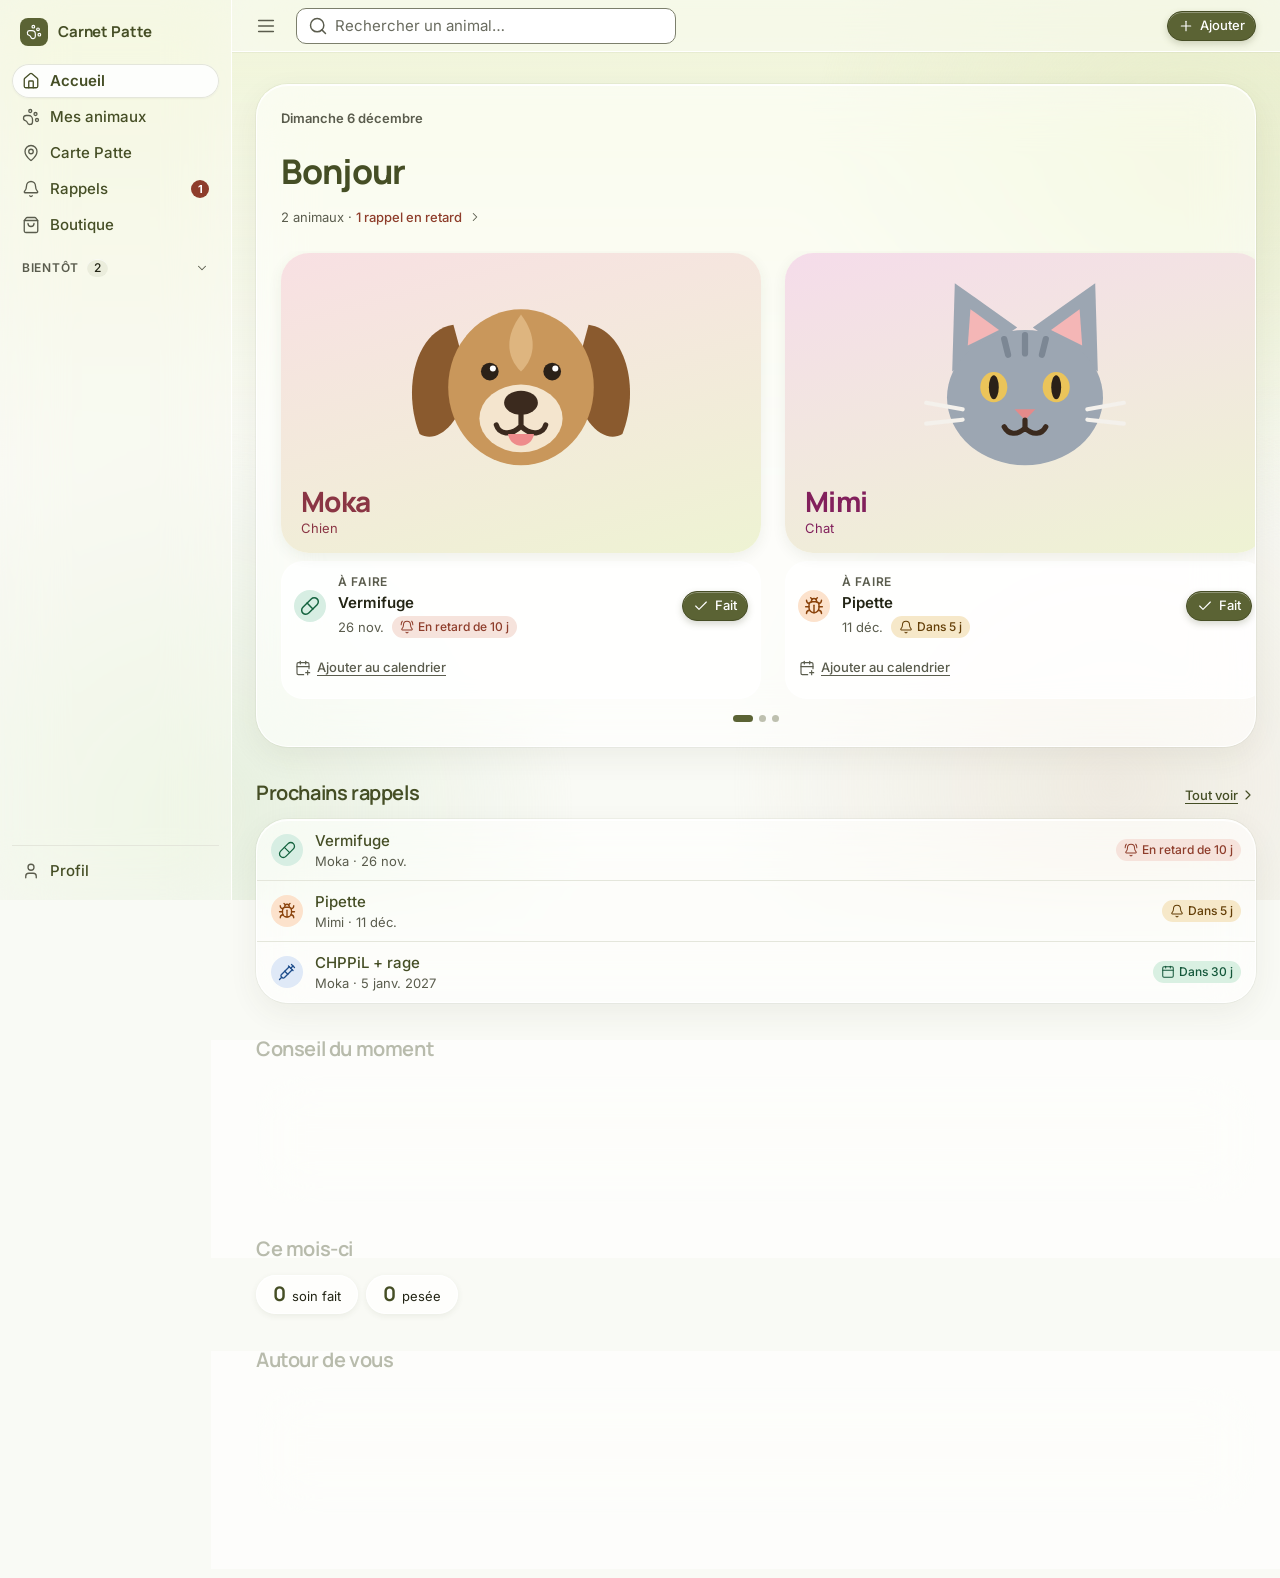
==== commit 00bddff5: "Retouches du lot 3-4-5-6 après test iPhone - Onglets d'un groupe : libellés espacés, rangée qui défi" ====
--- a/index.html
+++ b/index.html
@@ -4,7 +4,7 @@
   <meta charset="utf-8">
   <meta name="viewport" content="width=device-width, initial-scale=1, viewport-fit=cover">
   <meta name="theme-color" content="#EEF3D3">
-  <script>(function(){try{var L=localStorage,r=document.documentElement,m=L.getItem('carnetpatte.mode'),d=m==='sombre'||(m==='auto'&&matchMedia('(prefers-color-scheme: dark)').matches),t=L.getItem('carnetpatte.theme');r.dataset.mode=d?'dark':'light';if(t==='perso'){var v=JSON.parse(L.getItem(d?'carnetpatte.themePersoVarsSombre':'carnetpatte.themePersoVars'));for(var k in v)r.style.setProperty(k,v[k]);r.dataset.theme='perso'}else if(t&&/^[a-z-]+$/.test(t))r.dataset.theme=t}catch(e){}})()</script>
+  <script>(function(){try{var L=localStorage,r=document.documentElement,m=L.getItem('carnetpatte.mode'),d=m==='sombre'||((m==='auto'||!m)&&matchMedia('(prefers-color-scheme: dark)').matches),t=L.getItem('carnetpatte.theme');r.dataset.mode=d?'dark':'light';if(t==='perso'){var v=JSON.parse(L.getItem(d?'carnetpatte.themePersoVarsSombre':'carnetpatte.themePersoVars'));for(var k in v)r.style.setProperty(k,v[k]);r.dataset.theme='perso'}else if(t&&/^[a-z-]+$/.test(t))r.dataset.theme=t}catch(e){}})()</script>
   <title>Carnet Patte</title>
   <link rel="manifest" href="manifest.webmanifest">
   <link rel="apple-touch-icon" href="assets/icons/pwa/apple-touch-icon.png">
--- a/modules/animaux/animaux.css
+++ b/modules/animaux/animaux.css
@@ -387,3 +387,14 @@
 .fe-form__actions { display: flex; gap: var(--cp-espace-3); justify-content: flex-end; flex-wrap: wrap; }
 .fe-alerte { display: flex; text-decoration: none; color: inherit; margin-block: var(--cp-espace-3); }
 .sn-suggestions { display: flex; flex-wrap: wrap; gap: var(--cp-espace-2); align-items: center; margin: 0; }
+
+
+/* Onglets de la fiche sur téléphone : de l'air entre les libellés ; si cinq onglets (groupe) ne tiennent pas, la rangée défile proprement */
+@media (max-width: 599px) {
+  .fi-onglets .cp-onglets { overflow-x: auto; gap: var(--cp-espace-1); scroll-snap-type: x proximity; }
+  .fi-onglets .cp-onglet { flex: 1 0 auto; min-width: max-content; padding-inline: var(--cp-espace-3); scroll-snap-align: center; }
+}
+
+/* Aperçu des thèmes dans Profil, en sombre : contour visible, case cochée visible, nom lisible */
+:root[data-mode="dark"] .pf-theme__carte { border-color: var(--cp-bordure-forte); }
+:root[data-mode="dark"] .pf-theme input:checked + .pf-theme__carte { border-color: var(--cp-texte); box-shadow: 0 0 0 2px var(--pastille), var(--cp-ombre-s); }
--- a/css/themes-sombre.css
+++ b/css/themes-sombre.css
@@ -53,863 +53,875 @@
 /* ----- Kaki (sombre) ----- */
 :root[data-mode="dark"], :root[data-mode="dark"][data-theme="kaki"] {
   --cp-foret: #5B6334;
-  --cp-foret-texte: #D9DEB5;
+  --cp-foret-texte: #DBE0B8;
   --cp-sauge: #727656;
-  --cp-vert-clair: #3B3E28;
+  --cp-vert-clair: #494D33;
   --cp-foret-survol: #4B5229;
   --cp-foret-actif: #3C4220;
-  --cp-info: #D9DEB5;
-  --cp-info-pale: #3B3E28;
-  --cp-focus: #C8D095;
+  --cp-info: #DBE0B8;
+  --cp-info-pale: #494D33;
+  --cp-focus: #CCD39C;
   --cc-fond: #5B6334;
   --cc-fond-survol: #4B5229;
   --cc-bord: #474E26;
   --cc-actif: #3C4220;
-  --cp-fond: #191A11;
-  --cp-carte: #25261A;
-  --cp-surface-2: #313324;
-  --cp-degrade: #2C2E19;
-  --cp-texte: #F2F3ED;
-  --cp-texte-doux: #C5C7B8;
-  --cp-placeholder: #ADAFA1;
-  --cp-bordure: #464937;
-  --cp-bordure-forte: #646751;
-  --cp-bordure-champ: #A0A38F;
-  --cp-fond-survol: #444733;
-  --cp-desactive-fond: #34352C;
-  --cp-desactive-texte: #A7A99E;
-  --cp-neutre-bouton: #363829;
-  --cp-neutre-survol: #444733;
-  --cp-neutre-actif: #50533C;
-  --cp-contour: #737660;
-  --cp-pilule: #333527;
-  --cp-champ-fond: rgba(43, 45, 31, 0.97);
-  --cp-ombre-rgb: 0, 0, 0;
-  --cp-ombre-s: 0 1px 2px rgba(0, 0, 0, .35);
-  --cp-ombre-m: 0 4px 14px rgba(0, 0, 0, .4);
-  --cp-ombre-l: 0 16px 40px rgba(0, 0, 0, .55);
-  --cp-verre-fond: rgba(37, 38, 26, 0.62);
-  --cp-verre-fond-fort: rgba(37, 38, 26, 0.82);
-  --cp-verre-bordure: rgba(255, 255, 255, .1);
-  --cp-verre-ombre: inset 0 1px 0 rgba(255, 255, 255, .08), 0 0 0 1px rgba(0, 0, 0, .25), 0 10px 30px rgba(0, 0, 0, .35);
-  --cp-verre-barre-haut: rgba(25, 26, 17, 0.7);
-  --cp-verre-barre-laterale: rgba(25, 26, 17, 0.6);
-  --cp-verre-barre-bas: rgba(25, 26, 17, 0.75);
-  --cp-verre-fenetre: rgba(37, 38, 26, 0.9);
-  --cp-verre-menu: rgba(37, 38, 26, 0.97);
+  --cp-fond: #22231A;
+  --cp-carte: #313326;
+  --cp-surface-2: #3E4030;
+  --cp-degrade: #3A3E23;
+  --cp-texte: #F4F5F0;
+  --cp-texte-doux: #D6D8CB;
+  --cp-placeholder: #BCBDB2;
+  --cp-bordure: #535643;
+  --cp-bordure-forte: #71745D;
+  --cp-bordure-champ: #ACAF9D;
+  --cp-fond-survol: #525440;
+  --cp-desactive-fond: #424337;
+  --cp-desactive-texte: #B1B2A9;
+  --cp-neutre-bouton: #434635;
+  --cp-neutre-survol: #525440;
+  --cp-neutre-actif: #5D6048;
+  --cp-contour: #81846C;
+  --cp-pilule: #414332;
+  --cp-champ-fond: rgba(59, 61, 46, 0.97);
+  --cp-ombre-rgb: 0, 0, 0;
+  --cp-ombre-s: 0 1px 2px rgba(0, 0, 0, .35);
+  --cp-ombre-m: 0 4px 14px rgba(0, 0, 0, .4);
+  --cp-ombre-l: 0 16px 40px rgba(0, 0, 0, .55);
+  --cp-verre-fond: rgba(49, 51, 38, 0.62);
+  --cp-verre-fond-fort: rgba(49, 51, 38, 0.82);
+  --cp-verre-bordure: rgba(255, 255, 255, .1);
+  --cp-verre-ombre: inset 0 1px 0 rgba(255, 255, 255, .08), 0 0 0 1px rgba(0, 0, 0, .25), 0 10px 30px rgba(0, 0, 0, .35);
+  --cp-verre-barre-haut: rgba(34, 35, 26, 0.7);
+  --cp-verre-barre-laterale: rgba(34, 35, 26, 0.6);
+  --cp-verre-barre-bas: rgba(34, 35, 26, 0.75);
+  --cp-verre-fenetre: rgba(49, 51, 38, 0.9);
+  --cp-verre-menu: rgba(49, 51, 38, 0.97);
   --cp-sauge-verre: rgba(114, 118, 86, 0.24);
   --cp-sauge-verre-fort: rgba(114, 118, 86, 0.4);
   --cp-sauge-verre-bord: rgba(255, 255, 255, .12);
   --cp-sauge-verre-ombre: inset 0 1px 0 rgba(255, 255, 255, .08);
   --cp-nav-fond: rgba(91, 99, 52, 0.93);
-  --cp-nav-actif: #1B1C12;
-  --cp-voile: rgba(0, 0, 0, .6);
-  --cp-bulle-1: rgba(68, 73, 34, 0.6);
-  --cp-bulle-2: rgba(45, 63, 33, 0.55);
-  --cp-bulle-3: rgba(67, 55, 35, 0.55);
+  --cp-nav-actif: #22231A;
+  --cp-voile: rgba(0, 0, 0, .6);
+  --cp-bulle-1: rgba(84, 91, 42, 0.6);
+  --cp-bulle-2: rgba(57, 80, 42, 0.55);
+  --cp-bulle-3: rgba(84, 69, 44, 0.55);
 }
 @supports not ((backdrop-filter: blur(1px)) or (-webkit-backdrop-filter: blur(1px))) {
   :root[data-mode="dark"], :root[data-mode="dark"][data-theme="kaki"] {
-    --cp-verre-fond: #25261A;
-    --cp-verre-fond-fort: #25261A;
-    --cp-sauge-verre: #3B3E28;
-    --cp-sauge-verre-fort: #575A3F;
-    --cp-verre-barre-haut: #191A11;
-    --cp-verre-barre-laterale: #313324;
-    --cp-verre-barre-bas: #191A11;
-    --cp-verre-fenetre: #25261A;
-    --cp-verre-menu: #25261A;
-  }
-}
+    --cp-verre-fond: #313326;
+    --cp-verre-fond-fort: #313326;
+    --cp-sauge-verre: #494D33;
+    --cp-sauge-verre-fort: #5E6245;
+    --cp-verre-barre-haut: #22231A;
+    --cp-verre-barre-laterale: #3E4030;
+    --cp-verre-barre-bas: #22231A;
+    --cp-verre-fenetre: #313326;
+    --cp-verre-menu: #313326;
+  }
+}
+:root[data-mode="dark"] .pf-theme--kaki { --pastille: #5B6334; --pf-degrade: #3A3E23; --pf-fond: #22231A; } /* aperçu du thème dans Profil, en sombre */
 
 /* ----- Bleu ciel (sombre) ----- */
 :root[data-mode="dark"][data-theme="bleu-ciel"] {
   --cp-foret: #2672A1;
-  --cp-foret-texte: #A4D2EF;
+  --cp-foret-texte: #A8D4F0;
   --cp-sauge: #466D86;
-  --cp-vert-clair: #203746;
+  --cp-vert-clair: #2A4555;
   --cp-foret-survol: #226691;
   --cp-foret-actif: #1E5A80;
-  --cp-info: #A4D2EF;
-  --cp-info-pale: #203746;
-  --cp-focus: #7DBFE8;
+  --cp-info: #A8D4F0;
+  --cp-info-pale: #2A4555;
+  --cp-focus: #86C3EA;
   --cc-fond: #2672A1;
   --cc-fond-survol: #226691;
   --cc-bord: #206088;
   --cc-actif: #1E5A80;
-  --cp-fond: #11171A;
-  --cp-carte: #1A2126;
-  --cp-surface-2: #242D33;
-  --cp-degrade: #142734;
-  --cp-texte: #EDF0F3;
-  --cp-texte-doux: #B8C1C7;
-  --cp-placeholder: #A1AAAF;
-  --cp-bordure: #374249;
-  --cp-bordure-forte: #515E67;
-  --cp-bordure-champ: #8F9BA3;
-  --cp-fond-survol: #333F47;
-  --cp-desactive-fond: #2C3235;
-  --cp-desactive-texte: #9EA4A9;
-  --cp-neutre-bouton: #293238;
-  --cp-neutre-survol: #333F47;
-  --cp-neutre-actif: #3C4A53;
-  --cp-contour: #606E76;
-  --cp-pilule: #273035;
-  --cp-champ-fond: rgba(31, 40, 45, 0.97);
-  --cp-ombre-rgb: 0, 0, 0;
-  --cp-ombre-s: 0 1px 2px rgba(0, 0, 0, .35);
-  --cp-ombre-m: 0 4px 14px rgba(0, 0, 0, .4);
-  --cp-ombre-l: 0 16px 40px rgba(0, 0, 0, .55);
-  --cp-verre-fond: rgba(26, 33, 38, 0.62);
-  --cp-verre-fond-fort: rgba(26, 33, 38, 0.82);
-  --cp-verre-bordure: rgba(255, 255, 255, .1);
-  --cp-verre-ombre: inset 0 1px 0 rgba(255, 255, 255, .08), 0 0 0 1px rgba(0, 0, 0, .25), 0 10px 30px rgba(0, 0, 0, .35);
-  --cp-verre-barre-haut: rgba(17, 23, 26, 0.7);
-  --cp-verre-barre-laterale: rgba(17, 23, 26, 0.6);
-  --cp-verre-barre-bas: rgba(17, 23, 26, 0.75);
-  --cp-verre-fenetre: rgba(26, 33, 38, 0.9);
-  --cp-verre-menu: rgba(26, 33, 38, 0.97);
+  --cp-fond: #1A2023;
+  --cp-carte: #262E33;
+  --cp-surface-2: #303A40;
+  --cp-degrade: #1D3544;
+  --cp-texte: #F0F3F5;
+  --cp-texte-doux: #CBD3D8;
+  --cp-placeholder: #B2B9BD;
+  --cp-bordure: #434F56;
+  --cp-bordure-forte: #5D6B74;
+  --cp-bordure-champ: #9DA8AF;
+  --cp-fond-survol: #404C54;
+  --cp-desactive-fond: #373F43;
+  --cp-desactive-texte: #A9AFB2;
+  --cp-neutre-bouton: #353F46;
+  --cp-neutre-survol: #404C54;
+  --cp-neutre-actif: #485760;
+  --cp-contour: #6C7B84;
+  --cp-pilule: #323D43;
+  --cp-champ-fond: rgba(46, 55, 61, 0.97);
+  --cp-ombre-rgb: 0, 0, 0;
+  --cp-ombre-s: 0 1px 2px rgba(0, 0, 0, .35);
+  --cp-ombre-m: 0 4px 14px rgba(0, 0, 0, .4);
+  --cp-ombre-l: 0 16px 40px rgba(0, 0, 0, .55);
+  --cp-verre-fond: rgba(38, 46, 51, 0.62);
+  --cp-verre-fond-fort: rgba(38, 46, 51, 0.82);
+  --cp-verre-bordure: rgba(255, 255, 255, .1);
+  --cp-verre-ombre: inset 0 1px 0 rgba(255, 255, 255, .08), 0 0 0 1px rgba(0, 0, 0, .25), 0 10px 30px rgba(0, 0, 0, .35);
+  --cp-verre-barre-haut: rgba(26, 32, 35, 0.7);
+  --cp-verre-barre-laterale: rgba(26, 32, 35, 0.6);
+  --cp-verre-barre-bas: rgba(26, 32, 35, 0.75);
+  --cp-verre-fenetre: rgba(38, 46, 51, 0.9);
+  --cp-verre-menu: rgba(38, 46, 51, 0.97);
   --cp-sauge-verre: rgba(70, 109, 134, 0.24);
   --cp-sauge-verre-fort: rgba(70, 109, 134, 0.4);
   --cp-sauge-verre-bord: rgba(255, 255, 255, .12);
   --cp-sauge-verre-ombre: inset 0 1px 0 rgba(255, 255, 255, .08);
   --cp-nav-fond: rgba(38, 114, 161, 0.93);
-  --cp-nav-actif: #12181C;
-  --cp-voile: rgba(0, 0, 0, .6);
-  --cp-bulle-1: rgba(27, 60, 80, 0.6);
-  --cp-bulle-2: rgba(29, 35, 68, 0.55);
-  --cp-bulle-3: rgba(33, 69, 65, 0.55);
+  --cp-nav-actif: #1A2023;
+  --cp-voile: rgba(0, 0, 0, .6);
+  --cp-bulle-1: rgba(33, 74, 99, 0.6);
+  --cp-bulle-2: rgba(37, 44, 86, 0.55);
+  --cp-bulle-3: rgba(41, 87, 81, 0.55);
 }
 @supports not ((backdrop-filter: blur(1px)) or (-webkit-backdrop-filter: blur(1px))) {
   :root[data-mode="dark"][data-theme="bleu-ciel"] {
-    --cp-verre-fond: #1A2126;
-    --cp-verre-fond-fort: #1A2126;
-    --cp-sauge-verre: #203746;
-    --cp-sauge-verre-fort: #335266;
-    --cp-verre-barre-haut: #11171A;
-    --cp-verre-barre-laterale: #242D33;
-    --cp-verre-barre-bas: #11171A;
-    --cp-verre-fenetre: #1A2126;
-    --cp-verre-menu: #1A2126;
-  }
-}
+    --cp-verre-fond: #262E33;
+    --cp-verre-fond-fort: #262E33;
+    --cp-sauge-verre: #2A4555;
+    --cp-sauge-verre-fort: #38596E;
+    --cp-verre-barre-haut: #1A2023;
+    --cp-verre-barre-laterale: #303A40;
+    --cp-verre-barre-bas: #1A2023;
+    --cp-verre-fenetre: #262E33;
+    --cp-verre-menu: #262E33;
+  }
+}
+:root[data-mode="dark"] .pf-theme--bleu-ciel { --pastille: #2672A1; --pf-degrade: #1D3544; --pf-fond: #1A2023; } /* aperçu du thème dans Profil, en sombre */
 
 /* ----- Sauge (sombre) ----- */
 :root[data-mode="dark"][data-theme="sauge"] {
   --cp-foret: #487558;
-  --cp-foret-texte: #B8DBC5;
+  --cp-foret-texte: #BCDCC8;
   --cp-sauge: #5A7263;
-  --cp-vert-clair: #2A3C31;
+  --cp-vert-clair: #354B3D;
   --cp-foret-survol: #40684F;
   --cp-foret-actif: #385C45;
-  --cp-info: #B8DBC5;
-  --cp-info-pale: #2A3C31;
-  --cp-focus: #9ACBAC;
+  --cp-info: #BCDCC8;
+  --cp-info-pale: #354B3D;
+  --cp-focus: #A1CEB2;
   --cc-fond: #487558;
   --cc-fond-survol: #40684F;
   --cc-bord: #3C624A;
   --cc-actif: #385C45;
-  --cp-fond: #111A14;
-  --cp-carte: #1A261E;
-  --cp-surface-2: #243329;
-  --cp-degrade: #1B2C21;
-  --cp-texte: #EDF3EF;
-  --cp-texte-doux: #B8C7BD;
-  --cp-placeholder: #A1AFA6;
-  --cp-bordure: #37493D;
-  --cp-bordure-forte: #516759;
-  --cp-bordure-champ: #8FA396;
-  --cp-fond-survol: #33473B;
-  --cp-desactive-fond: #2C352F;
-  --cp-desactive-texte: #9EA9A2;
-  --cp-neutre-bouton: #29382E;
-  --cp-neutre-survol: #33473B;
-  --cp-neutre-actif: #3C5344;
-  --cp-contour: #607668;
-  --cp-pilule: #27352C;
-  --cp-champ-fond: rgba(31, 45, 36, 0.97);
-  --cp-ombre-rgb: 0, 0, 0;
-  --cp-ombre-s: 0 1px 2px rgba(0, 0, 0, .35);
-  --cp-ombre-m: 0 4px 14px rgba(0, 0, 0, .4);
-  --cp-ombre-l: 0 16px 40px rgba(0, 0, 0, .55);
-  --cp-verre-fond: rgba(26, 38, 30, 0.62);
-  --cp-verre-fond-fort: rgba(26, 38, 30, 0.82);
-  --cp-verre-bordure: rgba(255, 255, 255, .1);
-  --cp-verre-ombre: inset 0 1px 0 rgba(255, 255, 255, .08), 0 0 0 1px rgba(0, 0, 0, .25), 0 10px 30px rgba(0, 0, 0, .35);
-  --cp-verre-barre-haut: rgba(17, 26, 20, 0.7);
-  --cp-verre-barre-laterale: rgba(17, 26, 20, 0.6);
-  --cp-verre-barre-bas: rgba(17, 26, 20, 0.75);
-  --cp-verre-fenetre: rgba(26, 38, 30, 0.9);
-  --cp-verre-menu: rgba(26, 38, 30, 0.97);
+  --cp-fond: #1A231D;
+  --cp-carte: #26332B;
+  --cp-surface-2: #304036;
+  --cp-degrade: #263B2E;
+  --cp-texte: #F0F5F2;
+  --cp-texte-doux: #CBD8CF;
+  --cp-placeholder: #B2BDB6;
+  --cp-bordure: #43564A;
+  --cp-bordure-forte: #5D7465;
+  --cp-bordure-champ: #9DAFA3;
+  --cp-fond-survol: #405447;
+  --cp-desactive-fond: #37433C;
+  --cp-desactive-texte: #A9B2AC;
+  --cp-neutre-bouton: #35463B;
+  --cp-neutre-survol: #405447;
+  --cp-neutre-actif: #486051;
+  --cp-contour: #6C8475;
+  --cp-pilule: #324338;
+  --cp-champ-fond: rgba(46, 61, 52, 0.97);
+  --cp-ombre-rgb: 0, 0, 0;
+  --cp-ombre-s: 0 1px 2px rgba(0, 0, 0, .35);
+  --cp-ombre-m: 0 4px 14px rgba(0, 0, 0, .4);
+  --cp-ombre-l: 0 16px 40px rgba(0, 0, 0, .55);
+  --cp-verre-fond: rgba(38, 51, 43, 0.62);
+  --cp-verre-fond-fort: rgba(38, 51, 43, 0.82);
+  --cp-verre-bordure: rgba(255, 255, 255, .1);
+  --cp-verre-ombre: inset 0 1px 0 rgba(255, 255, 255, .08), 0 0 0 1px rgba(0, 0, 0, .25), 0 10px 30px rgba(0, 0, 0, .35);
+  --cp-verre-barre-haut: rgba(26, 35, 29, 0.7);
+  --cp-verre-barre-laterale: rgba(26, 35, 29, 0.6);
+  --cp-verre-barre-bas: rgba(26, 35, 29, 0.75);
+  --cp-verre-fenetre: rgba(38, 51, 43, 0.9);
+  --cp-verre-menu: rgba(38, 51, 43, 0.97);
   --cp-sauge-verre: rgba(90, 114, 99, 0.24);
   --cp-sauge-verre-fort: rgba(90, 114, 99, 0.4);
   --cp-sauge-verre-bord: rgba(255, 255, 255, .12);
   --cp-sauge-verre-ombre: inset 0 1px 0 rgba(255, 255, 255, .08);
   --cp-nav-fond: rgba(72, 117, 88, 0.93);
-  --cp-nav-actif: #121C16;
-  --cp-voile: rgba(0, 0, 0, .6);
-  --cp-bulle-1: rgba(37, 70, 49, 0.6);
-  --cp-bulle-2: rgba(37, 60, 56, 0.55);
-  --cp-bulle-3: rgba(42, 63, 39, 0.55);
+  --cp-nav-actif: #1A231D;
+  --cp-voile: rgba(0, 0, 0, .6);
+  --cp-bulle-1: rgba(46, 86, 61, 0.6);
+  --cp-bulle-2: rgba(47, 76, 71, 0.55);
+  --cp-bulle-3: rgba(53, 79, 48, 0.55);
 }
 @supports not ((backdrop-filter: blur(1px)) or (-webkit-backdrop-filter: blur(1px))) {
   :root[data-mode="dark"][data-theme="sauge"] {
-    --cp-verre-fond: #1A261E;
-    --cp-verre-fond-fort: #1A261E;
-    --cp-sauge-verre: #2A3C31;
-    --cp-sauge-verre-fort: #42574A;
-    --cp-verre-barre-haut: #111A14;
-    --cp-verre-barre-laterale: #243329;
-    --cp-verre-barre-bas: #111A14;
-    --cp-verre-fenetre: #1A261E;
-    --cp-verre-menu: #1A261E;
-  }
-}
+    --cp-verre-fond: #26332B;
+    --cp-verre-fond-fort: #26332B;
+    --cp-sauge-verre: #354B3D;
+    --cp-sauge-verre-fort: #485F50;
+    --cp-verre-barre-haut: #1A231D;
+    --cp-verre-barre-laterale: #304036;
+    --cp-verre-barre-bas: #1A231D;
+    --cp-verre-fenetre: #26332B;
+    --cp-verre-menu: #26332B;
+  }
+}
+:root[data-mode="dark"] .pf-theme--sauge { --pastille: #487558; --pf-degrade: #263B2E; --pf-fond: #1A231D; } /* aperçu du thème dans Profil, en sombre */
 
 /* ----- Terracotta (sombre) ----- */
 :root[data-mode="dark"][data-theme="terracotta"] {
   --cp-foret: #9F5A32;
-  --cp-foret-texte: #EAC1A9;
+  --cp-foret-texte: #EBC4AD;
   --cp-sauge: #815F4B;
-  --cp-vert-clair: #432F23;
+  --cp-vert-clair: #523B2D;
   --cp-foret-survol: #8F512D;
   --cp-foret-actif: #804828;
-  --cp-info: #EAC1A9;
-  --cp-info-pale: #432F23;
-  --cp-focus: #E0A685;
+  --cp-info: #EBC4AD;
+  --cp-info-pale: #523B2D;
+  --cp-focus: #E2AC8D;
   --cc-fond: #9F5A32;
   --cc-fond-survol: #8F512D;
   --cc-bord: #884D2B;
   --cc-actif: #804828;
-  --cp-fond: #1A1411;
-  --cp-carte: #261E1A;
-  --cp-surface-2: #332924;
-  --cp-degrade: #341F14;
-  --cp-texte: #F3EFED;
-  --cp-texte-doux: #C7BDB8;
-  --cp-placeholder: #AFA6A1;
-  --cp-bordure: #493D37;
-  --cp-bordure-forte: #675951;
-  --cp-bordure-champ: #A3968F;
-  --cp-fond-survol: #473B33;
-  --cp-desactive-fond: #352F2C;
-  --cp-desactive-texte: #A9A29E;
-  --cp-neutre-bouton: #382E29;
-  --cp-neutre-survol: #473B33;
-  --cp-neutre-actif: #53443C;
-  --cp-contour: #766860;
-  --cp-pilule: #352C27;
-  --cp-champ-fond: rgba(45, 36, 31, 0.97);
-  --cp-ombre-rgb: 0, 0, 0;
-  --cp-ombre-s: 0 1px 2px rgba(0, 0, 0, .35);
-  --cp-ombre-m: 0 4px 14px rgba(0, 0, 0, .4);
-  --cp-ombre-l: 0 16px 40px rgba(0, 0, 0, .55);
-  --cp-verre-fond: rgba(38, 30, 26, 0.62);
-  --cp-verre-fond-fort: rgba(38, 30, 26, 0.82);
-  --cp-verre-bordure: rgba(255, 255, 255, .1);
-  --cp-verre-ombre: inset 0 1px 0 rgba(255, 255, 255, .08), 0 0 0 1px rgba(0, 0, 0, .25), 0 10px 30px rgba(0, 0, 0, .35);
-  --cp-verre-barre-haut: rgba(26, 20, 17, 0.7);
-  --cp-verre-barre-laterale: rgba(26, 20, 17, 0.6);
-  --cp-verre-barre-bas: rgba(26, 20, 17, 0.75);
-  --cp-verre-fenetre: rgba(38, 30, 26, 0.9);
-  --cp-verre-menu: rgba(38, 30, 26, 0.97);
+  --cp-fond: #231D1A;
+  --cp-carte: #332B26;
+  --cp-surface-2: #403630;
+  --cp-degrade: #442B1D;
+  --cp-texte: #F5F2F0;
+  --cp-texte-doux: #D8CFCB;
+  --cp-placeholder: #BDB6B2;
+  --cp-bordure: #564A43;
+  --cp-bordure-forte: #74655D;
+  --cp-bordure-champ: #AFA39D;
+  --cp-fond-survol: #544740;
+  --cp-desactive-fond: #433C37;
+  --cp-desactive-texte: #B2ACA9;
+  --cp-neutre-bouton: #463B35;
+  --cp-neutre-survol: #544740;
+  --cp-neutre-actif: #605148;
+  --cp-contour: #84756C;
+  --cp-pilule: #433832;
+  --cp-champ-fond: rgba(61, 52, 46, 0.97);
+  --cp-ombre-rgb: 0, 0, 0;
+  --cp-ombre-s: 0 1px 2px rgba(0, 0, 0, .35);
+  --cp-ombre-m: 0 4px 14px rgba(0, 0, 0, .4);
+  --cp-ombre-l: 0 16px 40px rgba(0, 0, 0, .55);
+  --cp-verre-fond: rgba(51, 43, 38, 0.62);
+  --cp-verre-fond-fort: rgba(51, 43, 38, 0.82);
+  --cp-verre-bordure: rgba(255, 255, 255, .1);
+  --cp-verre-ombre: inset 0 1px 0 rgba(255, 255, 255, .08), 0 0 0 1px rgba(0, 0, 0, .25), 0 10px 30px rgba(0, 0, 0, .35);
+  --cp-verre-barre-haut: rgba(35, 29, 26, 0.7);
+  --cp-verre-barre-laterale: rgba(35, 29, 26, 0.6);
+  --cp-verre-barre-bas: rgba(35, 29, 26, 0.75);
+  --cp-verre-fenetre: rgba(51, 43, 38, 0.9);
+  --cp-verre-menu: rgba(51, 43, 38, 0.97);
   --cp-sauge-verre: rgba(129, 95, 75, 0.24);
   --cp-sauge-verre-fort: rgba(129, 95, 75, 0.4);
   --cp-sauge-verre-bord: rgba(255, 255, 255, .12);
   --cp-sauge-verre-ombre: inset 0 1px 0 rgba(255, 255, 255, .08);
   --cp-nav-fond: rgba(159, 90, 50, 0.93);
-  --cp-nav-actif: #1C1612;
-  --cp-voile: rgba(0, 0, 0, .6);
-  --cp-bulle-1: rgba(80, 46, 27, 0.6);
-  --cp-bulle-2: rgba(68, 61, 29, 0.55);
-  --cp-bulle-3: rgba(69, 33, 38, 0.55);
+  --cp-nav-actif: #231D1A;
+  --cp-voile: rgba(0, 0, 0, .6);
+  --cp-bulle-1: rgba(99, 57, 33, 0.6);
+  --cp-bulle-2: rgba(86, 78, 37, 0.55);
+  --cp-bulle-3: rgba(87, 41, 47, 0.55);
 }
 @supports not ((backdrop-filter: blur(1px)) or (-webkit-backdrop-filter: blur(1px))) {
   :root[data-mode="dark"][data-theme="terracotta"] {
-    --cp-verre-fond: #261E1A;
-    --cp-verre-fond-fort: #261E1A;
-    --cp-sauge-verre: #432F23;
-    --cp-sauge-verre-fort: #624737;
-    --cp-verre-barre-haut: #1A1411;
-    --cp-verre-barre-laterale: #332924;
-    --cp-verre-barre-bas: #1A1411;
-    --cp-verre-fenetre: #261E1A;
-    --cp-verre-menu: #261E1A;
-  }
-}
+    --cp-verre-fond: #332B26;
+    --cp-verre-fond-fort: #332B26;
+    --cp-sauge-verre: #523B2D;
+    --cp-sauge-verre-fort: #6A4D3C;
+    --cp-verre-barre-haut: #231D1A;
+    --cp-verre-barre-laterale: #403630;
+    --cp-verre-barre-bas: #231D1A;
+    --cp-verre-fenetre: #332B26;
+    --cp-verre-menu: #332B26;
+  }
+}
+:root[data-mode="dark"] .pf-theme--terracotta { --pastille: #9F5A32; --pf-degrade: #442B1D; --pf-fond: #231D1A; } /* aperçu du thème dans Profil, en sombre */
 
 /* ----- Lavande (sombre) ----- */
 :root[data-mode="dark"][data-theme="lavande"] {
   --cp-foret: #674F92;
-  --cp-foret-texte: #C4B5DE;
+  --cp-foret-texte: #C7B9DF;
   --cp-sauge: #625775;
-  --cp-vert-clair: #30283E;
+  --cp-vert-clair: #3C334D;
   --cp-foret-survol: #5E4785;
   --cp-foret-actif: #544077;
-  --cp-info: #C4B5DE;
-  --cp-info-pale: #30283E;
-  --cp-focus: #AB95D0;
+  --cp-info: #C7B9DF;
+  --cp-info-pale: #3C334D;
+  --cp-focus: #B09CD3;
   --cc-fond: #674F92;
   --cc-fond-survol: #5E4785;
   --cc-bord: #59447E;
   --cc-actif: #544077;
-  --cp-fond: #14111A;
-  --cp-carte: #1E1A26;
-  --cp-surface-2: #292433;
-  --cp-degrade: #21192E;
-  --cp-texte: #EFEDF3;
-  --cp-texte-doux: #BDB8C7;
-  --cp-placeholder: #A6A1AF;
-  --cp-bordure: #3D3749;
-  --cp-bordure-forte: #595167;
-  --cp-bordure-champ: #968FA3;
-  --cp-fond-survol: #3B3347;
-  --cp-desactive-fond: #2F2C35;
-  --cp-desactive-texte: #A29EA9;
-  --cp-neutre-bouton: #2E2938;
-  --cp-neutre-survol: #3B3347;
-  --cp-neutre-actif: #443C53;
-  --cp-contour: #686076;
-  --cp-pilule: #2C2735;
-  --cp-champ-fond: rgba(36, 31, 45, 0.97);
-  --cp-ombre-rgb: 0, 0, 0;
-  --cp-ombre-s: 0 1px 2px rgba(0, 0, 0, .35);
-  --cp-ombre-m: 0 4px 14px rgba(0, 0, 0, .4);
-  --cp-ombre-l: 0 16px 40px rgba(0, 0, 0, .55);
-  --cp-verre-fond: rgba(30, 26, 38, 0.62);
-  --cp-verre-fond-fort: rgba(30, 26, 38, 0.82);
-  --cp-verre-bordure: rgba(255, 255, 255, .1);
-  --cp-verre-ombre: inset 0 1px 0 rgba(255, 255, 255, .08), 0 0 0 1px rgba(0, 0, 0, .25), 0 10px 30px rgba(0, 0, 0, .35);
-  --cp-verre-barre-haut: rgba(20, 17, 26, 0.7);
-  --cp-verre-barre-laterale: rgba(20, 17, 26, 0.6);
-  --cp-verre-barre-bas: rgba(20, 17, 26, 0.75);
-  --cp-verre-fenetre: rgba(30, 26, 38, 0.9);
-  --cp-verre-menu: rgba(30, 26, 38, 0.97);
+  --cp-fond: #1D1A23;
+  --cp-carte: #2B2633;
+  --cp-surface-2: #363040;
+  --cp-degrade: #2D243D;
+  --cp-texte: #F2F0F5;
+  --cp-texte-doux: #CFCBD8;
+  --cp-placeholder: #B6B2BD;
+  --cp-bordure: #4A4356;
+  --cp-bordure-forte: #655D74;
+  --cp-bordure-champ: #A39DAF;
+  --cp-fond-survol: #474054;
+  --cp-desactive-fond: #3C3743;
+  --cp-desactive-texte: #ACA9B2;
+  --cp-neutre-bouton: #3B3546;
+  --cp-neutre-survol: #474054;
+  --cp-neutre-actif: #514860;
+  --cp-contour: #756C84;
+  --cp-pilule: #383243;
+  --cp-champ-fond: rgba(52, 46, 61, 0.97);
+  --cp-ombre-rgb: 0, 0, 0;
+  --cp-ombre-s: 0 1px 2px rgba(0, 0, 0, .35);
+  --cp-ombre-m: 0 4px 14px rgba(0, 0, 0, .4);
+  --cp-ombre-l: 0 16px 40px rgba(0, 0, 0, .55);
+  --cp-verre-fond: rgba(43, 38, 51, 0.62);
+  --cp-verre-fond-fort: rgba(43, 38, 51, 0.82);
+  --cp-verre-bordure: rgba(255, 255, 255, .1);
+  --cp-verre-ombre: inset 0 1px 0 rgba(255, 255, 255, .08), 0 0 0 1px rgba(0, 0, 0, .25), 0 10px 30px rgba(0, 0, 0, .35);
+  --cp-verre-barre-haut: rgba(29, 26, 35, 0.7);
+  --cp-verre-barre-laterale: rgba(29, 26, 35, 0.6);
+  --cp-verre-barre-bas: rgba(29, 26, 35, 0.75);
+  --cp-verre-fenetre: rgba(43, 38, 51, 0.9);
+  --cp-verre-menu: rgba(43, 38, 51, 0.97);
   --cp-sauge-verre: rgba(98, 87, 117, 0.24);
   --cp-sauge-verre-fort: rgba(98, 87, 117, 0.4);
   --cp-sauge-verre-bord: rgba(255, 255, 255, .12);
   --cp-sauge-verre-ombre: inset 0 1px 0 rgba(255, 255, 255, .08);
   --cp-nav-fond: rgba(103, 79, 146, 0.93);
-  --cp-nav-actif: #16121C;
-  --cp-voile: rgba(0, 0, 0, .6);
-  --cp-bulle-1: rgba(48, 34, 73, 0.6);
-  --cp-bulle-2: rgba(58, 34, 63, 0.55);
-  --cp-bulle-3: rgba(36, 40, 66, 0.55);
+  --cp-nav-actif: #1D1A23;
+  --cp-voile: rgba(0, 0, 0, .6);
+  --cp-bulle-1: rgba(60, 42, 90, 0.6);
+  --cp-bulle-2: rgba(73, 43, 80, 0.55);
+  --cp-bulle-3: rgba(45, 50, 83, 0.55);
 }
 @supports not ((backdrop-filter: blur(1px)) or (-webkit-backdrop-filter: blur(1px))) {
   :root[data-mode="dark"][data-theme="lavande"] {
-    --cp-verre-fond: #1E1A26;
-    --cp-verre-fond-fort: #1E1A26;
-    --cp-sauge-verre: #30283E;
-    --cp-sauge-verre-fort: #49405A;
-    --cp-verre-barre-haut: #14111A;
-    --cp-verre-barre-laterale: #292433;
-    --cp-verre-barre-bas: #14111A;
-    --cp-verre-fenetre: #1E1A26;
-    --cp-verre-menu: #1E1A26;
-  }
-}
+    --cp-verre-fond: #2B2633;
+    --cp-verre-fond-fort: #2B2633;
+    --cp-sauge-verre: #3C334D;
+    --cp-sauge-verre-fort: #4F4561;
+    --cp-verre-barre-haut: #1D1A23;
+    --cp-verre-barre-laterale: #363040;
+    --cp-verre-barre-bas: #1D1A23;
+    --cp-verre-fenetre: #2B2633;
+    --cp-verre-menu: #2B2633;
+  }
+}
+:root[data-mode="dark"] .pf-theme--lavande { --pastille: #674F92; --pf-degrade: #2D243D; --pf-fond: #1D1A23; } /* aperçu du thème dans Profil, en sombre */
 
 /* ----- Sable (sombre) ----- */
 :root[data-mode="dark"][data-theme="sable"] {
   --cp-foret: #866739;
-  --cp-foret-texte: #E3CFB0;
+  --cp-foret-texte: #E4D1B4;
   --cp-sauge: #7A6A52;
-  --cp-vert-clair: #403626;
+  --cp-vert-clair: #4F4330;
   --cp-foret-survol: #785C33;
   --cp-foret-actif: #69512D;
-  --cp-info: #E3CFB0;
-  --cp-info-pale: #403626;
-  --cp-focus: #D7BA8E;
+  --cp-info: #E4D1B4;
+  --cp-info-pale: #4F4330;
+  --cp-focus: #DABE95;
   --cc-fond: #866739;
   --cc-fond-survol: #785C33;
   --cc-bord: #705730;
   --cc-actif: #69512D;
-  --cp-fond: #1A1711;
-  --cp-carte: #26211A;
-  --cp-surface-2: #332D24;
-  --cp-degrade: #312616;
-  --cp-texte: #F3F0ED;
-  --cp-texte-doux: #C7C1B8;
-  --cp-placeholder: #AFAAA1;
-  --cp-bordure: #494237;
-  --cp-bordure-forte: #675E51;
-  --cp-bordure-champ: #A39B8F;
-  --cp-fond-survol: #473F33;
-  --cp-desactive-fond: #35312C;
-  --cp-desactive-texte: #A9A49E;
-  --cp-neutre-bouton: #383229;
-  --cp-neutre-survol: #473F33;
-  --cp-neutre-actif: #534A3C;
-  --cp-contour: #766D60;
-  --cp-pilule: #352F27;
-  --cp-champ-fond: rgba(45, 40, 31, 0.97);
-  --cp-ombre-rgb: 0, 0, 0;
-  --cp-ombre-s: 0 1px 2px rgba(0, 0, 0, .35);
-  --cp-ombre-m: 0 4px 14px rgba(0, 0, 0, .4);
-  --cp-ombre-l: 0 16px 40px rgba(0, 0, 0, .55);
-  --cp-verre-fond: rgba(38, 33, 26, 0.62);
-  --cp-verre-fond-fort: rgba(38, 33, 26, 0.82);
-  --cp-verre-bordure: rgba(255, 255, 255, .1);
-  --cp-verre-ombre: inset 0 1px 0 rgba(255, 255, 255, .08), 0 0 0 1px rgba(0, 0, 0, .25), 0 10px 30px rgba(0, 0, 0, .35);
-  --cp-verre-barre-haut: rgba(26, 23, 17, 0.7);
-  --cp-verre-barre-laterale: rgba(26, 23, 17, 0.6);
-  --cp-verre-barre-bas: rgba(26, 23, 17, 0.75);
-  --cp-verre-fenetre: rgba(38, 33, 26, 0.9);
-  --cp-verre-menu: rgba(38, 33, 26, 0.97);
+  --cp-fond: #231F1A;
+  --cp-carte: #332E26;
+  --cp-surface-2: #403A30;
+  --cp-degrade: #403420;
+  --cp-texte: #F5F3F0;
+  --cp-texte-doux: #D8D2CB;
+  --cp-placeholder: #BDB9B2;
+  --cp-bordure: #564E43;
+  --cp-bordure-forte: #746B5D;
+  --cp-bordure-champ: #AFA89D;
+  --cp-fond-survol: #544C40;
+  --cp-desactive-fond: #433E37;
+  --cp-desactive-texte: #B2AEA9;
+  --cp-neutre-bouton: #463F35;
+  --cp-neutre-survol: #544C40;
+  --cp-neutre-actif: #605748;
+  --cp-contour: #847A6C;
+  --cp-pilule: #433C32;
+  --cp-champ-fond: rgba(61, 55, 46, 0.97);
+  --cp-ombre-rgb: 0, 0, 0;
+  --cp-ombre-s: 0 1px 2px rgba(0, 0, 0, .35);
+  --cp-ombre-m: 0 4px 14px rgba(0, 0, 0, .4);
+  --cp-ombre-l: 0 16px 40px rgba(0, 0, 0, .55);
+  --cp-verre-fond: rgba(51, 46, 38, 0.62);
+  --cp-verre-fond-fort: rgba(51, 46, 38, 0.82);
+  --cp-verre-bordure: rgba(255, 255, 255, .1);
+  --cp-verre-ombre: inset 0 1px 0 rgba(255, 255, 255, .08), 0 0 0 1px rgba(0, 0, 0, .25), 0 10px 30px rgba(0, 0, 0, .35);
+  --cp-verre-barre-haut: rgba(35, 31, 26, 0.7);
+  --cp-verre-barre-laterale: rgba(35, 31, 26, 0.6);
+  --cp-verre-barre-bas: rgba(35, 31, 26, 0.75);
+  --cp-verre-fenetre: rgba(51, 46, 38, 0.9);
+  --cp-verre-menu: rgba(51, 46, 38, 0.97);
   --cp-sauge-verre: rgba(122, 106, 82, 0.24);
   --cp-sauge-verre-fort: rgba(122, 106, 82, 0.4);
   --cp-sauge-verre-bord: rgba(255, 255, 255, .12);
   --cp-sauge-verre-ombre: inset 0 1px 0 rgba(255, 255, 255, .08);
   --cp-nav-fond: rgba(134, 103, 57, 0.93);
-  --cp-nav-actif: #1C1812;
-  --cp-voile: rgba(0, 0, 0, .6);
-  --cp-bulle-1: rgba(78, 58, 29, 0.6);
-  --cp-bulle-2: rgba(65, 68, 29, 0.55);
-  --cp-bulle-3: rgba(69, 36, 33, 0.55);
+  --cp-nav-actif: #23201A;
+  --cp-voile: rgba(0, 0, 0, .6);
+  --cp-bulle-1: rgba(97, 72, 36, 0.6);
+  --cp-bulle-2: rgba(82, 86, 37, 0.55);
+  --cp-bulle-3: rgba(87, 45, 41, 0.55);
 }
 @supports not ((backdrop-filter: blur(1px)) or (-webkit-backdrop-filter: blur(1px))) {
   :root[data-mode="dark"][data-theme="sable"] {
-    --cp-verre-fond: #26211A;
-    --cp-verre-fond-fort: #26211A;
-    --cp-sauge-verre: #403626;
-    --cp-sauge-verre-fort: #5D503C;
-    --cp-verre-barre-haut: #1A1711;
-    --cp-verre-barre-laterale: #332D24;
-    --cp-verre-barre-bas: #1A1711;
-    --cp-verre-fenetre: #26211A;
-    --cp-verre-menu: #26211A;
-  }
-}
+    --cp-verre-fond: #332E26;
+    --cp-verre-fond-fort: #332E26;
+    --cp-sauge-verre: #4F4330;
+    --cp-sauge-verre-fort: #655741;
+    --cp-verre-barre-haut: #231F1A;
+    --cp-verre-barre-laterale: #403A30;
+    --cp-verre-barre-bas: #231F1A;
+    --cp-verre-fenetre: #332E26;
+    --cp-verre-menu: #332E26;
+  }
+}
+:root[data-mode="dark"] .pf-theme--sable { --pastille: #866739; --pf-degrade: #403420; --pf-fond: #231F1A; } /* aperçu du thème dans Profil, en sombre */
 
 /* ----- Rose poudré (sombre) ----- */
 :root[data-mode="dark"][data-theme="rose-poudre"] {
   --cp-foret: #9D435A;
-  --cp-foret-texte: #E3B0BD;
+  --cp-foret-texte: #E4B4C0;
   --cp-sauge: #7A525C;
-  --cp-vert-clair: #40262C;
+  --cp-vert-clair: #4F3038;
   --cp-foret-survol: #8F3D52;
   --cp-foret-actif: #813749;
-  --cp-info: #E3B0BD;
-  --cp-info-pale: #40262C;
-  --cp-focus: #D78EA0;
+  --cp-info: #E4B4C0;
+  --cp-info-pale: #4F3038;
+  --cp-focus: #DA95A6;
   --cc-fond: #9D435A;
   --cc-fond-survol: #8F3D52;
   --cc-bord: #883A4E;
   --cc-actif: #813749;
-  --cp-fond: #1A1113;
-  --cp-carte: #261A1D;
-  --cp-surface-2: #332427;
-  --cp-degrade: #31161D;
-  --cp-texte: #F3EDEE;
-  --cp-texte-doux: #C7B8BB;
-  --cp-placeholder: #AFA1A5;
-  --cp-bordure: #49373B;
-  --cp-bordure-forte: #675156;
-  --cp-bordure-champ: #A38F94;
-  --cp-fond-survol: #473338;
-  --cp-desactive-fond: #352C2E;
-  --cp-desactive-texte: #A99EA0;
-  --cp-neutre-bouton: #38292D;
-  --cp-neutre-survol: #473338;
-  --cp-neutre-actif: #533C42;
-  --cp-contour: #766066;
-  --cp-pilule: #35272A;
-  --cp-champ-fond: rgba(45, 31, 35, 0.97);
-  --cp-ombre-rgb: 0, 0, 0;
-  --cp-ombre-s: 0 1px 2px rgba(0, 0, 0, .35);
-  --cp-ombre-m: 0 4px 14px rgba(0, 0, 0, .4);
-  --cp-ombre-l: 0 16px 40px rgba(0, 0, 0, .55);
-  --cp-verre-fond: rgba(38, 26, 29, 0.62);
-  --cp-verre-fond-fort: rgba(38, 26, 29, 0.82);
-  --cp-verre-bordure: rgba(255, 255, 255, .1);
-  --cp-verre-ombre: inset 0 1px 0 rgba(255, 255, 255, .08), 0 0 0 1px rgba(0, 0, 0, .25), 0 10px 30px rgba(0, 0, 0, .35);
-  --cp-verre-barre-haut: rgba(26, 17, 19, 0.7);
-  --cp-verre-barre-laterale: rgba(26, 17, 19, 0.6);
-  --cp-verre-barre-bas: rgba(26, 17, 19, 0.75);
-  --cp-verre-fenetre: rgba(38, 26, 29, 0.9);
-  --cp-verre-menu: rgba(38, 26, 29, 0.97);
+  --cp-fond: #231A1C;
+  --cp-carte: #33262A;
+  --cp-surface-2: #403034;
+  --cp-degrade: #402028;
+  --cp-texte: #F5F0F1;
+  --cp-texte-doux: #D8CBCE;
+  --cp-placeholder: #BDB2B5;
+  --cp-bordure: #564348;
+  --cp-bordure-forte: #745D63;
+  --cp-bordure-champ: #AF9DA1;
+  --cp-fond-survol: #544045;
+  --cp-desactive-fond: #43373A;
+  --cp-desactive-texte: #B2A9AB;
+  --cp-neutre-bouton: #463539;
+  --cp-neutre-survol: #544045;
+  --cp-neutre-actif: #60484E;
+  --cp-contour: #846C72;
+  --cp-pilule: #433237;
+  --cp-champ-fond: rgba(61, 46, 50, 0.97);
+  --cp-ombre-rgb: 0, 0, 0;
+  --cp-ombre-s: 0 1px 2px rgba(0, 0, 0, .35);
+  --cp-ombre-m: 0 4px 14px rgba(0, 0, 0, .4);
+  --cp-ombre-l: 0 16px 40px rgba(0, 0, 0, .55);
+  --cp-verre-fond: rgba(51, 38, 42, 0.62);
+  --cp-verre-fond-fort: rgba(51, 38, 42, 0.82);
+  --cp-verre-bordure: rgba(255, 255, 255, .1);
+  --cp-verre-ombre: inset 0 1px 0 rgba(255, 255, 255, .08), 0 0 0 1px rgba(0, 0, 0, .25), 0 10px 30px rgba(0, 0, 0, .35);
+  --cp-verre-barre-haut: rgba(35, 26, 28, 0.7);
+  --cp-verre-barre-laterale: rgba(35, 26, 28, 0.6);
+  --cp-verre-barre-bas: rgba(35, 26, 28, 0.75);
+  --cp-verre-fenetre: rgba(51, 38, 42, 0.9);
+  --cp-verre-menu: rgba(51, 38, 42, 0.97);
   --cp-sauge-verre: rgba(122, 82, 92, 0.24);
   --cp-sauge-verre-fort: rgba(122, 82, 92, 0.4);
   --cp-sauge-verre-bord: rgba(255, 255, 255, .12);
   --cp-sauge-verre-ombre: inset 0 1px 0 rgba(255, 255, 255, .08);
   --cp-nav-fond: rgba(157, 67, 90, 0.93);
-  --cp-nav-actif: #1C1214;
-  --cp-voile: rgba(0, 0, 0, .6);
-  --cp-bulle-1: rgba(78, 29, 41, 0.6);
-  --cp-bulle-2: rgba(68, 37, 29, 0.55);
-  --cp-bulle-3: rgba(69, 33, 60, 0.55);
+  --cp-nav-actif: #231A1C;
+  --cp-voile: rgba(0, 0, 0, .6);
+  --cp-bulle-1: rgba(97, 36, 51, 0.6);
+  --cp-bulle-2: rgba(86, 47, 37, 0.55);
+  --cp-bulle-3: rgba(87, 41, 75, 0.55);
 }
 @supports not ((backdrop-filter: blur(1px)) or (-webkit-backdrop-filter: blur(1px))) {
   :root[data-mode="dark"][data-theme="rose-poudre"] {
-    --cp-verre-fond: #261A1D;
-    --cp-verre-fond-fort: #261A1D;
-    --cp-sauge-verre: #40262C;
-    --cp-sauge-verre-fort: #5D3C44;
-    --cp-verre-barre-haut: #1A1113;
-    --cp-verre-barre-laterale: #332427;
-    --cp-verre-barre-bas: #1A1113;
-    --cp-verre-fenetre: #261A1D;
-    --cp-verre-menu: #261A1D;
-  }
-}
+    --cp-verre-fond: #33262A;
+    --cp-verre-fond-fort: #33262A;
+    --cp-sauge-verre: #4F3038;
+    --cp-sauge-verre-fort: #65414A;
+    --cp-verre-barre-haut: #231A1C;
+    --cp-verre-barre-laterale: #403034;
+    --cp-verre-barre-bas: #231A1C;
+    --cp-verre-fenetre: #33262A;
+    --cp-verre-menu: #33262A;
+  }
+}
+:root[data-mode="dark"] .pf-theme--rose-poudre { --pastille: #9D435A; --pf-degrade: #402028; --pf-fond: #231A1C; } /* aperçu du thème dans Profil, en sombre */
 
 /* ----- Corail (sombre) ----- */
 :root[data-mode="dark"][data-theme="corail"] {
   --cp-foret: #B63D2B;
-  --cp-foret-texte: #EFAEA4;
+  --cp-foret-texte: #F0B2A8;
   --cp-sauge: #864F46;
-  --cp-vert-clair: #462520;
+  --cp-vert-clair: #55302A;
   --cp-foret-survol: #A53827;
   --cp-foret-actif: #953223;
-  --cp-info: #EFAEA4;
-  --cp-info-pale: #462520;
-  --cp-focus: #E88B7D;
+  --cp-info: #F0B2A8;
+  --cp-info-pale: #55302A;
+  --cp-focus: #EA9386;
   --cc-fond: #B63D2B;
   --cc-fond-survol: #A53827;
   --cc-bord: #9D3525;
   --cc-actif: #953223;
-  --cp-fond: #1A1211;
-  --cp-carte: #261B1A;
-  --cp-surface-2: #332624;
-  --cp-degrade: #341814;
-  --cp-texte: #F3EDED;
-  --cp-texte-doux: #C7BAB8;
-  --cp-placeholder: #AFA3A1;
-  --cp-bordure: #493937;
-  --cp-bordure-forte: #675451;
-  --cp-bordure-champ: #A3928F;
-  --cp-fond-survol: #473633;
-  --cp-desactive-fond: #352D2C;
-  --cp-desactive-texte: #A99F9E;
-  --cp-neutre-bouton: #382B29;
-  --cp-neutre-survol: #473633;
-  --cp-neutre-actif: #533F3C;
-  --cp-contour: #766360;
-  --cp-pilule: #352927;
-  --cp-champ-fond: rgba(45, 33, 31, 0.97);
-  --cp-ombre-rgb: 0, 0, 0;
-  --cp-ombre-s: 0 1px 2px rgba(0, 0, 0, .35);
-  --cp-ombre-m: 0 4px 14px rgba(0, 0, 0, .4);
-  --cp-ombre-l: 0 16px 40px rgba(0, 0, 0, .55);
-  --cp-verre-fond: rgba(38, 27, 26, 0.62);
-  --cp-verre-fond-fort: rgba(38, 27, 26, 0.82);
-  --cp-verre-bordure: rgba(255, 255, 255, .1);
-  --cp-verre-ombre: inset 0 1px 0 rgba(255, 255, 255, .08), 0 0 0 1px rgba(0, 0, 0, .25), 0 10px 30px rgba(0, 0, 0, .35);
-  --cp-verre-barre-haut: rgba(26, 18, 17, 0.7);
-  --cp-verre-barre-laterale: rgba(26, 18, 17, 0.6);
-  --cp-verre-barre-bas: rgba(26, 18, 17, 0.75);
-  --cp-verre-fenetre: rgba(38, 27, 26, 0.9);
-  --cp-verre-menu: rgba(38, 27, 26, 0.97);
+  --cp-fond: #231B1A;
+  --cp-carte: #332826;
+  --cp-surface-2: #403230;
+  --cp-degrade: #44221D;
+  --cp-texte: #F5F0F0;
+  --cp-texte-doux: #D8CCCB;
+  --cp-placeholder: #BDB3B2;
+  --cp-bordure: #564643;
+  --cp-bordure-forte: #74605D;
+  --cp-bordure-champ: #AF9F9D;
+  --cp-fond-survol: #544240;
+  --cp-desactive-fond: #433937;
+  --cp-desactive-texte: #B2AAA9;
+  --cp-neutre-bouton: #463735;
+  --cp-neutre-survol: #544240;
+  --cp-neutre-actif: #604C48;
+  --cp-contour: #846F6C;
+  --cp-pilule: #433532;
+  --cp-champ-fond: rgba(61, 48, 46, 0.97);
+  --cp-ombre-rgb: 0, 0, 0;
+  --cp-ombre-s: 0 1px 2px rgba(0, 0, 0, .35);
+  --cp-ombre-m: 0 4px 14px rgba(0, 0, 0, .4);
+  --cp-ombre-l: 0 16px 40px rgba(0, 0, 0, .55);
+  --cp-verre-fond: rgba(51, 40, 38, 0.62);
+  --cp-verre-fond-fort: rgba(51, 40, 38, 0.82);
+  --cp-verre-bordure: rgba(255, 255, 255, .1);
+  --cp-verre-ombre: inset 0 1px 0 rgba(255, 255, 255, .08), 0 0 0 1px rgba(0, 0, 0, .25), 0 10px 30px rgba(0, 0, 0, .35);
+  --cp-verre-barre-haut: rgba(35, 27, 26, 0.7);
+  --cp-verre-barre-laterale: rgba(35, 27, 26, 0.6);
+  --cp-verre-barre-bas: rgba(35, 27, 26, 0.75);
+  --cp-verre-fenetre: rgba(51, 40, 38, 0.9);
+  --cp-verre-menu: rgba(51, 40, 38, 0.97);
   --cp-sauge-verre: rgba(134, 79, 70, 0.24);
   --cp-sauge-verre-fort: rgba(134, 79, 70, 0.4);
   --cp-sauge-verre-bord: rgba(255, 255, 255, .12);
   --cp-sauge-verre-ombre: inset 0 1px 0 rgba(255, 255, 255, .08);
   --cp-nav-fond: rgba(182, 61, 43, 0.93);
-  --cp-nav-actif: #1C1312;
-  --cp-voile: rgba(0, 0, 0, .6);
-  --cp-bulle-1: rgba(80, 34, 27, 0.6);
-  --cp-bulle-2: rgba(68, 52, 29, 0.55);
-  --cp-bulle-3: rgba(69, 33, 46, 0.55);
+  --cp-nav-actif: #231B1A;
+  --cp-voile: rgba(0, 0, 0, .6);
+  --cp-bulle-1: rgba(99, 42, 33, 0.6);
+  --cp-bulle-2: rgba(86, 66, 37, 0.55);
+  --cp-bulle-3: rgba(87, 41, 58, 0.55);
 }
 @supports not ((backdrop-filter: blur(1px)) or (-webkit-backdrop-filter: blur(1px))) {
   :root[data-mode="dark"][data-theme="corail"] {
-    --cp-verre-fond: #261B1A;
-    --cp-verre-fond-fort: #261B1A;
-    --cp-sauge-verre: #462520;
-    --cp-sauge-verre-fort: #663A33;
-    --cp-verre-barre-haut: #1A1211;
-    --cp-verre-barre-laterale: #332624;
-    --cp-verre-barre-bas: #1A1211;
-    --cp-verre-fenetre: #261B1A;
-    --cp-verre-menu: #261B1A;
-  }
-}
+    --cp-verre-fond: #332826;
+    --cp-verre-fond-fort: #332826;
+    --cp-sauge-verre: #55302A;
+    --cp-sauge-verre-fort: #6E4038;
+    --cp-verre-barre-haut: #231B1A;
+    --cp-verre-barre-laterale: #403230;
+    --cp-verre-barre-bas: #231B1A;
+    --cp-verre-fenetre: #332826;
+    --cp-verre-menu: #332826;
+  }
+}
+:root[data-mode="dark"] .pf-theme--corail { --pastille: #B63D2B; --pf-degrade: #44221D; --pf-fond: #231B1A; } /* aperçu du thème dans Profil, en sombre */
 
 /* ----- Menthe (sombre) ----- */
 :root[data-mode="dark"][data-theme="menthe"] {
   --cp-foret: #32795F;
-  --cp-foret-texte: #AFE4D1;
+  --cp-foret-texte: #B3E6D3;
   --cp-sauge: #517B6C;
-  --cp-vert-clair: #254137;
+  --cp-vert-clair: #305044;
   --cp-foret-survol: #2C6B54;
   --cp-foret-actif: #265C48;
-  --cp-info: #AFE4D1;
-  --cp-info-pale: #254137;
-  --cp-focus: #8CD9BD;
+  --cp-info: #B3E6D3;
+  --cp-info-pale: #305044;
+  --cp-focus: #94DBC1;
   --cc-fond: #32795F;
   --cc-fond-survol: #2C6B54;
   --cc-bord: #29644E;
   --cc-actif: #265C48;
-  --cp-fond: #111A17;
-  --cp-carte: #1A2622;
-  --cp-surface-2: #24332D;
-  --cp-degrade: #163227;
-  --cp-texte: #EDF3F1;
-  --cp-texte-doux: #B8C7C1;
-  --cp-placeholder: #A1AFAA;
-  --cp-bordure: #374942;
-  --cp-bordure-forte: #51675F;
-  --cp-bordure-champ: #8FA39C;
-  --cp-fond-survol: #334740;
-  --cp-desactive-fond: #2C3532;
-  --cp-desactive-texte: #9EA9A5;
-  --cp-neutre-bouton: #293833;
-  --cp-neutre-survol: #334740;
-  --cp-neutre-actif: #3C534A;
-  --cp-contour: #60766E;
-  --cp-pilule: #273530;
-  --cp-champ-fond: rgba(31, 45, 40, 0.97);
-  --cp-ombre-rgb: 0, 0, 0;
-  --cp-ombre-s: 0 1px 2px rgba(0, 0, 0, .35);
-  --cp-ombre-m: 0 4px 14px rgba(0, 0, 0, .4);
-  --cp-ombre-l: 0 16px 40px rgba(0, 0, 0, .55);
-  --cp-verre-fond: rgba(26, 38, 34, 0.62);
-  --cp-verre-fond-fort: rgba(26, 38, 34, 0.82);
-  --cp-verre-bordure: rgba(255, 255, 255, .1);
-  --cp-verre-ombre: inset 0 1px 0 rgba(255, 255, 255, .08), 0 0 0 1px rgba(0, 0, 0, .25), 0 10px 30px rgba(0, 0, 0, .35);
-  --cp-verre-barre-haut: rgba(17, 26, 23, 0.7);
-  --cp-verre-barre-laterale: rgba(17, 26, 23, 0.6);
-  --cp-verre-barre-bas: rgba(17, 26, 23, 0.75);
-  --cp-verre-fenetre: rgba(26, 38, 34, 0.9);
-  --cp-verre-menu: rgba(26, 38, 34, 0.97);
+  --cp-fond: #1A2320;
+  --cp-carte: #26332E;
+  --cp-surface-2: #30403A;
+  --cp-degrade: #204135;
+  --cp-texte: #F0F5F3;
+  --cp-texte-doux: #CBD8D3;
+  --cp-placeholder: #B2BDB9;
+  --cp-bordure: #43564F;
+  --cp-bordure-forte: #5D746C;
+  --cp-bordure-champ: #9DAFA8;
+  --cp-fond-survol: #40544D;
+  --cp-desactive-fond: #37433F;
+  --cp-desactive-texte: #A9B2AF;
+  --cp-neutre-bouton: #35463F;
+  --cp-neutre-survol: #40544D;
+  --cp-neutre-actif: #486057;
+  --cp-contour: #6C847B;
+  --cp-pilule: #32433D;
+  --cp-champ-fond: rgba(46, 61, 56, 0.97);
+  --cp-ombre-rgb: 0, 0, 0;
+  --cp-ombre-s: 0 1px 2px rgba(0, 0, 0, .35);
+  --cp-ombre-m: 0 4px 14px rgba(0, 0, 0, .4);
+  --cp-ombre-l: 0 16px 40px rgba(0, 0, 0, .55);
+  --cp-verre-fond: rgba(38, 51, 46, 0.62);
+  --cp-verre-fond-fort: rgba(38, 51, 46, 0.82);
+  --cp-verre-bordure: rgba(255, 255, 255, .1);
+  --cp-verre-ombre: inset 0 1px 0 rgba(255, 255, 255, .08), 0 0 0 1px rgba(0, 0, 0, .25), 0 10px 30px rgba(0, 0, 0, .35);
+  --cp-verre-barre-haut: rgba(26, 35, 32, 0.7);
+  --cp-verre-barre-laterale: rgba(26, 35, 32, 0.6);
+  --cp-verre-barre-bas: rgba(26, 35, 32, 0.75);
+  --cp-verre-fenetre: rgba(38, 51, 46, 0.9);
+  --cp-verre-menu: rgba(38, 51, 46, 0.97);
   --cp-sauge-verre: rgba(81, 123, 108, 0.24);
   --cp-sauge-verre-fort: rgba(81, 123, 108, 0.4);
   --cp-sauge-verre-bord: rgba(255, 255, 255, .12);
   --cp-sauge-verre-ombre: inset 0 1px 0 rgba(255, 255, 255, .08);
   --cp-nav-fond: rgba(50, 121, 95, 0.93);
-  --cp-nav-actif: #121C18;
-  --cp-voile: rgba(0, 0, 0, .6);
-  --cp-bulle-1: rgba(28, 79, 60, 0.6);
-  --cp-bulle-2: rgba(29, 64, 68, 0.55);
-  --cp-bulle-3: rgba(33, 69, 38, 0.55);
+  --cp-nav-actif: #1A2320;
+  --cp-voile: rgba(0, 0, 0, .6);
+  --cp-bulle-1: rgba(34, 98, 75, 0.6);
+  --cp-bulle-2: rgba(37, 81, 86, 0.55);
+  --cp-bulle-3: rgba(41, 87, 47, 0.55);
 }
 @supports not ((backdrop-filter: blur(1px)) or (-webkit-backdrop-filter: blur(1px))) {
   :root[data-mode="dark"][data-theme="menthe"] {
-    --cp-verre-fond: #1A2622;
-    --cp-verre-fond-fort: #1A2622;
-    --cp-sauge-verre: #254137;
-    --cp-sauge-verre-fort: #3B5E52;
-    --cp-verre-barre-haut: #111A17;
-    --cp-verre-barre-laterale: #24332D;
-    --cp-verre-barre-bas: #111A17;
-    --cp-verre-fenetre: #1A2622;
-    --cp-verre-menu: #1A2622;
-  }
-}
+    --cp-verre-fond: #26332E;
+    --cp-verre-fond-fort: #26332E;
+    --cp-sauge-verre: #305044;
+    --cp-sauge-verre-fort: #416658;
+    --cp-verre-barre-haut: #1A2320;
+    --cp-verre-barre-laterale: #30403A;
+    --cp-verre-barre-bas: #1A2320;
+    --cp-verre-fenetre: #26332E;
+    --cp-verre-menu: #26332E;
+  }
+}
+:root[data-mode="dark"] .pf-theme--menthe { --pastille: #32795F; --pf-degrade: #204135; --pf-fond: #1A2320; } /* aperçu du thème dans Profil, en sombre */
 
 /* ----- Turquoise (sombre) ----- */
 :root[data-mode="dark"][data-theme="turquoise"] {
   --cp-foret: #1C7878;
-  --cp-foret-texte: #A4EFEF;
+  --cp-foret-texte: #A8F0F0;
   --cp-sauge: #468686;
-  --cp-vert-clair: #204646;
+  --cp-vert-clair: #2A5555;
   --cp-foret-survol: #186767;
   --cp-foret-actif: #145757;
-  --cp-info: #A4EFEF;
-  --cp-info-pale: #204646;
-  --cp-focus: #7DE8E8;
+  --cp-info: #A8F0F0;
+  --cp-info-pale: #2A5555;
+  --cp-focus: #86EAEA;
   --cc-fond: #1C7878;
   --cc-fond-survol: #186767;
   --cc-bord: #165F5F;
   --cc-actif: #145757;
-  --cp-fond: #111A1A;
-  --cp-carte: #1A2626;
-  --cp-surface-2: #243333;
-  --cp-degrade: #143434;
-  --cp-texte: #EDF3F3;
-  --cp-texte-doux: #B8C7C7;
-  --cp-placeholder: #A1AFAF;
-  --cp-bordure: #374949;
-  --cp-bordure-forte: #516767;
-  --cp-bordure-champ: #8FA3A3;
-  --cp-fond-survol: #334747;
-  --cp-desactive-fond: #2C3535;
-  --cp-desactive-texte: #9EA9A9;
-  --cp-neutre-bouton: #293838;
-  --cp-neutre-survol: #334747;
-  --cp-neutre-actif: #3C5353;
-  --cp-contour: #607676;
-  --cp-pilule: #273535;
-  --cp-champ-fond: rgba(31, 45, 45, 0.97);
-  --cp-ombre-rgb: 0, 0, 0;
-  --cp-ombre-s: 0 1px 2px rgba(0, 0, 0, .35);
-  --cp-ombre-m: 0 4px 14px rgba(0, 0, 0, .4);
-  --cp-ombre-l: 0 16px 40px rgba(0, 0, 0, .55);
-  --cp-verre-fond: rgba(26, 38, 38, 0.62);
-  --cp-verre-fond-fort: rgba(26, 38, 38, 0.82);
-  --cp-verre-bordure: rgba(255, 255, 255, .1);
-  --cp-verre-ombre: inset 0 1px 0 rgba(255, 255, 255, .08), 0 0 0 1px rgba(0, 0, 0, .25), 0 10px 30px rgba(0, 0, 0, .35);
-  --cp-verre-barre-haut: rgba(17, 26, 26, 0.7);
-  --cp-verre-barre-laterale: rgba(17, 26, 26, 0.6);
-  --cp-verre-barre-bas: rgba(17, 26, 26, 0.75);
-  --cp-verre-fenetre: rgba(26, 38, 38, 0.9);
-  --cp-verre-menu: rgba(26, 38, 38, 0.97);
+  --cp-fond: #1A2323;
+  --cp-carte: #263333;
+  --cp-surface-2: #304040;
+  --cp-degrade: #1D4444;
+  --cp-texte: #F0F5F5;
+  --cp-texte-doux: #CBD8D8;
+  --cp-placeholder: #B2BDBD;
+  --cp-bordure: #435656;
+  --cp-bordure-forte: #5D7474;
+  --cp-bordure-champ: #9DAFAF;
+  --cp-fond-survol: #405454;
+  --cp-desactive-fond: #374343;
+  --cp-desactive-texte: #A9B2B2;
+  --cp-neutre-bouton: #354646;
+  --cp-neutre-survol: #405454;
+  --cp-neutre-actif: #486060;
+  --cp-contour: #6C8484;
+  --cp-pilule: #324343;
+  --cp-champ-fond: rgba(46, 61, 61, 0.97);
+  --cp-ombre-rgb: 0, 0, 0;
+  --cp-ombre-s: 0 1px 2px rgba(0, 0, 0, .35);
+  --cp-ombre-m: 0 4px 14px rgba(0, 0, 0, .4);
+  --cp-ombre-l: 0 16px 40px rgba(0, 0, 0, .55);
+  --cp-verre-fond: rgba(38, 51, 51, 0.62);
+  --cp-verre-fond-fort: rgba(38, 51, 51, 0.82);
+  --cp-verre-bordure: rgba(255, 255, 255, .1);
+  --cp-verre-ombre: inset 0 1px 0 rgba(255, 255, 255, .08), 0 0 0 1px rgba(0, 0, 0, .25), 0 10px 30px rgba(0, 0, 0, .35);
+  --cp-verre-barre-haut: rgba(26, 35, 35, 0.7);
+  --cp-verre-barre-laterale: rgba(26, 35, 35, 0.6);
+  --cp-verre-barre-bas: rgba(26, 35, 35, 0.75);
+  --cp-verre-fenetre: rgba(38, 51, 51, 0.9);
+  --cp-verre-menu: rgba(38, 51, 51, 0.97);
   --cp-sauge-verre: rgba(70, 134, 134, 0.24);
   --cp-sauge-verre-fort: rgba(70, 134, 134, 0.4);
   --cp-sauge-verre-bord: rgba(255, 255, 255, .12);
   --cp-sauge-verre-ombre: inset 0 1px 0 rgba(255, 255, 255, .08);
   --cp-nav-fond: rgba(28, 120, 120, 0.93);
-  --cp-nav-actif: #121C1C;
-  --cp-voile: rgba(0, 0, 0, .6);
-  --cp-bulle-1: rgba(27, 80, 80, 0.6);
-  --cp-bulle-2: rgba(29, 50, 68, 0.55);
-  --cp-bulle-3: rgba(33, 69, 51, 0.55);
+  --cp-nav-actif: #1A2323;
+  --cp-voile: rgba(0, 0, 0, .6);
+  --cp-bulle-1: rgba(33, 99, 99, 0.6);
+  --cp-bulle-2: rgba(37, 63, 86, 0.55);
+  --cp-bulle-3: rgba(41, 87, 64, 0.55);
 }
 @supports not ((backdrop-filter: blur(1px)) or (-webkit-backdrop-filter: blur(1px))) {
   :root[data-mode="dark"][data-theme="turquoise"] {
-    --cp-verre-fond: #1A2626;
-    --cp-verre-fond-fort: #1A2626;
-    --cp-sauge-verre: #204646;
-    --cp-sauge-verre-fort: #336666;
-    --cp-verre-barre-haut: #111A1A;
-    --cp-verre-barre-laterale: #243333;
-    --cp-verre-barre-bas: #111A1A;
-    --cp-verre-fenetre: #1A2626;
-    --cp-verre-menu: #1A2626;
-  }
-}
+    --cp-verre-fond: #263333;
+    --cp-verre-fond-fort: #263333;
+    --cp-sauge-verre: #2A5555;
+    --cp-sauge-verre-fort: #386E6E;
+    --cp-verre-barre-haut: #1A2323;
+    --cp-verre-barre-laterale: #304040;
+    --cp-verre-barre-bas: #1A2323;
+    --cp-verre-fenetre: #263333;
+    --cp-verre-menu: #263333;
+  }
+}
+:root[data-mode="dark"] .pf-theme--turquoise { --pastille: #1C7878; --pf-degrade: #1D4444; --pf-fond: #1A2323; } /* aperçu du thème dans Profil, en sombre */
 
 /* ----- Bleu nuit (sombre) ----- */
 :root[data-mode="dark"][data-theme="bleu-nuit"] {
   --cp-foret: #3A50A6;
-  --cp-foret-texte: #ABB7E7;
+  --cp-foret-texte: #AFBBE9;
   --cp-sauge: #4E577E;
-  --cp-vert-clair: #242A42;
+  --cp-vert-clair: #2E3552;
   --cp-foret-survol: #354997;
   --cp-foret-actif: #304188;
-  --cp-info: #ABB7E7;
-  --cp-info-pale: #242A42;
-  --cp-focus: #8899DD;
+  --cp-info: #AFBBE9;
+  --cp-info-pale: #2E3552;
+  --cp-focus: #90A0E0;
   --cc-fond: #3A50A6;
   --cc-fond-survol: #354997;
   --cc-bord: #32458F;
   --cc-actif: #304188;
-  --cp-fond: #11131A;
-  --cp-carte: #1A1C26;
-  --cp-surface-2: #242733;
-  --cp-degrade: #141A33;
-  --cp-texte: #EDEEF3;
-  --cp-texte-doux: #B8BBC7;
-  --cp-placeholder: #A1A4AF;
-  --cp-bordure: #373A49;
-  --cp-bordure-forte: #515567;
-  --cp-bordure-champ: #8F93A3;
-  --cp-fond-survol: #333747;
-  --cp-desactive-fond: #2C2E35;
-  --cp-desactive-texte: #9EA0A9;
-  --cp-neutre-bouton: #292C38;
-  --cp-neutre-survol: #333747;
-  --cp-neutre-actif: #3C4153;
-  --cp-contour: #606576;
-  --cp-pilule: #272935;
-  --cp-champ-fond: rgba(31, 34, 45, 0.97);
-  --cp-ombre-rgb: 0, 0, 0;
-  --cp-ombre-s: 0 1px 2px rgba(0, 0, 0, .35);
-  --cp-ombre-m: 0 4px 14px rgba(0, 0, 0, .4);
-  --cp-ombre-l: 0 16px 40px rgba(0, 0, 0, .55);
-  --cp-verre-fond: rgba(26, 28, 38, 0.62);
-  --cp-verre-fond-fort: rgba(26, 28, 38, 0.82);
-  --cp-verre-bordure: rgba(255, 255, 255, .1);
-  --cp-verre-ombre: inset 0 1px 0 rgba(255, 255, 255, .08), 0 0 0 1px rgba(0, 0, 0, .25), 0 10px 30px rgba(0, 0, 0, .35);
-  --cp-verre-barre-haut: rgba(17, 19, 26, 0.7);
-  --cp-verre-barre-laterale: rgba(17, 19, 26, 0.6);
-  --cp-verre-barre-bas: rgba(17, 19, 26, 0.75);
-  --cp-verre-fenetre: rgba(26, 28, 38, 0.9);
-  --cp-verre-menu: rgba(26, 28, 38, 0.97);
+  --cp-fond: #1A1C23;
+  --cp-carte: #262933;
+  --cp-surface-2: #303340;
+  --cp-degrade: #1E2543;
+  --cp-texte: #F0F1F5;
+  --cp-texte-doux: #CBCDD8;
+  --cp-placeholder: #B2B4BD;
+  --cp-bordure: #434756;
+  --cp-bordure-forte: #5D6274;
+  --cp-bordure-champ: #9DA0AF;
+  --cp-fond-survol: #404454;
+  --cp-desactive-fond: #373A43;
+  --cp-desactive-texte: #A9AAB2;
+  --cp-neutre-bouton: #353846;
+  --cp-neutre-survol: #404454;
+  --cp-neutre-actif: #484D60;
+  --cp-contour: #6C7184;
+  --cp-pilule: #323643;
+  --cp-champ-fond: rgba(46, 49, 61, 0.97);
+  --cp-ombre-rgb: 0, 0, 0;
+  --cp-ombre-s: 0 1px 2px rgba(0, 0, 0, .35);
+  --cp-ombre-m: 0 4px 14px rgba(0, 0, 0, .4);
+  --cp-ombre-l: 0 16px 40px rgba(0, 0, 0, .55);
+  --cp-verre-fond: rgba(38, 41, 51, 0.62);
+  --cp-verre-fond-fort: rgba(38, 41, 51, 0.82);
+  --cp-verre-bordure: rgba(255, 255, 255, .1);
+  --cp-verre-ombre: inset 0 1px 0 rgba(255, 255, 255, .08), 0 0 0 1px rgba(0, 0, 0, .25), 0 10px 30px rgba(0, 0, 0, .35);
+  --cp-verre-barre-haut: rgba(26, 28, 35, 0.7);
+  --cp-verre-barre-laterale: rgba(26, 28, 35, 0.6);
+  --cp-verre-barre-bas: rgba(26, 28, 35, 0.75);
+  --cp-verre-fenetre: rgba(38, 41, 51, 0.9);
+  --cp-verre-menu: rgba(38, 41, 51, 0.97);
   --cp-sauge-verre: rgba(78, 87, 126, 0.24);
   --cp-sauge-verre-fort: rgba(78, 87, 126, 0.4);
   --cp-sauge-verre-bord: rgba(255, 255, 255, .12);
   --cp-sauge-verre-ombre: inset 0 1px 0 rgba(255, 255, 255, .08);
   --cp-nav-fond: rgba(58, 80, 166, 0.93);
-  --cp-nav-actif: #12141C;
-  --cp-voile: rgba(0, 0, 0, .6);
-  --cp-bulle-1: rgba(27, 37, 80, 0.6);
-  --cp-bulle-2: rgba(39, 29, 68, 0.55);
-  --cp-bulle-3: rgba(33, 58, 69, 0.55);
+  --cp-nav-actif: #1A1C23;
+  --cp-voile: rgba(0, 0, 0, .6);
+  --cp-bulle-1: rgba(33, 46, 99, 0.6);
+  --cp-bulle-2: rgba(50, 37, 86, 0.55);
+  --cp-bulle-3: rgba(41, 73, 87, 0.55);
 }
 @supports not ((backdrop-filter: blur(1px)) or (-webkit-backdrop-filter: blur(1px))) {
   :root[data-mode="dark"][data-theme="bleu-nuit"] {
-    --cp-verre-fond: #1A1C26;
-    --cp-verre-fond-fort: #1A1C26;
-    --cp-sauge-verre: #242A42;
-    --cp-sauge-verre-fort: #394160;
-    --cp-verre-barre-haut: #11131A;
-    --cp-verre-barre-laterale: #242733;
-    --cp-verre-barre-bas: #11131A;
-    --cp-verre-fenetre: #1A1C26;
-    --cp-verre-menu: #1A1C26;
-  }
-}
+    --cp-verre-fond: #262933;
+    --cp-verre-fond-fort: #262933;
+    --cp-sauge-verre: #2E3552;
+    --cp-sauge-verre-fort: #3E4668;
+    --cp-verre-barre-haut: #1A1C23;
+    --cp-verre-barre-laterale: #303340;
+    --cp-verre-barre-bas: #1A1C23;
+    --cp-verre-fenetre: #262933;
+    --cp-verre-menu: #262933;
+  }
+}
+:root[data-mode="dark"] .pf-theme--bleu-nuit { --pastille: #3A50A6; --pf-degrade: #1E2543; --pf-fond: #1A1C23; } /* aperçu du thème dans Profil, en sombre */
 
 /* ----- Moutarde (sombre) ----- */
 :root[data-mode="dark"][data-theme="moutarde"] {
   --cp-foret: #866816;
-  --cp-foret-texte: #F4DD9F;
+  --cp-foret-texte: #F5DFA3;
   --cp-sauge: #8B7741;
-  --cp-vert-clair: #473D1F;
+  --cp-vert-clair: #574A29;
   --cp-foret-survol: #745A13;
   --cp-foret-actif: #634D10;
-  --cp-info: #F4DD9F;
-  --cp-info-pale: #473D1F;
-  --cp-focus: #F0CF75;
+  --cp-info: #F5DFA3;
+  --cp-info-pale: #574A29;
+  --cp-focus: #F1D27E;
   --cc-fond: #866816;
   --cc-fond-survol: #745A13;
   --cc-bord: #6B5311;
   --cc-actif: #634D10;
-  --cp-fond: #1A1811;
-  --cp-carte: #26231A;
-  --cp-surface-2: #332F24;
-  --cp-degrade: #342B14;
-  --cp-texte: #F3F1ED;
-  --cp-texte-doux: #C7C3B8;
-  --cp-placeholder: #AFACA1;
-  --cp-bordure: #494437;
-  --cp-bordure-forte: #676151;
-  --cp-bordure-champ: #A39E8F;
-  --cp-fond-survol: #474233;
-  --cp-desactive-fond: #35332C;
-  --cp-desactive-texte: #A9A69E;
-  --cp-neutre-bouton: #383429;
-  --cp-neutre-survol: #474233;
-  --cp-neutre-actif: #534D3C;
-  --cp-contour: #767060;
-  --cp-pilule: #353127;
-  --cp-champ-fond: rgba(45, 41, 31, 0.97);
-  --cp-ombre-rgb: 0, 0, 0;
-  --cp-ombre-s: 0 1px 2px rgba(0, 0, 0, .35);
-  --cp-ombre-m: 0 4px 14px rgba(0, 0, 0, .4);
-  --cp-ombre-l: 0 16px 40px rgba(0, 0, 0, .55);
-  --cp-verre-fond: rgba(38, 35, 26, 0.62);
-  --cp-verre-fond-fort: rgba(38, 35, 26, 0.82);
-  --cp-verre-bordure: rgba(255, 255, 255, .1);
-  --cp-verre-ombre: inset 0 1px 0 rgba(255, 255, 255, .08), 0 0 0 1px rgba(0, 0, 0, .25), 0 10px 30px rgba(0, 0, 0, .35);
-  --cp-verre-barre-haut: rgba(26, 24, 17, 0.7);
-  --cp-verre-barre-laterale: rgba(26, 24, 17, 0.6);
-  --cp-verre-barre-bas: rgba(26, 24, 17, 0.75);
-  --cp-verre-fenetre: rgba(38, 35, 26, 0.9);
-  --cp-verre-menu: rgba(38, 35, 26, 0.97);
+  --cp-fond: #23211A;
+  --cp-carte: #333026;
+  --cp-surface-2: #403C30;
+  --cp-degrade: #44391D;
+  --cp-texte: #F5F3F0;
+  --cp-texte-doux: #D8D4CB;
+  --cp-placeholder: #BDBAB2;
+  --cp-bordure: #565143;
+  --cp-bordure-forte: #746E5D;
+  --cp-bordure-champ: #AFAA9D;
+  --cp-fond-survol: #544F40;
+  --cp-desactive-fond: #434037;
+  --cp-desactive-texte: #B2B0A9;
+  --cp-neutre-bouton: #464135;
+  --cp-neutre-survol: #544F40;
+  --cp-neutre-actif: #605A48;
+  --cp-contour: #847D6C;
+  --cp-pilule: #433E32;
+  --cp-champ-fond: rgba(61, 57, 46, 0.97);
+  --cp-ombre-rgb: 0, 0, 0;
+  --cp-ombre-s: 0 1px 2px rgba(0, 0, 0, .35);
+  --cp-ombre-m: 0 4px 14px rgba(0, 0, 0, .4);
+  --cp-ombre-l: 0 16px 40px rgba(0, 0, 0, .55);
+  --cp-verre-fond: rgba(51, 48, 38, 0.62);
+  --cp-verre-fond-fort: rgba(51, 48, 38, 0.82);
+  --cp-verre-bordure: rgba(255, 255, 255, .1);
+  --cp-verre-ombre: inset 0 1px 0 rgba(255, 255, 255, .08), 0 0 0 1px rgba(0, 0, 0, .25), 0 10px 30px rgba(0, 0, 0, .35);
+  --cp-verre-barre-haut: rgba(35, 33, 26, 0.7);
+  --cp-verre-barre-laterale: rgba(35, 33, 26, 0.6);
+  --cp-verre-barre-bas: rgba(35, 33, 26, 0.75);
+  --cp-verre-fenetre: rgba(51, 48, 38, 0.9);
+  --cp-verre-menu: rgba(51, 48, 38, 0.97);
   --cp-sauge-verre: rgba(139, 119, 65, 0.24);
   --cp-sauge-verre-fort: rgba(139, 119, 65, 0.4);
   --cp-sauge-verre-bord: rgba(255, 255, 255, .12);
   --cp-sauge-verre-ombre: inset 0 1px 0 rgba(255, 255, 255, .08);
   --cp-nav-fond: rgba(134, 104, 22, 0.93);
-  --cp-nav-actif: #1C1912;
-  --cp-voile: rgba(0, 0, 0, .6);
-  --cp-bulle-1: rgba(80, 66, 27, 0.6);
-  --cp-bulle-2: rgba(60, 68, 29, 0.55);
-  --cp-bulle-3: rgba(69, 41, 33, 0.55);
+  --cp-nav-actif: #23211A;
+  --cp-voile: rgba(0, 0, 0, .6);
+  --cp-bulle-1: rgba(99, 82, 33, 0.6);
+  --cp-bulle-2: rgba(76, 86, 37, 0.55);
+  --cp-bulle-3: rgba(87, 52, 41, 0.55);
 }
 @supports not ((backdrop-filter: blur(1px)) or (-webkit-backdrop-filter: blur(1px))) {
   :root[data-mode="dark"][data-theme="moutarde"] {
-    --cp-verre-fond: #26231A;
-    --cp-verre-fond-fort: #26231A;
-    --cp-sauge-verre: #473D1F;
-    --cp-sauge-verre-fort: #695A30;
-    --cp-verre-barre-haut: #1A1811;
-    --cp-verre-barre-laterale: #332F24;
-    --cp-verre-barre-bas: #1A1811;
-    --cp-verre-fenetre: #26231A;
-    --cp-verre-menu: #26231A;
-  }
-}
+    --cp-verre-fond: #333026;
+    --cp-verre-fond-fort: #333026;
+    --cp-sauge-verre: #574A29;
+    --cp-sauge-verre-fort: #716135;
+    --cp-verre-barre-haut: #23211A;
+    --cp-verre-barre-laterale: #403C30;
+    --cp-verre-barre-bas: #23211A;
+    --cp-verre-fenetre: #333026;
+    --cp-verre-menu: #333026;
+  }
+}
+:root[data-mode="dark"] .pf-theme--moutarde { --pastille: #866816; --pf-degrade: #44391D; --pf-fond: #23211A; } /* aperçu du thème dans Profil, en sombre */
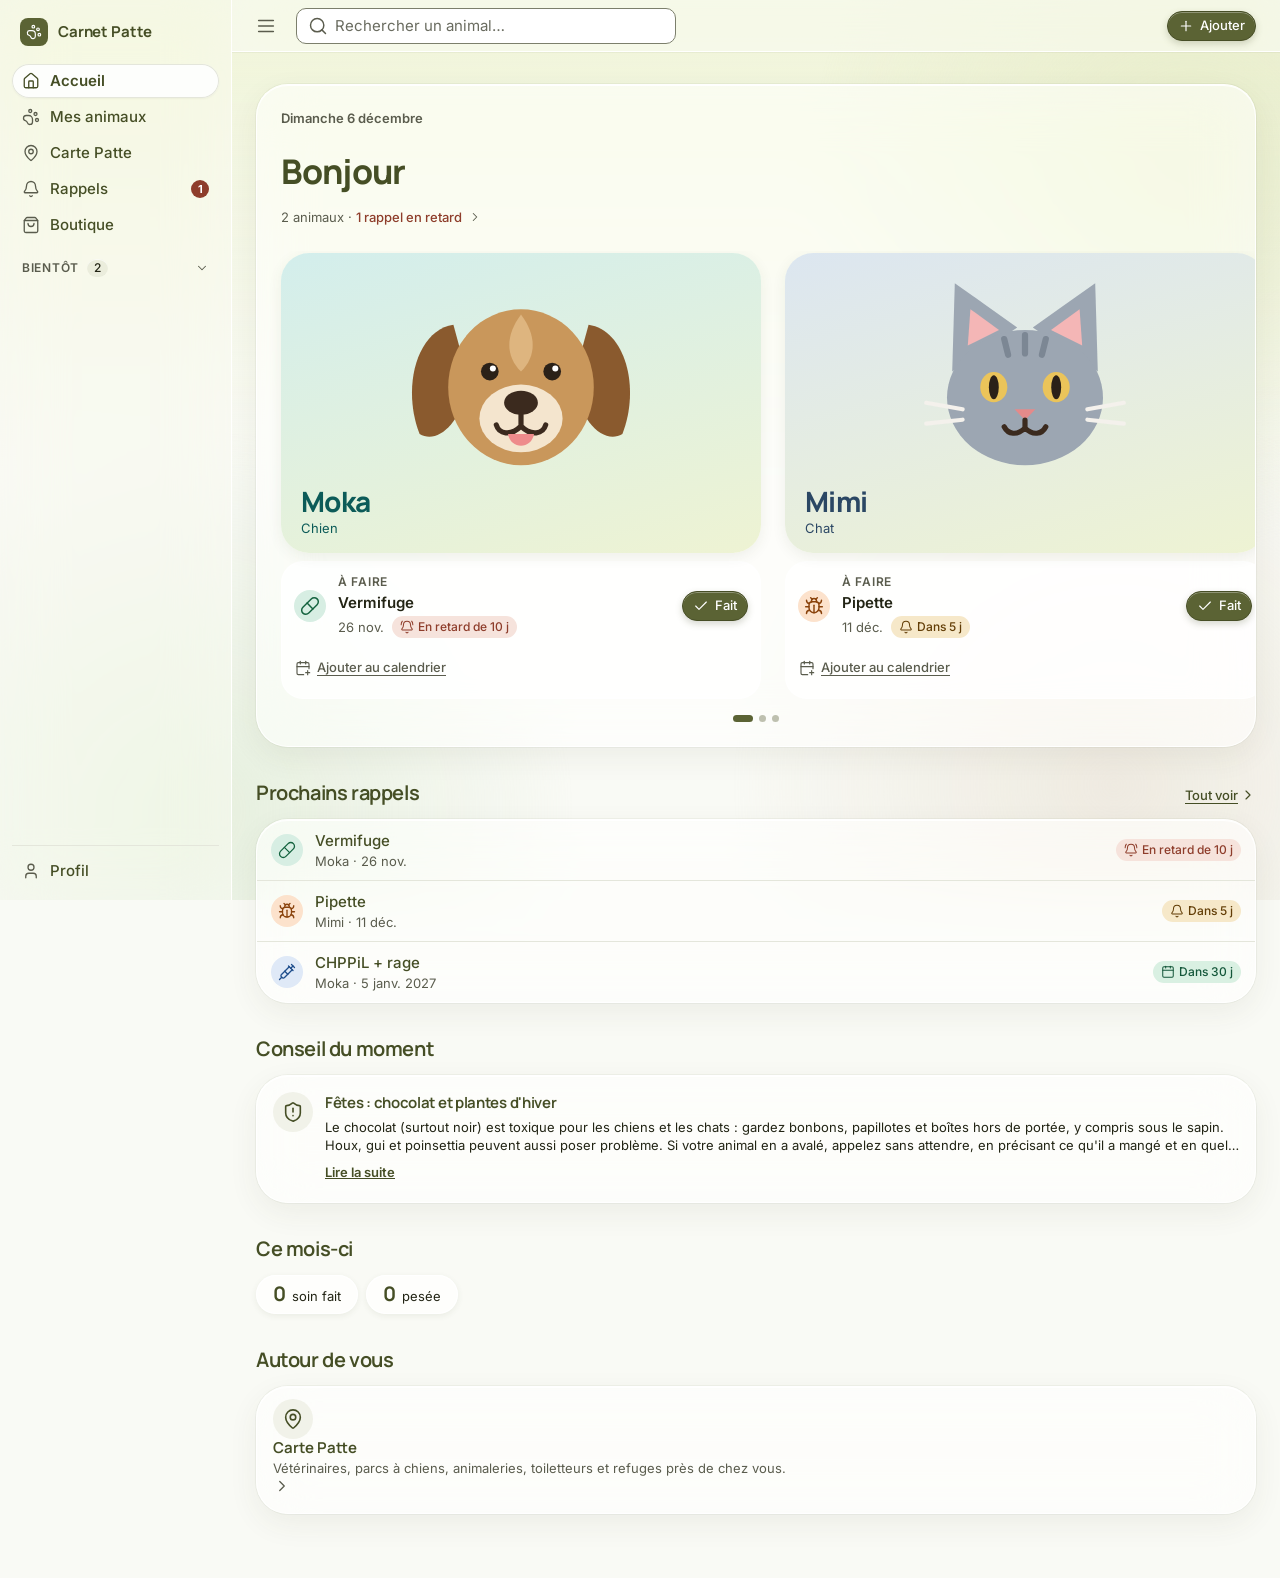
==== commit db636672: "Essai : infos clés de la fiche animal en petites bulles de verre (pas encore appliqué partout) - bul" ====
--- a/index.html
+++ b/index.html
@@ -43,6 +43,8 @@
   <link rel="stylesheet" href="css/verre.css">
   <!-- Refonte du style : photos au centre, typographie aérée -->
   <link rel="stylesheet" href="css/refonte.css">
+  <!-- Petites bulles d'information en verre (fiche d'un animal…) -->
+  <link rel="stylesheet" href="css/bulles.css">
   <!-- Thèmes de couleur (fichier généré) : en tout dernier, pour redéfinir les variables de couleur -->
   <link rel="stylesheet" href="css/themes.css">
   <!-- Mode sombre : couleurs des 12 thèmes (fichier généré), puis les couleurs écrites en dur ailleurs -->
--- a/css/pages.css
+++ b/css/pages.css
@@ -118,7 +118,6 @@
   .rp-outils { gap: var(--cp-espace-3); }
   .fi-entete { padding: var(--cp-espace-3); }
   .fi-avatar { width: 52px; height: 52px; }
-  .fi-chiffres > .fi-chiffre { padding: 8px 12px; }
   .fi-onglets .cp-onglet-panneau { padding-top: var(--cp-espace-3); }
   .sn { gap: var(--cp-espace-3); }
   .ps { gap: var(--cp-espace-3); }
@@ -223,3 +222,14 @@
 /* Profil : choix Clair / Sombre / Automatique */
 .pf-mode { display: grid; gap: var(--cp-espace-3); padding: var(--cp-espace-4); }
 .pf-mode__choix { display: flex; flex-wrap: wrap; gap: var(--cp-espace-2); border: 0; padding: 0; margin: 0; }
+
+/* À propos et Mentions légales */
+.ap-page { display: grid; gap: var(--cp-espace-4); }
+.ap-bloc { display: grid; gap: var(--cp-espace-2); padding: var(--cp-espace-5); }
+.ap-bloc h2 { margin: 0; font-size: var(--cp-taille-l); }
+.ap-bloc p { margin: 0; }
+.ap-liste { margin: 0; padding-left: 1.2em; display: grid; gap: var(--cp-espace-2); }
+.ap-dl { margin: 0; display: grid; gap: var(--cp-espace-3); }
+.ap-dl dt { font-size: var(--cp-taille-s); font-weight: 600; color: var(--cp-texte-doux); }
+.ap-dl dd { margin: 0; overflow-wrap: anywhere; }
+.ap-vide { padding: 1px 6px; border-radius: 6px; background: var(--cp-ambre-pale); color: var(--cp-ambre); font-weight: 600; }
--- a/modules/animaux/animaux.css
+++ b/modules/animaux/animaux.css
@@ -92,19 +92,7 @@
 @media (max-width: 599px) {
 .fi-entete { gap: var(--cp-espace-3); }
 }
-/* Chiffres clés */
-.fi-chiffres { display: grid; grid-template-columns: repeat(3, minmax(0, 1fr)); background: var(--cp-carte); border: 1px solid var(--cp-bordure); border-radius: var(--cp-rayon-carte); box-shadow: var(--cp-ombre-s); overflow: hidden; }
-.fi-chiffres > .fi-chiffre, .rp-chiffres > .rp-chiffre { border: 0; border-radius: 0; box-shadow: none; padding: 14px 16px; gap: 2px; }
-.fi-chiffres > .fi-chiffre + .fi-chiffre, .rp-chiffres > .rp-chiffre + .rp-chiffre { border-left: 1px solid var(--cp-bordure); }
-.fi-chiffre__sous { font-size: var(--cp-taille-s); line-height: var(--cp-interligne-s); color: var(--cp-texte-doux); }
-.fi-chiffre__vide { font-family: var(--cp-police-titre); font-weight: var(--cp-graisse-titre); font-size: var(--cp-taille-m); color: var(--cp-texte-doux); line-height: var(--cp-interligne-m); }
-.fi-chiffre .cp-stat__valeur { overflow-wrap: anywhere; }
-.fi-chiffre--retard .cp-stat__valeur { color: var(--cp-terre); }
-@media (max-width: 599px) {
-.fi-chiffres { grid-template-columns: 1fr 1fr; }
-.fi-chiffres > .fi-chiffre { padding: 10px 12px; }
-.fi-chiffres > .fi-chiffre:last-child { grid-column: 1 / -1; border-left: 0; border-top: 1px solid var(--cp-bordure); }
-}
+/* Chiffres clés : petites bulles de verre séparées (css/bulles.css, js/composants.js : bulleInfo) */
 /* Onglets : barre défilante sur mobile, panneaux espacés */
 .fi-onglets { display: grid; gap: 0; }
 .fi-onglets .cp-onglets { margin-bottom: var(--cp-espace-2); }
--- a/css/verre.css
+++ b/css/verre.css
@@ -64,7 +64,7 @@
 /* ---------- Surfaces en verre ---------- */
 /* Une carte, sauf les lignes d'une liste et les chiffres d'une carte à colonnes (elles sont DANS un verre : pas de flou imbriqué) */
 .cp-carte:where(:not(.cp-stat, .sn-carte, .rp-carte, .ps-carte, .pg-bientot)),
-.cp-liste, .sn-liste, .rp-liste, .pg-stats, .fi-chiffres, .rp-chiffres, .cp-tableau-enveloppe {
+.cp-liste, .sn-liste, .rp-liste, .pg-stats, .rp-chiffres, .cp-tableau-enveloppe {
   background: var(--cp-verre-fond);
   -webkit-backdrop-filter: blur(var(--cp-verre-flou)) saturate(1.6);
   backdrop-filter: blur(var(--cp-verre-flou)) saturate(1.6);
--- a/css/bulles.css
+++ b/css/bulles.css
@@ -0,0 +1,49 @@
+/* ===== Petites bulles d'information en verre (js/composants.js : bulleInfo) =====
+   Fini le grand cadre commun découpé par des traits : chaque info est une bulle à part, séparée des autres par un espace.
+   Verre : flou léger + transparence, dans la couleur du thème (variables --cp-verre-* et --cp-sauge-verre-*, donc aussi en mode sombre).
+   Une icône, la valeur en gros, un détail discret sur UNE ligne. */
+
+.bulles { display: grid; grid-template-columns: minmax(0, 1fr); gap: var(--cp-espace-3); }
+@media (min-width: 600px) {
+  .bulles { grid-template-columns: repeat(2, minmax(0, 1fr)); }
+  .bulles > .bulle:last-child:nth-child(odd) { grid-column: 1 / -1; }
+}
+@media (min-width: 900px) {
+  .bulles { grid-template-columns: repeat(3, minmax(0, 1fr)); }
+  .bulles > .bulle:last-child:nth-child(odd) { grid-column: auto; }
+}
+
+.bulle {
+  display: flex; align-items: center; gap: var(--cp-espace-3); min-width: 0;
+  padding: 12px 18px 12px 12px; border-radius: 28px;
+  background: var(--cp-verre-fond);
+  -webkit-backdrop-filter: blur(14px) saturate(1.6); backdrop-filter: blur(14px) saturate(1.6);
+  border: 1px solid var(--cp-verre-bordure);
+  box-shadow: var(--cp-verre-ombre);
+}
+.bulle__icone {
+  flex: none; display: grid; place-items: center; width: 42px; height: 42px; border-radius: 50%;
+  background: var(--cp-sauge-verre-fort); color: var(--cp-foret-texte);
+  box-shadow: var(--cp-sauge-verre-ombre);
+}
+.bulle__corps { display: grid; gap: 1px; min-width: 0; }
+.bulle__valeur {
+  font-family: var(--cp-police-titre); font-weight: var(--cp-graisse-titre); font-size: 22px; line-height: 1.15; letter-spacing: -0.01em;
+  color: var(--cp-texte); overflow-wrap: normal; word-break: normal;
+}
+.bulle__valeur--vide { font-size: var(--cp-taille-m); line-height: var(--cp-interligne-m); color: var(--cp-texte-doux); }
+.bulle__detail {
+  font-size: var(--cp-taille-s); line-height: var(--cp-interligne-s); color: var(--cp-texte-doux);
+  white-space: nowrap; overflow: hidden; text-overflow: ellipsis; /* une seule ligne : jamais de coupure sur deux lignes */
+}
+
+/* Rappels : la couleur d'urgence, doublée par la forme de l'icône (cloche qui sonne = en retard) */
+.bulle--retard .bulle__valeur { color: var(--cp-terre); }
+.bulle--retard .bulle__icone { background: var(--cp-terre-pale); color: var(--cp-terre); }
+.bulle--semaine .bulle__valeur { color: var(--cp-ambre); }
+.bulle--semaine .bulle__icone { background: var(--cp-ambre-pale); color: var(--cp-ambre); }
+
+/* Sans flou (navigateur ancien) : fond plein, comme les autres surfaces en verre */
+@supports not ((backdrop-filter: blur(1px)) or (-webkit-backdrop-filter: blur(1px))) {
+  .bulle { background: var(--cp-carte); }
+}
--- a/css/pwa.css
+++ b/css/pwa.css
@@ -15,3 +15,9 @@
 .pwa-aide__illu { display: block; width: 100%; max-width: 320px; height: auto; margin-inline: auto; color: var(--cp-foret-texte, var(--cp-texte)); }
 .pwa-aide__etapes { margin: 0; padding-left: 1.4em; display: grid; gap: var(--cp-espace-2); }
 .pwa-aide p { margin: 0; }
+
+/* Ancienne adresse : bandeau « Carnet Patte a déménagé » (js/adresse.js) */
+.pwa-demenage { display: flex; align-items: center; justify-content: space-between; gap: var(--cp-espace-3); flex-wrap: wrap; padding: calc(var(--cp-espace-2) + env(safe-area-inset-top)) var(--cp-marge-page) var(--cp-espace-2);
+  background: var(--cp-vert-clair); color: var(--cp-texte); border-bottom: 1px solid var(--cp-bordure); font-size: var(--cp-taille-s); line-height: var(--cp-interligne-s); }
+.pwa-demenage__texte { margin: 0; flex: 1 1 240px; min-width: 0; overflow-wrap: anywhere; }
+.pwa-demenage .cp-btn { flex: none; text-decoration: none; }
